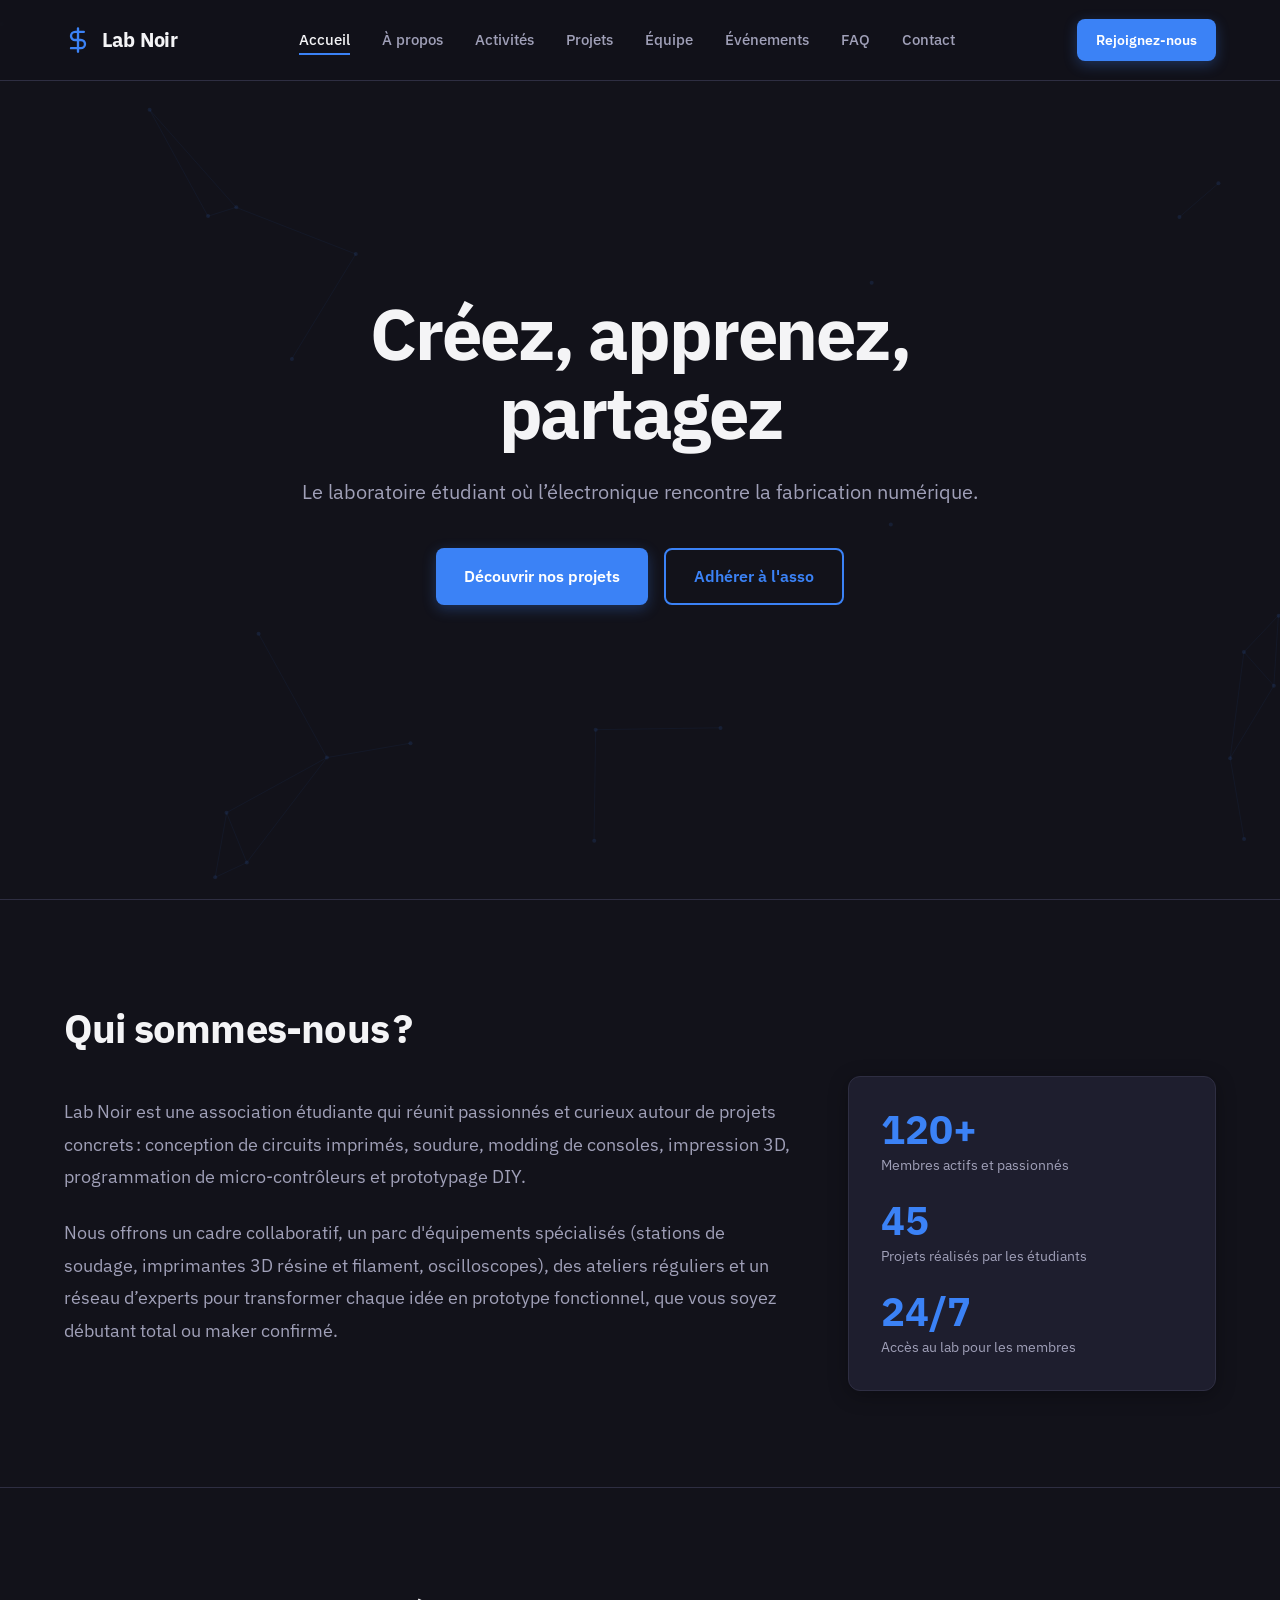
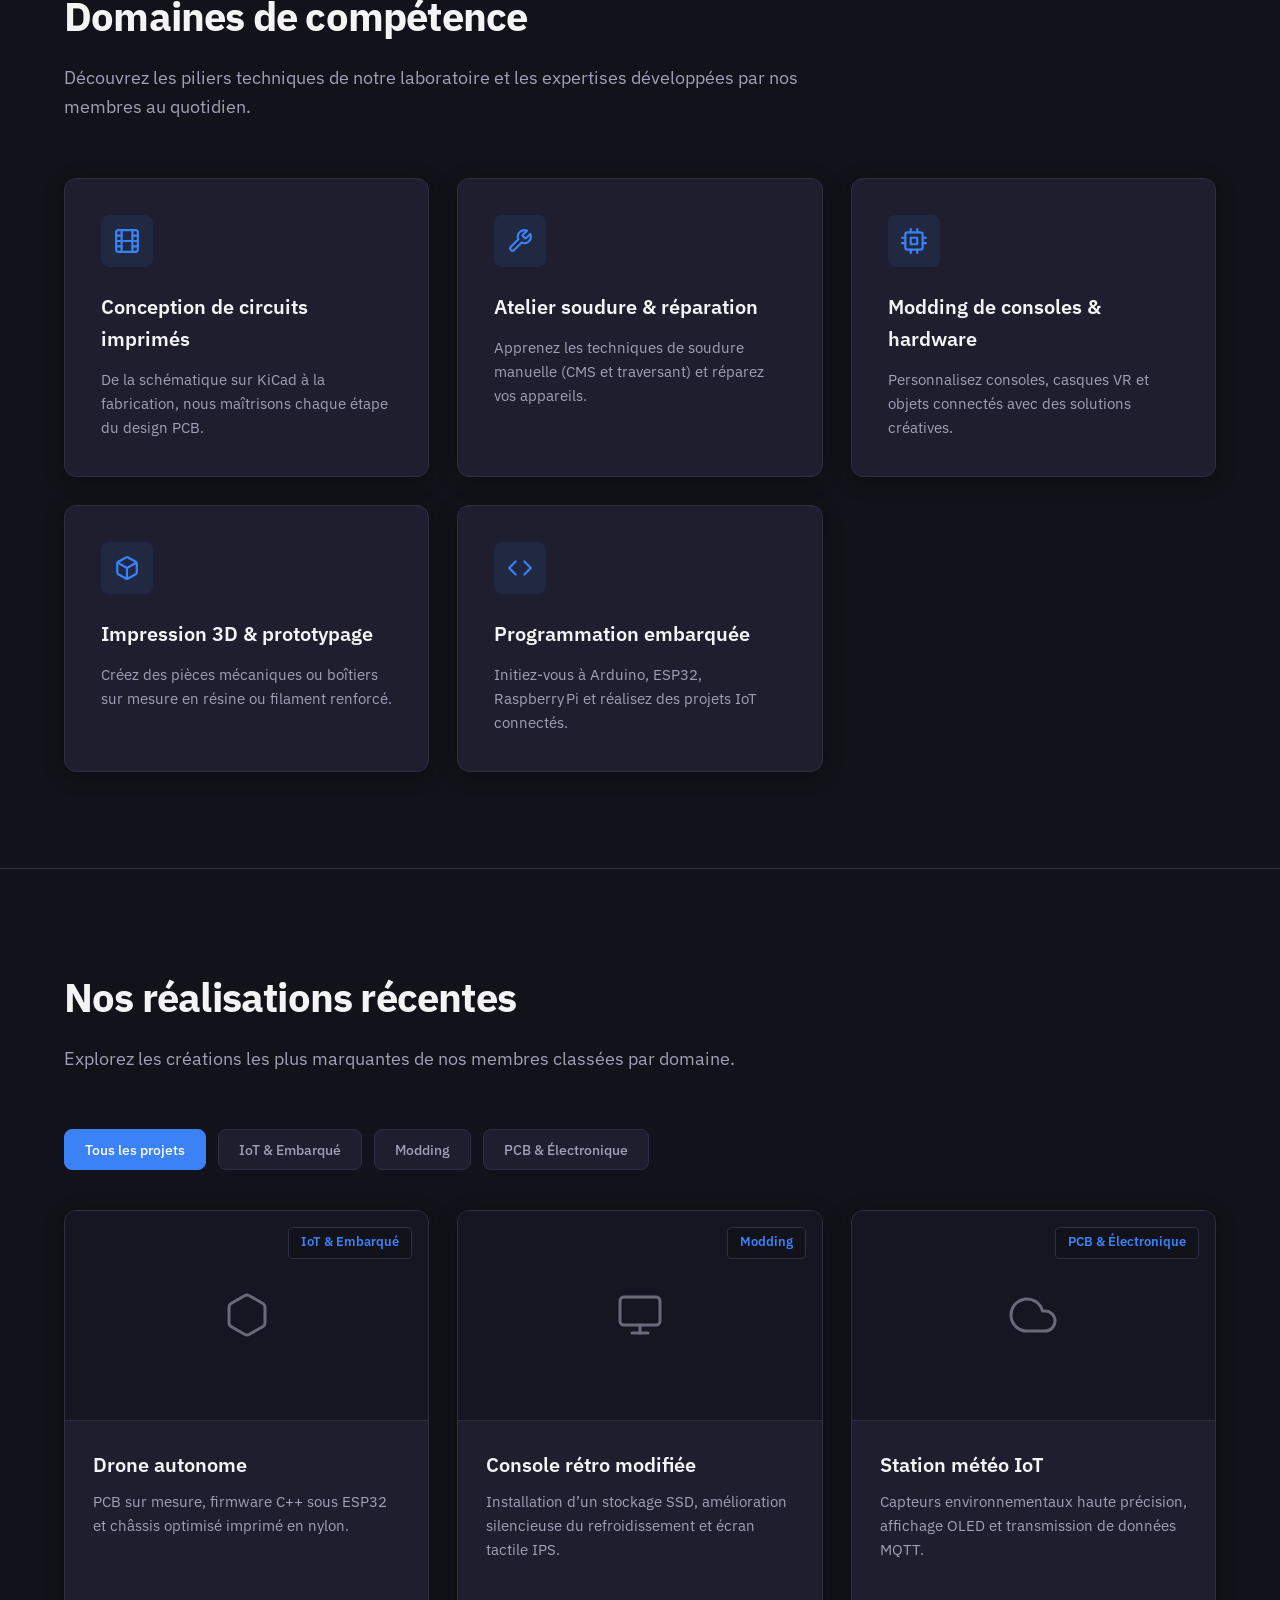
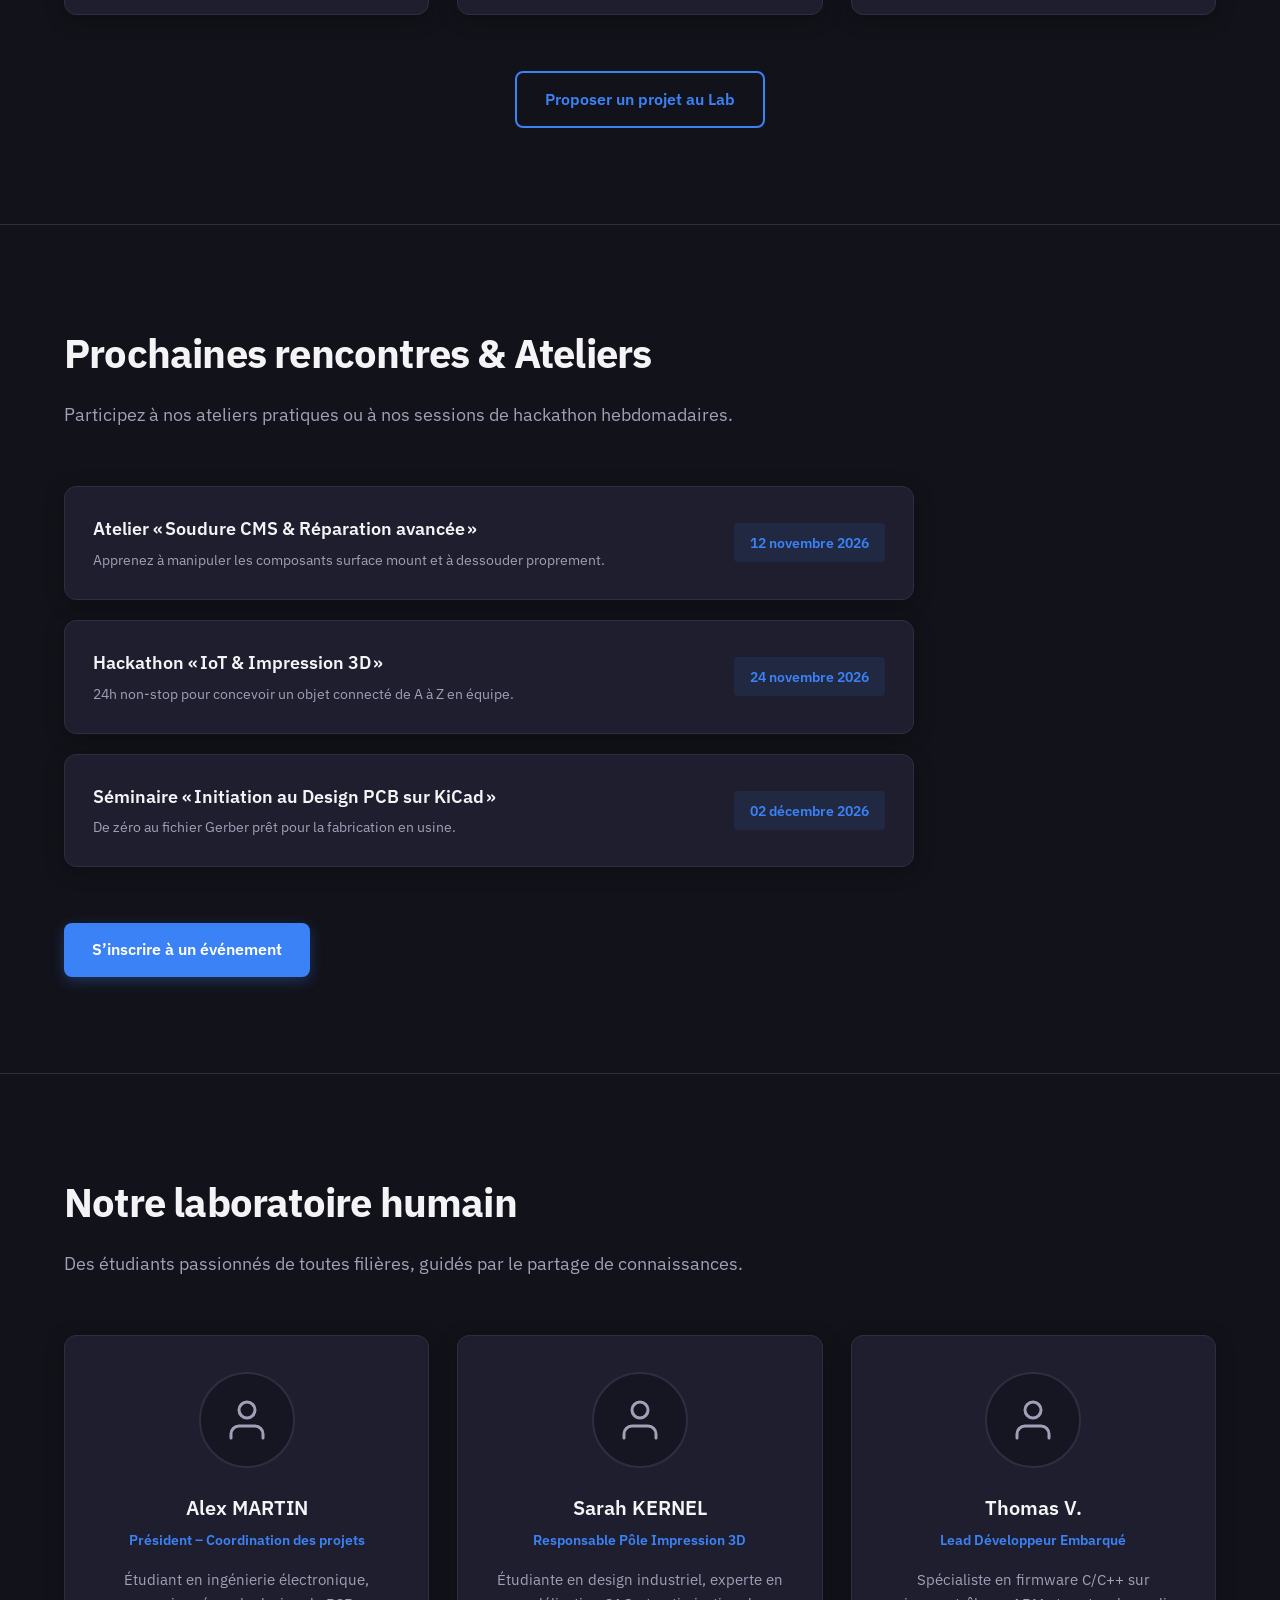
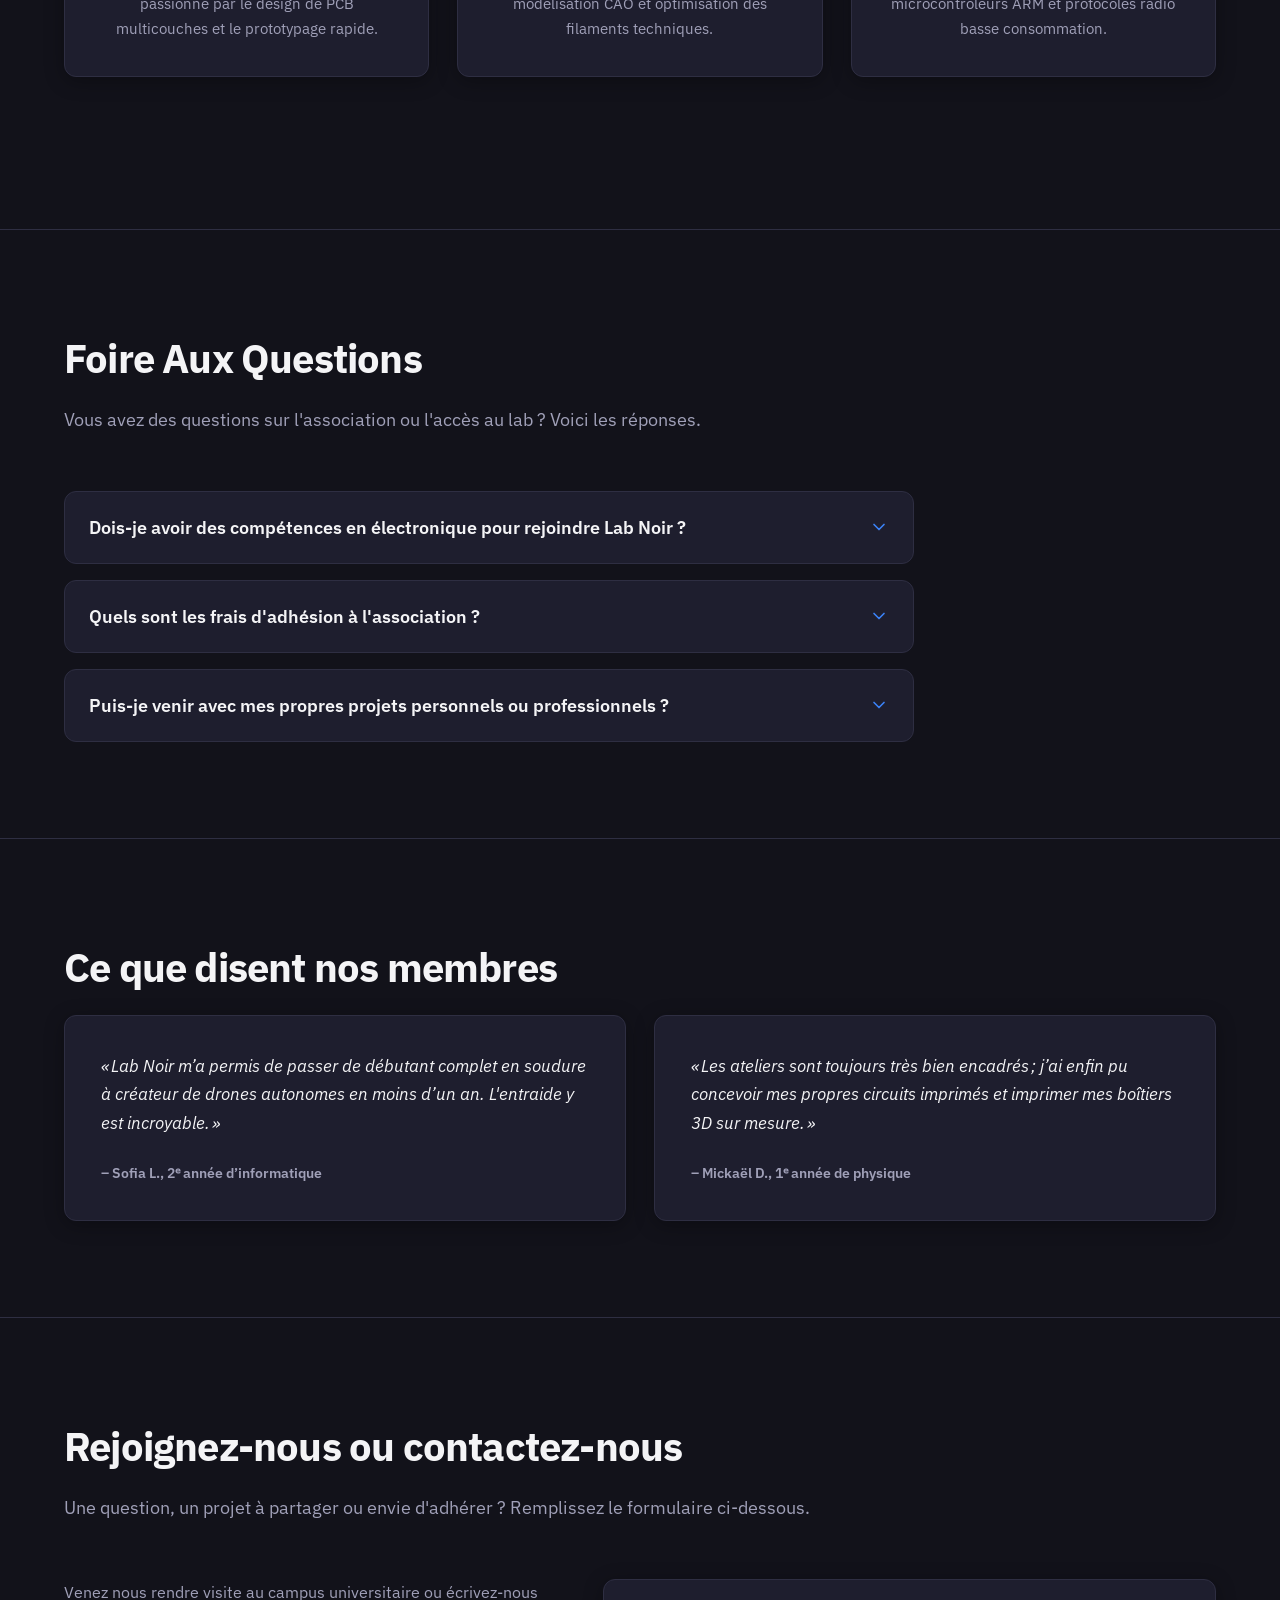
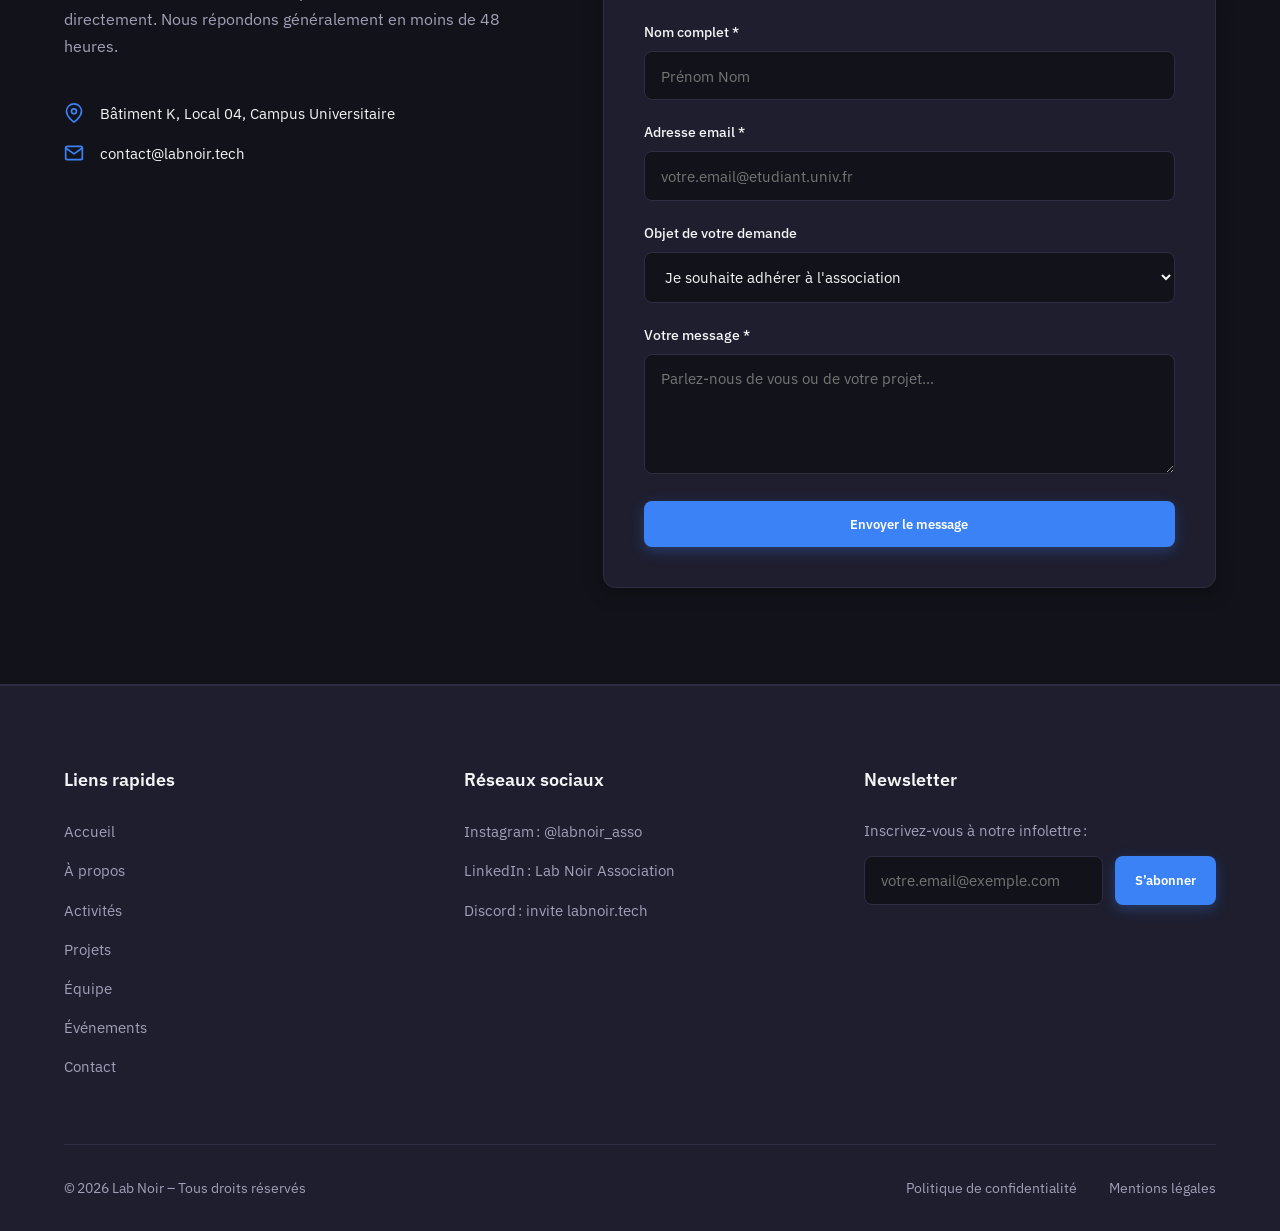
==== index.html @ 53ed52c8 "Add files via upload" ====
<!DOCTYPE html>
<html lang="fr">
<head>
    <meta charset="UTF-8">
    <meta name="viewport" content="width=device-width, initial-scale=1.0">
    <title>Lab Noir – Association Étudiante d’Électronique & Fabrication Numérique</title>
    <meta name="description" content="Lab Noir, laboratoire étudiant d’électronique, modding, impression 3D et programmation. Rejoignez nos ateliers, créez des projets concrets et développez vos compétences.">
    <link rel="preconnect" href="https://fonts.googleapis.com">
    <link rel="preconnect" href="https://fonts.gstatic.com" crossorigin>
    <link href="https://fonts.googleapis.com/css2?family=IBM+Plex+Sans:wght@400;500;600;700&display=swap" rel="stylesheet">
    <link rel="stylesheet" href="style.css">
</head>
<body>

    <!-- Header -->
    <header>
        <div class="container header-container">
            <a href="#" class="logo" aria-label="Logo Lab Noir – laboratoire étudiant en électronique">
                <svg viewBox="0 0 24 24" fill="none" stroke-width="2" stroke-linecap="round" stroke-linejoin="round" aria-hidden="true"><path d="M12 2v20M17 5H9.5a3.5 3.5 0 0 0 0 7h5a3.5 3.5 0 0 1 0 7H6"/></svg>
                Lab Noir
            </a>
            <nav aria-label="Menu principal">
                <ul class="nav-menu" id="navMenu">
                    <li><a href="#" class="nav-link active">Accueil</a></li>
                    <li><a href="#apropos" class="nav-link">À propos</a></li>
                    <li><a href="#activites" class="nav-link">Activités</a></li>
                    <li><a href="#projets" class="nav-link">Projets</a></li>
                    <li><a href="#equipe" class="nav-link">Équipe</a></li>
                    <li><a href="#evenements" class="nav-link">Événements</a></li>
                    <li><a href="#faq" class="nav-link">FAQ</a></li>
                    <li><a href="#contact" class="nav-link">Contact</a></li>
                </ul>
            </nav>
            <a href="#contact" class="btn" style="padding: 0.6rem 1.2rem; font-size: 0.9rem;">Rejoignez‑nous</a>
            <button class="menu-toggle" id="menuToggle" aria-label="Ouvrir le menu de navigation">
                <span></span>
                <span></span>
                <span></span>
            </button>
        </div>
    </header>

    <main>
        <!-- Hero Section -->
        <section class="hero">
            <canvas class="hero-canvas-bg" id="heroCanvas" aria-hidden="true"></canvas>
            <div class="hero-content">
                <h1>Créez, apprenez, partagez</h1>
                <p>Le laboratoire étudiant où l’électronique rencontre la fabrication numérique.</p>
                <div class="hero-actions">
                    <a href="#projets" class="btn">Découvrir nos projets</a>
                    <a href="#contact" class="btn btn-outline">Adhérer à l'asso</a>
                </div>
            </div>
        </section>

        <!-- À propos -->
        <section id="apropos">
            <div class="container">
                <h2 class="section-title">Qui sommes‑nous ?</h2>
                <div class="about-grid">
                    <div class="about-content">
                        <p>Lab Noir est une association étudiante qui réunit passionnés et curieux autour de projets concrets : conception de circuits imprimés, soudure, modding de consoles, impression 3D, programmation de micro‑contrôleurs et prototypage DIY.</p>
                        <p>Nous offrons un cadre collaboratif, un parc d'équipements spécialisés (stations de soudage, imprimantes 3D résine et filament, oscilloscopes), des ateliers réguliers et un réseau d’experts pour transformer chaque idée en prototype fonctionnel, que vous soyez débutant total ou maker confirmé.</p>
                    </div>
                    <div class="stats-box">
                        <div class="stat-item">
                            <h3>120+</h3>
                            <p>Membres actifs et passionnés</p>
                        </div>
                        <div class="stat-item">
                            <h3>45</h3>
                            <p>Projets réalisés par les étudiants</p>
                        </div>
                        <div class="stat-item">
                            <h3>24/7</h3>
                            <p>Accès au lab pour les membres</p>
                        </div>
                    </div>
                </div>
            </div>
        </section>

        <!-- Domaines de compétence -->
        <section id="activites">
            <div class="container">
                <h2 class="section-title">Domaines de compétence</h2>
                <p class="section-intro">Découvrez les piliers techniques de notre laboratoire et les expertises développées par nos membres au quotidien.</p>
                <div class="skills-grid">
                    <div class="skill-card">
                        <div class="skill-icon">
                            <svg viewBox="0 0 24 24" fill="none" stroke-width="2" stroke-linecap="round" stroke-linejoin="round" aria-hidden="true"><rect x="2" y="2" width="20" height="20" rx="2.18" ry="2.18"/><line x1="7" y1="2" x2="7" y2="22"/><line x1="17" y1="2" x2="17" y2="22"/><line x1="2" y1="12" x2="22" y2="12"/><line x1="2" y1="7" x2="7" y2="7"/><line x1="2" y1="17" x2="7" y2="17"/><line x1="17" y1="7" x2="22" y2="7"/><line x1="17" y1="17" x2="22" y2="17"/></svg>
                        </div>
                        <h3>Conception de circuits imprimés</h3>
                        <p>De la schématique sur KiCad à la fabrication, nous maîtrisons chaque étape du design PCB.</p>
                    </div>
                    <div class="skill-card">
                        <div class="skill-icon">
                            <svg viewBox="0 0 24 24" fill="none" stroke-width="2" stroke-linecap="round" stroke-linejoin="round" aria-hidden="true"><path d="M14.7 6.3a1 1 0 0 0 0 1.4l1.6 1.6a1 1 0 0 0 1.4 0l3.77-3.77a6 6 0 0 1-7.94 7.94l-6.91 6.91a2.12 2.12 0 0 1-3-3l6.91-6.91a6 6 0 0 1 7.94-7.94l-3.76 3.76z"/></svg>
                        </div>
                        <h3>Atelier soudure & réparation</h3>
                        <p>Apprenez les techniques de soudure manuelle (CMS et traversant) et réparez vos appareils.</p>
                    </div>
                    <div class="skill-card">
                        <div class="skill-icon">
                            <svg viewBox="0 0 24 24" fill="none" stroke-width="2" stroke-linecap="round" stroke-linejoin="round" aria-hidden="true"><rect x="4" y="4" width="16" height="16" rx="2" ry="2"/><rect x="9" y="9" width="6" height="6"/><line x1="9" y1="1" x2="9" y2="4"/><line x1="15" y1="1" x2="15" y2="4"/><line x1="9" y1="20" x2="9" y2="23"/><line x1="15" y1="20" x2="15" y2="23"/><line x1="20" y1="9" x2="23" y2="9"/><line x1="20" y1="14" x2="23" y2="14"/><line x1="1" y1="9" x2="4" y2="9"/><line x1="1" y1="14" x2="4" y2="14"/></svg>
                        </div>
                        <h3>Modding de consoles & hardware</h3>
                        <p>Personnalisez consoles, casques VR et objets connectés avec des solutions créatives.</p>
                    </div>
                    <div class="skill-card">
                        <div class="skill-icon">
                            <svg viewBox="0 0 24 24" fill="none" stroke-width="2" stroke-linecap="round" stroke-linejoin="round" aria-hidden="true"><path d="M21 16V8a2 2 0 0 0-1-1.73l-7-4a2 2 0 0 0-2 0l-7 4A2 2 0 0 0 3 8v8a2 2 0 0 0 1 1.73l7 4a2 2 0 0 0 2 0l7-4A2 2 0 0 0 21 16z"/><polyline points="3.27 6.96 12 12.01 20.73 6.96"/><line x1="12" y1="22.08" x2="12" y2="12"/></svg>
                        </div>
                        <h3>Impression 3D & prototypage</h3>
                        <p>Créez des pièces mécaniques ou boîtiers sur mesure en résine ou filament renforcé.</p>
                    </div>
                    <div class="skill-card">
                        <div class="skill-icon">
                            <svg viewBox="0 0 24 24" fill="none" stroke-width="2" stroke-linecap="round" stroke-linejoin="round" aria-hidden="true"><polyline points="16 18 22 12 16 6"/><polyline points="8 6 2 12 8 18"/></svg>
                        </div>
                        <h3>Programmation embarquée</h3>
                        <p>Initiez‑vous à Arduino, ESP32, Raspberry Pi et réalisez des projets IoT connectés.</p>
                    </div>
                </div>
            </div>
        </section>

        <!-- Projets phares & Filtres dynamiques -->
        <section id="projets">
            <div class="container">
                <h2 class="section-title">Nos réalisations récentes</h2>
                <p class="section-intro">Explorez les créations les plus marquantes de nos membres classées par domaine.</p>
                
                <!-- Boutons de filtrage interactifs -->
                <div class="filter-buttons" role="group" aria-label="Filtres des projets">
                    <button class="filter-btn active" data-filter="all">Tous les projets</button>
                    <button class="filter-btn" data-filter="iot">IoT & Embarqué</button>
                    <button class="filter-btn" data-filter="modding">Modding</button>
                    <button class="filter-btn" data-filter="pcb">PCB & Électronique</button>
                </div>

                <div class="projects-grid">
                    <div class="project-card" data-category="iot">
                        <div class="project-img-placeholder">
                            <span class="project-tag">IoT & Embarqué</span>
                            <svg viewBox="0 0 24 24" fill="none" stroke-width="1.5" stroke-linecap="round" stroke-linejoin="round" aria-hidden="true"><path d="M21 16V8a2 2 0 0 0-1-1.73l-7-4a2 2 0 0 0-2 0l-7 4A2 2 0 0 0 3 8v8a2 2 0 0 0 1 1.73l7 4a2 2 0 0 0 2 0l7-4A2 2 0 0 0 21 16z"/></svg>
                        </div>
                        <div class="project-body">
                            <h3>Drone autonome</h3>
                            <p>PCB sur mesure, firmware C++ sous ESP32 et châssis optimisé imprimé en nylon.</p>
                        </div>
                    </div>
                    <div class="project-card" data-category="modding">
                        <div class="project-img-placeholder">
                            <span class="project-tag">Modding</span>
                            <svg viewBox="0 0 24 24" fill="none" stroke-width="1.5" stroke-linecap="round" stroke-linejoin="round" aria-hidden="true"><rect x="2" y="3" width="20" height="14" rx="2" ry="2"/><line x1="8" y1="21" x2="16" y2="21"/><line x1="12" y1="17" x2="12" y2="21"/></svg>
                        </div>
                        <div class="project-body">
                            <h3>Console rétro modifiée</h3>
                            <p>Installation d’un stockage SSD, amélioration silencieuse du refroidissement et écran tactile IPS.</p>
                        </div>
                    </div>
                    <div class="project-card" data-category="pcb">
                        <div class="project-img-placeholder">
                            <span class="project-tag">PCB & Électronique</span>
                            <svg viewBox="0 0 24 24" fill="none" stroke-width="1.5" stroke-linecap="round" stroke-linejoin="round" aria-hidden="true"><path d="M18 10h-1.26A8 8 0 1 0 9 20h9a5 5 0 0 0 0-10z"/></svg>
                        </div>
                        <div class="project-body">
                            <h3>Station météo IoT</h3>
                            <p>Capteurs environnementaux haute précision, affichage OLED et transmission de données MQTT.</p>
                        </div>
                    </div>
                </div>
                <div class="projects-cta">
                    <a href="#contact" class="btn btn-outline">Proposer un projet au Lab</a>
                </div>
            </div>
        </section>

        <!-- Événements & ateliers -->
        <section id="evenements">
            <div class="container">
                <h2 class="section-title">Prochaines rencontres & Ateliers</h2>
                <p class="section-intro">Participez à nos ateliers pratiques ou à nos sessions de hackathon hebdomadaires.</p>
                <div class="events-list">
                    <div class="event-item">
                        <div class="event-info">
                            <h3>Atelier « Soudure CMS & Réparation avancée »</h3>
                            <p>Apprenez à manipuler les composants surface mount et à dessouder proprement.</p>
                        </div>
                        <div class="event-date">12 novembre 2026</div>
                    </div>
                    <div class="event-item">
                        <div class="event-info">
                            <h3>Hackathon « IoT & Impression 3D »</h3>
                            <p>24h non-stop pour concevoir un objet connecté de A à Z en équipe.</p>
                        </div>
                        <div class="event-date">24 novembre 2026</div>
                    </div>
                    <div class="event-item">
                        <div class="event-info">
                            <h3>Séminaire « Initiation au Design PCB sur KiCad »</h3>
                            <p>De zéro au fichier Gerber prêt pour la fabrication en usine.</p>
                        </div>
                        <div class="event-date">02 décembre 2026</div>
                    </div>
                </div>
                <div>
                    <a href="#contact" class="btn">S’inscrire à un événement</a>
                </div>
            </div>
        </section>

        <!-- Équipe -->
        <section id="equipe">
            <div class="container">
                <h2 class="section-title">Notre laboratoire humain</h2>
                <p class="section-intro">Des étudiants passionnés de toutes filières, guidés par le partage de connaissances.</p>
                <div class="team-grid">
                    <div class="team-card">
                        <div class="team-avatar">
                            <svg viewBox="0 0 24 24" fill="none" stroke-width="1.5" stroke-linecap="round" stroke-linejoin="round" aria-hidden="true"><path d="M20 21v-2a4 4 0 0 0-4-4H8a4 4 0 0 0-4 4v2"/><circle cx="12" cy="7" r="4"/></svg>
                        </div>
                        <h3>Alex MARTIN</h3>
                        <span class="team-role">Président – Coordination des projets</span>
                        <p>Étudiant en ingénierie électronique, passionné par le design de PCB multicouches et le prototypage rapide.</p>
                    </div>
                    <div class="team-card">
                        <div class="team-avatar">
                            <svg viewBox="0 0 24 24" fill="none" stroke-width="1.5" stroke-linecap="round" stroke-linejoin="round" aria-hidden="true"><path d="M20 21v-2a4 4 0 0 0-4-4H8a4 4 0 0 0-4 4v2"/><circle cx="12" cy="7" r="4"/></svg>
                        </div>
                        <h3>Sarah KERNEL</h3>
                        <span class="team-role">Responsable Pôle Impression 3D</span>
                        <p>Étudiante en design industriel, experte en modélisation CAO et optimisation des filaments techniques.</p>
                    </div>
                    <div class="team-card">
                        <div class="team-avatar">
                            <svg viewBox="0 0 24 24" fill="none" stroke-width="1.5" stroke-linecap="round" stroke-linejoin="round" aria-hidden="true"><path d="M20 21v-2a4 4 0 0 0-4-4H8a4 4 0 0 0-4 4v2"/><circle cx="12" cy="7" r="4"/></svg>
                        </div>
                        <h3>Thomas V.</h3>
                        <span class="team-role">Lead Développeur Embarqué</span>
                        <p>Spécialiste en firmware C/C++ sur microcontrôleurs ARM et protocoles radio basse consommation.</p>
                    </div>
                </div>
            </div>
        </section>

        <!-- FAQ Section -->
        <section id="faq">
            <div class="container">
                <h2 class="section-title">Foire Aux Questions</h2>
                <p class="section-intro">Vous avez des questions sur l'association ou l'accès au lab ? Voici les réponses.</p>
                <div class="faq-accordion">
                    <div class="faq-item">
                        <button class="faq-question" aria-expanded="false">
                            Dois-je avoir des compétences en électronique pour rejoindre Lab Noir ?
                            <svg viewBox="0 0 24 24" fill="none" stroke-width="2" stroke-linecap="round" stroke-linejoin="round"><polyline points="6 9 12 15 18 9"/></svg>
                        </button>
                        <div class="faq-answer">
                            Absolument pas ! Le lab accueille tous les niveaux, du débutant absolu qui n'a jamais tenu un fer à souder jusqu'au passionné expérimenté. Nos ateliers d'initiation sont conçus pour vous former pas à pas.
                        </div>
                    </div>
                    <div class="faq-item">
                        <button class="faq-question" aria-expanded="false">
                            Quels sont les frais d'adhésion à l'association ?
                            <svg viewBox="0 0 24 24" fill="none" stroke-width="2" stroke-linecap="round" stroke-linejoin="round"><polyline points="6 9 12 15 18 9"/></svg>
                        </button>
                        <div class="faq-answer">
                            L'adhésion annuelle est de 15€ pour les étudiants. Elle donne un accès illimité au local, aux machines (imprimantes 3D, stations de soudure, outillage) ainsi qu'aux consommables de base pour vos projets personnels.
                        </div>
                    </div>
                    <div class="faq-item">
                        <button class="faq-question" aria-expanded="false">
                            Puis-je venir avec mes propres projets personnels ou professionnels ?
                            <svg viewBox="0 0 24 24" fill="none" stroke-width="2" stroke-linecap="round" stroke-linejoin="round"><polyline points="6 9 12 15 18 9"/></svg>
                        </button>
                        <div class="faq-answer">
                            Oui, c'est même encouragé ! Que ce soit pour réparer un objet du quotidien, fabriquer un prototype ou préparer un projet d'études, le lab met à votre disposition l'espace et l'aide de la communauté.
                        </div>
                    </div>
                </div>
            </div>
        </section>

        <!-- Témoignages -->
        <section id="temoignages">
            <div class="container">
                <h2 class="section-title">Ce que disent nos membres</h2>
                <div class="testimonials-grid">
                    <div class="testimonial-card">
                        <p>« Lab Noir m’a permis de passer de débutant complet en soudure à créateur de drones autonomes en moins d’un an. L'entraide y est incroyable. »</p>
                        <span class="testimonial-author">– Sofia L., 2ᵉ année d’informatique</span>
                    </div>
                    <div class="testimonial-card">
                        <p>« Les ateliers sont toujours très bien encadrés ; j’ai enfin pu concevoir mes propres circuits imprimés et imprimer mes boîtiers 3D sur mesure. »</p>
                        <span class="testimonial-author">– Mickaël D., 1ᵉ année de physique</span>
                    </div>
                </div>
            </div>
        </section>

        <!-- Formulaire de contact et adhésion -->
        <section id="contact">
            <div class="container">
                <h2 class="section-title">Rejoignez-nous ou contactez-nous</h2>
                <p class="section-intro">Une question, un projet à partager ou envie d'adhérer ? Remplissez le formulaire ci-dessous.</p>
                <div class="contact-grid">
                    <div class="contact-info">
                        <p>Venez nous rendre visite au campus universitaire ou écrivez-nous directement. Nous répondons généralement en moins de 48 heures.</p>
                        <div class="contact-details">
                            <div class="contact-item">
                                <svg viewBox="0 0 24 24" fill="none" stroke-width="2" stroke-linecap="round" stroke-linejoin="round" aria-hidden="true"><path d="M21 10c0 7-9 13-9 13s-9-6-9-13a9 9 0 0 1 18 0z"/><circle cx="12" cy="10" r="3"/></svg>
                                Bâtiment K, Local 04, Campus Universitaire
                            </div>
                            <div class="contact-item">
                                <svg viewBox="0 0 24 24" fill="none" stroke-width="2" stroke-linecap="round" stroke-linejoin="round" aria-hidden="true"><path d="M4 4h16c1.1 0 2 .9 2 2v12c0 1.1-.9 2-2 2H4c-1.1 0-2-.9-2-2V6c0-1.1.9-2 2-2z"/><polyline points="22,6 12,13 2,6"/></svg>
                                contact@labnoir.tech
                            </div>
                        </div>
                    </div>
                    <div class="contact-form-box">
                        <div id="formSuccess" class="form-success-msg" role="alert">
                            Votre message a bien été envoyé ! Nous vous répondrons très rapidement.
                        </div>
                        <form id="mainContactForm" novalidate>
                            <div class="form-group">
                                <label for="contactName">Nom complet *</label>
                                <input type="text" id="contactName" class="input-field" placeholder="Prénom Nom" required aria-label="Votre nom complet">
                            </div>
                            <div class="form-group">
                                <label for="contactEmail">Adresse email *</label>
                                <input type="email" id="contactEmail" class="input-field" placeholder="votre.email@etudiant.univ.fr" required aria-label="Votre adresse email">
                            </div>
                            <div class="form-group">
                                <label for="contactSubject">Objet de votre demande</label>
                                <select id="contactSubject" class="input-field" aria-label="Objet de votre demande">
                                    <option value="adhesion">Je souhaite adhérer à l'association</option>
                                    <option value="projet">J'ai un projet à présenter / développer</option>
                                    <option value="atelier">Question sur les ateliers</option>
                                    <option value="autre">Autre demande</option>
                                </select>
                            </div>
                            <div class="form-group">
                                <label for="contactMessage">Votre message *</label>
                                <textarea id="contactMessage" class="input-field" placeholder="Parlez-nous de vous ou de votre projet..." required aria-label="Votre message"></textarea>
                            </div>
                            <button type="submit" class="btn" style="width: 100%;">Envoyer le message</button>
                        </form>
                    </div>
                </div>
            </div>
        </section>
    </main>

    <!-- Footer -->
    <footer>
        <div class="container">
            <div class="footer-grid">
                <div class="footer-col">
                    <h4>Liens rapides</h4>
                    <ul class="footer-links">
                        <li><a href="#">Accueil</a></li>
                        <li><a href="#apropos">À propos</a></li>
                        <li><a href="#activites">Activités</a></li>
                        <li><a href="#projets">Projets</a></li>
                        <li><a href="#equipe">Équipe</a></li>
                        <li><a href="#evenements">Événements</a></li>
                        <li><a href="#contact">Contact</a></li>
                    </ul>
                </div>
                <div class="footer-col">
                    <h4>Réseaux sociaux</h4>
                    <ul class="footer-links">
                        <li><a href="https://instagram.com/labnoir_asso" target="_blank" rel="noopener">Instagram : @labnoir_asso</a></li>
                        <li><a href="https://linkedin.com" target="_blank" rel="noopener">LinkedIn : Lab Noir Association</a></li>
                        <li><a href="https://discord.gg/labnoir.tech" target="_blank" rel="noopener">Discord : invite labnoir.tech</a></li>
                    </ul>
                </div>
                <div class="footer-col">
                    <h4>Newsletter</h4>
                    <form class="newsletter-form" id="newsletterForm" novalidate>
                        <label for="emailInput">Inscrivez‑vous à notre infolettre :</label>
                        <div class="input-group">
                            <input type="email" id="emailInput" class="input-field" placeholder="votre.email@exemple.com" required aria-label="Votre adresse email pour la newsletter">
                            <button type="submit" class="btn" style="padding: 0.75rem 1.25rem;">S’abonner</button>
                        </div>
                    </form>
                </div>
            </div>
            <div class="footer-bottom">
                <p>© 2026 Lab Noir – Tous droits réservés</p>
                <div class="footer-legal-links">
                    <a href="#contact">Politique de confidentialité</a>
                    <a href="#contact">Mentions légales</a>
                </div>
            </div>
        </div>
    </footer>

    <!-- Script JavaScript unifié -->
    <script>
        // Gestion du menu mobile
        const menuToggle = document.getElementById('menuToggle');
        const navMenu = document.getElementById('navMenu');

        menuToggle.addEventListener('click', () => {
            const isOpen = navMenu.classList.toggle('active');
            menuToggle.setAttribute('aria-expanded', isOpen);
        });

        document.querySelectorAll('.nav-link').forEach(link => {
            link.addEventListener('click', () => {
                navMenu.classList.remove('active');
                menuToggle.setAttribute('aria-expanded', 'false');
            });
        });

        // Filtrage dynamique des projets
        const filterBtns = document.querySelectorAll('.filter-btn');
        const projectCards = document.querySelectorAll('.project-card');

        filterBtns.forEach(btn => {
            btn.addEventListener('click', () => {
                filterBtns.forEach(b => b.classList.remove('active'));
                btn.classList.add('active');
                
                const filter = btn.getAttribute('data-filter');
                projectCards.forEach(card => {
                    if (filter === 'all' || card.getAttribute('data-category') === filter) {
                        card.style.display = 'flex';
                    } else {
                        card.style.display = 'none';
                    }
                });
            });
        });

        // Accordéon FAQ
        const faqQuestions = document.querySelectorAll('.faq-question');
        faqQuestions.forEach(question => {
            question.addEventListener('click', () => {
                const item = question.parentElement;
                const isActive = item.classList.contains('active');
                
                // Fermer les autres
                document.querySelectorAll('.faq-item').forEach(i => {
                    i.classList.remove('active');
                    i.querySelector('.faq-question').setAttribute('aria-expanded', 'false');
                });

                if (!isActive) {
                    item.classList.add('active');
                    question.setAttribute('aria-expanded', 'true');
                }
            });
        });

        // Validation newsletter
        const newsletterForm = document.getElementById('newsletterForm');
        const emailInput = document.getElementById('emailInput');

        newsletterForm.addEventListener('submit', (e) => {
            e.preventDefault();
            const emailValue = emailInput.value.trim();
            const emailRegex = /^[^\s@]+@[^\s@]+\.[^\s@]+$/;

            if (!emailRegex.test(emailValue)) {
                emailInput.classList.add('error');
                emailInput.setAttribute('aria-invalid', 'true');
            } else {
                emailInput.classList.remove('error');
                emailInput.removeAttribute('aria-invalid');
                alert('Merci pour votre inscription à la newsletter de Lab Noir !');
                emailInput.value = '';
            }
        });

        emailInput.addEventListener('input', () => {
            if (emailInput.classList.contains('error')) {
                emailInput.classList.remove('error');
                emailInput.removeAttribute('aria-invalid');
            }
        });

        // Validation formulaire de contact principal
        const contactForm = document.getElementById('mainContactForm');
        const formSuccess = document.getElementById('formSuccess');

        contactForm.addEventListener('submit', (e) => {
            e.preventDefault();
            const name = document.getElementById('contactName').value.trim();
            const email = document.getElementById('contactEmail').value.trim();
            const message = document.getElementById('contactMessage').value.trim();
            const emailRegex = /^[^\s@]+@[^\s@]+\.[^\s@]+$/;

            let isValid = true;

            if (!name) {
                document.getElementById('contactName').classList.add('error');
                isValid = false;
            } else {
                document.getElementById('contactName').classList.remove('error');
            }

            if (!emailRegex.test(email)) {
                document.getElementById('contactEmail').classList.add('error');
                isValid = false;
            } else {
                document.getElementById('contactEmail').classList.remove('error');
            }

            if (!message) {
                document.getElementById('contactMessage').classList.add('error');
                isValid = false;
            } else {
                document.getElementById('contactMessage').classList.remove('error');
            }

            if (isValid) {
                contactForm.reset();
                formSuccess.style.display = 'block';
                setTimeout(() => {
                    formSuccess.style.display = 'none';
                }, 6000);
            }
        });

        // Animation légère du fond Hero (Circuit LED abstrait)
        const canvas = document.getElementById('heroCanvas');
        const ctx = canvas.getContext('2d');

        function resizeCanvas() {
            canvas.width = canvas.offsetWidth;
            canvas.height = canvas.offsetHeight;
        }

        window.addEventListener('resize', resizeCanvas);
        resizeCanvas();

        let nodes = [];
        for (let i = 0; i < 25; i++) {
            nodes.push({
                x: Math.random() * canvas.width,
                y: Math.random() * canvas.height,
                vx: (Math.random() - 0.5) * 0.5,
                vy: (Math.random() - 0.5) * 0.5
            });
        }

        function animateHero() {
            ctx.clearRect(0, 0, canvas.width, canvas.height);
            ctx.strokeStyle = 'rgba(59, 130, 246, 0.15)';
            ctx.fillStyle = 'rgba(59, 130, 246, 0.3)';
            ctx.lineWidth = 1;

            nodes.forEach((node, index) => {
                node.x += node.vx;
                node.y += node.vy;

                if (node.x < 0 || node.x > canvas.width) node.vx *= -1;
                if (node.y < 0 || node.y > canvas.height) node.vy *= -1;

                ctx.beginPath();
                ctx.arc(node.x, node.y, 2, 0, Math.PI * 2);
                ctx.fill();

                for (let j = index + 1; j < nodes.length; j++) {
                    const dx = nodes[j].x - node.x;
                    const dy = nodes[j].y - node.y;
                    const dist = Math.sqrt(dx * dx + dy * dy);

                    if (dist < 150) {
                        ctx.beginPath();
                        ctx.moveTo(node.x, node.y);
                        ctx.lineTo(nodes[j].x, nodes[j].y);
                        ctx.stroke();
                    }
                }
            });

            requestAnimationFrame(animateHero);
        }

        // Respect prefers-reduced-motion pour l'animation canvas
        if (!window.matchMedia('(prefers-reduced-motion: reduce)').matches) {
            animateHero();
        }
    </script>
</body>
</html>
---- style.css ----
:root {
            /* Palette Lab Noir optimisée - WCAG AA Conforme */
            --bg: #12121A;
            --surface: #1E1E2E;
            --surface-hover: #262638;
            --text: #F4F4F6;
            --text-secondary: #A0A0B8;
            --accent: #3B82F6;
            --accent-hover: #60A5FA;
            --accent-active: #2563EB;
            --success: #10B981;
            --error: #EF4444;
            --border: #2E2E42;
            --border-focus: #3B82F6;
            
            /* Système de design */
            --radius-sm: 4px;
            --radius: 8px;
            --radius-lg: 12px;
            --shadow-subtle: 0 4px 20px rgba(0, 0, 0, 0.3);
            --shadow-accent: 0 4px 14px rgba(59, 130, 246, 0.3);
            --shadow-accent-hover: 0 6px 20px rgba(59, 130, 246, 0.4);
            --transition: all 0.25s cubic-bezier(0.16, 1, 0.3, 1);
        }

        *, *::before, *::after {
            box-sizing: border-box;
            margin: 0;
            padding: 0;
        }

        ::selection {
            background-color: var(--accent);
            color: var(--bg);
        }

        html {
            scroll-behavior: smooth;
            scroll-padding-top: 6rem;
        }

        body {
            background-color: var(--bg);
            color: var(--text);
            font-family: 'IBM Plex Sans', sans-serif;
            font-size: 1rem;
            line-height: 1.6;
            overflow-x: hidden;
            -webkit-font-smoothing: antialiased;
            -moz-osx-font-smoothing: grayscale;
        }

        /* Scrollbar personnalisée */
        ::-webkit-scrollbar {
            width: 8px;
        }
        ::-webkit-scrollbar-track {
            background: var(--bg);
        }
        ::-webkit-scrollbar-thumb {
            background: var(--surface);
            border-radius: var(--radius);
            border: 2px solid var(--bg);
        }
        ::-webkit-scrollbar-thumb:hover {
            background: var(--accent);
        }

        /* Focus visible accessibilité rigoureux */
        :focus-visible {
            outline: 2px solid var(--accent);
            outline-offset: 4px;
        }

        a {
            color: inherit;
            text-decoration: none;
            transition: var(--transition);
        }

        ul {
            list-style: none;
        }

        button {
            font-family: inherit;
            cursor: pointer;
            border: none;
            background: none;
        }

        /* Utilitaires de mise en page robustes */
        .container {
            width: 100%;
            max-width: 1200px;
            margin: 0 auto;
            padding: 0 1.5rem;
        }

        section {
            padding: 6rem 0;
            border-bottom: 1px solid var(--border);
        }

        .section-title {
            font-size: clamp(2rem, 4vw, 2.5rem);
            font-weight: 700;
            color: var(--text);
            margin-top: 0;
            margin-bottom: 1rem;
            letter-spacing: -0.02em;
            text-wrap: balance;
        }

        .section-intro {
            font-size: 1.125rem;
            color: var(--text-secondary);
            max-width: 70ch;
            margin-bottom: 3.5rem;
            text-wrap: pretty;
        }

        /* Boutons de commande haut de gamme */
        .btn {
            display: inline-flex;
            align-items: center;
            justify-content: center;
            background-color: var(--accent);
            color: #ffffff;
            font-weight: 600;
            padding: 0.875rem 1.75rem;
            border-radius: var(--radius);
            box-shadow: var(--shadow-accent);
            transition: var(--transition);
            white-space: nowrap;
        }

        .btn:hover {
            background-color: var(--accent-hover);
            transform: translateY(-2px);
            box-shadow: var(--shadow-accent-hover);
        }

        .btn:active {
            background-color: var(--accent-active);
            transform: translateY(0);
        }

        .btn-outline {
            background-color: transparent;
            color: var(--accent);
            border: 2px solid var(--accent);
            box-shadow: none;
        }

        .btn-outline:hover {
            background-color: var(--accent);
            color: #ffffff;
            box-shadow: var(--shadow-accent);
        }

        /* Header / Navigation fixe */
        header {
            position: fixed;
            top: 0;
            left: 0;
            width: 100%;
            background-color: rgba(18, 18, 26, 0.9);
            backdrop-filter: blur(12px);
            -webkit-backdrop-filter: blur(12px);
            z-index: 1000;
            border-bottom: 1px solid var(--border);
            transition: var(--transition);
        }

        .header-container {
            display: flex;
            align-items: center;
            justify-content: space-between;
            height: 5rem;
        }

        .logo {
            font-weight: 700;
            font-size: 1.25rem;
            color: var(--text);
            display: flex;
            align-items: center;
            gap: 0.6rem;
            letter-spacing: -0.01em;
        }

        .logo svg {
            width: 28px;
            height: 28px;
            stroke: var(--accent);
            transition: var(--transition);
        }

        .logo:hover svg {
            transform: scale(1.05);
        }

        .nav-menu {
            display: flex;
            gap: 2rem;
            align-items: center;
        }

        .nav-link {
            color: var(--text-secondary);
            font-weight: 500;
            font-size: 0.95rem;
            position: relative;
            padding: 0.25rem 0;
        }

        .nav-link::after {
            content: '';
            position: absolute;
            bottom: -2px;
            left: 0;
            width: 0;
            height: 2px;
            background-color: var(--accent);
            transition: var(--transition);
        }

        .nav-link:hover, .nav-link.active {
            color: var(--text);
        }

        .nav-link:hover::after, .nav-link.active::after {
            width: 100%;
        }

        .menu-toggle {
            display: none;
            flex-direction: column;
            justify-content: space-between;
            width: 28px;
            height: 20px;
            background: none;
            border: none;
            cursor: pointer;
            padding: 0;
            z-index: 1001;
        }

        .menu-toggle span {
            display: block;
            width: 100%;
            height: 2px;
            background-color: var(--text);
            border-radius: 2px;
            transition: var(--transition);
        }

        /* Hero section - Premier écran strict & immersif */
        .hero {
            position: relative;
            height: 100vh;
            min-height: 600px;
            display: flex;
            align-items: center;
            justify-content: center;
            text-align: center;
            background-color: var(--bg);
            overflow: hidden;
            border-bottom: 1px solid var(--border);
        }

        .hero-canvas-bg {
            position: absolute;
            top: 0;
            left: 0;
            width: 100%;
            height: 100%;
            z-index: 1;
            opacity: 0.4;
            pointer-events: none;
        }

        .hero-content {
            position: relative;
            z-index: 2;
            max-width: 850px;
            padding: 0 1.5rem;
        }

        .hero h1 {
            font-size: clamp(2.75rem, 7vw, 4.5rem);
            font-weight: 700;
            color: var(--text);
            line-height: 1.1;
            margin-bottom: 1.5rem;
            letter-spacing: -0.03em;
            text-wrap: balance;
        }

        .hero p {
            font-size: clamp(1.1rem, 2vw, 1.25rem);
            color: var(--text-secondary);
            max-width: 65ch;
            margin: 0 auto 2.5rem auto;
            text-wrap: pretty;
        }

        .hero-actions {
            display: flex;
            gap: 1rem;
            justify-content: center;
            flex-wrap: wrap;
        }

        /* À propos */
        .about-grid {
            display: grid;
            grid-template-columns: 2fr 1fr;
            gap: 3rem;
            align-items: center;
        }

        @media (max-width: 968px) {
            .about-grid {
                grid-template-columns: 1fr;
                gap: 2rem;
            }
        }

        .about-content p {
            font-size: 1.125rem;
            color: var(--text-secondary);
            line-height: 1.8;
            margin-bottom: 1.5rem;
            text-wrap: pretty;
        }

        .stats-box {
            background-color: var(--surface);
            border: 1px solid var(--border);
            border-radius: var(--radius-lg);
            padding: 2rem;
            display: flex;
            flex-direction: column;
            gap: 1.5rem;
            box-shadow: var(--shadow-subtle);
        }

        .stat-item h3 {
            font-size: 2.5rem;
            font-weight: 700;
            color: var(--accent);
            line-height: 1;
            margin-bottom: 0.25rem;
        }

        .stat-item p {
            font-size: 0.9rem;
            color: var(--text-secondary);
        }

        /* Domaines de compétence - Grilles fluides */
        .skills-grid {
            display: grid;
            grid-template-columns: repeat(auto-fit, minmax(280px, 1fr));
            gap: 1.75rem;
        }

        .skill-card {
            background-color: var(--surface);
            border: 1px solid var(--border);
            border-radius: var(--radius-lg);
            padding: 2.25rem;
            transition: var(--transition);
            box-shadow: var(--shadow-subtle);
        }

        .skill-card:hover {
            border-color: var(--accent);
            transform: translateY(-4px);
            background-color: var(--surface-hover);
        }

        .skill-icon {
            width: 52px;
            height: 52px;
            background-color: rgba(59, 130, 246, 0.1);
            border-radius: var(--radius);
            display: flex;
            align-items: center;
            justify-content: center;
            margin-bottom: 1.5rem;
            transition: var(--transition);
        }

        .skill-card:hover .skill-icon {
            background-color: rgba(59, 130, 246, 0.2);
        }

        .skill-icon svg {
            width: 26px;
            height: 26px;
            stroke: var(--accent);
        }

        .skill-card h3 {
            font-size: 1.25rem;
            font-weight: 600;
            margin-bottom: 0.75rem;
            color: var(--text);
        }

        .skill-card p {
            font-size: 0.95rem;
            color: var(--text-secondary);
            line-height: 1.6;
        }

        /* Projets phares & Filtres */
        .filter-buttons {
            display: flex;
            gap: 0.75rem;
            margin-bottom: 2.5rem;
            flex-wrap: wrap;
        }

        .filter-btn {
            background-color: var(--surface);
            color: var(--text-secondary);
            border: 1px solid var(--border);
            padding: 0.6rem 1.25rem;
            border-radius: var(--radius);
            font-weight: 500;
            font-size: 0.9rem;
            transition: var(--transition);
        }

        .filter-btn:hover, .filter-btn.active {
            background-color: var(--accent);
            color: #ffffff;
            border-color: var(--accent);
        }

        .projects-grid {
            display: grid;
            grid-template-columns: repeat(auto-fit, minmax(320px, 1fr));
            gap: 1.75rem;
            margin-bottom: 3.5rem;
        }

        .project-card {
            background-color: var(--surface);
            border: 1px solid var(--border);
            border-radius: var(--radius-lg);
            overflow: hidden;
            transition: var(--transition);
            box-shadow: var(--shadow-subtle);
            display: flex;
            flex-direction: column;
        }

        .project-card:hover {
            border-color: var(--accent);
            transform: translateY(-4px);
        }

        .project-img-placeholder {
            width: 100%;
            height: 210px;
            background-color: #161622;
            display: flex;
            align-items: center;
            justify-content: center;
            border-bottom: 1px solid var(--border);
            position: relative;
            overflow: hidden;
        }

        .project-tag {
            position: absolute;
            top: 1rem;
            right: 1rem;
            background-color: rgba(18, 18, 26, 0.85);
            backdrop-filter: blur(8px);
            color: var(--accent);
            padding: 0.3rem 0.75rem;
            border-radius: var(--radius-sm);
            font-size: 0.8rem;
            font-weight: 600;
            border: 1px solid var(--border);
        }

        .project-img-placeholder svg {
            width: 48px;
            height: 48px;
            stroke: var(--text-secondary);
            opacity: 0.6;
            transition: var(--transition);
        }

        .project-card:hover .project-img-placeholder svg {
            stroke: var(--accent);
            opacity: 1;
            transform: scale(1.05);
        }

        .project-body {
            padding: 1.75rem;
            display: flex;
            flex-direction: column;
            flex: 1;
        }

        .project-body h3 {
            font-size: 1.25rem;
            font-weight: 600;
            margin-bottom: 0.5rem;
            color: var(--text);
        }

        .project-body p {
            font-size: 0.95rem;
            color: var(--text-secondary);
            margin-bottom: 1.5rem;
            line-height: 1.6;
            flex: 1;
        }

        .projects-cta {
            text-align: center;
        }

        /* Événements & ateliers */
        .events-list {
            display: flex;
            flex-direction: column;
            gap: 1.25rem;
            margin-bottom: 3.5rem;
            max-width: 850px;
        }

        .event-item {
            background-color: var(--surface);
            border: 1px solid var(--border);
            border-radius: var(--radius-lg);
            padding: 1.75rem;
            display: flex;
            align-items: center;
            justify-content: space-between;
            gap: 1.5rem;
            transition: var(--transition);
            box-shadow: var(--shadow-subtle);
        }

        .event-item:hover {
            border-color: var(--accent);
            background-color: var(--surface-hover);
            transform: translateX(4px);
        }

        .event-info h3 {
            font-size: 1.125rem;
            font-weight: 600;
            margin-bottom: 0.25rem;
            color: var(--text);
        }

        .event-info p {
            font-size: 0.9rem;
            color: var(--text-secondary);
        }

        .event-date {
            font-size: 0.9rem;
            color: var(--accent);
            font-weight: 600;
            white-space: nowrap;
            background-color: rgba(59, 130, 246, 0.1);
            padding: 0.5rem 1rem;
            border-radius: var(--radius-sm);
        }

        /* Équipe */
        .team-grid {
            display: grid;
            grid-template-columns: repeat(auto-fit, minmax(280px, 1fr));
            gap: 1.75rem;
            margin-bottom: 3.5rem;
        }

        .team-card {
            background-color: var(--surface);
            border: 1px solid var(--border);
            border-radius: var(--radius-lg);
            padding: 2.25rem 2rem;
            text-align: center;
            box-shadow: var(--shadow-subtle);
            transition: var(--transition);
        }

        .team-card:hover {
            border-color: var(--accent);
            transform: translateY(-4px);
        }

        .team-avatar {
            width: 96px;
            height: 96px;
            border-radius: 50%;
            background-color: #161622;
            margin: 0 auto 1.5rem auto;
            display: flex;
            align-items: center;
            justify-content: center;
            border: 2px solid var(--border);
            transition: var(--transition);
        }

        .team-card:hover .team-avatar {
            border-color: var(--accent);
        }

        .team-avatar svg {
            width: 48px;
            height: 48px;
            stroke: var(--text-secondary);
        }

        .team-card h3 {
            font-size: 1.25rem;
            font-weight: 600;
            margin-bottom: 0.25rem;
            color: var(--text);
        }

        .team-role {
            font-size: 0.9rem;
            color: var(--accent);
            font-weight: 600;
            margin-bottom: 1rem;
            display: block;
        }

        .team-card p {
            font-size: 0.95rem;
            color: var(--text-secondary);
            line-height: 1.6;
        }

        /* FAQ Section (Ajout stratégique essentiel pour une association) */
        .faq-accordion {
            max-width: 850px;
            display: flex;
            flex-direction: column;
            gap: 1rem;
        }

        .faq-item {
            background-color: var(--surface);
            border: 1px solid var(--border);
            border-radius: var(--radius-lg);
            overflow: hidden;
            transition: var(--transition);
        }

        .faq-question {
            width: 100%;
            padding: 1.5rem;
            text-align: left;
            background: none;
            border: none;
            color: var(--text);
            font-size: 1.125rem;
            font-weight: 600;
            display: flex;
            justify-content: space-between;
            align-items: center;
            cursor: pointer;
        }

        .faq-question svg {
            width: 20px;
            height: 20px;
            stroke: var(--accent);
            transition: var(--transition);
            flex-shrink: 0;
        }

        .faq-item.active .faq-question svg {
            transform: rotate(180deg);
        }

        .faq-answer {
            max-height: 0;
            overflow: hidden;
            transition: max-height 0.3s ease-out, padding 0.3s ease-out;
            padding: 0 1.5rem;
            color: var(--text-secondary);
            font-size: 0.95rem;
            line-height: 1.7;
        }

        .faq-item.active .faq-answer {
            max-height: 200px;
            padding: 0 1.5rem 1.5rem 1.5rem;
        }

        /* Témoignages */
        .testimonials-grid {
            display: grid;
            grid-template-columns: repeat(auto-fit, minmax(300px, 1fr));
            gap: 1.75rem;
        }

        .testimonial-card {
            background-color: var(--surface);
            border: 1px solid var(--border);
            border-radius: var(--radius-lg);
            padding: 2.25rem;
            display: flex;
            flex-direction: column;
            justify-content: space-between;
            box-shadow: var(--shadow-subtle);
            transition: var(--transition);
        }

        .testimonial-card:hover {
            border-color: var(--accent);
        }

        .testimonial-card p {
            font-size: 1.05rem;
            color: var(--text);
            font-style: italic;
            margin-bottom: 1.5rem;
            line-height: 1.7;
            text-wrap: pretty;
        }

        .testimonial-author {
            font-size: 0.9rem;
            color: var(--text-secondary);
            font-weight: 600;
        }

        /* Formulaire de Contact / Rejoindre */
        .contact-grid {
            display: grid;
            grid-template-columns: 1fr 1.25fr;
            gap: 3rem;
            align-items: start;
        }

        @media (max-width: 968px) {
            .contact-grid {
                grid-template-columns: 1fr;
                gap: 2rem;
            }
        }

        .contact-info {
            display: flex;
            flex-direction: column;
            gap: 1.5rem;
        }

        .contact-info p {
            color: var(--text-secondary);
            line-height: 1.7;
        }

        .contact-details {
            display: flex;
            flex-direction: column;
            gap: 1rem;
            margin-top: 1rem;
        }

        .contact-item {
            display: flex;
            align-items: center;
            gap: 1rem;
            color: var(--text);
            font-size: 0.95rem;
        }

        .contact-item svg {
            width: 20px;
            height: 20px;
            stroke: var(--accent);
            flex-shrink: 0;
        }

        .contact-form-box {
            background-color: var(--surface);
            border: 1px solid var(--border);
            border-radius: var(--radius-lg);
            padding: 2.5rem;
            box-shadow: var(--shadow-subtle);
        }

        .form-group {
            margin-bottom: 1.25rem;
        }

        .form-group label {
            display: block;
            font-size: 0.9rem;
            font-weight: 500;
            color: var(--text);
            margin-bottom: 0.5rem;
        }

        .input-field, textarea.input-field, select.input-field {
            width: 100%;
            background-color: var(--bg);
            border: 1px solid var(--border);
            border-radius: var(--radius);
            padding: 0.85rem 1rem;
            color: var(--text);
            font-family: inherit;
            font-size: 0.95rem;
            transition: var(--transition);
        }

        textarea.input-field {
            resize: vertical;
            min-height: 120px;
        }

        .input-field:hover {
            border-color: var(--text-secondary);
        }

        .input-field:focus {
            border-color: var(--accent);
            outline: none;
            box-shadow: 0 0 0 3px rgba(59, 130, 246, 0.15);
        }

        .input-field.error {
            border-color: var(--error);
        }

        .form-success-msg {
            display: none;
            background-color: rgba(16, 185, 129, 0.1);
            border: 1px solid var(--success);
            color: var(--success);
            padding: 1rem;
            border-radius: var(--radius);
            margin-bottom: 1.5rem;
            font-weight: 500;
            text-align: center;
        }

        /* Footer professionnel */
        footer {
            background-color: var(--surface);
            border-top: 1px solid var(--border);
            padding: 5rem 0 2rem 0;
        }

        .footer-grid {
            display: grid;
            grid-template-columns: repeat(auto-fit, minmax(260px, 1fr));
            gap: 3rem;
            margin-bottom: 4rem;
        }

        .footer-col h4 {
            font-size: 1.125rem;
            font-weight: 600;
            margin-bottom: 1.5rem;
            color: var(--text);
        }

        .footer-links {
            display: flex;
            flex-direction: column;
            gap: 0.85rem;
        }

        .footer-links a {
            color: var(--text-secondary);
            font-size: 0.95rem;
        }

        .footer-links a:hover {
            color: var(--accent);
            padding-left: 4px;
        }

        .newsletter-form {
            display: flex;
            flex-direction: column;
            gap: 0.85rem;
        }

        .newsletter-form label {
            font-size: 0.95rem;
            color: var(--text-secondary);
            line-height: 1.5;
        }

        .input-group {
            display: flex;
            gap: 0.75rem;
        }

        .footer-bottom {
            padding-top: 2rem;
            border-top: 1px solid var(--border);
            display: flex;
            flex-wrap: wrap;
            justify-content: space-between;
            align-items: center;
            gap: 1.25rem;
            font-size: 0.875rem;
            color: var(--text-secondary);
        }

        .footer-legal-links {
            display: flex;
            gap: 2rem;
        }

        .footer-legal-links a:hover {
            color: var(--accent);
        }

        /* Media Queries & Responsive Design Mobile-First */
        @media (max-width: 968px) {
            .nav-menu {
                display: none;
                position: fixed;
                top: 5rem;
                left: 0;
                width: 100%;
                height: calc(100vh - 5rem);
                background-color: var(--bg);
                flex-direction: column;
                justify-content: center;
                padding: 2rem;
                border-bottom: 1px solid var(--border);
                gap: 2rem;
                text-align: center;
                backdrop-filter: blur(16px);
                -webkit-backdrop-filter: blur(16px);
            }

            .nav-menu.active {
                display: flex;
            }

            .nav-link {
                font-size: 1.25rem;
            }

            .menu-toggle {
                display: flex;
            }

            .event-item {
                flex-direction: column;
                align-items: flex-start;
                gap: 1rem;
            }

            .event-date {
                align-self: flex-start;
            }
        }

        @media (max-width: 640px) {
            section {
                padding: 4rem 0;
            }

            .header-container > .btn {
                display: none;
            }

            .input-group {
                flex-direction: column;
            }

            .footer-bottom {
                flex-direction: column;
                align-items: flex-start;
                gap: 1rem;
            }
        }

        /* Accessibilité : Respect strict des préférences de mouvement réduit */
        @media (prefers-reduced-motion: reduce) {
            *, ::before, ::after {
                animation-duration: 0.01ms !important;
                animation-iteration-count: 1 !important;
                transition-duration: 0.01ms !important;
                scroll-behavior: auto !important;
            }
        }
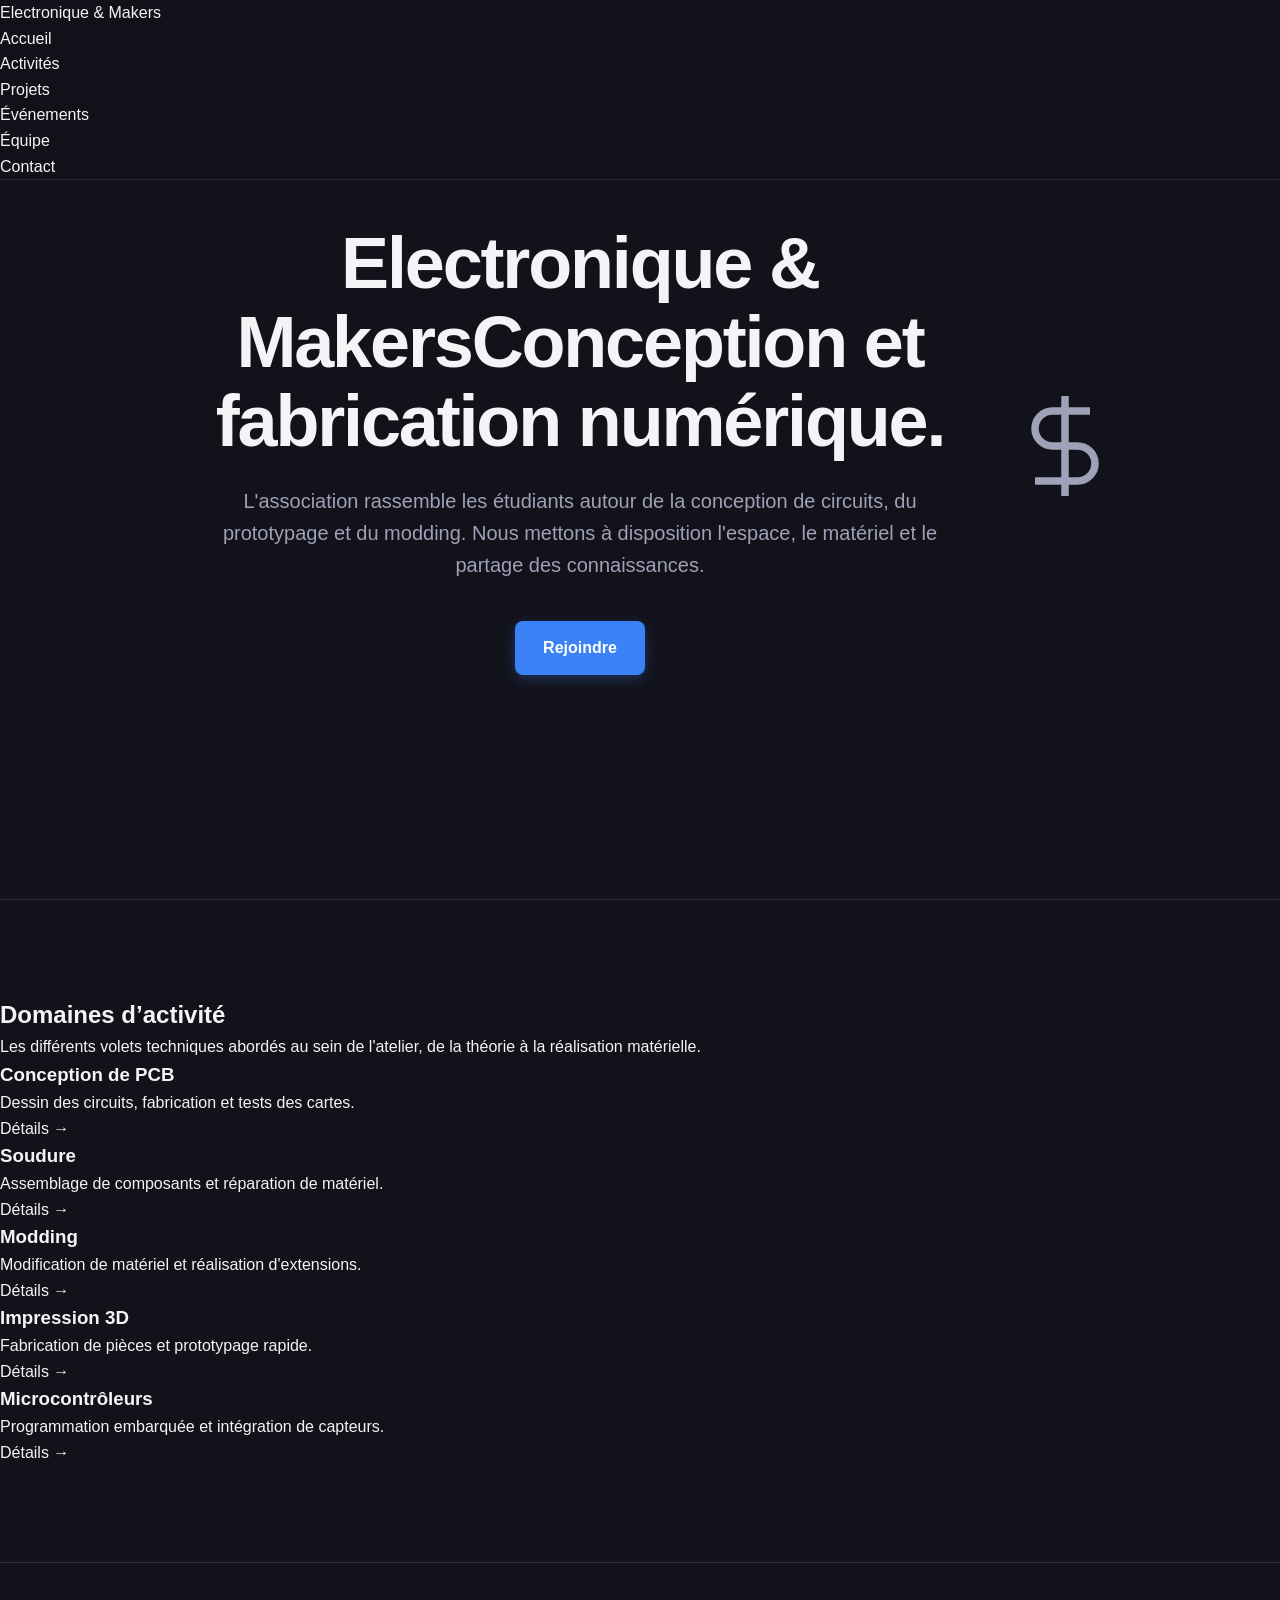
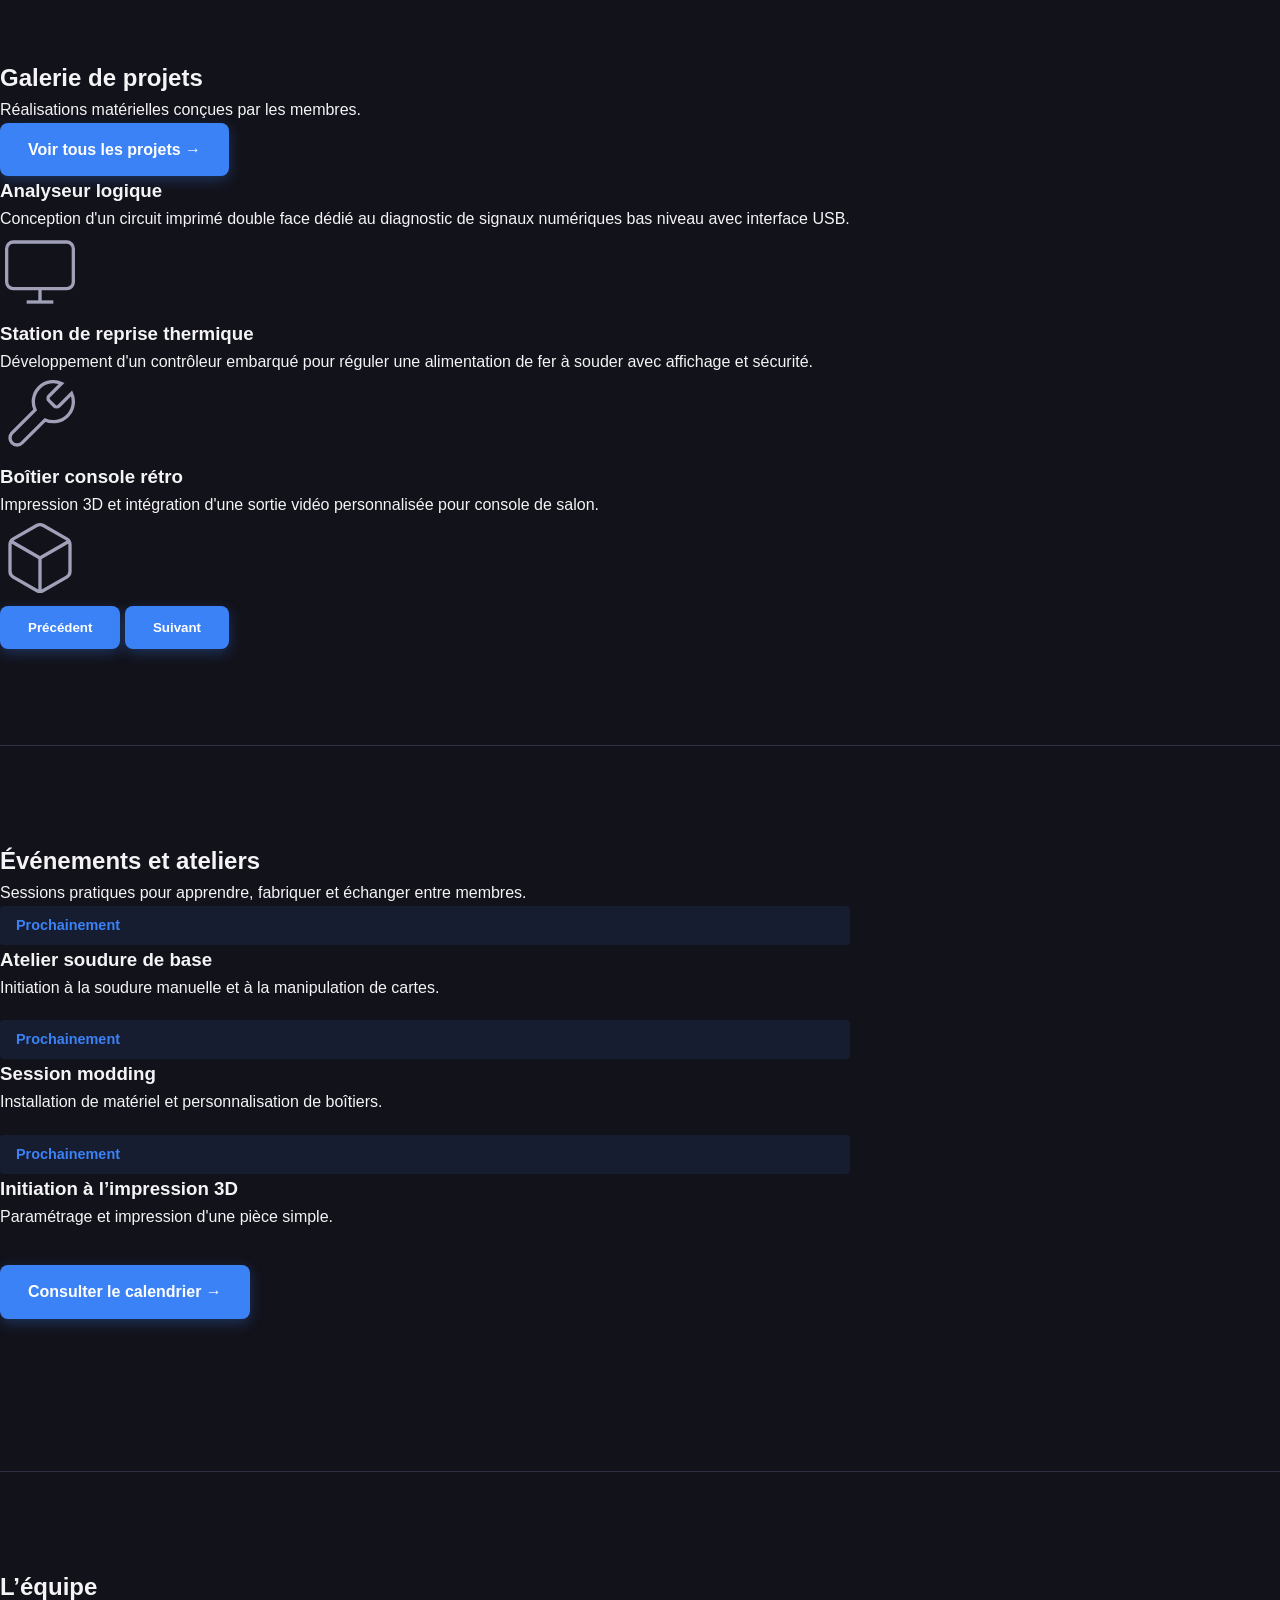
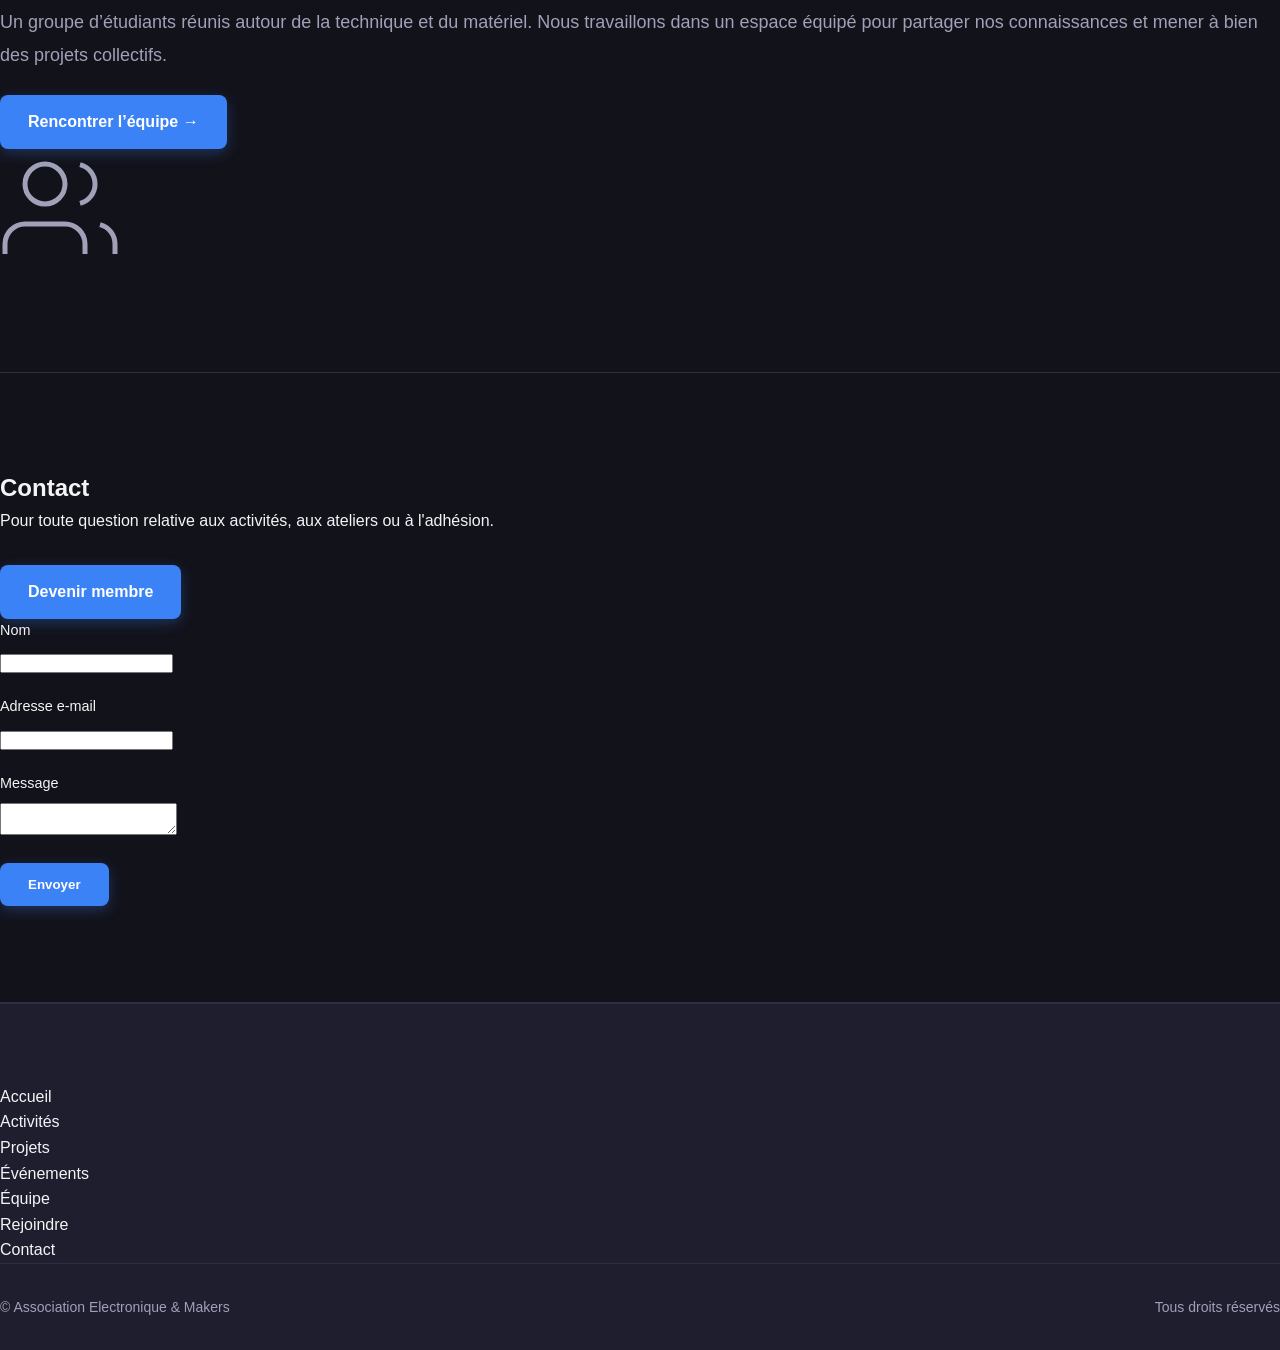
==== commit fa6f4373: "Update print statement from 'Hello' to 'Goodbye'" ====
--- a/index.html
+++ b/index.html
@@ -1,591 +1,248 @@
 <!DOCTYPE html>
 <html lang="fr">
 <head>
-    <meta charset="UTF-8">
-    <meta name="viewport" content="width=device-width, initial-scale=1.0">
-    <title>Lab Noir – Association Étudiante d’Électronique & Fabrication Numérique</title>
-    <meta name="description" content="Lab Noir, laboratoire étudiant d’électronique, modding, impression 3D et programmation. Rejoignez nos ateliers, créez des projets concrets et développez vos compétences.">
-    <link rel="preconnect" href="https://fonts.googleapis.com">
-    <link rel="preconnect" href="https://fonts.gstatic.com" crossorigin>
-    <link href="https://fonts.googleapis.com/css2?family=IBM+Plex+Sans:wght@400;500;600;700&display=swap" rel="stylesheet">
-    <link rel="stylesheet" href="style.css">
+<meta charset="UTF-8">
+<meta name="viewport" content="width=device-width, initial-scale=1.0">
+<title>Electronique &amp; Makers – association étudiante</title>
+<meta name="description" content="Association étudiante dédiée à la fabrication numérique, l'électronique, la soudure et le modding. Présentation, projets, ateliers et adhésion.">
+<link rel="stylesheet" href="style.css">
 </head>
 <body>
 
-    <!-- Header -->
-    <header>
-        <div class="container header-container">
-            <a href="#" class="logo" aria-label="Logo Lab Noir – laboratoire étudiant en électronique">
-                <svg viewBox="0 0 24 24" fill="none" stroke-width="2" stroke-linecap="round" stroke-linejoin="round" aria-hidden="true"><path d="M12 2v20M17 5H9.5a3.5 3.5 0 0 0 0 7h5a3.5 3.5 0 0 1 0 7H6"/></svg>
-                Lab Noir
-            </a>
-            <nav aria-label="Menu principal">
-                <ul class="nav-menu" id="navMenu">
-                    <li><a href="#" class="nav-link active">Accueil</a></li>
-                    <li><a href="#apropos" class="nav-link">À propos</a></li>
-                    <li><a href="#activites" class="nav-link">Activités</a></li>
-                    <li><a href="#projets" class="nav-link">Projets</a></li>
-                    <li><a href="#equipe" class="nav-link">Équipe</a></li>
-                    <li><a href="#evenements" class="nav-link">Événements</a></li>
-                    <li><a href="#faq" class="nav-link">FAQ</a></li>
-                    <li><a href="#contact" class="nav-link">Contact</a></li>
-                </ul>
-            </nav>
-            <a href="#contact" class="btn" style="padding: 0.6rem 1.2rem; font-size: 0.9rem;">Rejoignez‑nous</a>
-            <button class="menu-toggle" id="menuToggle" aria-label="Ouvrir le menu de navigation">
-                <span></span>
-                <span></span>
-                <span></span>
-            </button>
-        </div>
-    </header>
-
-    <main>
-        <!-- Hero Section -->
-        <section class="hero">
-            <canvas class="hero-canvas-bg" id="heroCanvas" aria-hidden="true"></canvas>
-            <div class="hero-content">
-                <h1>Créez, apprenez, partagez</h1>
-                <p>Le laboratoire étudiant où l’électronique rencontre la fabrication numérique.</p>
-                <div class="hero-actions">
-                    <a href="#projets" class="btn">Découvrir nos projets</a>
-                    <a href="#contact" class="btn btn-outline">Adhérer à l'asso</a>
-                </div>
-            </div>
-        </section>
-
-        <!-- À propos -->
-        <section id="apropos">
-            <div class="container">
-                <h2 class="section-title">Qui sommes‑nous ?</h2>
-                <div class="about-grid">
-                    <div class="about-content">
-                        <p>Lab Noir est une association étudiante qui réunit passionnés et curieux autour de projets concrets : conception de circuits imprimés, soudure, modding de consoles, impression 3D, programmation de micro‑contrôleurs et prototypage DIY.</p>
-                        <p>Nous offrons un cadre collaboratif, un parc d'équipements spécialisés (stations de soudage, imprimantes 3D résine et filament, oscilloscopes), des ateliers réguliers et un réseau d’experts pour transformer chaque idée en prototype fonctionnel, que vous soyez débutant total ou maker confirmé.</p>
-                    </div>
-                    <div class="stats-box">
-                        <div class="stat-item">
-                            <h3>120+</h3>
-                            <p>Membres actifs et passionnés</p>
-                        </div>
-                        <div class="stat-item">
-                            <h3>45</h3>
-                            <p>Projets réalisés par les étudiants</p>
-                        </div>
-                        <div class="stat-item">
-                            <h3>24/7</h3>
-                            <p>Accès au lab pour les membres</p>
-                        </div>
-                    </div>
-                </div>
-            </div>
-        </section>
-
-        <!-- Domaines de compétence -->
-        <section id="activites">
-            <div class="container">
-                <h2 class="section-title">Domaines de compétence</h2>
-                <p class="section-intro">Découvrez les piliers techniques de notre laboratoire et les expertises développées par nos membres au quotidien.</p>
-                <div class="skills-grid">
-                    <div class="skill-card">
-                        <div class="skill-icon">
-                            <svg viewBox="0 0 24 24" fill="none" stroke-width="2" stroke-linecap="round" stroke-linejoin="round" aria-hidden="true"><rect x="2" y="2" width="20" height="20" rx="2.18" ry="2.18"/><line x1="7" y1="2" x2="7" y2="22"/><line x1="17" y1="2" x2="17" y2="22"/><line x1="2" y1="12" x2="22" y2="12"/><line x1="2" y1="7" x2="7" y2="7"/><line x1="2" y1="17" x2="7" y2="17"/><line x1="17" y1="7" x2="22" y2="7"/><line x1="17" y1="17" x2="22" y2="17"/></svg>
-                        </div>
-                        <h3>Conception de circuits imprimés</h3>
-                        <p>De la schématique sur KiCad à la fabrication, nous maîtrisons chaque étape du design PCB.</p>
-                    </div>
-                    <div class="skill-card">
-                        <div class="skill-icon">
-                            <svg viewBox="0 0 24 24" fill="none" stroke-width="2" stroke-linecap="round" stroke-linejoin="round" aria-hidden="true"><path d="M14.7 6.3a1 1 0 0 0 0 1.4l1.6 1.6a1 1 0 0 0 1.4 0l3.77-3.77a6 6 0 0 1-7.94 7.94l-6.91 6.91a2.12 2.12 0 0 1-3-3l6.91-6.91a6 6 0 0 1 7.94-7.94l-3.76 3.76z"/></svg>
-                        </div>
-                        <h3>Atelier soudure & réparation</h3>
-                        <p>Apprenez les techniques de soudure manuelle (CMS et traversant) et réparez vos appareils.</p>
-                    </div>
-                    <div class="skill-card">
-                        <div class="skill-icon">
-                            <svg viewBox="0 0 24 24" fill="none" stroke-width="2" stroke-linecap="round" stroke-linejoin="round" aria-hidden="true"><rect x="4" y="4" width="16" height="16" rx="2" ry="2"/><rect x="9" y="9" width="6" height="6"/><line x1="9" y1="1" x2="9" y2="4"/><line x1="15" y1="1" x2="15" y2="4"/><line x1="9" y1="20" x2="9" y2="23"/><line x1="15" y1="20" x2="15" y2="23"/><line x1="20" y1="9" x2="23" y2="9"/><line x1="20" y1="14" x2="23" y2="14"/><line x1="1" y1="9" x2="4" y2="9"/><line x1="1" y1="14" x2="4" y2="14"/></svg>
-                        </div>
-                        <h3>Modding de consoles & hardware</h3>
-                        <p>Personnalisez consoles, casques VR et objets connectés avec des solutions créatives.</p>
-                    </div>
-                    <div class="skill-card">
-                        <div class="skill-icon">
-                            <svg viewBox="0 0 24 24" fill="none" stroke-width="2" stroke-linecap="round" stroke-linejoin="round" aria-hidden="true"><path d="M21 16V8a2 2 0 0 0-1-1.73l-7-4a2 2 0 0 0-2 0l-7 4A2 2 0 0 0 3 8v8a2 2 0 0 0 1 1.73l7 4a2 2 0 0 0 2 0l7-4A2 2 0 0 0 21 16z"/><polyline points="3.27 6.96 12 12.01 20.73 6.96"/><line x1="12" y1="22.08" x2="12" y2="12"/></svg>
-                        </div>
-                        <h3>Impression 3D & prototypage</h3>
-                        <p>Créez des pièces mécaniques ou boîtiers sur mesure en résine ou filament renforcé.</p>
-                    </div>
-                    <div class="skill-card">
-                        <div class="skill-icon">
-                            <svg viewBox="0 0 24 24" fill="none" stroke-width="2" stroke-linecap="round" stroke-linejoin="round" aria-hidden="true"><polyline points="16 18 22 12 16 6"/><polyline points="8 6 2 12 8 18"/></svg>
-                        </div>
-                        <h3>Programmation embarquée</h3>
-                        <p>Initiez‑vous à Arduino, ESP32, Raspberry Pi et réalisez des projets IoT connectés.</p>
-                    </div>
-                </div>
-            </div>
-        </section>
-
-        <!-- Projets phares & Filtres dynamiques -->
-        <section id="projets">
-            <div class="container">
-                <h2 class="section-title">Nos réalisations récentes</h2>
-                <p class="section-intro">Explorez les créations les plus marquantes de nos membres classées par domaine.</p>
-                
-                <!-- Boutons de filtrage interactifs -->
-                <div class="filter-buttons" role="group" aria-label="Filtres des projets">
-                    <button class="filter-btn active" data-filter="all">Tous les projets</button>
-                    <button class="filter-btn" data-filter="iot">IoT & Embarqué</button>
-                    <button class="filter-btn" data-filter="modding">Modding</button>
-                    <button class="filter-btn" data-filter="pcb">PCB & Électronique</button>
-                </div>
-
-                <div class="projects-grid">
-                    <div class="project-card" data-category="iot">
-                        <div class="project-img-placeholder">
-                            <span class="project-tag">IoT & Embarqué</span>
-                            <svg viewBox="0 0 24 24" fill="none" stroke-width="1.5" stroke-linecap="round" stroke-linejoin="round" aria-hidden="true"><path d="M21 16V8a2 2 0 0 0-1-1.73l-7-4a2 2 0 0 0-2 0l-7 4A2 2 0 0 0 3 8v8a2 2 0 0 0 1 1.73l7 4a2 2 0 0 0 2 0l7-4A2 2 0 0 0 21 16z"/></svg>
-                        </div>
-                        <div class="project-body">
-                            <h3>Drone autonome</h3>
-                            <p>PCB sur mesure, firmware C++ sous ESP32 et châssis optimisé imprimé en nylon.</p>
-                        </div>
-                    </div>
-                    <div class="project-card" data-category="modding">
-                        <div class="project-img-placeholder">
-                            <span class="project-tag">Modding</span>
-                            <svg viewBox="0 0 24 24" fill="none" stroke-width="1.5" stroke-linecap="round" stroke-linejoin="round" aria-hidden="true"><rect x="2" y="3" width="20" height="14" rx="2" ry="2"/><line x1="8" y1="21" x2="16" y2="21"/><line x1="12" y1="17" x2="12" y2="21"/></svg>
-                        </div>
-                        <div class="project-body">
-                            <h3>Console rétro modifiée</h3>
-                            <p>Installation d’un stockage SSD, amélioration silencieuse du refroidissement et écran tactile IPS.</p>
-                        </div>
-                    </div>
-                    <div class="project-card" data-category="pcb">
-                        <div class="project-img-placeholder">
-                            <span class="project-tag">PCB & Électronique</span>
-                            <svg viewBox="0 0 24 24" fill="none" stroke-width="1.5" stroke-linecap="round" stroke-linejoin="round" aria-hidden="true"><path d="M18 10h-1.26A8 8 0 1 0 9 20h9a5 5 0 0 0 0-10z"/></svg>
-                        </div>
-                        <div class="project-body">
-                            <h3>Station météo IoT</h3>
-                            <p>Capteurs environnementaux haute précision, affichage OLED et transmission de données MQTT.</p>
-                        </div>
-                    </div>
-                </div>
-                <div class="projects-cta">
-                    <a href="#contact" class="btn btn-outline">Proposer un projet au Lab</a>
-                </div>
-            </div>
-        </section>
-
-        <!-- Événements & ateliers -->
-        <section id="evenements">
-            <div class="container">
-                <h2 class="section-title">Prochaines rencontres & Ateliers</h2>
-                <p class="section-intro">Participez à nos ateliers pratiques ou à nos sessions de hackathon hebdomadaires.</p>
-                <div class="events-list">
-                    <div class="event-item">
-                        <div class="event-info">
-                            <h3>Atelier « Soudure CMS & Réparation avancée »</h3>
-                            <p>Apprenez à manipuler les composants surface mount et à dessouder proprement.</p>
-                        </div>
-                        <div class="event-date">12 novembre 2026</div>
-                    </div>
-                    <div class="event-item">
-                        <div class="event-info">
-                            <h3>Hackathon « IoT & Impression 3D »</h3>
-                            <p>24h non-stop pour concevoir un objet connecté de A à Z en équipe.</p>
-                        </div>
-                        <div class="event-date">24 novembre 2026</div>
-                    </div>
-                    <div class="event-item">
-                        <div class="event-info">
-                            <h3>Séminaire « Initiation au Design PCB sur KiCad »</h3>
-                            <p>De zéro au fichier Gerber prêt pour la fabrication en usine.</p>
-                        </div>
-                        <div class="event-date">02 décembre 2026</div>
-                    </div>
-                </div>
-                <div>
-                    <a href="#contact" class="btn">S’inscrire à un événement</a>
-                </div>
-            </div>
-        </section>
-
-        <!-- Équipe -->
-        <section id="equipe">
-            <div class="container">
-                <h2 class="section-title">Notre laboratoire humain</h2>
-                <p class="section-intro">Des étudiants passionnés de toutes filières, guidés par le partage de connaissances.</p>
-                <div class="team-grid">
-                    <div class="team-card">
-                        <div class="team-avatar">
-                            <svg viewBox="0 0 24 24" fill="none" stroke-width="1.5" stroke-linecap="round" stroke-linejoin="round" aria-hidden="true"><path d="M20 21v-2a4 4 0 0 0-4-4H8a4 4 0 0 0-4 4v2"/><circle cx="12" cy="7" r="4"/></svg>
-                        </div>
-                        <h3>Alex MARTIN</h3>
-                        <span class="team-role">Président – Coordination des projets</span>
-                        <p>Étudiant en ingénierie électronique, passionné par le design de PCB multicouches et le prototypage rapide.</p>
-                    </div>
-                    <div class="team-card">
-                        <div class="team-avatar">
-                            <svg viewBox="0 0 24 24" fill="none" stroke-width="1.5" stroke-linecap="round" stroke-linejoin="round" aria-hidden="true"><path d="M20 21v-2a4 4 0 0 0-4-4H8a4 4 0 0 0-4 4v2"/><circle cx="12" cy="7" r="4"/></svg>
-                        </div>
-                        <h3>Sarah KERNEL</h3>
-                        <span class="team-role">Responsable Pôle Impression 3D</span>
-                        <p>Étudiante en design industriel, experte en modélisation CAO et optimisation des filaments techniques.</p>
-                    </div>
-                    <div class="team-card">
-                        <div class="team-avatar">
-                            <svg viewBox="0 0 24 24" fill="none" stroke-width="1.5" stroke-linecap="round" stroke-linejoin="round" aria-hidden="true"><path d="M20 21v-2a4 4 0 0 0-4-4H8a4 4 0 0 0-4 4v2"/><circle cx="12" cy="7" r="4"/></svg>
-                        </div>
-                        <h3>Thomas V.</h3>
-                        <span class="team-role">Lead Développeur Embarqué</span>
-                        <p>Spécialiste en firmware C/C++ sur microcontrôleurs ARM et protocoles radio basse consommation.</p>
-                    </div>
-                </div>
-            </div>
-        </section>
-
-        <!-- FAQ Section -->
-        <section id="faq">
-            <div class="container">
-                <h2 class="section-title">Foire Aux Questions</h2>
-                <p class="section-intro">Vous avez des questions sur l'association ou l'accès au lab ? Voici les réponses.</p>
-                <div class="faq-accordion">
-                    <div class="faq-item">
-                        <button class="faq-question" aria-expanded="false">
-                            Dois-je avoir des compétences en électronique pour rejoindre Lab Noir ?
-                            <svg viewBox="0 0 24 24" fill="none" stroke-width="2" stroke-linecap="round" stroke-linejoin="round"><polyline points="6 9 12 15 18 9"/></svg>
-                        </button>
-                        <div class="faq-answer">
-                            Absolument pas ! Le lab accueille tous les niveaux, du débutant absolu qui n'a jamais tenu un fer à souder jusqu'au passionné expérimenté. Nos ateliers d'initiation sont conçus pour vous former pas à pas.
-                        </div>
-                    </div>
-                    <div class="faq-item">
-                        <button class="faq-question" aria-expanded="false">
-                            Quels sont les frais d'adhésion à l'association ?
-                            <svg viewBox="0 0 24 24" fill="none" stroke-width="2" stroke-linecap="round" stroke-linejoin="round"><polyline points="6 9 12 15 18 9"/></svg>
-                        </button>
-                        <div class="faq-answer">
-                            L'adhésion annuelle est de 15€ pour les étudiants. Elle donne un accès illimité au local, aux machines (imprimantes 3D, stations de soudure, outillage) ainsi qu'aux consommables de base pour vos projets personnels.
-                        </div>
-                    </div>
-                    <div class="faq-item">
-                        <button class="faq-question" aria-expanded="false">
-                            Puis-je venir avec mes propres projets personnels ou professionnels ?
-                            <svg viewBox="0 0 24 24" fill="none" stroke-width="2" stroke-linecap="round" stroke-linejoin="round"><polyline points="6 9 12 15 18 9"/></svg>
-                        </button>
-                        <div class="faq-answer">
-                            Oui, c'est même encouragé ! Que ce soit pour réparer un objet du quotidien, fabriquer un prototype ou préparer un projet d'études, le lab met à votre disposition l'espace et l'aide de la communauté.
-                        </div>
-                    </div>
-                </div>
-            </div>
-        </section>
-
-        <!-- Témoignages -->
-        <section id="temoignages">
-            <div class="container">
-                <h2 class="section-title">Ce que disent nos membres</h2>
-                <div class="testimonials-grid">
-                    <div class="testimonial-card">
-                        <p>« Lab Noir m’a permis de passer de débutant complet en soudure à créateur de drones autonomes en moins d’un an. L'entraide y est incroyable. »</p>
-                        <span class="testimonial-author">– Sofia L., 2ᵉ année d’informatique</span>
-                    </div>
-                    <div class="testimonial-card">
-                        <p>« Les ateliers sont toujours très bien encadrés ; j’ai enfin pu concevoir mes propres circuits imprimés et imprimer mes boîtiers 3D sur mesure. »</p>
-                        <span class="testimonial-author">– Mickaël D., 1ᵉ année de physique</span>
-                    </div>
-                </div>
-            </div>
-        </section>
-
-        <!-- Formulaire de contact et adhésion -->
-        <section id="contact">
-            <div class="container">
-                <h2 class="section-title">Rejoignez-nous ou contactez-nous</h2>
-                <p class="section-intro">Une question, un projet à partager ou envie d'adhérer ? Remplissez le formulaire ci-dessous.</p>
-                <div class="contact-grid">
-                    <div class="contact-info">
-                        <p>Venez nous rendre visite au campus universitaire ou écrivez-nous directement. Nous répondons généralement en moins de 48 heures.</p>
-                        <div class="contact-details">
-                            <div class="contact-item">
-                                <svg viewBox="0 0 24 24" fill="none" stroke-width="2" stroke-linecap="round" stroke-linejoin="round" aria-hidden="true"><path d="M21 10c0 7-9 13-9 13s-9-6-9-13a9 9 0 0 1 18 0z"/><circle cx="12" cy="10" r="3"/></svg>
-                                Bâtiment K, Local 04, Campus Universitaire
-                            </div>
-                            <div class="contact-item">
-                                <svg viewBox="0 0 24 24" fill="none" stroke-width="2" stroke-linecap="round" stroke-linejoin="round" aria-hidden="true"><path d="M4 4h16c1.1 0 2 .9 2 2v12c0 1.1-.9 2-2 2H4c-1.1 0-2-.9-2-2V6c0-1.1.9-2 2-2z"/><polyline points="22,6 12,13 2,6"/></svg>
-                                contact@labnoir.tech
-                            </div>
-                        </div>
-                    </div>
-                    <div class="contact-form-box">
-                        <div id="formSuccess" class="form-success-msg" role="alert">
-                            Votre message a bien été envoyé ! Nous vous répondrons très rapidement.
-                        </div>
-                        <form id="mainContactForm" novalidate>
-                            <div class="form-group">
-                                <label for="contactName">Nom complet *</label>
-                                <input type="text" id="contactName" class="input-field" placeholder="Prénom Nom" required aria-label="Votre nom complet">
-                            </div>
-                            <div class="form-group">
-                                <label for="contactEmail">Adresse email *</label>
-                                <input type="email" id="contactEmail" class="input-field" placeholder="votre.email@etudiant.univ.fr" required aria-label="Votre adresse email">
-                            </div>
-                            <div class="form-group">
-                                <label for="contactSubject">Objet de votre demande</label>
-                                <select id="contactSubject" class="input-field" aria-label="Objet de votre demande">
-                                    <option value="adhesion">Je souhaite adhérer à l'association</option>
-                                    <option value="projet">J'ai un projet à présenter / développer</option>
-                                    <option value="atelier">Question sur les ateliers</option>
-                                    <option value="autre">Autre demande</option>
-                                </select>
-                            </div>
-                            <div class="form-group">
-                                <label for="contactMessage">Votre message *</label>
-                                <textarea id="contactMessage" class="input-field" placeholder="Parlez-nous de vous ou de votre projet..." required aria-label="Votre message"></textarea>
-                            </div>
-                            <button type="submit" class="btn" style="width: 100%;">Envoyer le message</button>
-                        </form>
-                    </div>
-                </div>
-            </div>
-        </section>
-    </main>
-
-    <!-- Footer -->
-    <footer>
-        <div class="container">
-            <div class="footer-grid">
-                <div class="footer-col">
-                    <h4>Liens rapides</h4>
-                    <ul class="footer-links">
-                        <li><a href="#">Accueil</a></li>
-                        <li><a href="#apropos">À propos</a></li>
-                        <li><a href="#activites">Activités</a></li>
-                        <li><a href="#projets">Projets</a></li>
-                        <li><a href="#equipe">Équipe</a></li>
-                        <li><a href="#evenements">Événements</a></li>
-                        <li><a href="#contact">Contact</a></li>
-                    </ul>
-                </div>
-                <div class="footer-col">
-                    <h4>Réseaux sociaux</h4>
-                    <ul class="footer-links">
-                        <li><a href="https://instagram.com/labnoir_asso" target="_blank" rel="noopener">Instagram : @labnoir_asso</a></li>
-                        <li><a href="https://linkedin.com" target="_blank" rel="noopener">LinkedIn : Lab Noir Association</a></li>
-                        <li><a href="https://discord.gg/labnoir.tech" target="_blank" rel="noopener">Discord : invite labnoir.tech</a></li>
-                    </ul>
-                </div>
-                <div class="footer-col">
-                    <h4>Newsletter</h4>
-                    <form class="newsletter-form" id="newsletterForm" novalidate>
-                        <label for="emailInput">Inscrivez‑vous à notre infolettre :</label>
-                        <div class="input-group">
-                            <input type="email" id="emailInput" class="input-field" placeholder="votre.email@exemple.com" required aria-label="Votre adresse email pour la newsletter">
-                            <button type="submit" class="btn" style="padding: 0.75rem 1.25rem;">S’abonner</button>
-                        </div>
-                    </form>
-                </div>
-            </div>
-            <div class="footer-bottom">
-                <p>© 2026 Lab Noir – Tous droits réservés</p>
-                <div class="footer-legal-links">
-                    <a href="#contact">Politique de confidentialité</a>
-                    <a href="#contact">Mentions légales</a>
-                </div>
-            </div>
-        </div>
-    </footer>
-
-    <!-- Script JavaScript unifié -->
-    <script>
-        // Gestion du menu mobile
-        const menuToggle = document.getElementById('menuToggle');
-        const navMenu = document.getElementById('navMenu');
-
-        menuToggle.addEventListener('click', () => {
-            const isOpen = navMenu.classList.toggle('active');
-            menuToggle.setAttribute('aria-expanded', isOpen);
-        });
-
-        document.querySelectorAll('.nav-link').forEach(link => {
-            link.addEventListener('click', () => {
-                navMenu.classList.remove('active');
-                menuToggle.setAttribute('aria-expanded', 'false');
-            });
-        });
-
-        // Filtrage dynamique des projets
-        const filterBtns = document.querySelectorAll('.filter-btn');
-        const projectCards = document.querySelectorAll('.project-card');
-
-        filterBtns.forEach(btn => {
-            btn.addEventListener('click', () => {
-                filterBtns.forEach(b => b.classList.remove('active'));
-                btn.classList.add('active');
-                
-                const filter = btn.getAttribute('data-filter');
-                projectCards.forEach(card => {
-                    if (filter === 'all' || card.getAttribute('data-category') === filter) {
-                        card.style.display = 'flex';
-                    } else {
-                        card.style.display = 'none';
-                    }
-                });
-            });
-        });
-
-        // Accordéon FAQ
-        const faqQuestions = document.querySelectorAll('.faq-question');
-        faqQuestions.forEach(question => {
-            question.addEventListener('click', () => {
-                const item = question.parentElement;
-                const isActive = item.classList.contains('active');
-                
-                // Fermer les autres
-                document.querySelectorAll('.faq-item').forEach(i => {
-                    i.classList.remove('active');
-                    i.querySelector('.faq-question').setAttribute('aria-expanded', 'false');
-                });
-
-                if (!isActive) {
-                    item.classList.add('active');
-                    question.setAttribute('aria-expanded', 'true');
-                }
-            });
-        });
-
-        // Validation newsletter
-        const newsletterForm = document.getElementById('newsletterForm');
-        const emailInput = document.getElementById('emailInput');
-
-        newsletterForm.addEventListener('submit', (e) => {
-            e.preventDefault();
-            const emailValue = emailInput.value.trim();
-            const emailRegex = /^[^\s@]+@[^\s@]+\.[^\s@]+$/;
-
-            if (!emailRegex.test(emailValue)) {
-                emailInput.classList.add('error');
-                emailInput.setAttribute('aria-invalid', 'true');
-            } else {
-                emailInput.classList.remove('error');
-                emailInput.removeAttribute('aria-invalid');
-                alert('Merci pour votre inscription à la newsletter de Lab Noir !');
-                emailInput.value = '';
-            }
-        });
-
-        emailInput.addEventListener('input', () => {
-            if (emailInput.classList.contains('error')) {
-                emailInput.classList.remove('error');
-                emailInput.removeAttribute('aria-invalid');
-            }
-        });
-
-        // Validation formulaire de contact principal
-        const contactForm = document.getElementById('mainContactForm');
-        const formSuccess = document.getElementById('formSuccess');
-
-        contactForm.addEventListener('submit', (e) => {
-            e.preventDefault();
-            const name = document.getElementById('contactName').value.trim();
-            const email = document.getElementById('contactEmail').value.trim();
-            const message = document.getElementById('contactMessage').value.trim();
-            const emailRegex = /^[^\s@]+@[^\s@]+\.[^\s@]+$/;
-
-            let isValid = true;
-
-            if (!name) {
-                document.getElementById('contactName').classList.add('error');
-                isValid = false;
-            } else {
-                document.getElementById('contactName').classList.remove('error');
-            }
-
-            if (!emailRegex.test(email)) {
-                document.getElementById('contactEmail').classList.add('error');
-                isValid = false;
-            } else {
-                document.getElementById('contactEmail').classList.remove('error');
-            }
-
-            if (!message) {
-                document.getElementById('contactMessage').classList.add('error');
-                isValid = false;
-            } else {
-                document.getElementById('contactMessage').classList.remove('error');
-            }
-
-            if (isValid) {
-                contactForm.reset();
-                formSuccess.style.display = 'block';
-                setTimeout(() => {
-                    formSuccess.style.display = 'none';
-                }, 6000);
-            }
-        });
-
-        // Animation légère du fond Hero (Circuit LED abstrait)
-        const canvas = document.getElementById('heroCanvas');
-        const ctx = canvas.getContext('2d');
-
-        function resizeCanvas() {
-            canvas.width = canvas.offsetWidth;
-            canvas.height = canvas.offsetHeight;
-        }
-
-        window.addEventListener('resize', resizeCanvas);
-        resizeCanvas();
-
-        let nodes = [];
-        for (let i = 0; i < 25; i++) {
-            nodes.push({
-                x: Math.random() * canvas.width,
-                y: Math.random() * canvas.height,
-                vx: (Math.random() - 0.5) * 0.5,
-                vy: (Math.random() - 0.5) * 0.5
-            });
-        }
-
-        function animateHero() {
-            ctx.clearRect(0, 0, canvas.width, canvas.height);
-            ctx.strokeStyle = 'rgba(59, 130, 246, 0.15)';
-            ctx.fillStyle = 'rgba(59, 130, 246, 0.3)';
-            ctx.lineWidth = 1;
-
-            nodes.forEach((node, index) => {
-                node.x += node.vx;
-                node.y += node.vy;
-
-                if (node.x < 0 || node.x > canvas.width) node.vx *= -1;
-                if (node.y < 0 || node.y > canvas.height) node.vy *= -1;
-
-                ctx.beginPath();
-                ctx.arc(node.x, node.y, 2, 0, Math.PI * 2);
-                ctx.fill();
-
-                for (let j = index + 1; j < nodes.length; j++) {
-                    const dx = nodes[j].x - node.x;
-                    const dy = nodes[j].y - node.y;
-                    const dist = Math.sqrt(dx * dx + dy * dy);
-
-                    if (dist < 150) {
-                        ctx.beginPath();
-                        ctx.moveTo(node.x, node.y);
-                        ctx.lineTo(nodes[j].x, nodes[j].y);
-                        ctx.stroke();
-                    }
-                }
-            });
-
-            requestAnimationFrame(animateHero);
-        }
-
-        // Respect prefers-reduced-motion pour l'animation canvas
-        if (!window.matchMedia('(prefers-reduced-motion: reduce)').matches) {
-            animateHero();
-        }
-    </script>
+<header>
+  <div class="nav-brand">Electronique &amp; Makers</div>
+  <nav>
+    <ul class="nav-links">
+      <li><a href="#accueil" aria-current="page">Accueil</a></li>
+      <li><a href="#activites">Activités</a></li>
+      <li><a href="#projets">Projets</a></li>
+      <li><a href="#evenements">Événements</a></li>
+      <li><a href="#equipe">Équipe</a></li>
+      <li><a href="#contact">Contact</a></li>
+    </ul>
+  </nav>
+</header>
+
+<main>
+  <section id="accueil" class="hero">
+    <div class="hero-content">
+      <h1><span>Electronique &amp; Makers</span>Conception et fabrication numérique.</h1>
+      <p>L'association rassemble les étudiants autour de la conception de circuits, du prototypage et du modding. Nous mettons à disposition l'espace, le matériel et le partage des connaissances.</p>
+      <a href="join.html" class="btn btn-primary">Rejoindre</a>
+    </div>
+    <div class="hero-visual" aria-hidden="true">
+      <svg width="120" height="120" viewBox="0 0 24 24" fill="none" stroke="var(--text-secondary)" stroke-width="1.5">
+        <path d="M12 2v20M17 5H9.5a3.5 3.5 0 0 0 0 7h5a3.5 3.5 0 0 1 0 7H6" />
+      </svg>
+    </div>
+  </section>
+
+  <section id="activites" class="expertise">
+    <div class="expertise-header">
+      <h2>Domaines d’activité</h2>
+      <p>Les différents volets techniques abordés au sein de l'atelier, de la théorie à la réalisation matérielle.</p>
+    </div>
+    <div class="expertise-list">
+      <div class="expertise-item">
+        <h3>Conception de PCB</h3>
+        <p>Dessin des circuits, fabrication et tests des cartes.</p>
+        <a href="activities.html">Détails →</a>
+      </div>
+      <div class="expertise-item">
+        <h3>Soudure</h3>
+        <p>Assemblage de composants et réparation de matériel.</p>
+        <a href="activities.html">Détails →</a>
+      </div>
+      <div class="expertise-item">
+        <h3>Modding</h3>
+        <p>Modification de matériel et réalisation d'extensions.</p>
+        <a href="activities.html">Détails →</a>
+      </div>
+      <div class="expertise-item">
+        <h3>Impression 3D</h3>
+        <p>Fabrication de pièces et prototypage rapide.</p>
+        <a href="activities.html">Détails →</a>
+      </div>
+      <div class="expertise-item">
+        <h3>Microcontrôleurs</h3>
+        <p>Programmation embarquée et intégration de capteurs.</p>
+        <a href="activities.html">Détails →</a>
+      </div>
+    </div>
+  </section>
+
+  <section id="projets" class="projects">
+    <div class="projects-intro">
+      <div>
+        <h2>Galerie de projets</h2>
+        <p>Réalisations matérielles conçues par les membres.</p>
+      </div>
+      <a href="projects.html" class="btn btn-secondary">Voir tous les projets →</a>
+    </div>
+    <div class="projects-carousel-container">
+      <div class="projects-track" id="projectsTrack">
+        <div class="project-slide">
+          <div class="project-info">
+            <h3>Analyseur logique</h3>
+            <p>Conception d'un circuit imprimé double face dédié au diagnostic de signaux numériques bas niveau avec interface USB.</p>
+          </div>
+          <div class="project-blueprint" aria-hidden="true">
+            <svg width="80" height="80" viewBox="0 0 24 24" fill="none" stroke="var(--text-secondary)" stroke-width="1">
+              <rect x="2" y="3" width="20" height="14" rx="2" />
+              <line x1="8" y1="21" x2="16" y2="21" />
+              <line x1="12" y1="17" x2="12" y2="21" />
+            </svg>
+          </div>
+        </div>
+        <div class="project-slide">
+          <div class="project-info">
+            <h3>Station de reprise thermique</h3>
+            <p>Développement d'un contrôleur embarqué pour réguler une alimentation de fer à souder avec affichage et sécurité.</p>
+          </div>
+          <div class="project-blueprint" aria-hidden="true">
+            <svg width="80" height="80" viewBox="0 0 24 24" fill="none" stroke="var(--text-secondary)" stroke-width="1">
+              <path d="M14.7 6.3a1 1 0 0 0 0 1.4l1.6 1.6a1 1 0 0 0 1.4 0l3.77-3.77a6 6 0 0 1-7.94 7.94l-6.91 6.91a2.12 2.12 0 0 1-3-3l6.91-6.91a6 6 0 0 1 7.94-7.94l-3.76 3.76z" />
+            </svg>
+          </div>
+        </div>
+        <div class="project-slide">
+          <div class="project-info">
+            <h3>Boîtier console rétro</h3>
+            <p>Impression 3D et intégration d'une sortie vidéo personnalisée pour console de salon.</p>
+          </div>
+          <div class="project-blueprint" aria-hidden="true">
+            <svg width="80" height="80" viewBox="0 0 24 24" fill="none" stroke="var(--text-secondary)" stroke-width="1">
+              <path d="M21 16V8a2 2 0 0 0-1-1.73l-7-4a2 2 0 0 0-2 0l-7 4A2 2 0 0 0 3 8v8a2 2 0 0 0 1 1.73l7 4a2 2 0 0 0 2 0l7-4A2 2 0 0 0 21 16z" />
+              <polyline points="3.27 6.96 12 12.01 20.73 6.96" />
+              <line x1="12" y1="22.08" x2="12" y2="12" />
+            </svg>
+          </div>
+        </div>
+      </div>
+    </div>
+    <div class="projects-nav">
+      <button class="btn btn-secondary" id="prevProject" aria-label="Projet précédent">Précédent</button>
+      <button class="btn btn-secondary" id="nextProject" aria-label="Projet suivant">Suivant</button>
+    </div>
+  </section>
+
+  <section id="evenements" class="events">
+    <div class="events-header">
+      <h2>Événements et ateliers</h2>
+      <p>Sessions pratiques pour apprendre, fabriquer et échanger entre membres.</p>
+    </div>
+    <div class="events-list">
+      <article class="event-card">
+        <div class="event-date">Prochainement</div>
+        <div class="event-details">
+          <h3>Atelier soudure de base</h3>
+          <p>Initiation à la soudure manuelle et à la manipulation de cartes.</p>
+        </div>
+      </article>
+      <article class="event-card">
+        <div class="event-date">Prochainement</div>
+        <div class="event-details">
+          <h3>Session modding</h3>
+          <p>Installation de matériel et personnalisation de boîtiers.</p>
+        </div>
+      </article>
+      <article class="event-card">
+        <div class="event-date">Prochainement</div>
+        <div class="event-details">
+          <h3>Initiation à l’impression 3D</h3>
+          <p>Paramétrage et impression d'une pièce simple.</p>
+        </div>
+      </article>
+      <div style="margin-top: 1rem;">
+        <a href="events.html" class="btn btn-secondary">Consulter le calendrier →</a>
+      </div>
+    </div>
+  </section>
+
+  <section id="equipe" class="about">
+    <div class="about-content">
+      <h2>L’équipe</h2>
+      <p>Un groupe d’étudiants réunis autour de la technique et du matériel. Nous travaillons dans un espace équipé pour partager nos connaissances et mener à bien des projets collectifs.</p>
+      <a href="team.html" class="btn btn-secondary">Rencontrer l’équipe →</a>
+    </div>
+    <div class="about-schema" aria-hidden="true">
+      <svg width="120" height="120" viewBox="0 0 24 24" fill="none" stroke="var(--text-secondary)" stroke-width="1">
+        <path d="M17 21v-2a4 4 0 0 0-4-4H5a4 4 0 0 0-4 4v2"></path>
+        <circle cx="9" cy="7" r="4"></circle>
+        <path d="M23 21v-2a4 4 0 0 0-3-3.87"></path>
+        <path d="M16 3.13a4 4 0 0 1 0 7.75"></path>
+      </svg>
+    </div>
+  </section>
+
+  <section id="contact" class="contact-section">
+    <div class="contact-intro">
+      <h2>Contact</h2>
+      <p>Pour toute question relative aux activités, aux ateliers ou à l'adhésion.</p>
+      <div style="margin-top: 2rem;">
+        <a href="join.html" class="btn btn-secondary">Devenir membre</a>
+      </div>
+    </div>
+    <form class="contact-form" action="#" method="POST">
+      <div class="form-group">
+        <label for="name">Nom</label>
+        <input type="text" id="name" name="name" class="form-control" required>
+      </div>
+      <div class="form-group">
+        <label for="email">Adresse e-mail</label>
+        <input type="email" id="email" name="email" class="form-control" required>
+      </div>
+      <div class="form-group">
+        <label for="message">Message</label>
+        <textarea id="message" name="message" class="form-control" required></textarea>
+      </div>
+      <button type="submit" class="btn btn-primary">Envoyer</button>
+    </form>
+  </section>
+</main>
+
+<footer>
+  <ul class="footer-nav">
+    <li><a href="#accueil">Accueil</a></li>
+    <li><a href="activities.html">Activités</a></li>
+    <li><a href="projects.html">Projets</a></li>
+    <li><a href="events.html">Événements</a></li>
+    <li><a href="team.html">Équipe</a></li>
+    <li><a href="join.html">Rejoindre</a></li>
+    <li><a href="contact.html">Contact</a></li>
+  </ul>
+  <div class="footer-bottom">
+    <p>© Association Electronique &amp; Makers</p>
+    <p>Tous droits réservés</p>
+  </div>
+</footer>
+
+<script>
+document.addEventListener('DOMContentLoaded', () => {
+  const track = document.getElementById('projectsTrack');
+  const slides = track ? Array.from(track.children) : [];
+  const nextBtn = document.getElementById('nextProject');
+  const prevBtn = document.getElementById('prevProject');
+  let currentIndex = 0;
+
+  function updateCarousel() {
+    if (!track) return;
+    track.style.transform = `translateX(-${currentIndex * 100}%)`;
+  }
+
+  if (nextBtn && prevBtn && slides.length > 0) {
+    nextBtn.addEventListener('click', () => {
+      currentIndex = (currentIndex + 1) % slides.length;
+      updateCarousel();
+    });
+
+    prevBtn.addEventListener('click', () => {
+      currentIndex = (currentIndex - 1 + slides.length) % slides.length;
+      updateCarousel();
+    });
+  }
+});
+</script>
+
 </body>
-</html>+</html>
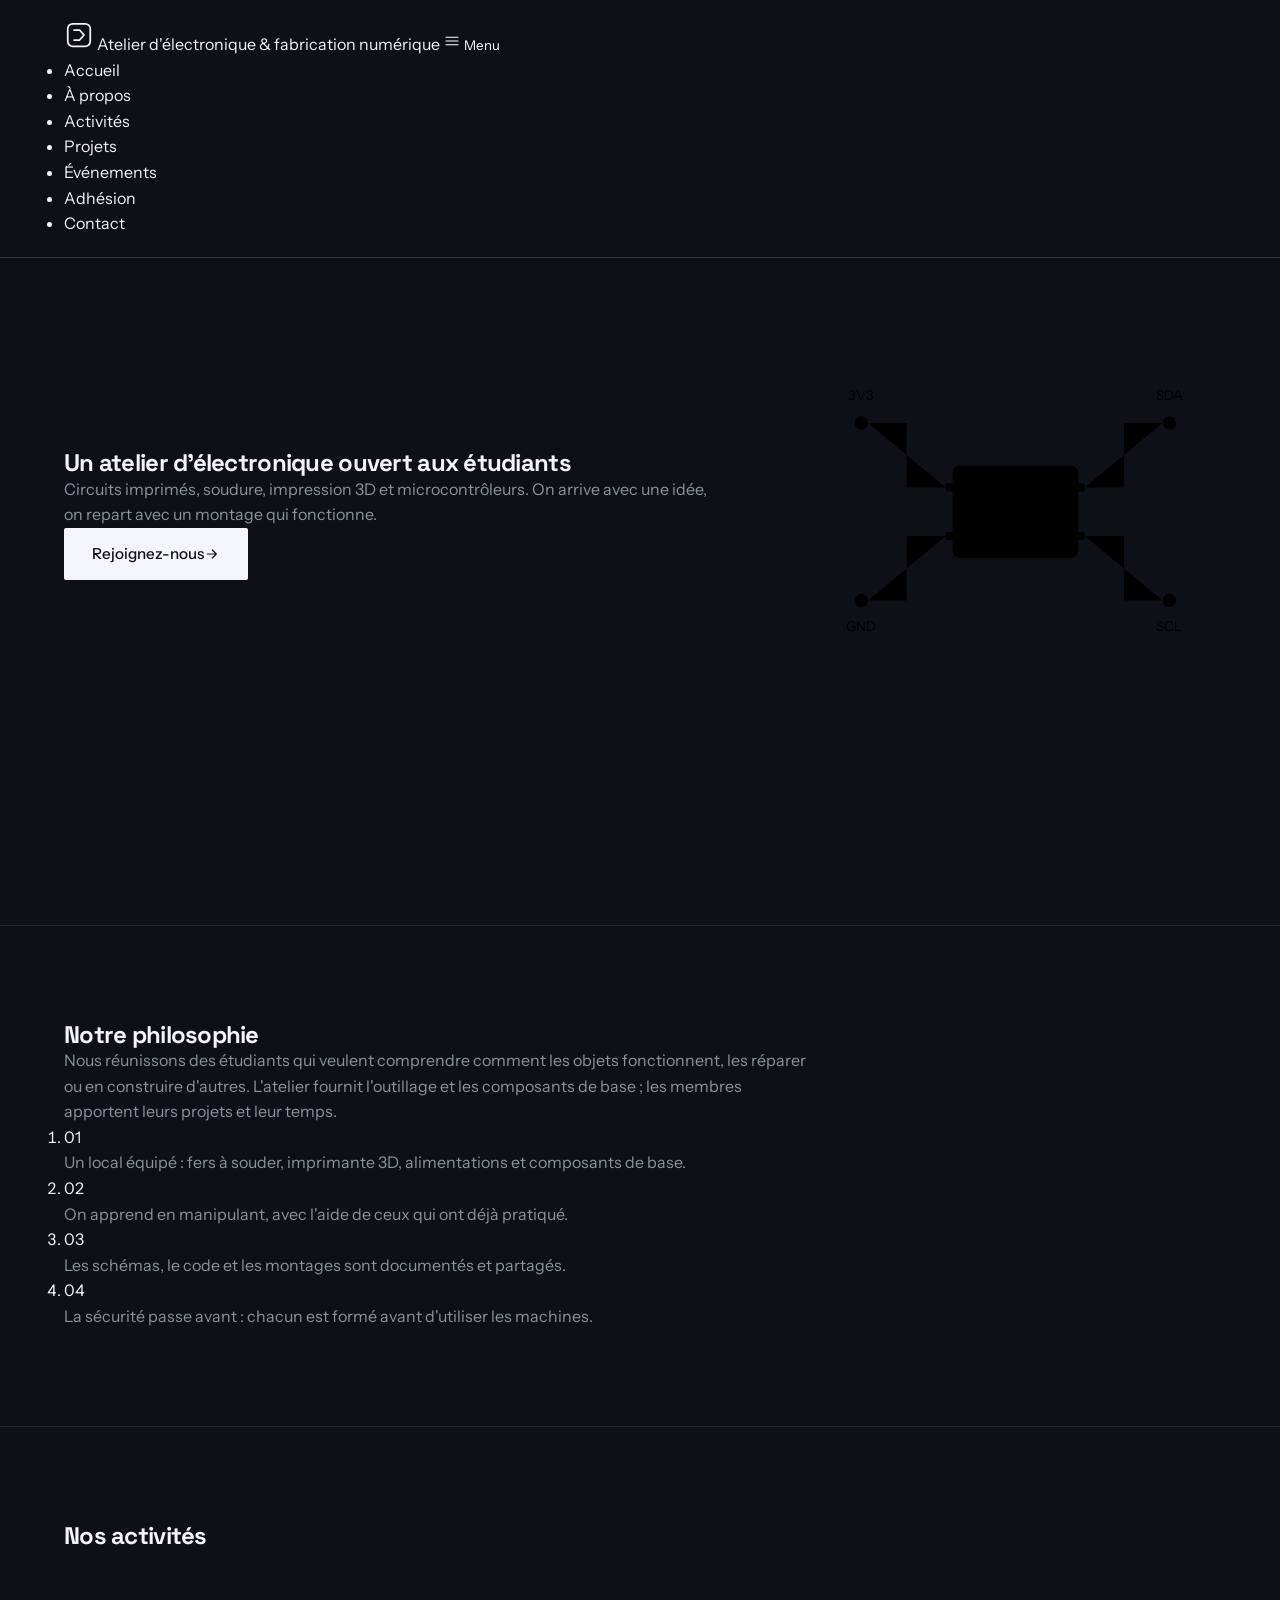
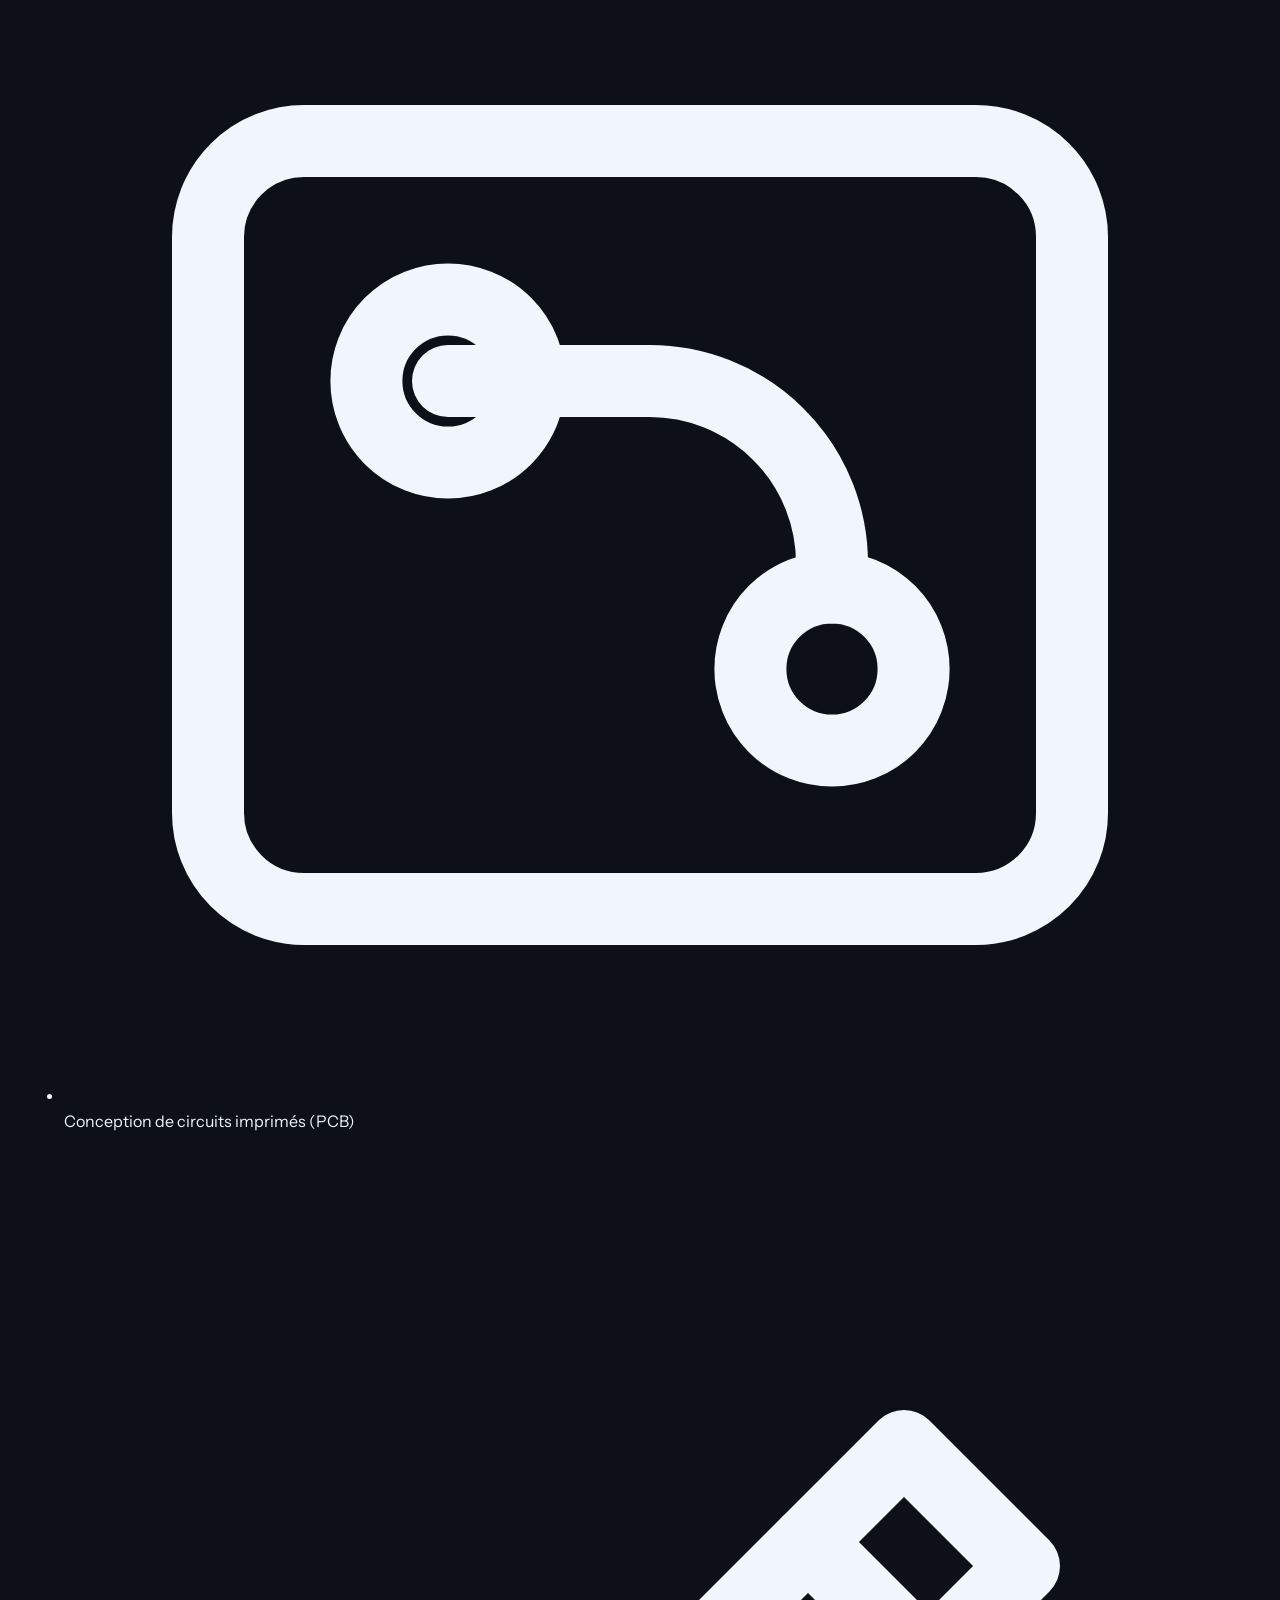
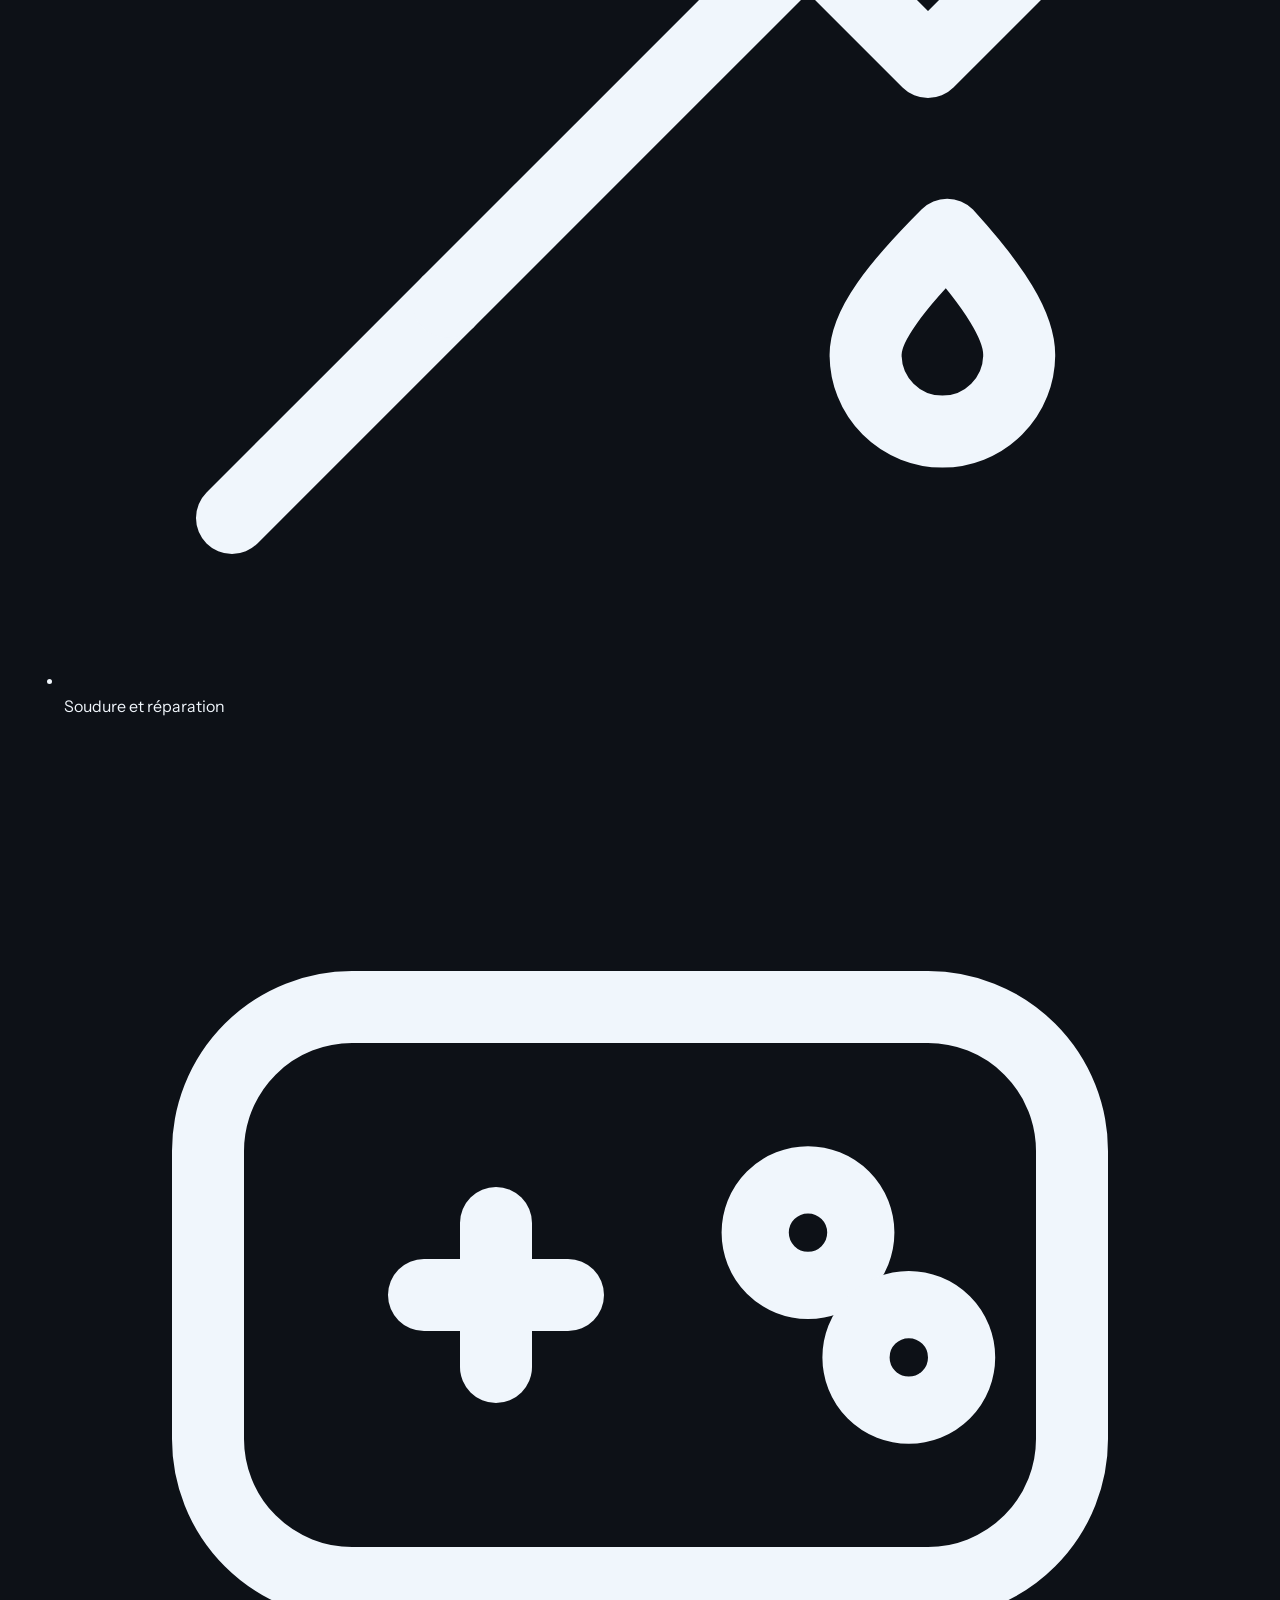
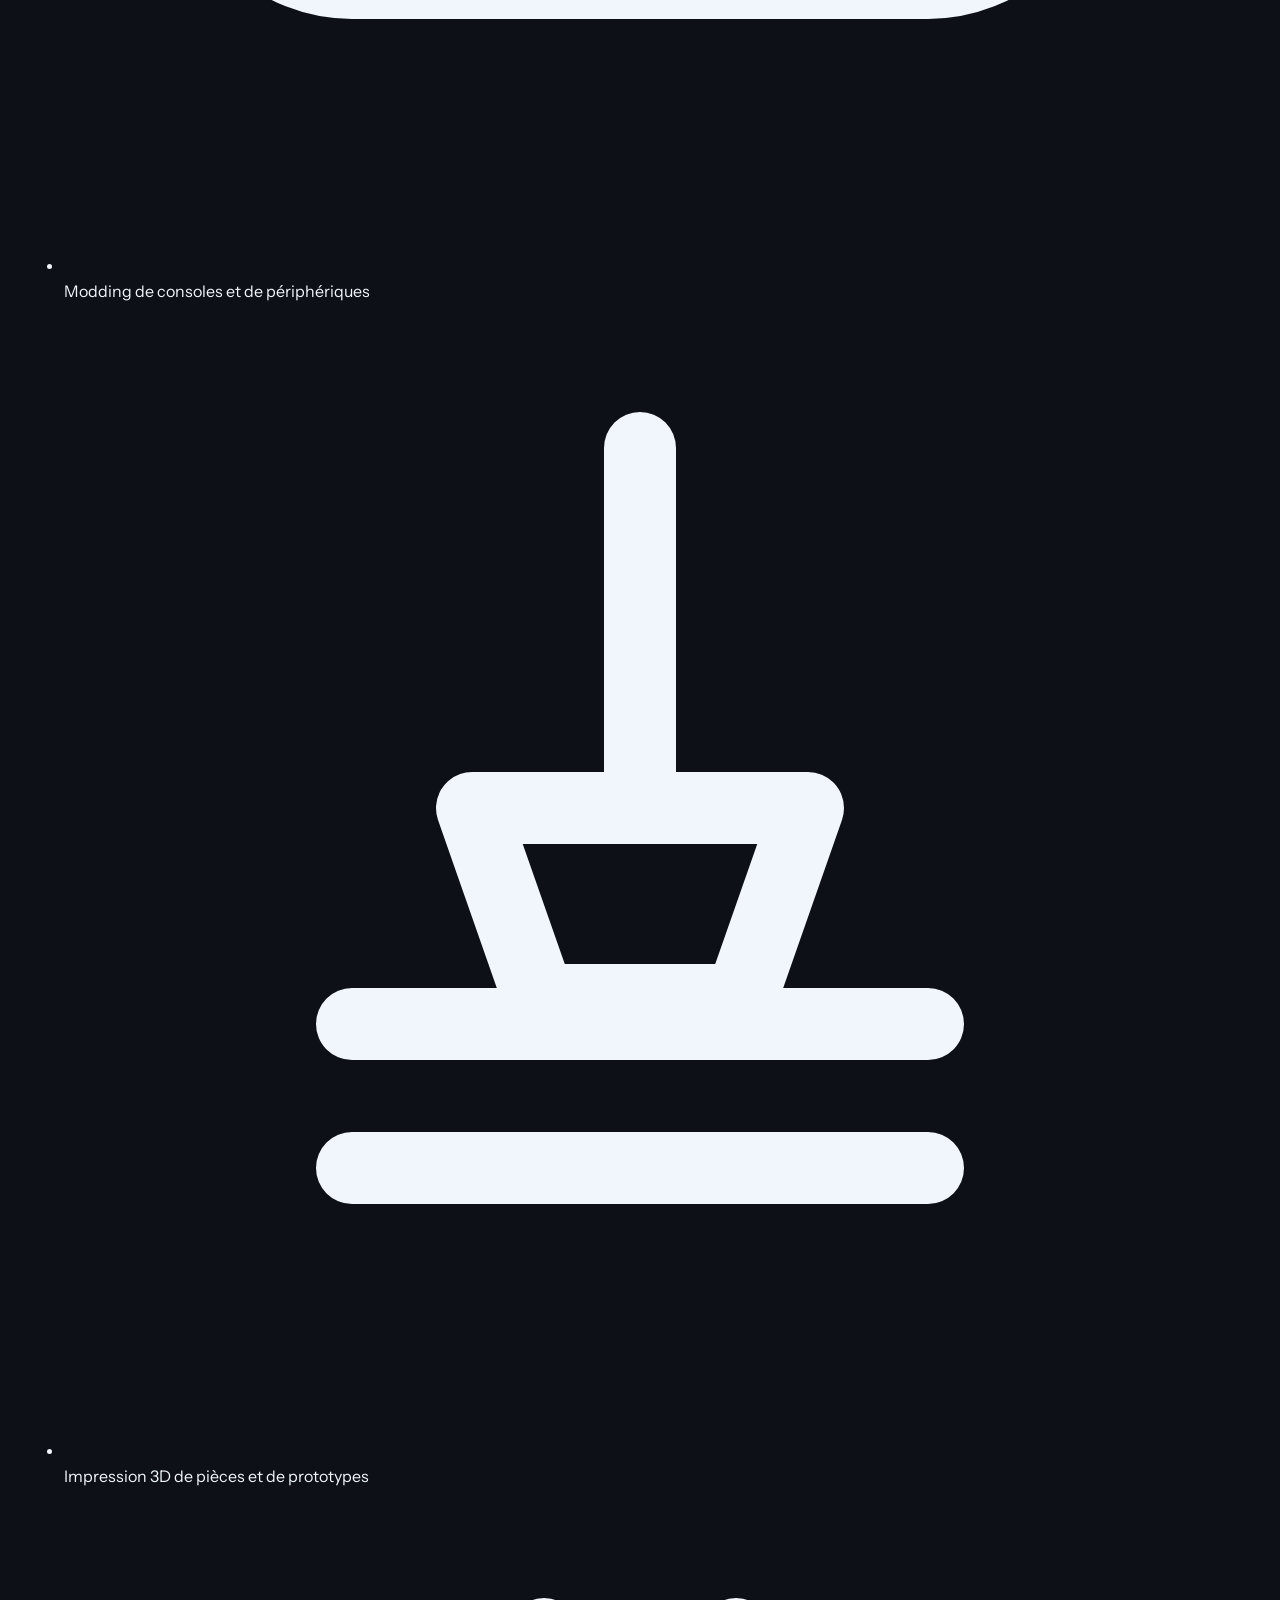
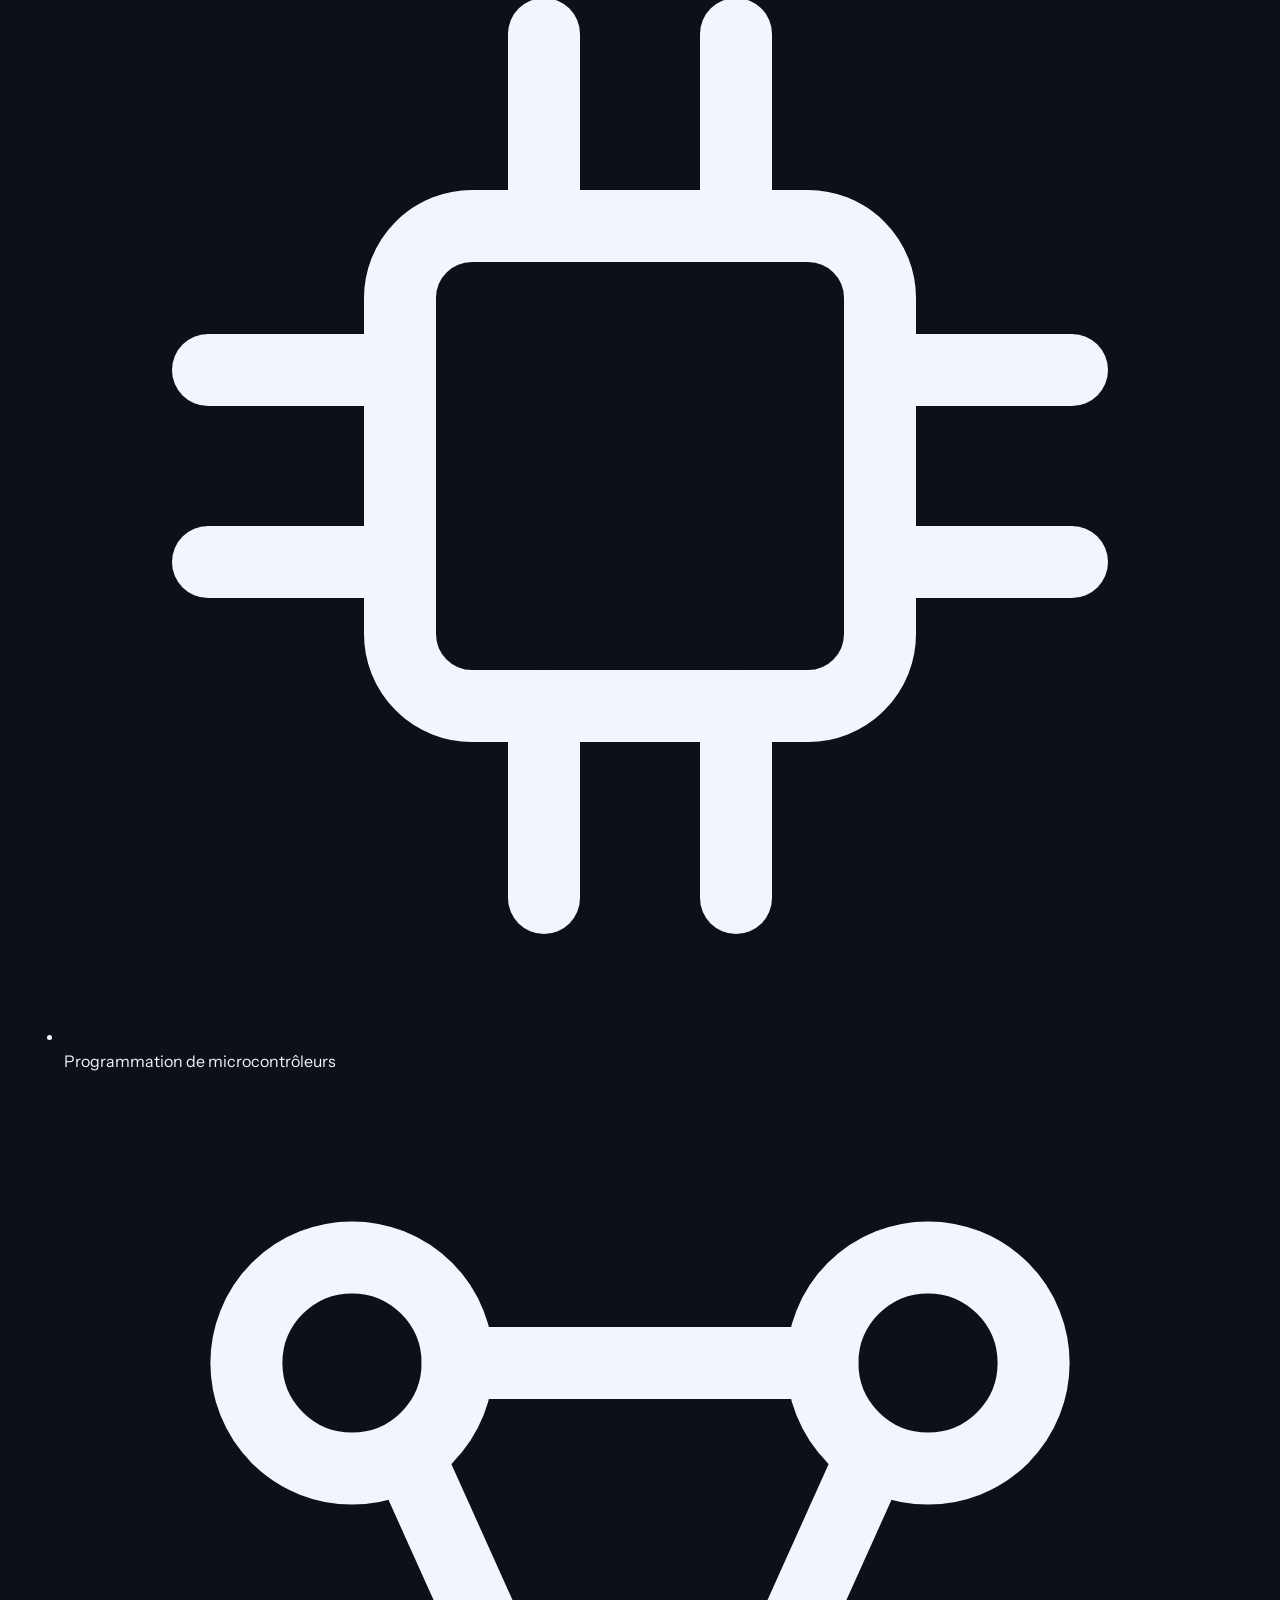
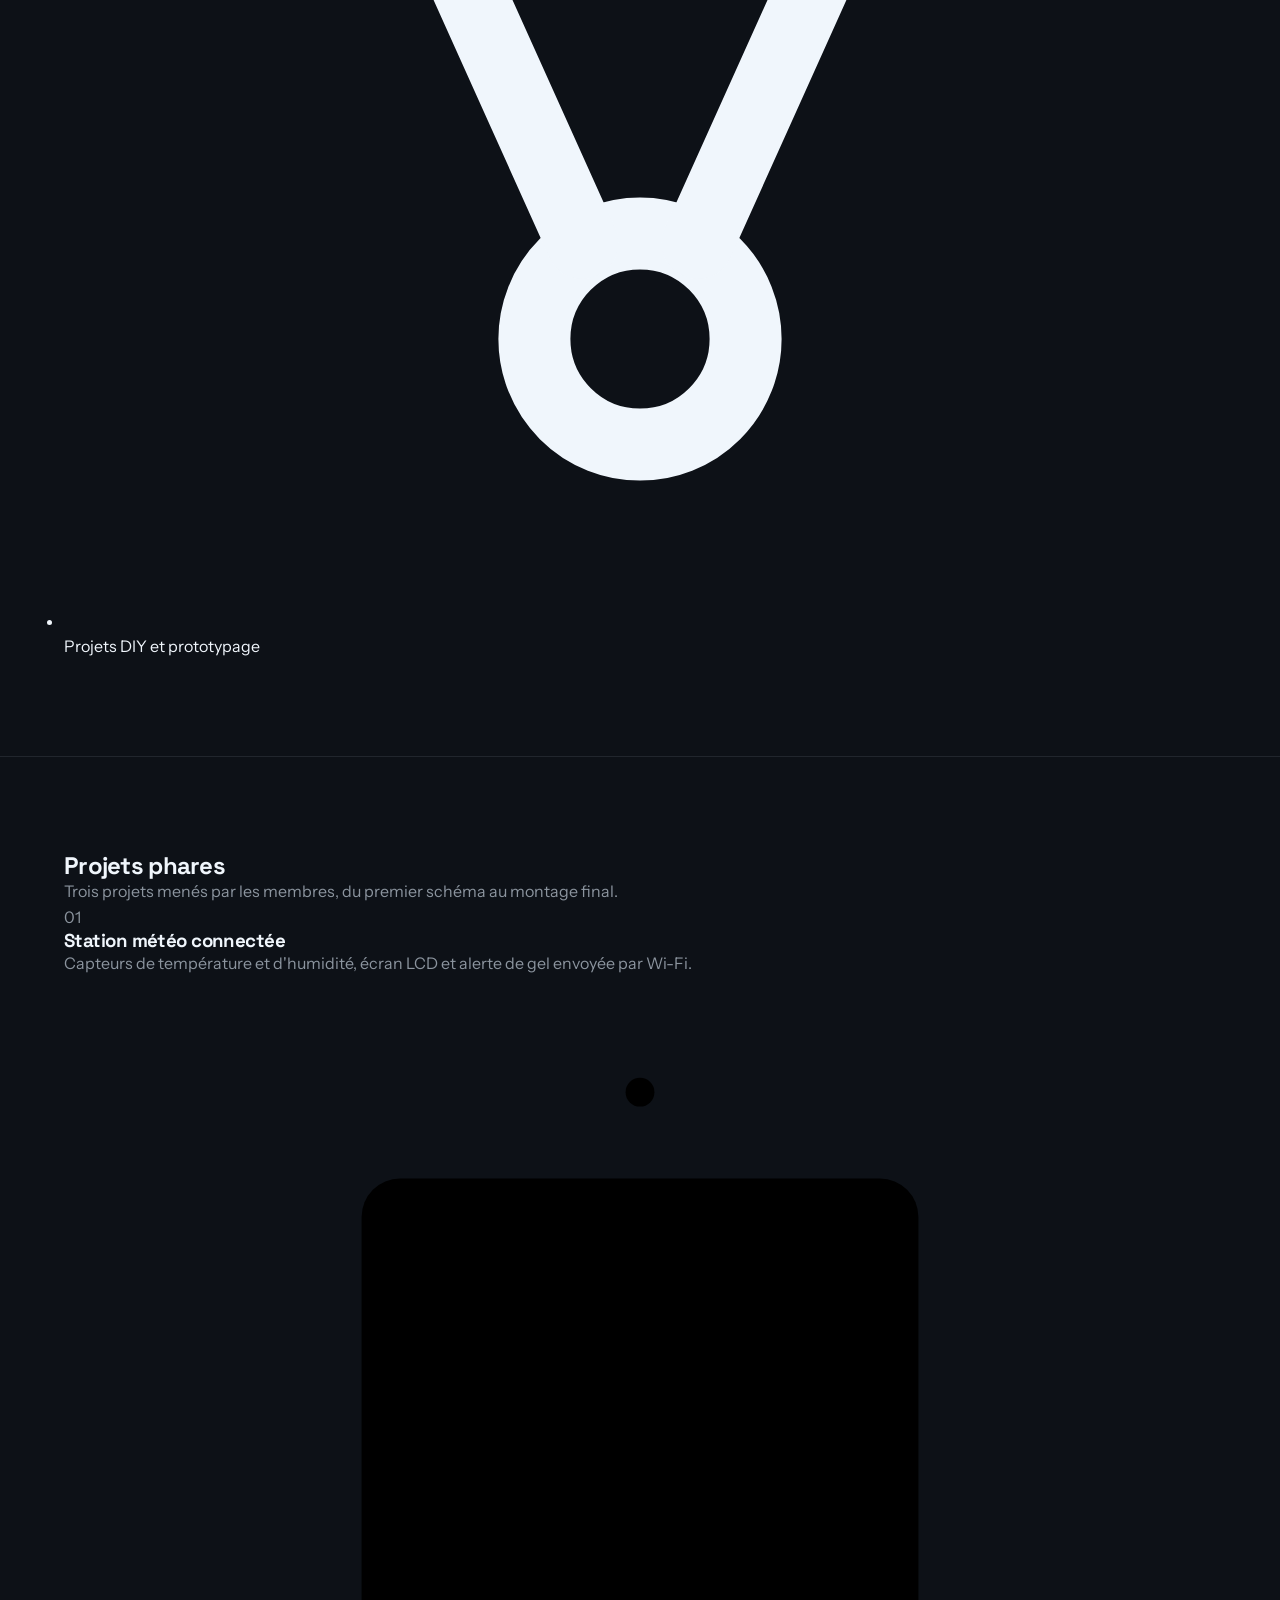
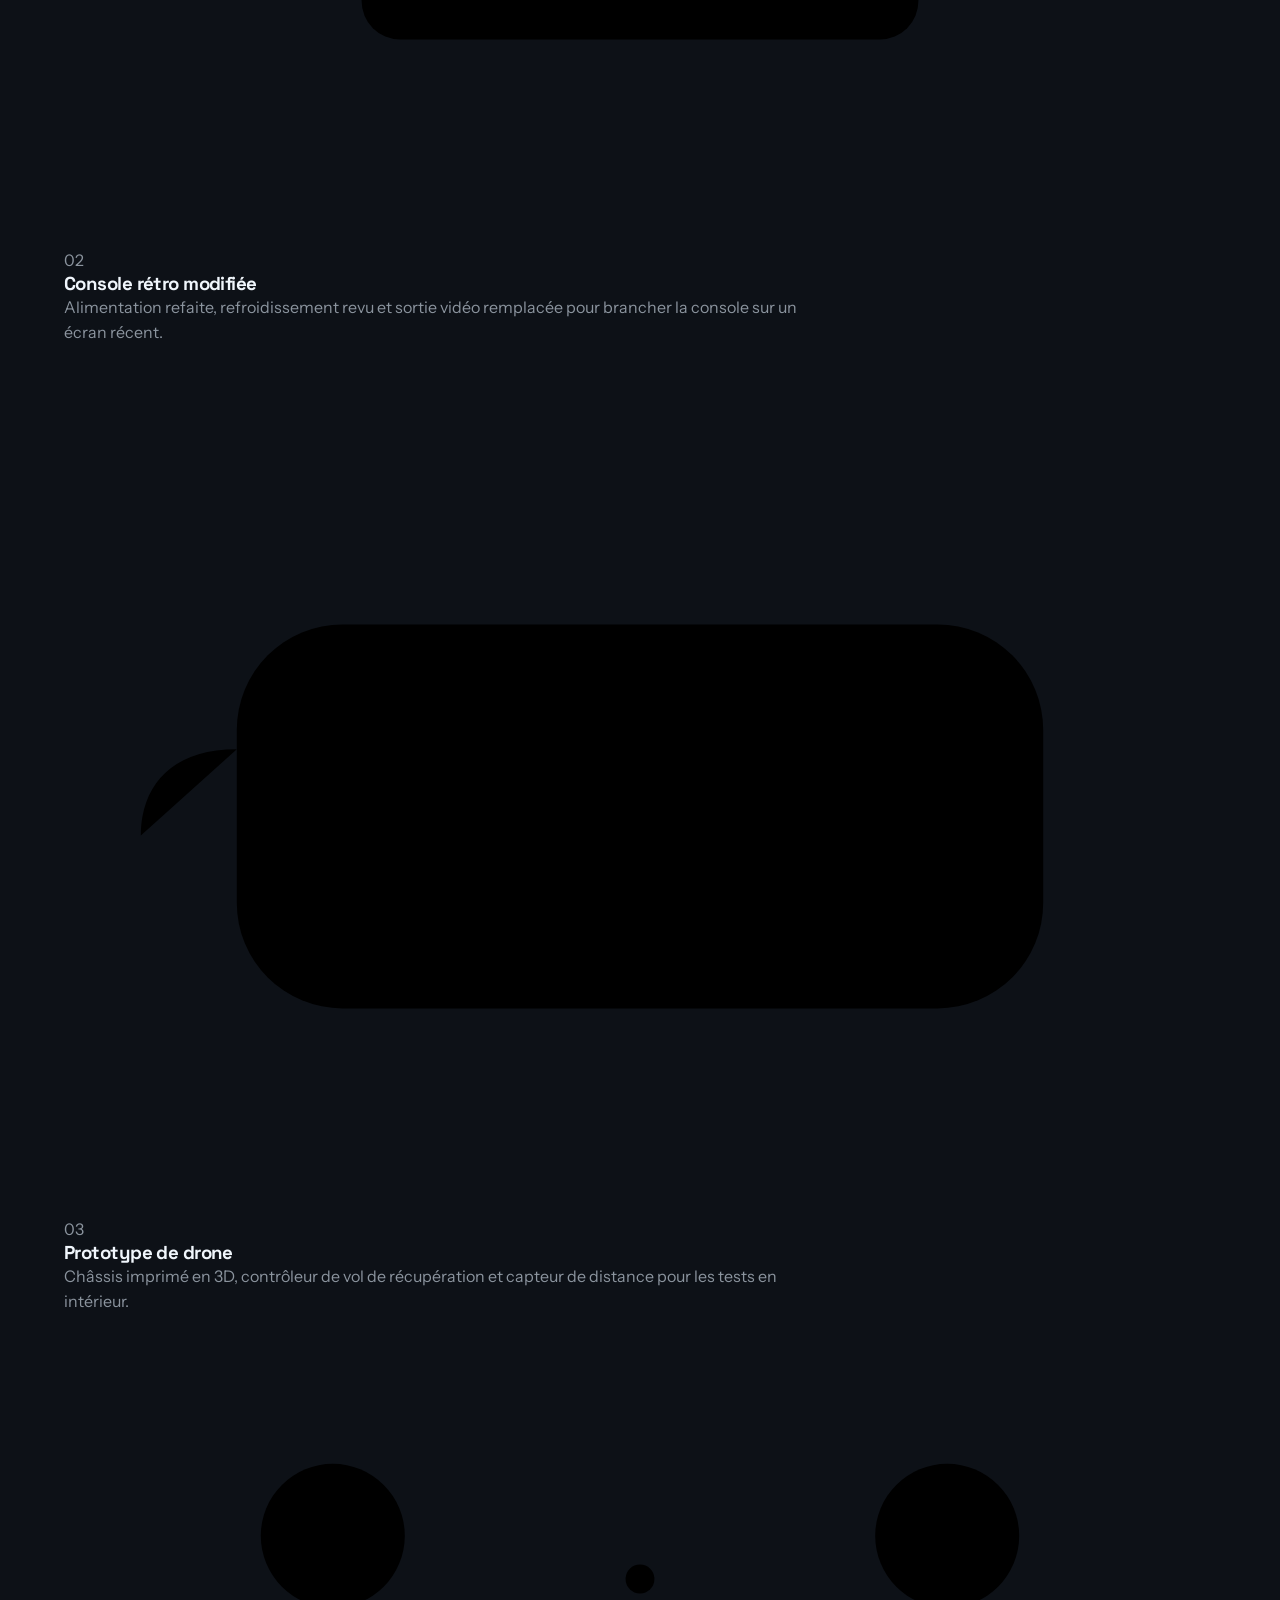
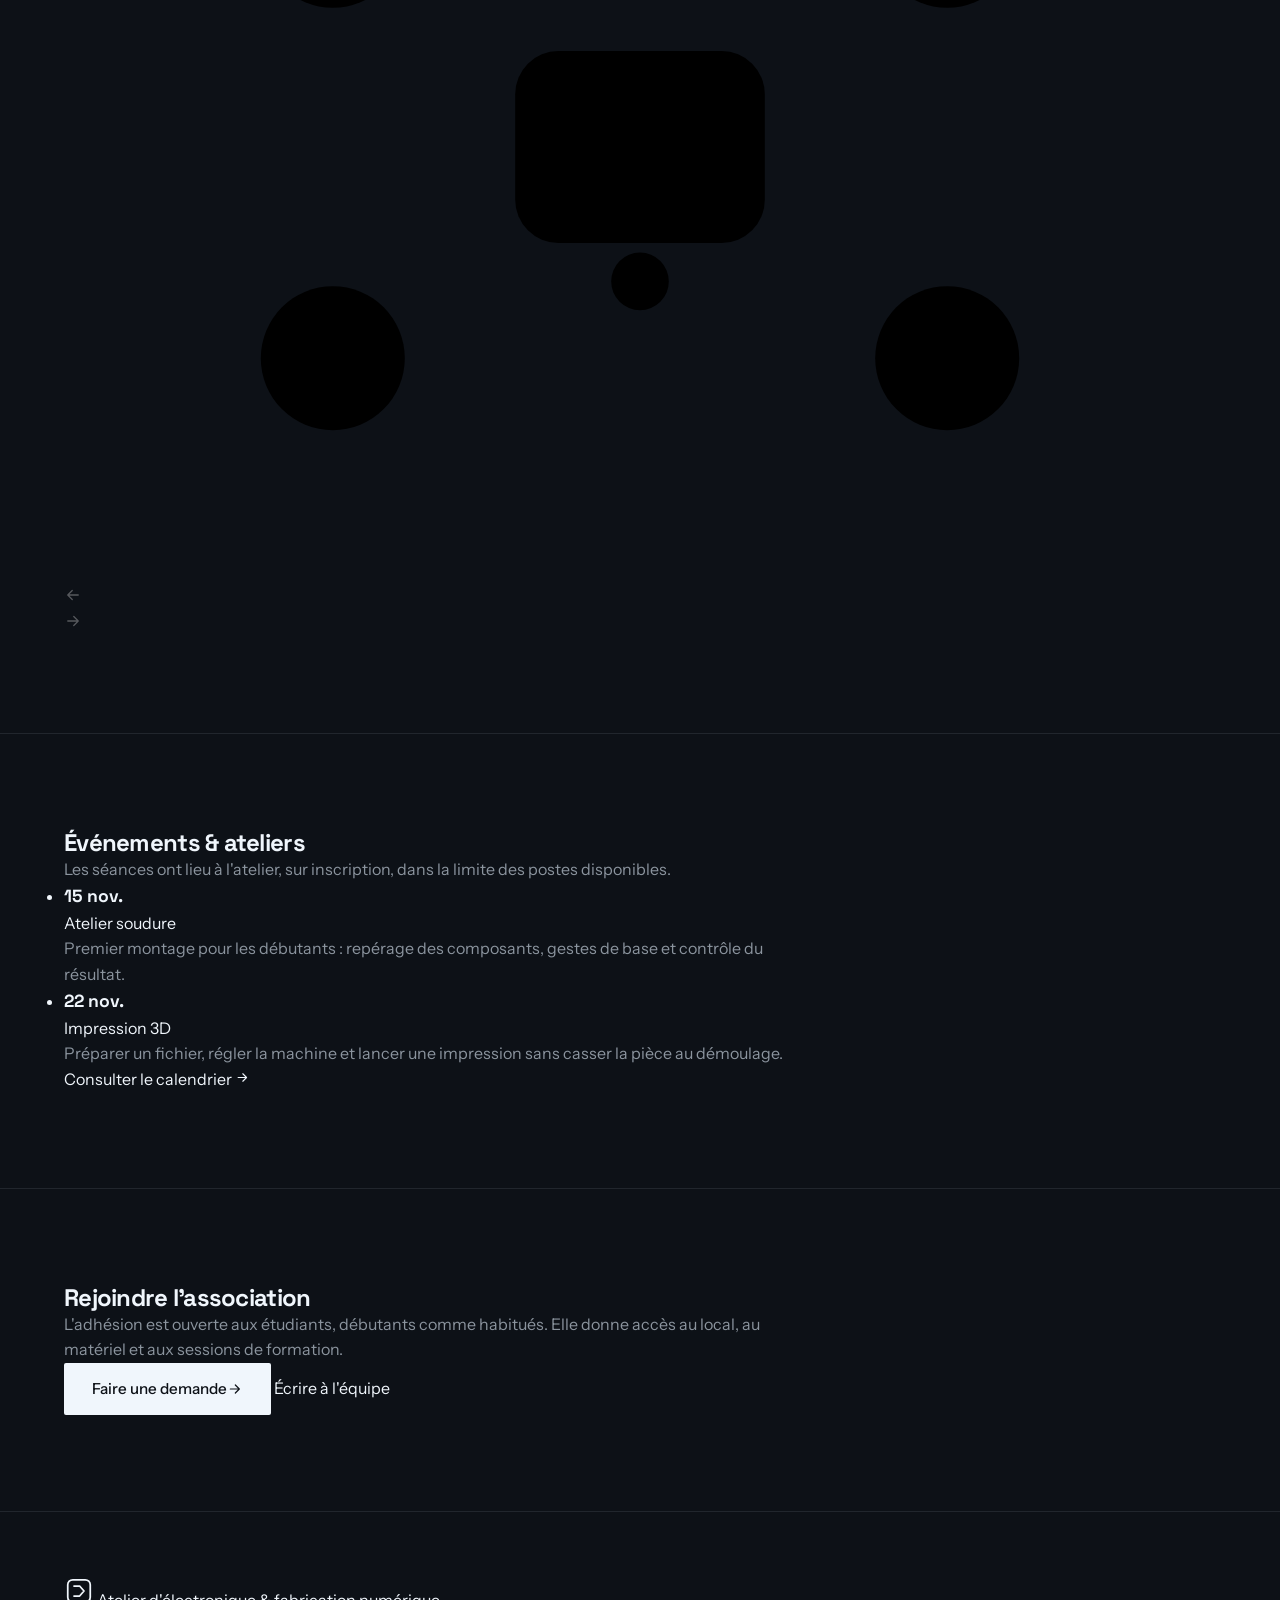
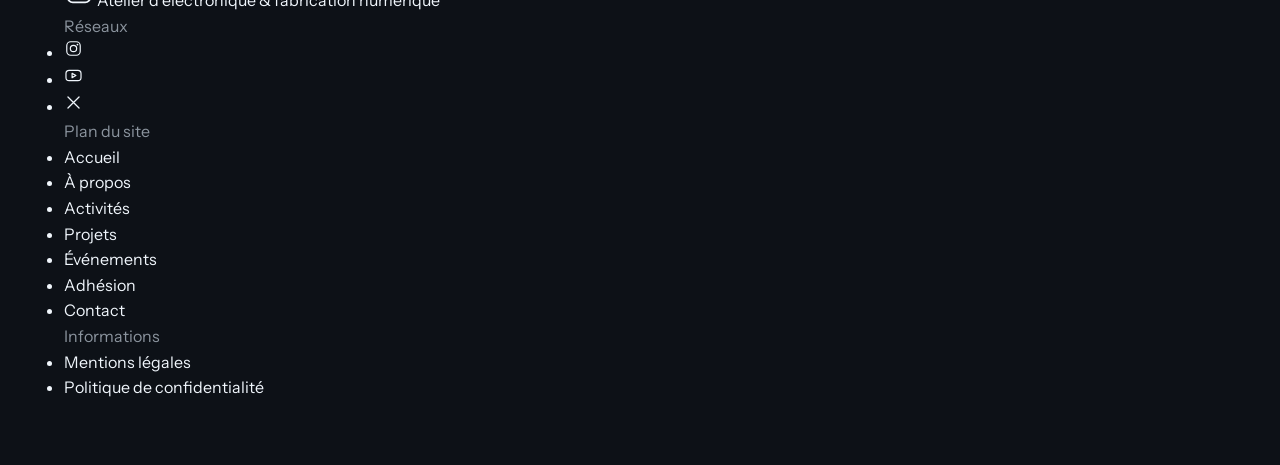
==== commit c47c9458: "Update index.html" ====
--- a/index.html
+++ b/index.html
@@ -1,248 +1,484 @@
 <!DOCTYPE html>
 <html lang="fr">
 <head>
-<meta charset="UTF-8">
-<meta name="viewport" content="width=device-width, initial-scale=1.0">
-<title>Electronique &amp; Makers – association étudiante</title>
-<meta name="description" content="Association étudiante dédiée à la fabrication numérique, l'électronique, la soudure et le modding. Présentation, projets, ateliers et adhésion.">
+<meta charset="utf-8">
+<meta name="viewport" content="width=device-width, initial-scale=1">
+<title>Atelier d'électronique étudiante : projets, ateliers, adhésion</title>
+<meta name="description" content="Association étudiante d'électronique et de fabrication numérique : circuits imprimés, soudure, modding, impression 3D et microcontrôleurs. Projets des membres, ateliers et adhésion.">
+<meta name="theme-color" content="#0A0C0F">
+<meta name="color-scheme" content="dark">
 <link rel="stylesheet" href="style.css">
 </head>
 <body>
 
-<header>
-  <div class="nav-brand">Electronique &amp; Makers</div>
-  <nav>
-    <ul class="nav-links">
-      <li><a href="#accueil" aria-current="page">Accueil</a></li>
-      <li><a href="#activites">Activités</a></li>
-      <li><a href="#projets">Projets</a></li>
-      <li><a href="#evenements">Événements</a></li>
-      <li><a href="#equipe">Équipe</a></li>
-      <li><a href="#contact">Contact</a></li>
+<a class="skip-link" href="#main">Aller au contenu</a>
+
+<header class="site-header">
+  <div class="header-inner">
+    <a class="brand" href="index.html">
+      <svg class="brand-mark" width="30" height="30" viewBox="0 0 24 24" aria-hidden="true" focusable="false">
+        <rect x="3" y="3" width="18" height="18" rx="4" fill="none" stroke="currentColor" stroke-width="1.4"/>
+        <path d="M8 8h4.5L16 12l-3.5 4H8" fill="none" stroke="currentColor" stroke-width="1.4" stroke-linecap="round" stroke-linejoin="round"/>
+      </svg>
+      <span class="brand-text">
+        <span class="brand-strong">Atelier d'électronique</span>
+        <span class="brand-soft">&amp; fabrication numérique</span>
+      </span>
+    </a>
+
+    <button class="nav-toggle" type="button" aria-expanded="false" aria-controls="primary-nav">
+      <svg width="18" height="18" viewBox="0 0 24 24" aria-hidden="true" focusable="false">
+        <path d="M4 7h16M4 12h16M4 17h16" fill="none" stroke="currentColor" stroke-width="1.6" stroke-linecap="round"/>
+      </svg>
+      <span>Menu</span>
+    </button>
+
+    <nav class="primary-nav" id="primary-nav" aria-label="Navigation principale">
+      <ul>
+        <li><a href="index.html" aria-current="page">Accueil</a></li>
+        <li><a href="about.html">À propos</a></li>
+        <li><a href="activities.html">Activités</a></li>
+        <li><a href="projects.html">Projets</a></li>
+        <li><a href="events.html">Événements</a></li>
+        <li><a href="join.html">Adhésion</a></li>
+        <li><a href="contact.html">Contact</a></li>
+      </ul>
+    </nav>
+  </div>
+</header>
+
+<main id="main">
+
+  <!-- ============ HERO ============ -->
+  <section class="hero" aria-labelledby="hero-title">
+    <div class="hero-copy">
+      <h1 class="hero-title" id="hero-title">Un atelier d'électronique ouvert aux étudiants</h1>
+      <p class="hero-sub">Circuits imprimés, soudure, impression 3D et microcontrôleurs. On arrive avec une idée, on repart avec un montage qui fonctionne.</p>
+      <div class="hero-actions">
+        <a class="btn btn-primary" href="join.html">
+          Rejoignez-nous
+          <svg class="icon" width="16" height="16" viewBox="0 0 24 24" aria-hidden="true" focusable="false">
+            <path d="M5 12h13M12.5 6l6 6-6 6" fill="none" stroke="currentColor" stroke-width="1.8" stroke-linecap="round" stroke-linejoin="round"/>
+          </svg>
+        </a>
+      </div>
+    </div>
+
+    <div class="hero-figure">
+      <svg class="schematic" viewBox="0 0 520 420" role="img" aria-labelledby="schema-title">
+        <title id="schema-title">Schéma d'un microcontrôleur relié à quatre broches d'alimentation et de données</title>
+
+        <rect class="s-body" x="205" y="155" width="150" height="110" rx="8"/>
+        <rect class="s-inner" x="228" y="178" width="104" height="64" rx="4"/>
+        <circle class="s-dot" cx="244" cy="194" r="2.5"/>
+        <circle class="s-dot" cx="316" cy="226" r="2.5"/>
+
+        <rect class="s-pad" x="197" y="176" width="10" height="10" rx="2"/>
+        <rect class="s-pad" x="197" y="234" width="10" height="10" rx="2"/>
+        <rect class="s-pad" x="353" y="176" width="10" height="10" rx="2"/>
+        <rect class="s-pad" x="353" y="234" width="10" height="10" rx="2"/>
+
+        <path class="s-trace s-trace--accent d1" pathLength="1" d="M197 181 H150 V104 H104"/>
+        <path class="s-trace d2" pathLength="1" d="M197 239 H150 V316 H104"/>
+        <path class="s-trace d3" pathLength="1" d="M363 181 H410 V104 H456"/>
+        <path class="s-trace d4" pathLength="1" d="M363 239 H410 V316 H456"/>
+
+        <circle class="s-term" cx="96" cy="104" r="8"/>
+        <circle class="s-term" cx="96" cy="316" r="8"/>
+        <circle class="s-term" cx="464" cy="104" r="8"/>
+        <circle class="s-term" cx="464" cy="316" r="8"/>
+
+        <text class="s-lbl" x="96" y="76" text-anchor="middle">3V3</text>
+        <text class="s-lbl" x="96" y="352" text-anchor="middle">GND</text>
+        <text class="s-lbl" x="464" y="76" text-anchor="middle">SDA</text>
+        <text class="s-lbl" x="464" y="352" text-anchor="middle">SCL</text>
+      </svg>
+    </div>
+  </section>
+
+  <!-- ============ PHILOSOPHIE ============ -->
+  <section class="section" aria-labelledby="philo-title">
+    <div class="philo-grid">
+      <div class="philo-intro">
+        <h2 class="section-title" id="philo-title">Notre philosophie</h2>
+        <p class="philo-text">Nous réunissons des étudiants qui veulent comprendre comment les objets fonctionnent, les réparer ou en construire d'autres. L'atelier fournit l'outillage et les composants de base ; les membres apportent leurs projets et leur temps.</p>
+      </div>
+
+      <ol class="philo-list">
+        <li>
+          <span class="philo-idx" aria-hidden="true">01</span>
+          <p>Un local équipé : fers à souder, imprimante 3D, alimentations et composants de base.</p>
+        </li>
+        <li>
+          <span class="philo-idx" aria-hidden="true">02</span>
+          <p>On apprend en manipulant, avec l'aide de ceux qui ont déjà pratiqué.</p>
+        </li>
+        <li>
+          <span class="philo-idx" aria-hidden="true">03</span>
+          <p>Les schémas, le code et les montages sont documentés et partagés.</p>
+        </li>
+        <li>
+          <span class="philo-idx" aria-hidden="true">04</span>
+          <p>La sécurité passe avant : chacun est formé avant d'utiliser les machines.</p>
+        </li>
+      </ol>
+    </div>
+  </section>
+
+  <!-- ============ ACTIVITÉS ============ -->
+  <section class="section activities" aria-labelledby="activities-title">
+    <div class="activities-inner">
+      <h2 class="section-title" id="activities-title">Nos activités</h2>
+
+      <ul class="activity-list">
+        <li>
+          <svg class="activity-icon" viewBox="0 0 24 24" aria-hidden="true" focusable="false">
+            <rect x="3" y="4" width="18" height="16" rx="2" fill="none" stroke="currentColor" stroke-width="1.5"/>
+            <circle cx="8" cy="9" r="1.7" fill="none" stroke="currentColor" stroke-width="1.5"/>
+            <circle cx="16" cy="15" r="1.7" fill="none" stroke="currentColor" stroke-width="1.5"/>
+            <path d="M8 9h4.2A3.8 3.8 0 0 1 16 12.8v.5" fill="none" stroke="currentColor" stroke-width="1.5" stroke-linecap="round"/>
+          </svg>
+          <span class="activity-name">Conception de circuits imprimés (PCB)</span>
+        </li>
+        <li>
+          <svg class="activity-icon" viewBox="0 0 24 24" aria-hidden="true" focusable="false">
+            <path d="M3.5 20.5 8 16" fill="none" stroke="currentColor" stroke-width="1.5" stroke-linecap="round"/>
+            <path d="m8 16 7.5-7.5" fill="none" stroke="currentColor" stroke-width="1.5" stroke-linecap="round"/>
+            <path d="m15.5 8.5 2-2 2.5 2.5-2 2z" fill="none" stroke="currentColor" stroke-width="1.5" stroke-linejoin="round"/>
+            <path d="M18.4 14.6c1 1.1 1.5 1.9 1.5 2.5a1.6 1.6 0 0 1-3.2 0c0-.6.6-1.4 1.7-2.5z" fill="none" stroke="currentColor" stroke-width="1.5" stroke-linejoin="round"/>
+          </svg>
+          <span class="activity-name">Soudure et réparation</span>
+        </li>
+        <li>
+          <svg class="activity-icon" viewBox="0 0 24 24" aria-hidden="true" focusable="false">
+            <rect x="3" y="6" width="18" height="12" rx="3" fill="none" stroke="currentColor" stroke-width="1.5"/>
+            <path d="M7.5 12h3M9 10.5v3" fill="none" stroke="currentColor" stroke-width="1.5" stroke-linecap="round"/>
+            <circle cx="15.5" cy="10.7" r="1.1" fill="none" stroke="currentColor" stroke-width="1.4"/>
+            <circle cx="17.6" cy="13.3" r="1.1" fill="none" stroke="currentColor" stroke-width="1.4"/>
+          </svg>
+          <span class="activity-name">Modding de consoles et de périphériques</span>
+        </li>
+        <li>
+          <svg class="activity-icon" viewBox="0 0 24 24" aria-hidden="true" focusable="false">
+            <path d="M12 3v7.5" fill="none" stroke="currentColor" stroke-width="1.5" stroke-linecap="round"/>
+            <path d="M8.5 10.5h7l-1.4 4h-4.2z" fill="none" stroke="currentColor" stroke-width="1.5" stroke-linejoin="round"/>
+            <path d="M6 18h12M6 15h12" fill="none" stroke="currentColor" stroke-width="1.5" stroke-linecap="round"/>
+          </svg>
+          <span class="activity-name">Impression 3D de pièces et de prototypes</span>
+        </li>
+        <li>
+          <svg class="activity-icon" viewBox="0 0 24 24" aria-hidden="true" focusable="false">
+            <rect x="7" y="7" width="10" height="10" rx="1.5" fill="none" stroke="currentColor" stroke-width="1.5"/>
+            <path d="M10 3v4M14 3v4M10 17v4M14 17v4M3 10h4M3 14h4M17 10h4M17 14h4" fill="none" stroke="currentColor" stroke-width="1.5" stroke-linecap="round"/>
+          </svg>
+          <span class="activity-name">Programmation de microcontrôleurs</span>
+        </li>
+        <li>
+          <svg class="activity-icon" viewBox="0 0 24 24" aria-hidden="true" focusable="false">
+            <circle cx="6" cy="6" r="2.2" fill="none" stroke="currentColor" stroke-width="1.5"/>
+            <circle cx="18" cy="6" r="2.2" fill="none" stroke="currentColor" stroke-width="1.5"/>
+            <circle cx="12" cy="18" r="2.2" fill="none" stroke="currentColor" stroke-width="1.5"/>
+            <path d="M8.2 6h7.6M7.2 8l3.6 8M16.8 8l-3.6 8" fill="none" stroke="currentColor" stroke-width="1.5" stroke-linecap="round"/>
+          </svg>
+          <span class="activity-name">Projets DIY et prototypage</span>
+        </li>
+      </ul>
+    </div>
+  </section>
+
+  <!-- ============ PROJETS PHARES ============ -->
+  <section class="section" aria-labelledby="projects-title">
+    <div class="projects-head">
+      <h2 class="section-title" id="projects-title">Projets phares</h2>
+      <p>Trois projets menés par les membres, du premier schéma au montage final.</p>
+    </div>
+
+    <div class="slider">
+      <div class="slider-track" id="slider-track" tabindex="0" role="group" aria-roledescription="carrousel" aria-label="Projets phares">
+
+        <article class="slide" aria-roledescription="diapositive" aria-label="1 sur 3">
+          <div class="slide-copy">
+            <p class="slide-index" aria-hidden="true">01</p>
+            <h3 class="slide-title">Station météo connectée</h3>
+            <p class="slide-desc">Capteurs de température et d'humidité, écran LCD et alerte de gel envoyée par Wi-Fi.</p>
+          </div>
+          <div class="slide-figure">
+            <svg viewBox="0 0 240 180" aria-hidden="true" focusable="false">
+              <rect class="pf-line" x="62" y="42" width="116" height="96" rx="8"/>
+              <rect class="pf-soft" x="78" y="58" width="84" height="44" rx="3"/>
+              <path class="pf-soft" d="M86 72h34M86 84h20"/>
+              <path class="pf-accent" d="M132 88v-8M140 88v-14M148 88v-20"/>
+              <path class="pf-line" d="M120 42V28"/>
+              <circle class="pf-accent" cx="120" cy="24" r="3"/>
+              <path class="pf-line" d="M86 138v12M154 138v12M72 150h96"/>
+            </svg>
+          </div>
+        </article>
+
+        <article class="slide" aria-roledescription="diapositive" aria-label="2 sur 3">
+          <div class="slide-copy">
+            <p class="slide-index" aria-hidden="true">02</p>
+            <h3 class="slide-title">Console rétro modifiée</h3>
+            <p class="slide-desc">Alimentation refaite, refroidissement revu et sortie vidéo remplacée pour brancher la console sur un écran récent.</p>
+          </div>
+          <div class="slide-figure">
+            <svg viewBox="0 0 240 180" aria-hidden="true" focusable="false">
+              <rect class="pf-line" x="36" y="58" width="168" height="80" rx="22"/>
+              <path class="pf-line" d="M72 86v22M61 97h22"/>
+              <circle class="pf-accent" cx="148" cy="90" r="6"/>
+              <circle class="pf-soft" cx="166" cy="104" r="6"/>
+              <path class="pf-soft" d="M142 122h30"/>
+              <path class="pf-line" d="M36 84c-14 0-20 8-20 18"/>
+            </svg>
+          </div>
+        </article>
+
+        <article class="slide" aria-roledescription="diapositive" aria-label="3 sur 3">
+          <div class="slide-copy">
+            <p class="slide-index" aria-hidden="true">03</p>
+            <h3 class="slide-title">Prototype de drone</h3>
+            <p class="slide-desc">Châssis imprimé en 3D, contrôleur de vol de récupération et capteur de distance pour les tests en intérieur.</p>
+          </div>
+          <div class="slide-figure">
+            <svg viewBox="0 0 240 180" aria-hidden="true" focusable="false">
+              <path class="pf-line" d="M96 78 62 52M144 78l34-26M96 102l-34 26M144 102l34 26"/>
+              <circle class="pf-line" cx="56" cy="46" r="15"/>
+              <circle class="pf-line" cx="184" cy="46" r="15"/>
+              <circle class="pf-line" cx="56" cy="134" r="15"/>
+              <circle class="pf-line" cx="184" cy="134" r="15"/>
+              <rect class="pf-line" x="94" y="70" width="52" height="40" rx="9"/>
+              <path class="pf-accent" d="M120 70V58"/>
+              <circle class="pf-accent" cx="120" cy="55" r="3"/>
+              <circle class="pf-soft" cx="120" cy="118" r="6"/>
+            </svg>
+          </div>
+        </article>
+
+      </div>
+
+      <div class="slider-controls">
+        <button class="icon-btn slider-prev" type="button" aria-label="Projet précédent" aria-controls="slider-track" disabled>
+          <svg width="18" height="18" viewBox="0 0 24 24" aria-hidden="true" focusable="false">
+            <path d="M19 12H6M11 6l-6 6 6 6" fill="none" stroke="currentColor" stroke-width="1.7" stroke-linecap="round" stroke-linejoin="round"/>
+          </svg>
+        </button>
+
+        <div class="slider-progress" aria-hidden="true">
+          <span class="slider-progress-bar"></span>
+        </div>
+
+        <button class="icon-btn slider-next" type="button" aria-label="Projet suivant" aria-controls="slider-track">
+          <svg width="18" height="18" viewBox="0 0 24 24" aria-hidden="true" focusable="false">
+            <path d="M5 12h13M13 6l6 6-6 6" fill="none" stroke="currentColor" stroke-width="1.7" stroke-linecap="round" stroke-linejoin="round"/>
+          </svg>
+        </button>
+      </div>
+    </div>
+  </section>
+
+  <!-- ============ ÉVÉNEMENTS ============ -->
+  <section class="section" aria-labelledby="events-title">
+    <h2 class="section-title" id="events-title">Événements &amp; ateliers</h2>
+    <p class="events-intro">Les séances ont lieu à l'atelier, sur inscription, dans la limite des postes disponibles.</p>
+
+    <ul class="event-list">
+      <li>
+        <span class="event-date">15 nov.</span>
+        <div>
+          <a class="event-name" href="events.html">Atelier soudure</a>
+          <p class="event-desc">Premier montage pour les débutants : repérage des composants, gestes de base et contrôle du résultat.</p>
+        </div>
+      </li>
+      <li>
+        <span class="event-date">22 nov.</span>
+        <div>
+          <a class="event-name" href="events.html">Impression 3D</a>
+          <p class="event-desc">Préparer un fichier, régler la machine et lancer une impression sans casser la pièce au démoulage.</p>
+        </div>
+      </li>
     </ul>
-  </nav>
-</header>
-
-<main>
-  <section id="accueil" class="hero">
-    <div class="hero-content">
-      <h1><span>Electronique &amp; Makers</span>Conception et fabrication numérique.</h1>
-      <p>L'association rassemble les étudiants autour de la conception de circuits, du prototypage et du modding. Nous mettons à disposition l'espace, le matériel et le partage des connaissances.</p>
-      <a href="join.html" class="btn btn-primary">Rejoindre</a>
-    </div>
-    <div class="hero-visual" aria-hidden="true">
-      <svg width="120" height="120" viewBox="0 0 24 24" fill="none" stroke="var(--text-secondary)" stroke-width="1.5">
-        <path d="M12 2v20M17 5H9.5a3.5 3.5 0 0 0 0 7h5a3.5 3.5 0 0 1 0 7H6" />
-      </svg>
-    </div>
-  </section>
-
-  <section id="activites" class="expertise">
-    <div class="expertise-header">
-      <h2>Domaines d’activité</h2>
-      <p>Les différents volets techniques abordés au sein de l'atelier, de la théorie à la réalisation matérielle.</p>
-    </div>
-    <div class="expertise-list">
-      <div class="expertise-item">
-        <h3>Conception de PCB</h3>
-        <p>Dessin des circuits, fabrication et tests des cartes.</p>
-        <a href="activities.html">Détails →</a>
-      </div>
-      <div class="expertise-item">
-        <h3>Soudure</h3>
-        <p>Assemblage de composants et réparation de matériel.</p>
-        <a href="activities.html">Détails →</a>
-      </div>
-      <div class="expertise-item">
-        <h3>Modding</h3>
-        <p>Modification de matériel et réalisation d'extensions.</p>
-        <a href="activities.html">Détails →</a>
-      </div>
-      <div class="expertise-item">
-        <h3>Impression 3D</h3>
-        <p>Fabrication de pièces et prototypage rapide.</p>
-        <a href="activities.html">Détails →</a>
-      </div>
-      <div class="expertise-item">
-        <h3>Microcontrôleurs</h3>
-        <p>Programmation embarquée et intégration de capteurs.</p>
-        <a href="activities.html">Détails →</a>
-      </div>
-    </div>
-  </section>
-
-  <section id="projets" class="projects">
-    <div class="projects-intro">
+
+    <div class="events-foot">
+      <a class="link-line" href="events.html">
+        Consulter le calendrier
+        <svg width="15" height="15" viewBox="0 0 24 24" aria-hidden="true" focusable="false">
+          <path d="M5 12h13M12.5 6l6 6-6 6" fill="none" stroke="currentColor" stroke-width="1.8" stroke-linecap="round" stroke-linejoin="round"/>
+        </svg>
+      </a>
+    </div>
+  </section>
+
+  <!-- ============ REJOINDRE ============ -->
+  <section class="join" aria-labelledby="join-title">
+    <div class="join-inner">
       <div>
-        <h2>Galerie de projets</h2>
-        <p>Réalisations matérielles conçues par les membres.</p>
-      </div>
-      <a href="projects.html" class="btn btn-secondary">Voir tous les projets →</a>
-    </div>
-    <div class="projects-carousel-container">
-      <div class="projects-track" id="projectsTrack">
-        <div class="project-slide">
-          <div class="project-info">
-            <h3>Analyseur logique</h3>
-            <p>Conception d'un circuit imprimé double face dédié au diagnostic de signaux numériques bas niveau avec interface USB.</p>
-          </div>
-          <div class="project-blueprint" aria-hidden="true">
-            <svg width="80" height="80" viewBox="0 0 24 24" fill="none" stroke="var(--text-secondary)" stroke-width="1">
-              <rect x="2" y="3" width="20" height="14" rx="2" />
-              <line x1="8" y1="21" x2="16" y2="21" />
-              <line x1="12" y1="17" x2="12" y2="21" />
-            </svg>
-          </div>
-        </div>
-        <div class="project-slide">
-          <div class="project-info">
-            <h3>Station de reprise thermique</h3>
-            <p>Développement d'un contrôleur embarqué pour réguler une alimentation de fer à souder avec affichage et sécurité.</p>
-          </div>
-          <div class="project-blueprint" aria-hidden="true">
-            <svg width="80" height="80" viewBox="0 0 24 24" fill="none" stroke="var(--text-secondary)" stroke-width="1">
-              <path d="M14.7 6.3a1 1 0 0 0 0 1.4l1.6 1.6a1 1 0 0 0 1.4 0l3.77-3.77a6 6 0 0 1-7.94 7.94l-6.91 6.91a2.12 2.12 0 0 1-3-3l6.91-6.91a6 6 0 0 1 7.94-7.94l-3.76 3.76z" />
-            </svg>
-          </div>
-        </div>
-        <div class="project-slide">
-          <div class="project-info">
-            <h3>Boîtier console rétro</h3>
-            <p>Impression 3D et intégration d'une sortie vidéo personnalisée pour console de salon.</p>
-          </div>
-          <div class="project-blueprint" aria-hidden="true">
-            <svg width="80" height="80" viewBox="0 0 24 24" fill="none" stroke="var(--text-secondary)" stroke-width="1">
-              <path d="M21 16V8a2 2 0 0 0-1-1.73l-7-4a2 2 0 0 0-2 0l-7 4A2 2 0 0 0 3 8v8a2 2 0 0 0 1 1.73l7 4a2 2 0 0 0 2 0l7-4A2 2 0 0 0 21 16z" />
-              <polyline points="3.27 6.96 12 12.01 20.73 6.96" />
-              <line x1="12" y1="22.08" x2="12" y2="12" />
-            </svg>
-          </div>
-        </div>
-      </div>
-    </div>
-    <div class="projects-nav">
-      <button class="btn btn-secondary" id="prevProject" aria-label="Projet précédent">Précédent</button>
-      <button class="btn btn-secondary" id="nextProject" aria-label="Projet suivant">Suivant</button>
-    </div>
-  </section>
-
-  <section id="evenements" class="events">
-    <div class="events-header">
-      <h2>Événements et ateliers</h2>
-      <p>Sessions pratiques pour apprendre, fabriquer et échanger entre membres.</p>
-    </div>
-    <div class="events-list">
-      <article class="event-card">
-        <div class="event-date">Prochainement</div>
-        <div class="event-details">
-          <h3>Atelier soudure de base</h3>
-          <p>Initiation à la soudure manuelle et à la manipulation de cartes.</p>
-        </div>
-      </article>
-      <article class="event-card">
-        <div class="event-date">Prochainement</div>
-        <div class="event-details">
-          <h3>Session modding</h3>
-          <p>Installation de matériel et personnalisation de boîtiers.</p>
-        </div>
-      </article>
-      <article class="event-card">
-        <div class="event-date">Prochainement</div>
-        <div class="event-details">
-          <h3>Initiation à l’impression 3D</h3>
-          <p>Paramétrage et impression d'une pièce simple.</p>
-        </div>
-      </article>
-      <div style="margin-top: 1rem;">
-        <a href="events.html" class="btn btn-secondary">Consulter le calendrier →</a>
-      </div>
-    </div>
-  </section>
-
-  <section id="equipe" class="about">
-    <div class="about-content">
-      <h2>L’équipe</h2>
-      <p>Un groupe d’étudiants réunis autour de la technique et du matériel. Nous travaillons dans un espace équipé pour partager nos connaissances et mener à bien des projets collectifs.</p>
-      <a href="team.html" class="btn btn-secondary">Rencontrer l’équipe →</a>
-    </div>
-    <div class="about-schema" aria-hidden="true">
-      <svg width="120" height="120" viewBox="0 0 24 24" fill="none" stroke="var(--text-secondary)" stroke-width="1">
-        <path d="M17 21v-2a4 4 0 0 0-4-4H5a4 4 0 0 0-4 4v2"></path>
-        <circle cx="9" cy="7" r="4"></circle>
-        <path d="M23 21v-2a4 4 0 0 0-3-3.87"></path>
-        <path d="M16 3.13a4 4 0 0 1 0 7.75"></path>
-      </svg>
-    </div>
-  </section>
-
-  <section id="contact" class="contact-section">
-    <div class="contact-intro">
-      <h2>Contact</h2>
-      <p>Pour toute question relative aux activités, aux ateliers ou à l'adhésion.</p>
-      <div style="margin-top: 2rem;">
-        <a href="join.html" class="btn btn-secondary">Devenir membre</a>
-      </div>
-    </div>
-    <form class="contact-form" action="#" method="POST">
-      <div class="form-group">
-        <label for="name">Nom</label>
-        <input type="text" id="name" name="name" class="form-control" required>
-      </div>
-      <div class="form-group">
-        <label for="email">Adresse e-mail</label>
-        <input type="email" id="email" name="email" class="form-control" required>
-      </div>
-      <div class="form-group">
-        <label for="message">Message</label>
-        <textarea id="message" name="message" class="form-control" required></textarea>
-      </div>
-      <button type="submit" class="btn btn-primary">Envoyer</button>
-    </form>
-  </section>
+        <h2 class="join-title" id="join-title">Rejoindre l'association</h2>
+        <p class="join-text">L'adhésion est ouverte aux étudiants, débutants comme habitués. Elle donne accès au local, au matériel et aux sessions de formation.</p>
+      </div>
+
+      <div class="join-actions">
+        <a class="btn btn-primary" href="join.html">
+          Faire une demande
+          <svg class="icon" width="16" height="16" viewBox="0 0 24 24" aria-hidden="true" focusable="false">
+            <path d="M5 12h13M12.5 6l6 6-6 6" fill="none" stroke="currentColor" stroke-width="1.8" stroke-linecap="round" stroke-linejoin="round"/>
+          </svg>
+        </a>
+        <a class="link-line" href="contact.html">Écrire à l'équipe</a>
+      </div>
+    </div>
+  </section>
+
 </main>
 
-<footer>
-  <ul class="footer-nav">
-    <li><a href="#accueil">Accueil</a></li>
-    <li><a href="activities.html">Activités</a></li>
-    <li><a href="projects.html">Projets</a></li>
-    <li><a href="events.html">Événements</a></li>
-    <li><a href="team.html">Équipe</a></li>
-    <li><a href="join.html">Rejoindre</a></li>
-    <li><a href="contact.html">Contact</a></li>
-  </ul>
-  <div class="footer-bottom">
-    <p>© Association Electronique &amp; Makers</p>
-    <p>Tous droits réservés</p>
+<footer class="site-footer">
+  <div class="footer-inner">
+
+    <div>
+      <div class="footer-brand">
+        <svg class="brand-mark" width="30" height="30" viewBox="0 0 24 24" aria-hidden="true" focusable="false">
+          <rect x="3" y="3" width="18" height="18" rx="4" fill="none" stroke="currentColor" stroke-width="1.4"/>
+          <path d="M8 8h4.5L16 12l-3.5 4H8" fill="none" stroke="currentColor" stroke-width="1.4" stroke-linecap="round" stroke-linejoin="round"/>
+        </svg>
+        <span class="brand-text">
+          <span class="brand-strong">Atelier d'électronique</span>
+          <span class="brand-soft">&amp; fabrication numérique</span>
+        </span>
+      </div>
+
+      <p class="footer-title">Réseaux</p>
+      <ul class="social">
+        <li>
+          <a href="https://www.instagram.com/" rel="noopener noreferrer" aria-label="Instagram">
+            <svg width="19" height="19" viewBox="0 0 24 24" aria-hidden="true" focusable="false">
+              <rect x="3.5" y="3.5" width="17" height="17" rx="5" fill="none" stroke="currentColor" stroke-width="1.5"/>
+              <circle cx="12" cy="12" r="4" fill="none" stroke="currentColor" stroke-width="1.5"/>
+              <circle cx="17" cy="7" r="1.1" fill="currentColor"/>
+            </svg>
+          </a>
+        </li>
+        <li>
+          <a href="https://www.youtube.com/" rel="noopener noreferrer" aria-label="YouTube">
+            <svg width="19" height="19" viewBox="0 0 24 24" aria-hidden="true" focusable="false">
+              <rect x="2.5" y="5.5" width="19" height="13" rx="4" fill="none" stroke="currentColor" stroke-width="1.5"/>
+              <path d="M10.2 9.3 15 12l-4.8 2.7z" fill="none" stroke="currentColor" stroke-width="1.5" stroke-linejoin="round"/>
+            </svg>
+          </a>
+        </li>
+        <li>
+          <a href="https://x.com/" rel="noopener noreferrer" aria-label="X">
+            <svg width="19" height="19" viewBox="0 0 24 24" aria-hidden="true" focusable="false">
+              <path d="M5 5l14 14M19 5L5 19" fill="none" stroke="currentColor" stroke-width="1.6" stroke-linecap="round"/>
+            </svg>
+          </a>
+        </li>
+      </ul>
+    </div>
+
+    <nav aria-label="Plan du site">
+      <p class="footer-title">Plan du site</p>
+      <ul class="footer-links">
+        <li><a href="index.html">Accueil</a></li>
+        <li><a href="about.html">À propos</a></li>
+        <li><a href="activities.html">Activités</a></li>
+        <li><a href="projects.html">Projets</a></li>
+        <li><a href="events.html">Événements</a></li>
+        <li><a href="join.html">Adhésion</a></li>
+        <li><a href="contact.html">Contact</a></li>
+      </ul>
+    </nav>
+
+    <div>
+      <p class="footer-title">Informations</p>
+      <ul class="footer-links">
+        <li><a href="mentions-legales.html">Mentions légales</a></li>
+        <li><a href="confidentialite.html">Politique de confidentialité</a></li>
+      </ul>
+    </div>
+
   </div>
 </footer>
 
 <script>
-document.addEventListener('DOMContentLoaded', () => {
-  const track = document.getElementById('projectsTrack');
-  const slides = track ? Array.from(track.children) : [];
-  const nextBtn = document.getElementById('nextProject');
-  const prevBtn = document.getElementById('prevProject');
-  let currentIndex = 0;
-
-  function updateCarousel() {
-    if (!track) return;
-    track.style.transform = `translateX(-${currentIndex * 100}%)`;
+(function () {
+  'use strict';
+
+  /* --- Navigation mobile --- */
+  var toggle = document.querySelector('.nav-toggle');
+  var nav = document.getElementById('primary-nav');
+  var body = document.body;
+
+  function closeNav() {
+    if (!toggle) return;
+    toggle.setAttribute('aria-expanded', 'false');
+    body.classList.remove('nav-open');
   }
 
-  if (nextBtn && prevBtn && slides.length > 0) {
-    nextBtn.addEventListener('click', () => {
-      currentIndex = (currentIndex + 1) % slides.length;
-      updateCarousel();
+  if (toggle && nav) {
+    toggle.addEventListener('click', function () {
+      var isOpen = toggle.getAttribute('aria-expanded') === 'true';
+      toggle.setAttribute('aria-expanded', String(!isOpen));
+      body.classList.toggle('nav-open', !isOpen);
     });
 
-    prevBtn.addEventListener('click', () => {
-      currentIndex = (currentIndex - 1 + slides.length) % slides.length;
-      updateCarousel();
+    nav.addEventListener('click', function (event) {
+      if (event.target.closest('a')) closeNav();
+    });
+
+    document.addEventListener('keydown', function (event) {
+      if (event.key === 'Escape' && body.classList.contains('nav-open')) {
+        closeNav();
+        toggle.focus();
+      }
+    });
+
+    window.addEventListener('resize', function () {
+      if (window.innerWidth >= 960) closeNav();
     });
   }
-});
+
+  /* --- Carrousel des projets --- */
+  var track = document.getElementById('slider-track');
+  var prevBtn = document.querySelector('.slider-prev');
+  var nextBtn = document.querySelector('.slider-next');
+  var bar = document.querySelector('.slider-progress-bar');
+  var reduceMotion = window.matchMedia('(prefers-reduced-motion: reduce)');
+
+  if (track && prevBtn && nextBtn) {
+
+    function update() {
+      var max = track.scrollWidth - track.clientWidth;
+      var ratio = max > 0 ? track.scrollLeft / max : 0;
+
+      if (bar) {
+        bar.style.transform = 'scaleX(' + (0.34 + ratio * 0.66).toFixed(4) + ')';
+      }
+      prevBtn.disabled = track.scrollLeft <= 4;
+      nextBtn.disabled = max <= 4 || track.scrollLeft >= max - 4;
+    }
+
+    function go(direction) {
+      var step = track.clientWidth;
+      track.scrollBy({
+        left: direction * step,
+        behavior: reduceMotion.matches ? 'auto' : 'smooth'
+      });
+    }
+
+    prevBtn.addEventListener('click', function () { go(-1); });
+    nextBtn.addEventListener('click', function () { go(1); });
+
+    track.addEventListener('scroll', update, { passive: true });
+    window.addEventListener('resize', update);
+
+    track.addEventListener('keydown', function (event) {
+      if (event.key === 'ArrowRight') { event.preventDefault(); go(1); }
+      if (event.key === 'ArrowLeft') { event.preventDefault(); go(-1); }
+    });
+
+    update();
+  }
+})();
 </script>
 
 </body>
-</html>
+</html>
--- a/style.css
+++ b/style.css
@@ -1,1004 +1,543 @@
+@import url('https://fonts.googleapis.com/css2?family=Space+Grotesk:wght@400;500;700&family=Instrument+Sans:wght@400;500;600&display=swap');
+
 :root {
-            /* Palette Lab Noir optimisée - WCAG AA Conforme */
-            --bg: #12121A;
-            --surface: #1E1E2E;
-            --surface-hover: #262638;
-            --text: #F4F4F6;
-            --text-secondary: #A0A0B8;
-            --accent: #3B82F6;
-            --accent-hover: #60A5FA;
-            --accent-active: #2563EB;
-            --success: #10B981;
-            --error: #EF4444;
-            --border: #2E2E42;
-            --border-focus: #3B82F6;
-            
-            /* Système de design */
-            --radius-sm: 4px;
-            --radius: 8px;
-            --radius-lg: 12px;
-            --shadow-subtle: 0 4px 20px rgba(0, 0, 0, 0.3);
-            --shadow-accent: 0 4px 14px rgba(59, 130, 246, 0.3);
-            --shadow-accent-hover: 0 6px 20px rgba(59, 130, 246, 0.4);
-            --transition: all 0.25s cubic-bezier(0.16, 1, 0.3, 1);
-        }
-
-        *, *::before, *::after {
-            box-sizing: border-box;
-            margin: 0;
-            padding: 0;
-        }
-
-        ::selection {
-            background-color: var(--accent);
-            color: var(--bg);
-        }
-
-        html {
-            scroll-behavior: smooth;
-            scroll-padding-top: 6rem;
-        }
-
-        body {
-            background-color: var(--bg);
-            color: var(--text);
-            font-family: 'IBM Plex Sans', sans-serif;
-            font-size: 1rem;
-            line-height: 1.6;
-            overflow-x: hidden;
-            -webkit-font-smoothing: antialiased;
-            -moz-osx-font-smoothing: grayscale;
-        }
-
-        /* Scrollbar personnalisée */
-        ::-webkit-scrollbar {
-            width: 8px;
-        }
-        ::-webkit-scrollbar-track {
-            background: var(--bg);
-        }
-        ::-webkit-scrollbar-thumb {
-            background: var(--surface);
-            border-radius: var(--radius);
-            border: 2px solid var(--bg);
-        }
-        ::-webkit-scrollbar-thumb:hover {
-            background: var(--accent);
-        }
-
-        /* Focus visible accessibilité rigoureux */
-        :focus-visible {
-            outline: 2px solid var(--accent);
-            outline-offset: 4px;
-        }
-
-        a {
-            color: inherit;
-            text-decoration: none;
-            transition: var(--transition);
-        }
-
-        ul {
-            list-style: none;
-        }
-
-        button {
-            font-family: inherit;
-            cursor: pointer;
-            border: none;
-            background: none;
-        }
-
-        /* Utilitaires de mise en page robustes */
-        .container {
-            width: 100%;
-            max-width: 1200px;
-            margin: 0 auto;
-            padding: 0 1.5rem;
-        }
-
-        section {
-            padding: 6rem 0;
-            border-bottom: 1px solid var(--border);
-        }
-
-        .section-title {
-            font-size: clamp(2rem, 4vw, 2.5rem);
-            font-weight: 700;
-            color: var(--text);
-            margin-top: 0;
-            margin-bottom: 1rem;
-            letter-spacing: -0.02em;
-            text-wrap: balance;
-        }
-
-        .section-intro {
-            font-size: 1.125rem;
-            color: var(--text-secondary);
-            max-width: 70ch;
-            margin-bottom: 3.5rem;
-            text-wrap: pretty;
-        }
-
-        /* Boutons de commande haut de gamme */
-        .btn {
-            display: inline-flex;
-            align-items: center;
-            justify-content: center;
-            background-color: var(--accent);
-            color: #ffffff;
-            font-weight: 600;
-            padding: 0.875rem 1.75rem;
-            border-radius: var(--radius);
-            box-shadow: var(--shadow-accent);
-            transition: var(--transition);
-            white-space: nowrap;
-        }
-
-        .btn:hover {
-            background-color: var(--accent-hover);
-            transform: translateY(-2px);
-            box-shadow: var(--shadow-accent-hover);
-        }
-
-        .btn:active {
-            background-color: var(--accent-active);
-            transform: translateY(0);
-        }
-
-        .btn-outline {
-            background-color: transparent;
-            color: var(--accent);
-            border: 2px solid var(--accent);
-            box-shadow: none;
-        }
-
-        .btn-outline:hover {
-            background-color: var(--accent);
-            color: #ffffff;
-            box-shadow: var(--shadow-accent);
-        }
-
-        /* Header / Navigation fixe */
-        header {
-            position: fixed;
-            top: 0;
-            left: 0;
-            width: 100%;
-            background-color: rgba(18, 18, 26, 0.9);
-            backdrop-filter: blur(12px);
-            -webkit-backdrop-filter: blur(12px);
-            z-index: 1000;
-            border-bottom: 1px solid var(--border);
-            transition: var(--transition);
-        }
-
-        .header-container {
-            display: flex;
-            align-items: center;
-            justify-content: space-between;
-            height: 5rem;
-        }
-
-        .logo {
-            font-weight: 700;
-            font-size: 1.25rem;
-            color: var(--text);
-            display: flex;
-            align-items: center;
-            gap: 0.6rem;
-            letter-spacing: -0.01em;
-        }
-
-        .logo svg {
-            width: 28px;
-            height: 28px;
-            stroke: var(--accent);
-            transition: var(--transition);
-        }
-
-        .logo:hover svg {
-            transform: scale(1.05);
-        }
-
-        .nav-menu {
-            display: flex;
-            gap: 2rem;
-            align-items: center;
-        }
-
-        .nav-link {
-            color: var(--text-secondary);
-            font-weight: 500;
-            font-size: 0.95rem;
-            position: relative;
-            padding: 0.25rem 0;
-        }
-
-        .nav-link::after {
-            content: '';
-            position: absolute;
-            bottom: -2px;
-            left: 0;
-            width: 0;
-            height: 2px;
-            background-color: var(--accent);
-            transition: var(--transition);
-        }
-
-        .nav-link:hover, .nav-link.active {
-            color: var(--text);
-        }
-
-        .nav-link:hover::after, .nav-link.active::after {
-            width: 100%;
-        }
-
-        .menu-toggle {
-            display: none;
-            flex-direction: column;
-            justify-content: space-between;
-            width: 28px;
-            height: 20px;
-            background: none;
-            border: none;
-            cursor: pointer;
-            padding: 0;
-            z-index: 1001;
-        }
-
-        .menu-toggle span {
-            display: block;
-            width: 100%;
-            height: 2px;
-            background-color: var(--text);
-            border-radius: 2px;
-            transition: var(--transition);
-        }
-
-        /* Hero section - Premier écran strict & immersif */
-        .hero {
-            position: relative;
-            height: 100vh;
-            min-height: 600px;
-            display: flex;
-            align-items: center;
-            justify-content: center;
-            text-align: center;
-            background-color: var(--bg);
-            overflow: hidden;
-            border-bottom: 1px solid var(--border);
-        }
-
-        .hero-canvas-bg {
-            position: absolute;
-            top: 0;
-            left: 0;
-            width: 100%;
-            height: 100%;
-            z-index: 1;
-            opacity: 0.4;
-            pointer-events: none;
-        }
-
-        .hero-content {
-            position: relative;
-            z-index: 2;
-            max-width: 850px;
-            padding: 0 1.5rem;
-        }
-
-        .hero h1 {
-            font-size: clamp(2.75rem, 7vw, 4.5rem);
-            font-weight: 700;
-            color: var(--text);
-            line-height: 1.1;
-            margin-bottom: 1.5rem;
-            letter-spacing: -0.03em;
-            text-wrap: balance;
-        }
-
-        .hero p {
-            font-size: clamp(1.1rem, 2vw, 1.25rem);
-            color: var(--text-secondary);
-            max-width: 65ch;
-            margin: 0 auto 2.5rem auto;
-            text-wrap: pretty;
-        }
-
-        .hero-actions {
-            display: flex;
-            gap: 1rem;
-            justify-content: center;
-            flex-wrap: wrap;
-        }
-
-        /* À propos */
-        .about-grid {
-            display: grid;
-            grid-template-columns: 2fr 1fr;
-            gap: 3rem;
-            align-items: center;
-        }
-
-        @media (max-width: 968px) {
-            .about-grid {
-                grid-template-columns: 1fr;
-                gap: 2rem;
-            }
-        }
-
-        .about-content p {
-            font-size: 1.125rem;
-            color: var(--text-secondary);
-            line-height: 1.8;
-            margin-bottom: 1.5rem;
-            text-wrap: pretty;
-        }
-
-        .stats-box {
-            background-color: var(--surface);
-            border: 1px solid var(--border);
-            border-radius: var(--radius-lg);
-            padding: 2rem;
-            display: flex;
-            flex-direction: column;
-            gap: 1.5rem;
-            box-shadow: var(--shadow-subtle);
-        }
-
-        .stat-item h3 {
-            font-size: 2.5rem;
-            font-weight: 700;
-            color: var(--accent);
-            line-height: 1;
-            margin-bottom: 0.25rem;
-        }
-
-        .stat-item p {
-            font-size: 0.9rem;
-            color: var(--text-secondary);
-        }
-
-        /* Domaines de compétence - Grilles fluides */
-        .skills-grid {
-            display: grid;
-            grid-template-columns: repeat(auto-fit, minmax(280px, 1fr));
-            gap: 1.75rem;
-        }
-
-        .skill-card {
-            background-color: var(--surface);
-            border: 1px solid var(--border);
-            border-radius: var(--radius-lg);
-            padding: 2.25rem;
-            transition: var(--transition);
-            box-shadow: var(--shadow-subtle);
-        }
-
-        .skill-card:hover {
-            border-color: var(--accent);
-            transform: translateY(-4px);
-            background-color: var(--surface-hover);
-        }
-
-        .skill-icon {
-            width: 52px;
-            height: 52px;
-            background-color: rgba(59, 130, 246, 0.1);
-            border-radius: var(--radius);
-            display: flex;
-            align-items: center;
-            justify-content: center;
-            margin-bottom: 1.5rem;
-            transition: var(--transition);
-        }
-
-        .skill-card:hover .skill-icon {
-            background-color: rgba(59, 130, 246, 0.2);
-        }
-
-        .skill-icon svg {
-            width: 26px;
-            height: 26px;
-            stroke: var(--accent);
-        }
-
-        .skill-card h3 {
-            font-size: 1.25rem;
-            font-weight: 600;
-            margin-bottom: 0.75rem;
-            color: var(--text);
-        }
-
-        .skill-card p {
-            font-size: 0.95rem;
-            color: var(--text-secondary);
-            line-height: 1.6;
-        }
-
-        /* Projets phares & Filtres */
-        .filter-buttons {
-            display: flex;
-            gap: 0.75rem;
-            margin-bottom: 2.5rem;
-            flex-wrap: wrap;
-        }
-
-        .filter-btn {
-            background-color: var(--surface);
-            color: var(--text-secondary);
-            border: 1px solid var(--border);
-            padding: 0.6rem 1.25rem;
-            border-radius: var(--radius);
-            font-weight: 500;
-            font-size: 0.9rem;
-            transition: var(--transition);
-        }
-
-        .filter-btn:hover, .filter-btn.active {
-            background-color: var(--accent);
-            color: #ffffff;
-            border-color: var(--accent);
-        }
-
-        .projects-grid {
-            display: grid;
-            grid-template-columns: repeat(auto-fit, minmax(320px, 1fr));
-            gap: 1.75rem;
-            margin-bottom: 3.5rem;
-        }
-
-        .project-card {
-            background-color: var(--surface);
-            border: 1px solid var(--border);
-            border-radius: var(--radius-lg);
-            overflow: hidden;
-            transition: var(--transition);
-            box-shadow: var(--shadow-subtle);
-            display: flex;
-            flex-direction: column;
-        }
-
-        .project-card:hover {
-            border-color: var(--accent);
-            transform: translateY(-4px);
-        }
-
-        .project-img-placeholder {
-            width: 100%;
-            height: 210px;
-            background-color: #161622;
-            display: flex;
-            align-items: center;
-            justify-content: center;
-            border-bottom: 1px solid var(--border);
-            position: relative;
-            overflow: hidden;
-        }
-
-        .project-tag {
-            position: absolute;
-            top: 1rem;
-            right: 1rem;
-            background-color: rgba(18, 18, 26, 0.85);
-            backdrop-filter: blur(8px);
-            color: var(--accent);
-            padding: 0.3rem 0.75rem;
-            border-radius: var(--radius-sm);
-            font-size: 0.8rem;
-            font-weight: 600;
-            border: 1px solid var(--border);
-        }
-
-        .project-img-placeholder svg {
-            width: 48px;
-            height: 48px;
-            stroke: var(--text-secondary);
-            opacity: 0.6;
-            transition: var(--transition);
-        }
-
-        .project-card:hover .project-img-placeholder svg {
-            stroke: var(--accent);
-            opacity: 1;
-            transform: scale(1.05);
-        }
-
-        .project-body {
-            padding: 1.75rem;
-            display: flex;
-            flex-direction: column;
-            flex: 1;
-        }
-
-        .project-body h3 {
-            font-size: 1.25rem;
-            font-weight: 600;
-            margin-bottom: 0.5rem;
-            color: var(--text);
-        }
-
-        .project-body p {
-            font-size: 0.95rem;
-            color: var(--text-secondary);
-            margin-bottom: 1.5rem;
-            line-height: 1.6;
-            flex: 1;
-        }
-
-        .projects-cta {
-            text-align: center;
-        }
-
-        /* Événements & ateliers */
-        .events-list {
-            display: flex;
-            flex-direction: column;
-            gap: 1.25rem;
-            margin-bottom: 3.5rem;
-            max-width: 850px;
-        }
-
-        .event-item {
-            background-color: var(--surface);
-            border: 1px solid var(--border);
-            border-radius: var(--radius-lg);
-            padding: 1.75rem;
-            display: flex;
-            align-items: center;
-            justify-content: space-between;
-            gap: 1.5rem;
-            transition: var(--transition);
-            box-shadow: var(--shadow-subtle);
-        }
-
-        .event-item:hover {
-            border-color: var(--accent);
-            background-color: var(--surface-hover);
-            transform: translateX(4px);
-        }
-
-        .event-info h3 {
-            font-size: 1.125rem;
-            font-weight: 600;
-            margin-bottom: 0.25rem;
-            color: var(--text);
-        }
-
-        .event-info p {
-            font-size: 0.9rem;
-            color: var(--text-secondary);
-        }
-
-        .event-date {
-            font-size: 0.9rem;
-            color: var(--accent);
-            font-weight: 600;
-            white-space: nowrap;
-            background-color: rgba(59, 130, 246, 0.1);
-            padding: 0.5rem 1rem;
-            border-radius: var(--radius-sm);
-        }
-
-        /* Équipe */
-        .team-grid {
-            display: grid;
-            grid-template-columns: repeat(auto-fit, minmax(280px, 1fr));
-            gap: 1.75rem;
-            margin-bottom: 3.5rem;
-        }
-
-        .team-card {
-            background-color: var(--surface);
-            border: 1px solid var(--border);
-            border-radius: var(--radius-lg);
-            padding: 2.25rem 2rem;
-            text-align: center;
-            box-shadow: var(--shadow-subtle);
-            transition: var(--transition);
-        }
-
-        .team-card:hover {
-            border-color: var(--accent);
-            transform: translateY(-4px);
-        }
-
-        .team-avatar {
-            width: 96px;
-            height: 96px;
-            border-radius: 50%;
-            background-color: #161622;
-            margin: 0 auto 1.5rem auto;
-            display: flex;
-            align-items: center;
-            justify-content: center;
-            border: 2px solid var(--border);
-            transition: var(--transition);
-        }
-
-        .team-card:hover .team-avatar {
-            border-color: var(--accent);
-        }
-
-        .team-avatar svg {
-            width: 48px;
-            height: 48px;
-            stroke: var(--text-secondary);
-        }
-
-        .team-card h3 {
-            font-size: 1.25rem;
-            font-weight: 600;
-            margin-bottom: 0.25rem;
-            color: var(--text);
-        }
-
-        .team-role {
-            font-size: 0.9rem;
-            color: var(--accent);
-            font-weight: 600;
-            margin-bottom: 1rem;
-            display: block;
-        }
-
-        .team-card p {
-            font-size: 0.95rem;
-            color: var(--text-secondary);
-            line-height: 1.6;
-        }
-
-        /* FAQ Section (Ajout stratégique essentiel pour une association) */
-        .faq-accordion {
-            max-width: 850px;
-            display: flex;
-            flex-direction: column;
-            gap: 1rem;
-        }
-
-        .faq-item {
-            background-color: var(--surface);
-            border: 1px solid var(--border);
-            border-radius: var(--radius-lg);
-            overflow: hidden;
-            transition: var(--transition);
-        }
-
-        .faq-question {
-            width: 100%;
-            padding: 1.5rem;
-            text-align: left;
-            background: none;
-            border: none;
-            color: var(--text);
-            font-size: 1.125rem;
-            font-weight: 600;
-            display: flex;
-            justify-content: space-between;
-            align-items: center;
-            cursor: pointer;
-        }
-
-        .faq-question svg {
-            width: 20px;
-            height: 20px;
-            stroke: var(--accent);
-            transition: var(--transition);
-            flex-shrink: 0;
-        }
-
-        .faq-item.active .faq-question svg {
-            transform: rotate(180deg);
-        }
-
-        .faq-answer {
-            max-height: 0;
-            overflow: hidden;
-            transition: max-height 0.3s ease-out, padding 0.3s ease-out;
-            padding: 0 1.5rem;
-            color: var(--text-secondary);
-            font-size: 0.95rem;
-            line-height: 1.7;
-        }
-
-        .faq-item.active .faq-answer {
-            max-height: 200px;
-            padding: 0 1.5rem 1.5rem 1.5rem;
-        }
-
-        /* Témoignages */
-        .testimonials-grid {
-            display: grid;
-            grid-template-columns: repeat(auto-fit, minmax(300px, 1fr));
-            gap: 1.75rem;
-        }
-
-        .testimonial-card {
-            background-color: var(--surface);
-            border: 1px solid var(--border);
-            border-radius: var(--radius-lg);
-            padding: 2.25rem;
-            display: flex;
-            flex-direction: column;
-            justify-content: space-between;
-            box-shadow: var(--shadow-subtle);
-            transition: var(--transition);
-        }
-
-        .testimonial-card:hover {
-            border-color: var(--accent);
-        }
-
-        .testimonial-card p {
-            font-size: 1.05rem;
-            color: var(--text);
-            font-style: italic;
-            margin-bottom: 1.5rem;
-            line-height: 1.7;
-            text-wrap: pretty;
-        }
-
-        .testimonial-author {
-            font-size: 0.9rem;
-            color: var(--text-secondary);
-            font-weight: 600;
-        }
-
-        /* Formulaire de Contact / Rejoindre */
-        .contact-grid {
-            display: grid;
-            grid-template-columns: 1fr 1.25fr;
-            gap: 3rem;
-            align-items: start;
-        }
-
-        @media (max-width: 968px) {
-            .contact-grid {
-                grid-template-columns: 1fr;
-                gap: 2rem;
-            }
-        }
-
-        .contact-info {
-            display: flex;
-            flex-direction: column;
-            gap: 1.5rem;
-        }
-
-        .contact-info p {
-            color: var(--text-secondary);
-            line-height: 1.7;
-        }
-
-        .contact-details {
-            display: flex;
-            flex-direction: column;
-            gap: 1rem;
-            margin-top: 1rem;
-        }
-
-        .contact-item {
-            display: flex;
-            align-items: center;
-            gap: 1rem;
-            color: var(--text);
-            font-size: 0.95rem;
-        }
-
-        .contact-item svg {
-            width: 20px;
-            height: 20px;
-            stroke: var(--accent);
-            flex-shrink: 0;
-        }
-
-        .contact-form-box {
-            background-color: var(--surface);
-            border: 1px solid var(--border);
-            border-radius: var(--radius-lg);
-            padding: 2.5rem;
-            box-shadow: var(--shadow-subtle);
-        }
-
-        .form-group {
-            margin-bottom: 1.25rem;
-        }
-
-        .form-group label {
-            display: block;
-            font-size: 0.9rem;
-            font-weight: 500;
-            color: var(--text);
-            margin-bottom: 0.5rem;
-        }
-
-        .input-field, textarea.input-field, select.input-field {
-            width: 100%;
-            background-color: var(--bg);
-            border: 1px solid var(--border);
-            border-radius: var(--radius);
-            padding: 0.85rem 1rem;
-            color: var(--text);
-            font-family: inherit;
-            font-size: 0.95rem;
-            transition: var(--transition);
-        }
-
-        textarea.input-field {
-            resize: vertical;
-            min-height: 120px;
-        }
-
-        .input-field:hover {
-            border-color: var(--text-secondary);
-        }
-
-        .input-field:focus {
-            border-color: var(--accent);
-            outline: none;
-            box-shadow: 0 0 0 3px rgba(59, 130, 246, 0.15);
-        }
-
-        .input-field.error {
-            border-color: var(--error);
-        }
-
-        .form-success-msg {
-            display: none;
-            background-color: rgba(16, 185, 129, 0.1);
-            border: 1px solid var(--success);
-            color: var(--success);
-            padding: 1rem;
-            border-radius: var(--radius);
-            margin-bottom: 1.5rem;
-            font-weight: 500;
-            text-align: center;
-        }
-
-        /* Footer professionnel */
-        footer {
-            background-color: var(--surface);
-            border-top: 1px solid var(--border);
-            padding: 5rem 0 2rem 0;
-        }
-
-        .footer-grid {
-            display: grid;
-            grid-template-columns: repeat(auto-fit, minmax(260px, 1fr));
-            gap: 3rem;
-            margin-bottom: 4rem;
-        }
-
-        .footer-col h4 {
-            font-size: 1.125rem;
-            font-weight: 600;
-            margin-bottom: 1.5rem;
-            color: var(--text);
-        }
-
-        .footer-links {
-            display: flex;
-            flex-direction: column;
-            gap: 0.85rem;
-        }
-
-        .footer-links a {
-            color: var(--text-secondary);
-            font-size: 0.95rem;
-        }
-
-        .footer-links a:hover {
-            color: var(--accent);
-            padding-left: 4px;
-        }
-
-        .newsletter-form {
-            display: flex;
-            flex-direction: column;
-            gap: 0.85rem;
-        }
-
-        .newsletter-form label {
-            font-size: 0.95rem;
-            color: var(--text-secondary);
-            line-height: 1.5;
-        }
-
-        .input-group {
-            display: flex;
-            gap: 0.75rem;
-        }
-
-        .footer-bottom {
-            padding-top: 2rem;
-            border-top: 1px solid var(--border);
-            display: flex;
-            flex-wrap: wrap;
-            justify-content: space-between;
-            align-items: center;
-            gap: 1.25rem;
-            font-size: 0.875rem;
-            color: var(--text-secondary);
-        }
-
-        .footer-legal-links {
-            display: flex;
-            gap: 2rem;
-        }
-
-        .footer-legal-links a:hover {
-            color: var(--accent);
-        }
-
-        /* Media Queries & Responsive Design Mobile-First */
-        @media (max-width: 968px) {
-            .nav-menu {
-                display: none;
-                position: fixed;
-                top: 5rem;
-                left: 0;
-                width: 100%;
-                height: calc(100vh - 5rem);
-                background-color: var(--bg);
-                flex-direction: column;
-                justify-content: center;
-                padding: 2rem;
-                border-bottom: 1px solid var(--border);
-                gap: 2rem;
-                text-align: center;
-                backdrop-filter: blur(16px);
-                -webkit-backdrop-filter: blur(16px);
-            }
-
-            .nav-menu.active {
-                display: flex;
-            }
-
-            .nav-link {
-                font-size: 1.25rem;
-            }
-
-            .menu-toggle {
-                display: flex;
-            }
-
-            .event-item {
-                flex-direction: column;
-                align-items: flex-start;
-                gap: 1rem;
-            }
-
-            .event-date {
-                align-self: flex-start;
-            }
-        }
-
-        @media (max-width: 640px) {
-            section {
-                padding: 4rem 0;
-            }
-
-            .header-container > .btn {
-                display: none;
-            }
-
-            .input-group {
-                flex-direction: column;
-            }
-
-            .footer-bottom {
-                flex-direction: column;
-                align-items: flex-start;
-                gap: 1rem;
-            }
-        }
-
-        /* Accessibilité : Respect strict des préférences de mouvement réduit */
-        @media (prefers-reduced-motion: reduce) {
-            *, ::before, ::after {
-                animation-duration: 0.01ms !important;
-                animation-iteration-count: 1 !important;
-                transition-duration: 0.01ms !important;
-                scroll-behavior: auto !important;
-            }
-        }+  --bg-color: #0d1117;
+  --surface-color: #161b22;
+  --surface-alt: #21262d;
+  --text-primary: #f0f6fc;
+  --text-secondary: #8b949e;
+  --accent: #30363d;
+  --accent-hover: #484f58;
+  --border-color: #30363d;
+  --border-subtle: #21262d;
+  --error-color: #f85149;
+  
+  --font-heading: 'Space Grotesk', sans-serif;
+  --font-body: 'Instrument Sans', sans-serif;
+  
+  --space-sm: 1rem;
+  --space-md: 2rem;
+  --space-lg: 4rem;
+  --space-xl: 6rem;
+  
+  --radius: 2px;
+  --transition-speed: 0.2s;
+}
+
+*, *::before, *::after {
+  box-sizing: border-box;
+  margin: 0;
+  padding: 0;
+}
+
+::selection {
+  background-color: var(--text-primary);
+  color: var(--bg-color);
+}
+
+::-webkit-scrollbar {
+  width: 8px;
+}
+::-webkit-scrollbar-track {
+  background: var(--bg-color);
+}
+::-webkit-scrollbar-thumb {
+  background: var(--border-color);
+  border-radius: var(--radius);
+}
+::-webkit-scrollbar-thumb:hover {
+  background: var(--text-secondary);
+}
+
+html {
+  font-size: 16px;
+  scroll-behavior: smooth;
+}
+
+body {
+  background-color: var(--bg-color);
+  color: var(--text-primary);
+  font-family: var(--font-body);
+  line-height: 1.6;
+  overflow-x: hidden;
+}
+
+a {
+  color: inherit;
+  text-decoration: none;
+}
+
+button {
+  font-family: inherit;
+  cursor: pointer;
+  border: none;
+  background: none;
+}
+
+input, textarea {
+  font-family: inherit;
+  font-size: inherit;
+  color: inherit;
+  background: none;
+  border: none;
+}
+
+:focus-visible {
+  outline: 2px solid var(--text-primary);
+  outline-offset: 4px;
+}
+
+.sr-only {
+  position: absolute;
+  width: 1px;
+  height: 1px;
+  padding: 0;
+  margin: -1px;
+  overflow: hidden;
+  clip: rect(0, 0, 0, 0);
+  white-space: nowrap;
+  border: 0;
+}
+
+header {
+  position: fixed;
+  top: 0;
+  left: 0;
+  width: 100%;
+  background-color: var(--bg-color);
+  border-bottom: 1px solid var(--border-color);
+  z-index: 1000;
+  display: flex;
+  justify-content: space-between;
+  align-items: center;
+  padding: 1.25rem 5%;
+}
+
+.nav-brand {
+  font-family: var(--font-heading);
+  font-weight: 700;
+  font-size: 1.1rem;
+  letter-spacing: -0.02em;
+}
+
+.nav-links {
+  display: flex;
+  gap: var(--space-md);
+  list-style: none;
+  font-size: 0.95rem;
+}
+
+.nav-links a {
+  color: var(--text-secondary);
+  transition: color var(--transition-speed) ease;
+}
+
+.nav-links a:hover,
+.nav-links a[aria-current="page"] {
+  color: var(--text-primary);
+}
+
+main {
+  margin-top: 5rem;
+}
+
+section {
+  padding: var(--space-xl) 5%;
+  max-width: 1400px;
+  margin: 0 auto;
+  border-bottom: 1px solid var(--border-subtle);
+}
+
+h1, h2, h3 {
+  font-family: var(--font-heading);
+  font-weight: 700;
+  color: var(--text-primary);
+  line-height: 1.1;
+  letter-spacing: -0.03em;
+}
+
+p {
+  color: var(--text-secondary);
+  max-width: 68ch;
+}
+
+.btn {
+  display: inline-flex;
+  align-items: center;
+  justify-content: center;
+  padding: 0.875rem 1.75rem;
+  font-weight: 500;
+  font-size: 0.95rem;
+  border-radius: var(--radius);
+  transition: background-color var(--transition-speed) ease, border-color var(--transition-speed) ease, color var(--transition-speed) ease;
+  text-align: center;
+}
+
+.btn-primary {
+  background-color: var(--text-primary);
+  color: var(--bg-color);
+}
+
+.btn-primary:hover {
+  background-color: var(--text-secondary);
+}
+
+.btn-secondary {
+  border: 1px solid var(--border-color);
+  color: var(--text-primary);
+}
+
+.btn-secondary:hover {
+  border-color: var(--text-secondary);
+  background-color: var(--surface-alt);
+}
+
+.hero {
+  display: grid;
+  grid-template-columns: minmax(0, 1.2fr) minmax(0, 0.8fr);
+  gap: var(--space-lg);
+  align-items: center;
+  min-height: calc(100vh - 5rem);
+  padding-top: var(--space-md);
+  padding-bottom: var(--space-md);
+}
+
+.hero-content h1 {
+  font-size: clamp(2.5rem, 5vw, 4.5rem);
+  margin-bottom: 1.5rem;
+}
+
+.hero-content h1 span {
+  display: block;
+  font-size: 0.5em;
+  font-weight: 400;
+  color: var(--text-secondary);
+  margin-bottom: 0.5rem;
+  font-family: var(--font-body);
+  letter-spacing: 0;
+}
+
+.hero-content p {
+  font-size: 1.15rem;
+  margin-bottom: 2.5rem;
+}
+
+.hero-visual {
+  position: relative;
+  height: 400px;
+  border: 1px solid var(--border-color);
+  background-color: var(--surface-color);
+  display: flex;
+  align-items: center;
+  justify-content: center;
+  overflow: hidden;
+}
+
+.expertise {
+  display: grid;
+  grid-template-columns: minmax(0, 1fr) minmax(0, 2fr);
+  gap: var(--space-lg);
+}
+
+.expertise-header h2 {
+  font-size: clamp(2rem, 3vw, 3rem);
+  margin-bottom: 1.5rem;
+}
+
+.expertise-list {
+  display: flex;
+  flex-direction: column;
+}
+
+.expertise-item {
+  padding: 1.5rem 0;
+  border-bottom: 1px solid var(--border-subtle);
+  display: grid;
+  grid-template-columns: 1fr 2fr auto;
+  gap: var(--space-md);
+  align-items: center;
+}
+
+.expertise-item:first-child {
+  border-top: 1px solid var(--border-subtle);
+}
+
+.expertise-item h3 {
+  font-size: 1.1rem;
+}
+
+.expertise-item p {
+  font-size: 0.95rem;
+}
+
+.expertise-item a {
+  color: var(--text-primary);
+  font-size: 0.9rem;
+  white-space: nowrap;
+}
+
+.expertise-item a:hover {
+  text-decoration: underline;
+}
+
+.projects {
+  display: flex;
+  flex-direction: column;
+  gap: 3rem;
+}
+
+.projects-intro {
+  display: flex;
+  justify-content: space-between;
+  align-items: flex-end;
+  gap: var(--space-md);
+}
+
+.projects-intro h2 {
+  font-size: clamp(2rem, 3vw, 3rem);
+}
+
+.projects-carousel-container {
+  position: relative;
+  overflow: hidden;
+  border: 1px solid var(--border-color);
+  background-color: var(--surface-color);
+}
+
+.projects-track {
+  display: flex;
+  transition: transform 0.4s ease;
+  will-change: transform;
+}
+
+.project-slide {
+  min-width: 100%;
+  padding: var(--space-lg);
+  display: grid;
+  grid-template-columns: minmax(0, 1fr) minmax(0, 1fr);
+  gap: var(--space-lg);
+  align-items: center;
+}
+
+.project-info h3 {
+  font-size: 2rem;
+  margin-bottom: 1rem;
+}
+
+.project-blueprint {
+  height: 250px;
+  border: 1px solid var(--border-color);
+  background-color: var(--bg-color);
+  display: flex;
+  align-items: center;
+  justify-content: center;
+}
+
+.projects-nav {
+  display: flex;
+  gap: var(--space-sm);
+  margin-top: 1.5rem;
+}
+
+.events {
+  display: grid;
+  grid-template-columns: minmax(0, 1fr) minmax(0, 2fr);
+  gap: var(--space-lg);
+}
+
+.events-header h2 {
+  font-size: clamp(2rem, 3vw, 3rem);
+  margin-bottom: 1.5rem;
+}
+
+.events-list {
+  display: flex;
+  flex-direction: column;
+  gap: var(--space-sm);
+}
+
+.event-card {
+  background-color: var(--surface-color);
+  border: 1px solid var(--border-color);
+  padding: var(--space-md);
+  display: grid;
+  grid-template-columns: 150px minmax(0, 1fr);
+  gap: var(--space-md);
+  align-items: center;
+}
+
+.event-date {
+  font-family: var(--font-heading);
+  font-weight: 700;
+  font-size: 1.1rem;
+  color: var(--text-primary);
+}
+
+.event-details h3 {
+  font-size: 1.25rem;
+  margin-bottom: 0.5rem;
+}
+
+.about {
+  display: grid;
+  grid-template-columns: minmax(0, 1fr) minmax(0, 1fr);
+  gap: var(--space-xl);
+  align-items: center;
+}
+
+.about-content h2 {
+  font-size: clamp(2rem, 3vw, 3rem);
+  margin-bottom: 1.5rem;
+}
+
+.about-content p {
+  margin-bottom: 2.5rem;
+}
+
+.about-schema {
+  border: 1px solid var(--border-color);
+  background-color: var(--surface-color);
+  height: 350px;
+  display: flex;
+  align-items: center;
+  justify-content: center;
+}
+
+.contact-section {
+  display: grid;
+  grid-template-columns: minmax(0, 1fr) minmax(0, 1fr);
+  gap: var(--space-xl);
+}
+
+.contact-intro h2 {
+  font-size: clamp(2rem, 3vw, 3rem);
+  margin-bottom: 1.5rem;
+}
+
+.contact-intro p {
+  margin-bottom: 2.5rem;
+}
+
+.contact-form {
+  display: flex;
+  flex-direction: column;
+  gap: 1.5rem;
+}
+
+.form-group {
+  display: flex;
+  flex-direction: column;
+  gap: 0.5rem;
+}
+
+.form-group label {
+  font-size: 0.9rem;
+  font-weight: 500;
+}
+
+.form-control {
+  background-color: var(--surface-color);
+  border: 1px solid var(--border-color);
+  padding: 0.875rem 1rem;
+  border-radius: var(--radius);
+  transition: border-color var(--transition-speed) ease;
+}
+
+.form-control:focus {
+  border-color: var(--text-primary);
+  outline: none;
+}
+
+textarea.form-control {
+  resize: vertical;
+  min-height: 120px;
+}
+
+footer {
+  padding: var(--space-lg) 5%;
+  max-width: 1400px;
+  margin: 0 auto;
+  display: flex;
+  flex-direction: column;
+  gap: var(--space-md);
+}
+
+.footer-nav {
+  display: flex;
+  flex-wrap: wrap;
+  gap: var(--space-md);
+  list-style: none;
+  font-size: 0.95rem;
+}
+
+.footer-nav a {
+  color: var(--text-secondary);
+  transition: color var(--transition-speed) ease;
+}
+
+.footer-nav a:hover {
+  color: var(--text-primary);
+}
+
+.footer-bottom {
+  display: flex;
+  justify-content: space-between;
+  align-items: center;
+  border-top: 1px solid var(--border-subtle);
+  padding-top: var(--space-md);
+  font-size: 0.9rem;
+  color: var(--text-secondary);
+}
+
+@media (max-width: 1024px) {
+  .hero,
+  .expertise,
+  .events,
+  .about,
+  .contact-section {
+    grid-template-columns: minmax(0, 1fr);
+    gap: var(--space-md);
+  }
+  
+  .expertise-item {
+    grid-template-columns: 1fr;
+    gap: 0.5rem;
+  }
+  
+  .projects-intro {
+    flex-direction: column;
+    align-items: flex-start;
+  }
+  
+  .project-slide {
+    grid-template-columns: minmax(0, 1fr);
+    gap: var(--space-md);
+    padding: var(--space-md);
+  }
+}
+
+@media (max-width: 768px) {
+  .nav-links {
+    display: none;
+  }
+  
+  .event-card {
+    grid-template-columns: minmax(0, 1fr);
+    gap: var(--space-sm);
+  }
+  
+  .footer-bottom {
+    flex-direction: column;
+    gap: var(--space-sm);
+    align-items: flex-start;
+  }
+}
+
+@media (prefers-reduced-motion: reduce) {
+  html {
+    scroll-behavior: auto;
+  }
+  .projects-track {
+    transition: none;
+  }
+}
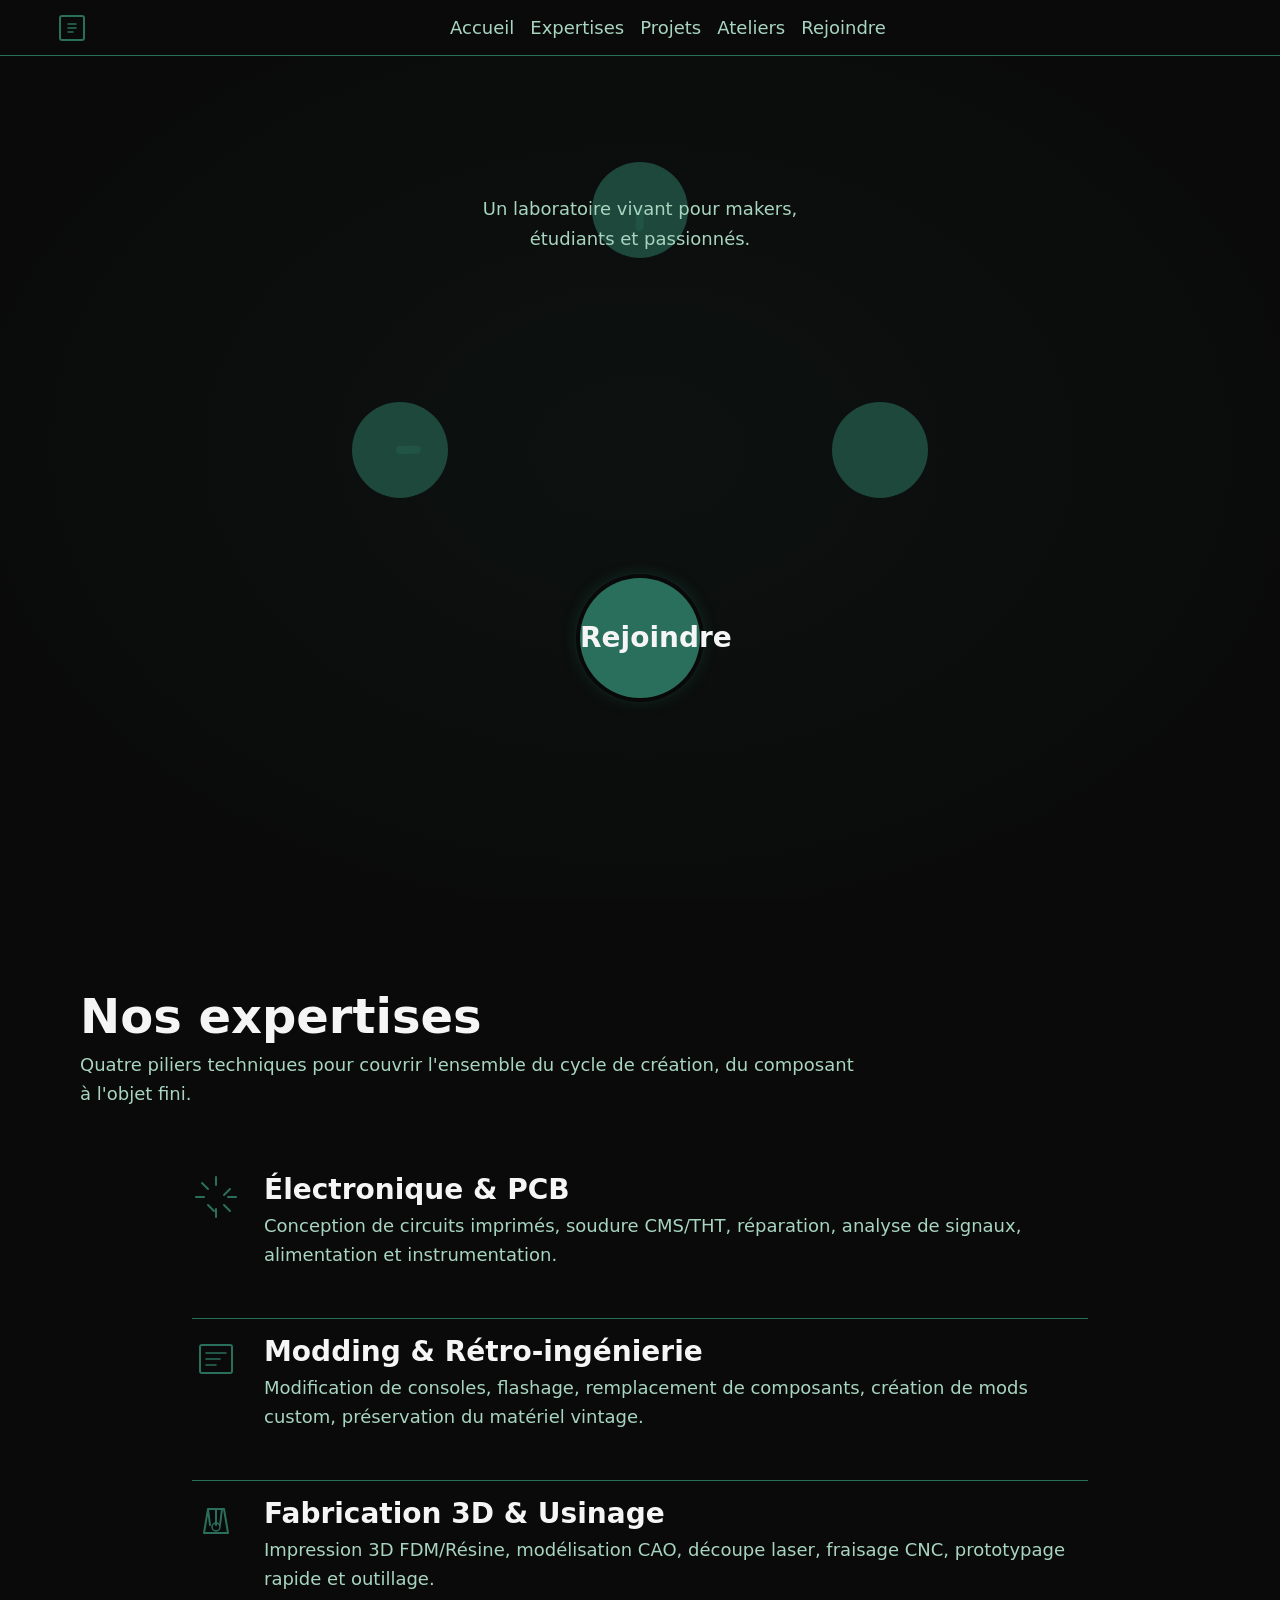
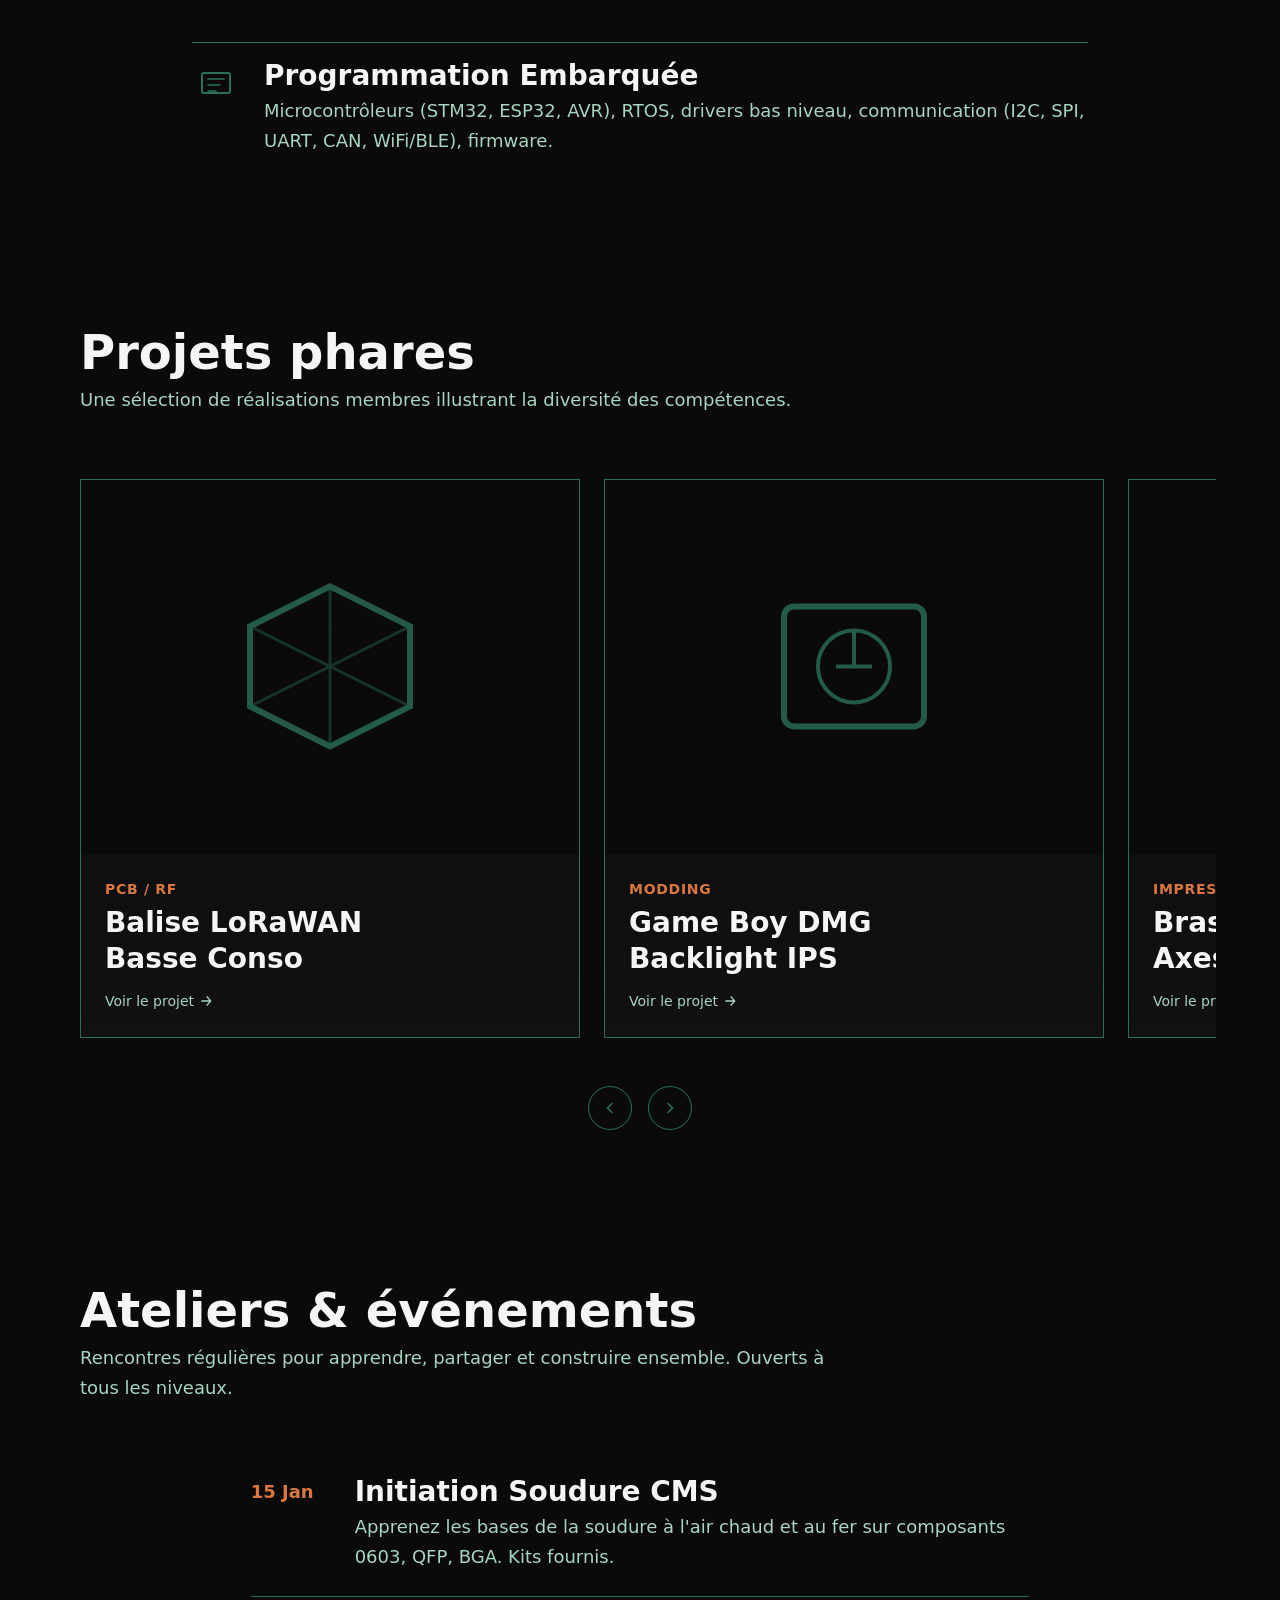
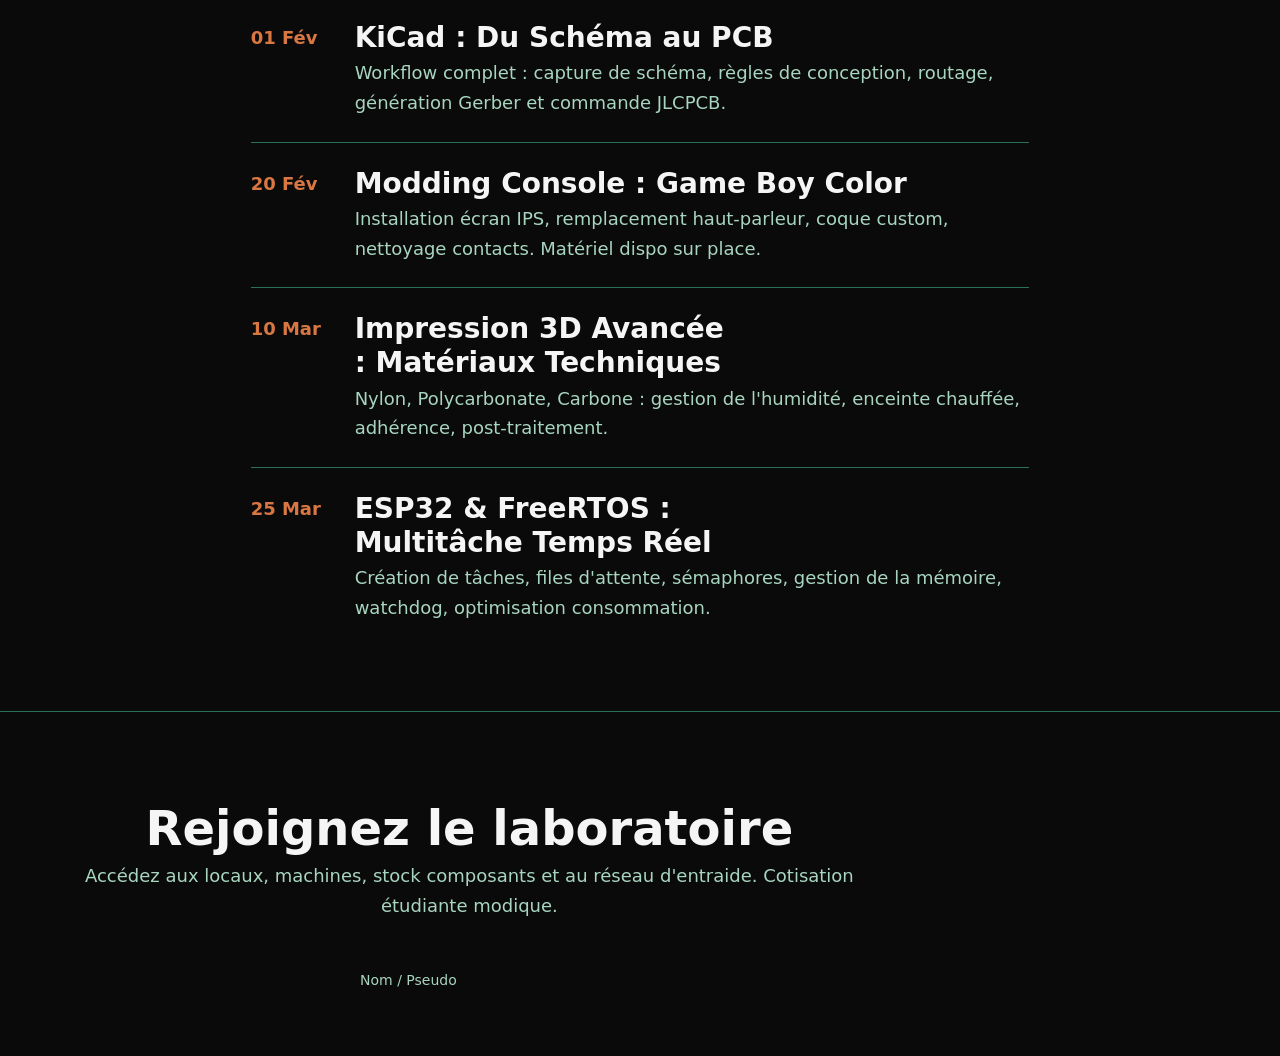
==== commit be8a98ed: "Add files via upload" ====
--- a/index.html
+++ b/index.html
@@ -1,484 +1,227 @@
 <!DOCTYPE html>
 <html lang="fr">
 <head>
-<meta charset="utf-8">
-<meta name="viewport" content="width=device-width, initial-scale=1">
-<title>Atelier d'électronique étudiante : projets, ateliers, adhésion</title>
-<meta name="description" content="Association étudiante d'électronique et de fabrication numérique : circuits imprimés, soudure, modding, impression 3D et microcontrôleurs. Projets des membres, ateliers et adhésion.">
-<meta name="theme-color" content="#0A0C0F">
-<meta name="color-scheme" content="dark">
+<meta charset="UTF-8">
+<meta name="viewport" content="width=device-width, initial-scale=1.0">
+<meta name="description" content="Association étudiante spécialisée électronique, modding, informatique et fabrication numérique. Projets PCB, soudure, impression 3D, programmation, modding de consoles.">
+<title>Association Electronique & Fabrication Numérique</title>
 <link rel="stylesheet" href="style.css">
 </head>
 <body>
 
-<a class="skip-link" href="#main">Aller au contenu</a>
-
-<header class="site-header">
-  <div class="header-inner">
-    <a class="brand" href="index.html">
-      <svg class="brand-mark" width="30" height="30" viewBox="0 0 24 24" aria-hidden="true" focusable="false">
-        <rect x="3" y="3" width="18" height="18" rx="4" fill="none" stroke="currentColor" stroke-width="1.4"/>
-        <path d="M8 8h4.5L16 12l-3.5 4H8" fill="none" stroke="currentColor" stroke-width="1.4" stroke-linecap="round" stroke-linejoin="round"/>
-      </svg>
-      <span class="brand-text">
-        <span class="brand-strong">Atelier d'électronique</span>
-        <span class="brand-soft">&amp; fabrication numérique</span>
-      </span>
-    </a>
-
-    <button class="nav-toggle" type="button" aria-expanded="false" aria-controls="primary-nav">
-      <svg width="18" height="18" viewBox="0 0 24 24" aria-hidden="true" focusable="false">
-        <path d="M4 7h16M4 12h16M4 17h16" fill="none" stroke="currentColor" stroke-width="1.6" stroke-linecap="round"/>
-      </svg>
-      <span>Menu</span>
+<a href="#main" class="skip-link">Aller au contenu principal</a>
+
+<header class="site-header" role="banner">
+  <nav class="nav" aria-label="Navigation principale">
+    <svg class="nav-logo" aria-hidden="true" viewBox="0 0 32 32" fill="none"><rect x="4" y="4" width="24" height="24" rx="2" stroke="currentColor" stroke-width="2"/><path d="M12 12h8M12 16h8M12 20h5" stroke="currentColor" stroke-width="1.5" stroke-linecap="round"/></svg>
+    <ul class="nav-list" role="list">
+      <li><a href="#accueil" class="nav-link">Accueil</a></li>
+      <li><a href="#expertises" class="nav-link">Expertises</a></li>
+      <li><a href="#projets" class="nav-link">Projets</a></li>
+      <li><a href="#ateliers" class="nav-link">Ateliers</a></li>
+      <li><a href="#rejoindre" class="nav-link">Rejoindre</a></li>
+    </ul>
+  </nav>
+</header>
+
+<main id="main" role="main">
+
+  <!-- SECTION 1 : PREMIER ÉCRAN - CIRCUIT INTERACTIF -->
+  <section id="accueil" class="section hero-circuit" aria-labelledby="hero-title" data-circuit>
+    <div class="container" style="position:relative;z-index:10;text-align:center;max-width:400px;">
+       <h1 id="hero-title" class="visually-hidden">Association Electronique & Fabrication Numérique</h1>
+       <p class="section-lead" style="margin-bottom:var(--space-2xl);">Un laboratoire vivant pour makers, étudiants et passionnés.</p>
+    </div>
+
+    <!-- SVG Circuit Board Background -->
+    <svg class="hero-circuit__svg" viewBox="0 0 400 400" aria-hidden="true" preserveAspectRatio="xMidYMid meet">
+      <defs>
+        <path id="trace1" d="M200 200 L200 80 A120 120 0 0 1 80 200" stroke-dasharray="300" stroke-dashoffset="300"/>
+        <path id="trace2" d="M200 200 L320 200 A120 120 0 0 1 200 320" stroke-dasharray="300" stroke-dashoffset="300"/>
+        <path id="trace3" d="M200 200 L80 200 A120 120 0 0 0 200 80" stroke-dasharray="300" stroke-dashoffset="300"/>
+      </defs>
+      <!-- Traces -->
+      <use class="hero-circuit__trace" href="#trace1" style="--trace-length: 300;"/>
+      <use class="hero-circuit__trace" href="#trace2" style="--trace-length: 300;"/>
+      <use class="hero-circuit__trace" href="#trace3" style="--trace-length: 300;"/>
+      <!-- Nœuds -->
+      <g class="hero-circuit__node-group" style="transform:translate(200px, 80px);">
+        <circle class="hero-circuit__node" r="24" />
+        <text class="hero-circuit__node-label" y="-36">Nos expertises</text>
+      </g>
+      <g class="hero-circuit__node-group" style="transform:translate(320px, 200px);">
+        <circle class="hero-circuit__node" r="24" />
+        <text class="hero-circuit__node-label" x="36">Projets</text>
+      </g>
+      <g class="hero-circuit__node-group" style="transform:translate(80px, 200px);">
+        <circle class="hero-circuit__node" r="24" />
+        <text class="hero-circuit__node-label" x="-36" text-anchor="end">Ateliers</text>
+      </g>
+    </svg>
+
+    <!-- Puce Centrale / CTA -->
+    <button class="hero-circuit__cta" id="cta-rejoindre" aria-label="Rejoindre l'association" type="button">
+      <span class="hero-circuit__cta-initial">Rejoindre</span>
+      <span class="hero-circuit__cta-text">Rejoindre l'association</span>
     </button>
-
-    <nav class="primary-nav" id="primary-nav" aria-label="Navigation principale">
-      <ul>
-        <li><a href="index.html" aria-current="page">Accueil</a></li>
-        <li><a href="about.html">À propos</a></li>
-        <li><a href="activities.html">Activités</a></li>
-        <li><a href="projects.html">Projets</a></li>
-        <li><a href="events.html">Événements</a></li>
-        <li><a href="join.html">Adhésion</a></li>
-        <li><a href="contact.html">Contact</a></li>
+  </section>
+
+  <!-- SECTION 2 : NOS EXPERTISES -->
+  <section id="expertises" class="section" aria-labelledby="expertises-title">
+    <div class="container">
+      <header class="section-header">
+        <h2 id="expertises-title" class="section-title">Nos expertises</h2>
+        <p class="section-lead">Quatre piliers techniques pour couvrir l'ensemble du cycle de création, du composant à l'objet fini.</p>
+      </header>
+      <ul class="expertises-list" role="list">
+        <li class="expertise-item">
+          <svg class="expertise-icon" aria-hidden="true" viewBox="0 0 48 48" fill="none"><path d="M24 4 L24 12 M24 36 L24 44 M4 24 L12 24 M36 24 L44 24 M10 10 L16 16 M32 32 L38 38 M38 16 L32 22 M16 32 L22 38" stroke="currentColor" stroke-width="2" stroke-linecap="round"/></svg>
+          <div class="expertise-content">
+            <h3 class="expertise-title">Électronique & PCB</h3>
+            <p class="expertise-desc">Conception de circuits imprimés, soudure CMS/THT, réparation, analyse de signaux, alimentation et instrumentation.</p>
+          </div>
+        </li>
+        <li class="expertise-item">
+          <svg class="expertise-icon" aria-hidden="true" viewBox="0 0 48 48" fill="none"><rect x="8" y="10" width="32" height="28" rx="2" stroke="currentColor" stroke-width="2"/><path d="M14 18h20 M14 24h14 M14 30h10" stroke="currentColor" stroke-width="1.5" stroke-linecap="round"/></svg>
+          <div class="expertise-content">
+            <h3 class="expertise-title">Modding & Rétro-ingénierie</h3>
+            <p class="expertise-desc">Modification de consoles, flashage, remplacement de composants, création de mods custom, préservation du matériel vintage.</p>
+          </div>
+        </li>
+        <li class="expertise-item">
+          <svg class="expertise-icon" aria-hidden="true" viewBox="0 0 48 48" fill="none"><path d="M12 36 L16 12 L32 12 L36 36 Z M16 12 L18 28 M24 12 L24 28 M30 12 L28 28" stroke="currentColor" stroke-width="2" stroke-linecap="round" stroke-linejoin="round"/><circle cx="24" cy="30" r="4" stroke="currentColor" stroke-width="1.5"/></svg>
+          <div class="expertise-content">
+            <h3 class="expertise-title">Fabrication 3D & Usinage</h3>
+            <p class="expertise-desc">Impression 3D FDM/Résine, modélisation CAO, découpe laser, fraisage CNC, prototypage rapide et outillage.</p>
+          </div>
+        </li>
+        <li class="expertise-item">
+          <svg class="expertise-icon" aria-hidden="true" viewBox="0 0 48 48" fill="none"><rect x="10" y="14" width="28" height="20" rx="2" stroke="currentColor" stroke-width="2"/><path d="M16 20h16 M16 26h12 M16 32h8" stroke="currentColor" stroke-width="1.5" stroke-linecap="round"/></svg>
+          <div class="expertise-content">
+            <h3 class="expertise-title">Programmation Embarquée</h3>
+            <p class="expertise-desc">Microcontrôleurs (STM32, ESP32, AVR), RTOS, drivers bas niveau, communication (I2C, SPI, UART, CAN, WiFi/BLE), firmware.</p>
+          </div>
+        </li>
       </ul>
-    </nav>
-  </div>
-</header>
-
-<main id="main">
-
-  <!-- ============ HERO ============ -->
-  <section class="hero" aria-labelledby="hero-title">
-    <div class="hero-copy">
-      <h1 class="hero-title" id="hero-title">Un atelier d'électronique ouvert aux étudiants</h1>
-      <p class="hero-sub">Circuits imprimés, soudure, impression 3D et microcontrôleurs. On arrive avec une idée, on repart avec un montage qui fonctionne.</p>
-      <div class="hero-actions">
-        <a class="btn btn-primary" href="join.html">
-          Rejoignez-nous
-          <svg class="icon" width="16" height="16" viewBox="0 0 24 24" aria-hidden="true" focusable="false">
-            <path d="M5 12h13M12.5 6l6 6-6 6" fill="none" stroke="currentColor" stroke-width="1.8" stroke-linecap="round" stroke-linejoin="round"/>
-          </svg>
-        </a>
+    </div>
+  </section>
+
+  <!-- SECTION 3 : PROJETS PHARES -->
+  <section id="projets" class="section" aria-labelledby="projets-title">
+    <div class="container">
+      <header class="section-header">
+        <h2 id="projets-title" class="section-title">Projets phares</h2>
+        <p class="section-lead">Une sélection de réalisations membres illustrant la diversité des compétences.</p>
+      </header>
+      <div class="projects-carousel" role="region" aria-label="Carousel des projets" data-carousel>
+        <!-- Slide 1 -->
+        <article class="project-slide">
+          <div class="project-slide__visual" aria-hidden="true">
+            <svg viewBox="0 0 100 100" fill="none"><path d="M50 10 L90 30 L90 70 L50 90 L10 70 L10 30 Z" stroke="currentColor" stroke-width="3"/><path d="M50 10 L50 90 M10 30 L90 70 M90 30 L10 70" stroke="currentColor" stroke-width="1.5" opacity="0.5"/></svg>
+          </div>
+          <div class="project-slide__content">
+            <span class="project-slide__category">PCB / RF</span>
+            <h3 class="project-slide__title">Balise LoRaWAN Basse Conso</h3>
+            <a href="#" class="project-slide__link link">Voir le projet<svg viewBox="0 0 24 24" fill="none" stroke="currentColor" stroke-width="2"><path d="M5 12h14M13 5l6 7-6 7"/></svg></a>
+          </div>
+        </article>
+        <!-- Slide 2 -->
+        <article class="project-slide">
+          <div class="project-slide__visual" aria-hidden="true">
+            <svg viewBox="0 0 100 100" fill="none"><rect x="15" y="20" width="70" height="60" rx="5" stroke="currentColor" stroke-width="3"/><circle cx="50" cy="50" r="18" stroke="currentColor" stroke-width="2"/><path d="M50 32v18M41 50h18" stroke="currentColor" stroke-width="2"/></svg>
+          </div>
+          <div class="project-slide__content">
+            <span class="project-slide__category">Modding</span>
+            <h3 class="project-slide__title">Game Boy DMG Backlight IPS</h3>
+            <a href="#" class="project-slide__link link">Voir le projet<svg viewBox="0 0 24 24" fill="none" stroke="currentColor" stroke-width="2"><path d="M5 12h14M13 5l6 7-6 7"/></svg></a>
+          </div>
+        </article>
+        <!-- Slide 3 -->
+        <article class="project-slide">
+          <div class="project-slide__visual" aria-hidden="true">
+            <svg viewBox="0 0 100 100" fill="none"><path d="M30 70 L50 20 L70 70 Z" stroke="currentColor" stroke-width="3"/><path d="M50 20 L50 70 M30 70 L70 70" stroke="currentColor" stroke-width="1.5" opacity="0.5"/><circle cx="50" cy="45" r="8" stroke="currentColor" stroke-width="2"/></svg>
+          </div>
+          <div class="project-slide__content">
+            <span class="project-slide__category">Impression 3D</span>
+            <h3 class="project-slide__title">Bras Robotique 6 Axes Open Source</h3>
+            <a href="#" class="project-slide__link link">Voir le projet<svg viewBox="0 0 24 24" fill="none" stroke="currentColor" stroke-width="2"><path d="M5 12h14M13 5l6 7-6 7"/></svg></a>
+          </div>
+        </article>
+        <!-- Slide 4 -->
+        <article class="project-slide">
+          <div class="project-slide__visual" aria-hidden="true">
+            <svg viewBox="0 0 100 100" fill="none"><rect x="20" y="20" width="60" height="60" rx="4" stroke="currentColor" stroke-width="3"/><path d="M35 40 L65 60 M65 40 L35 60" stroke="currentColor" stroke-width="2"/></svg>
+          </div>
+          <div class="project-slide__content">
+            <span class="project-slide__category">Embarqué</span>
+            <h3 class="project-slide__title">Analyseur Logique 8 Canaux USB</h3>
+            <a href="#" class="project-slide__link link">Voir le projet<svg viewBox="0 0 24 24" fill="none" stroke="currentColor" stroke-width="2"><path d="M5 12h14M13 5l6 7-6 7"/></svg></a>
+          </div>
+        </article>
       </div>
-    </div>
-
-    <div class="hero-figure">
-      <svg class="schematic" viewBox="0 0 520 420" role="img" aria-labelledby="schema-title">
-        <title id="schema-title">Schéma d'un microcontrôleur relié à quatre broches d'alimentation et de données</title>
-
-        <rect class="s-body" x="205" y="155" width="150" height="110" rx="8"/>
-        <rect class="s-inner" x="228" y="178" width="104" height="64" rx="4"/>
-        <circle class="s-dot" cx="244" cy="194" r="2.5"/>
-        <circle class="s-dot" cx="316" cy="226" r="2.5"/>
-
-        <rect class="s-pad" x="197" y="176" width="10" height="10" rx="2"/>
-        <rect class="s-pad" x="197" y="234" width="10" height="10" rx="2"/>
-        <rect class="s-pad" x="353" y="176" width="10" height="10" rx="2"/>
-        <rect class="s-pad" x="353" y="234" width="10" height="10" rx="2"/>
-
-        <path class="s-trace s-trace--accent d1" pathLength="1" d="M197 181 H150 V104 H104"/>
-        <path class="s-trace d2" pathLength="1" d="M197 239 H150 V316 H104"/>
-        <path class="s-trace d3" pathLength="1" d="M363 181 H410 V104 H456"/>
-        <path class="s-trace d4" pathLength="1" d="M363 239 H410 V316 H456"/>
-
-        <circle class="s-term" cx="96" cy="104" r="8"/>
-        <circle class="s-term" cx="96" cy="316" r="8"/>
-        <circle class="s-term" cx="464" cy="104" r="8"/>
-        <circle class="s-term" cx="464" cy="316" r="8"/>
-
-        <text class="s-lbl" x="96" y="76" text-anchor="middle">3V3</text>
-        <text class="s-lbl" x="96" y="352" text-anchor="middle">GND</text>
-        <text class="s-lbl" x="464" y="76" text-anchor="middle">SDA</text>
-        <text class="s-lbl" x="464" y="352" text-anchor="middle">SCL</text>
-      </svg>
-    </div>
-  </section>
-
-  <!-- ============ PHILOSOPHIE ============ -->
-  <section class="section" aria-labelledby="philo-title">
-    <div class="philo-grid">
-      <div class="philo-intro">
-        <h2 class="section-title" id="philo-title">Notre philosophie</h2>
-        <p class="philo-text">Nous réunissons des étudiants qui veulent comprendre comment les objets fonctionnent, les réparer ou en construire d'autres. L'atelier fournit l'outillage et les composants de base ; les membres apportent leurs projets et leur temps.</p>
+      <div class="carousel-nav" aria-label="Navigation carousel">
+        <button class="carousel-btn" aria-label="Projet précédent" data-carousel-prev><svg viewBox="0 0 24 24" fill="none" stroke="currentColor" stroke-width="2"><path d="M15 18l-6-6 6-6"/></svg></button>
+        <button class="carousel-btn" aria-label="Projet suivant" data-carousel-next><svg viewBox="0 0 24 24" fill="none" stroke="currentColor" stroke-width="2"><path d="M9 6l6 6-6 6"/></svg></button>
       </div>
-
-      <ol class="philo-list">
-        <li>
-          <span class="philo-idx" aria-hidden="true">01</span>
-          <p>Un local équipé : fers à souder, imprimante 3D, alimentations et composants de base.</p>
-        </li>
-        <li>
-          <span class="philo-idx" aria-hidden="true">02</span>
-          <p>On apprend en manipulant, avec l'aide de ceux qui ont déjà pratiqué.</p>
-        </li>
-        <li>
-          <span class="philo-idx" aria-hidden="true">03</span>
-          <p>Les schémas, le code et les montages sont documentés et partagés.</p>
-        </li>
-        <li>
-          <span class="philo-idx" aria-hidden="true">04</span>
-          <p>La sécurité passe avant : chacun est formé avant d'utiliser les machines.</p>
-        </li>
-      </ol>
-    </div>
-  </section>
-
-  <!-- ============ ACTIVITÉS ============ -->
-  <section class="section activities" aria-labelledby="activities-title">
-    <div class="activities-inner">
-      <h2 class="section-title" id="activities-title">Nos activités</h2>
-
-      <ul class="activity-list">
-        <li>
-          <svg class="activity-icon" viewBox="0 0 24 24" aria-hidden="true" focusable="false">
-            <rect x="3" y="4" width="18" height="16" rx="2" fill="none" stroke="currentColor" stroke-width="1.5"/>
-            <circle cx="8" cy="9" r="1.7" fill="none" stroke="currentColor" stroke-width="1.5"/>
-            <circle cx="16" cy="15" r="1.7" fill="none" stroke="currentColor" stroke-width="1.5"/>
-            <path d="M8 9h4.2A3.8 3.8 0 0 1 16 12.8v.5" fill="none" stroke="currentColor" stroke-width="1.5" stroke-linecap="round"/>
-          </svg>
-          <span class="activity-name">Conception de circuits imprimés (PCB)</span>
-        </li>
-        <li>
-          <svg class="activity-icon" viewBox="0 0 24 24" aria-hidden="true" focusable="false">
-            <path d="M3.5 20.5 8 16" fill="none" stroke="currentColor" stroke-width="1.5" stroke-linecap="round"/>
-            <path d="m8 16 7.5-7.5" fill="none" stroke="currentColor" stroke-width="1.5" stroke-linecap="round"/>
-            <path d="m15.5 8.5 2-2 2.5 2.5-2 2z" fill="none" stroke="currentColor" stroke-width="1.5" stroke-linejoin="round"/>
-            <path d="M18.4 14.6c1 1.1 1.5 1.9 1.5 2.5a1.6 1.6 0 0 1-3.2 0c0-.6.6-1.4 1.7-2.5z" fill="none" stroke="currentColor" stroke-width="1.5" stroke-linejoin="round"/>
-          </svg>
-          <span class="activity-name">Soudure et réparation</span>
-        </li>
-        <li>
-          <svg class="activity-icon" viewBox="0 0 24 24" aria-hidden="true" focusable="false">
-            <rect x="3" y="6" width="18" height="12" rx="3" fill="none" stroke="currentColor" stroke-width="1.5"/>
-            <path d="M7.5 12h3M9 10.5v3" fill="none" stroke="currentColor" stroke-width="1.5" stroke-linecap="round"/>
-            <circle cx="15.5" cy="10.7" r="1.1" fill="none" stroke="currentColor" stroke-width="1.4"/>
-            <circle cx="17.6" cy="13.3" r="1.1" fill="none" stroke="currentColor" stroke-width="1.4"/>
-          </svg>
-          <span class="activity-name">Modding de consoles et de périphériques</span>
-        </li>
-        <li>
-          <svg class="activity-icon" viewBox="0 0 24 24" aria-hidden="true" focusable="false">
-            <path d="M12 3v7.5" fill="none" stroke="currentColor" stroke-width="1.5" stroke-linecap="round"/>
-            <path d="M8.5 10.5h7l-1.4 4h-4.2z" fill="none" stroke="currentColor" stroke-width="1.5" stroke-linejoin="round"/>
-            <path d="M6 18h12M6 15h12" fill="none" stroke="currentColor" stroke-width="1.5" stroke-linecap="round"/>
-          </svg>
-          <span class="activity-name">Impression 3D de pièces et de prototypes</span>
-        </li>
-        <li>
-          <svg class="activity-icon" viewBox="0 0 24 24" aria-hidden="true" focusable="false">
-            <rect x="7" y="7" width="10" height="10" rx="1.5" fill="none" stroke="currentColor" stroke-width="1.5"/>
-            <path d="M10 3v4M14 3v4M10 17v4M14 17v4M3 10h4M3 14h4M17 10h4M17 14h4" fill="none" stroke="currentColor" stroke-width="1.5" stroke-linecap="round"/>
-          </svg>
-          <span class="activity-name">Programmation de microcontrôleurs</span>
-        </li>
-        <li>
-          <svg class="activity-icon" viewBox="0 0 24 24" aria-hidden="true" focusable="false">
-            <circle cx="6" cy="6" r="2.2" fill="none" stroke="currentColor" stroke-width="1.5"/>
-            <circle cx="18" cy="6" r="2.2" fill="none" stroke="currentColor" stroke-width="1.5"/>
-            <circle cx="12" cy="18" r="2.2" fill="none" stroke="currentColor" stroke-width="1.5"/>
-            <path d="M8.2 6h7.6M7.2 8l3.6 8M16.8 8l-3.6 8" fill="none" stroke="currentColor" stroke-width="1.5" stroke-linecap="round"/>
-          </svg>
-          <span class="activity-name">Projets DIY et prototypage</span>
+    </div>
+  </section>
+
+  <!-- SECTION 4 : ATELIERS & ÉVÉNEMENTS -->
+  <section id="ateliers" class="section" aria-labelledby="ateliers-title">
+    <div class="container">
+      <header class="section-header">
+        <h2 id="ateliers-title" class="section-title">Ateliers & événements</h2>
+        <p class="section-lead">Rencontres régulières pour apprendre, partager et construire ensemble. Ouverts à tous les niveaux.</p>
+      </header>
+      <ul class="events-list" role="list">
+        <li class="event-item">
+          <time class="event-date" datetime="2025-01-15">15 Jan</time>
+          <div class="event-details">
+            <h3 class="event-title">Initiation Soudure CMS</h3>
+            <p class="event-desc">Apprenez les bases de la soudure à l'air chaud et au fer sur composants 0603, QFP, BGA. Kits fournis.</p>
+          </div>
+        </li>
+        <li class="event-item">
+          <time class="event-date" datetime="2025-02-01">01 Fév</time>
+          <div class="event-details">
+            <h3 class="event-title">KiCad : Du Schéma au PCB</h3>
+            <p class="event-desc">Workflow complet : capture de schéma, règles de conception, routage, génération Gerber et commande JLCPCB.</p>
+          </div>
+        </li>
+        <li class="event-item">
+          <time class="event-date" datetime="2025-02-20">20 Fév</time>
+          <div class="event-details">
+            <h3 class="event-title">Modding Console : Game Boy Color</h3>
+            <p class="event-desc">Installation écran IPS, remplacement haut-parleur, coque custom, nettoyage contacts. Matériel dispo sur place.</p>
+          </div>
+        </li>
+        <li class="event-item">
+          <time class="event-date" datetime="2025-03-10">10 Mar</time>
+          <div class="event-details">
+            <h3 class="event-title">Impression 3D Avancée : Matériaux Techniques</h3>
+            <p class="event-desc">Nylon, Polycarbonate, Carbone : gestion de l'humidité, enceinte chauffée, adhérence, post-traitement.</p>
+          </div>
+        </li>
+        <li class="event-item">
+          <time class="event-date" datetime="2025-03-25">25 Mar</time>
+          <div class="event-details">
+            <h3 class="event-title">ESP32 & FreeRTOS : Multitâche Temps Réel</h3>
+            <p class="event-desc">Création de tâches, files d'attente, sémaphores, gestion de la mémoire, watchdog, optimisation consommation.</p>
+          </div>
         </li>
       </ul>
     </div>
   </section>
 
-  <!-- ============ PROJETS PHARES ============ -->
-  <section class="section" aria-labelledby="projects-title">
-    <div class="projects-head">
-      <h2 class="section-title" id="projects-title">Projets phares</h2>
-      <p>Trois projets menés par les membres, du premier schéma au montage final.</p>
-    </div>
-
-    <div class="slider">
-      <div class="slider-track" id="slider-track" tabindex="0" role="group" aria-roledescription="carrousel" aria-label="Projets phares">
-
-        <article class="slide" aria-roledescription="diapositive" aria-label="1 sur 3">
-          <div class="slide-copy">
-            <p class="slide-index" aria-hidden="true">01</p>
-            <h3 class="slide-title">Station météo connectée</h3>
-            <p class="slide-desc">Capteurs de température et d'humidité, écran LCD et alerte de gel envoyée par Wi-Fi.</p>
-          </div>
-          <div class="slide-figure">
-            <svg viewBox="0 0 240 180" aria-hidden="true" focusable="false">
-              <rect class="pf-line" x="62" y="42" width="116" height="96" rx="8"/>
-              <rect class="pf-soft" x="78" y="58" width="84" height="44" rx="3"/>
-              <path class="pf-soft" d="M86 72h34M86 84h20"/>
-              <path class="pf-accent" d="M132 88v-8M140 88v-14M148 88v-20"/>
-              <path class="pf-line" d="M120 42V28"/>
-              <circle class="pf-accent" cx="120" cy="24" r="3"/>
-              <path class="pf-line" d="M86 138v12M154 138v12M72 150h96"/>
-            </svg>
-          </div>
-        </article>
-
-        <article class="slide" aria-roledescription="diapositive" aria-label="2 sur 3">
-          <div class="slide-copy">
-            <p class="slide-index" aria-hidden="true">02</p>
-            <h3 class="slide-title">Console rétro modifiée</h3>
-            <p class="slide-desc">Alimentation refaite, refroidissement revu et sortie vidéo remplacée pour brancher la console sur un écran récent.</p>
-          </div>
-          <div class="slide-figure">
-            <svg viewBox="0 0 240 180" aria-hidden="true" focusable="false">
-              <rect class="pf-line" x="36" y="58" width="168" height="80" rx="22"/>
-              <path class="pf-line" d="M72 86v22M61 97h22"/>
-              <circle class="pf-accent" cx="148" cy="90" r="6"/>
-              <circle class="pf-soft" cx="166" cy="104" r="6"/>
-              <path class="pf-soft" d="M142 122h30"/>
-              <path class="pf-line" d="M36 84c-14 0-20 8-20 18"/>
-            </svg>
-          </div>
-        </article>
-
-        <article class="slide" aria-roledescription="diapositive" aria-label="3 sur 3">
-          <div class="slide-copy">
-            <p class="slide-index" aria-hidden="true">03</p>
-            <h3 class="slide-title">Prototype de drone</h3>
-            <p class="slide-desc">Châssis imprimé en 3D, contrôleur de vol de récupération et capteur de distance pour les tests en intérieur.</p>
-          </div>
-          <div class="slide-figure">
-            <svg viewBox="0 0 240 180" aria-hidden="true" focusable="false">
-              <path class="pf-line" d="M96 78 62 52M144 78l34-26M96 102l-34 26M144 102l34 26"/>
-              <circle class="pf-line" cx="56" cy="46" r="15"/>
-              <circle class="pf-line" cx="184" cy="46" r="15"/>
-              <circle class="pf-line" cx="56" cy="134" r="15"/>
-              <circle class="pf-line" cx="184" cy="134" r="15"/>
-              <rect class="pf-line" x="94" y="70" width="52" height="40" rx="9"/>
-              <path class="pf-accent" d="M120 70V58"/>
-              <circle class="pf-accent" cx="120" cy="55" r="3"/>
-              <circle class="pf-soft" cx="120" cy="118" r="6"/>
-            </svg>
-          </div>
-        </article>
-
-      </div>
-
-      <div class="slider-controls">
-        <button class="icon-btn slider-prev" type="button" aria-label="Projet précédent" aria-controls="slider-track" disabled>
-          <svg width="18" height="18" viewBox="0 0 24 24" aria-hidden="true" focusable="false">
-            <path d="M19 12H6M11 6l-6 6 6 6" fill="none" stroke="currentColor" stroke-width="1.7" stroke-linecap="round" stroke-linejoin="round"/>
-          </svg>
-        </button>
-
-        <div class="slider-progress" aria-hidden="true">
-          <span class="slider-progress-bar"></span>
-        </div>
-
-        <button class="icon-btn slider-next" type="button" aria-label="Projet suivant" aria-controls="slider-track">
-          <svg width="18" height="18" viewBox="0 0 24 24" aria-hidden="true" focusable="false">
-            <path d="M5 12h13M13 6l6 6-6 6" fill="none" stroke="currentColor" stroke-width="1.7" stroke-linecap="round" stroke-linejoin="round"/>
-          </svg>
-        </button>
-      </div>
-    </div>
-  </section>
-
-  <!-- ============ ÉVÉNEMENTS ============ -->
-  <section class="section" aria-labelledby="events-title">
-    <h2 class="section-title" id="events-title">Événements &amp; ateliers</h2>
-    <p class="events-intro">Les séances ont lieu à l'atelier, sur inscription, dans la limite des postes disponibles.</p>
-
-    <ul class="event-list">
-      <li>
-        <span class="event-date">15 nov.</span>
-        <div>
-          <a class="event-name" href="events.html">Atelier soudure</a>
-          <p class="event-desc">Premier montage pour les débutants : repérage des composants, gestes de base et contrôle du résultat.</p>
-        </div>
-      </li>
-      <li>
-        <span class="event-date">22 nov.</span>
-        <div>
-          <a class="event-name" href="events.html">Impression 3D</a>
-          <p class="event-desc">Préparer un fichier, régler la machine et lancer une impression sans casser la pièce au démoulage.</p>
-        </div>
-      </li>
-    </ul>
-
-    <div class="events-foot">
-      <a class="link-line" href="events.html">
-        Consulter le calendrier
-        <svg width="15" height="15" viewBox="0 0 24 24" aria-hidden="true" focusable="false">
-          <path d="M5 12h13M12.5 6l6 6-6 6" fill="none" stroke="currentColor" stroke-width="1.8" stroke-linecap="round" stroke-linejoin="round"/>
-        </svg>
-      </a>
-    </div>
-  </section>
-
-  <!-- ============ REJOINDRE ============ -->
-  <section class="join" aria-labelledby="join-title">
-    <div class="join-inner">
-      <div>
-        <h2 class="join-title" id="join-title">Rejoindre l'association</h2>
-        <p class="join-text">L'adhésion est ouverte aux étudiants, débutants comme habitués. Elle donne accès au local, au matériel et aux sessions de formation.</p>
-      </div>
-
-      <div class="join-actions">
-        <a class="btn btn-primary" href="join.html">
-          Faire une demande
-          <svg class="icon" width="16" height="16" viewBox="0 0 24 24" aria-hidden="true" focusable="false">
-            <path d="M5 12h13M12.5 6l6 6-6 6" fill="none" stroke="currentColor" stroke-width="1.8" stroke-linecap="round" stroke-linejoin="round"/>
-          </svg>
-        </a>
-        <a class="link-line" href="contact.html">Écrire à l'équipe</a>
-      </div>
-    </div>
-  </section>
-
-</main>
-
-<footer class="site-footer">
-  <div class="footer-inner">
-
-    <div>
-      <div class="footer-brand">
-        <svg class="brand-mark" width="30" height="30" viewBox="0 0 24 24" aria-hidden="true" focusable="false">
-          <rect x="3" y="3" width="18" height="18" rx="4" fill="none" stroke="currentColor" stroke-width="1.4"/>
-          <path d="M8 8h4.5L16 12l-3.5 4H8" fill="none" stroke="currentColor" stroke-width="1.4" stroke-linecap="round" stroke-linejoin="round"/>
-        </svg>
-        <span class="brand-text">
-          <span class="brand-strong">Atelier d'électronique</span>
-          <span class="brand-soft">&amp; fabrication numérique</span>
-        </span>
-      </div>
-
-      <p class="footer-title">Réseaux</p>
-      <ul class="social">
-        <li>
-          <a href="https://www.instagram.com/" rel="noopener noreferrer" aria-label="Instagram">
-            <svg width="19" height="19" viewBox="0 0 24 24" aria-hidden="true" focusable="false">
-              <rect x="3.5" y="3.5" width="17" height="17" rx="5" fill="none" stroke="currentColor" stroke-width="1.5"/>
-              <circle cx="12" cy="12" r="4" fill="none" stroke="currentColor" stroke-width="1.5"/>
-              <circle cx="17" cy="7" r="1.1" fill="currentColor"/>
-            </svg>
-          </a>
-        </li>
-        <li>
-          <a href="https://www.youtube.com/" rel="noopener noreferrer" aria-label="YouTube">
-            <svg width="19" height="19" viewBox="0 0 24 24" aria-hidden="true" focusable="false">
-              <rect x="2.5" y="5.5" width="19" height="13" rx="4" fill="none" stroke="currentColor" stroke-width="1.5"/>
-              <path d="M10.2 9.3 15 12l-4.8 2.7z" fill="none" stroke="currentColor" stroke-width="1.5" stroke-linejoin="round"/>
-            </svg>
-          </a>
-        </li>
-        <li>
-          <a href="https://x.com/" rel="noopener noreferrer" aria-label="X">
-            <svg width="19" height="19" viewBox="0 0 24 24" aria-hidden="true" focusable="false">
-              <path d="M5 5l14 14M19 5L5 19" fill="none" stroke="currentColor" stroke-width="1.6" stroke-linecap="round"/>
-            </svg>
-          </a>
-        </li>
-      </ul>
-    </div>
-
-    <nav aria-label="Plan du site">
-      <p class="footer-title">Plan du site</p>
-      <ul class="footer-links">
-        <li><a href="index.html">Accueil</a></li>
-        <li><a href="about.html">À propos</a></li>
-        <li><a href="activities.html">Activités</a></li>
-        <li><a href="projects.html">Projets</a></li>
-        <li><a href="events.html">Événements</a></li>
-        <li><a href="join.html">Adhésion</a></li>
-        <li><a href="contact.html">Contact</a></li>
-      </ul>
-    </nav>
-
-    <div>
-      <p class="footer-title">Informations</p>
-      <ul class="footer-links">
-        <li><a href="mentions-legales.html">Mentions légales</a></li>
-        <li><a href="confidentialite.html">Politique de confidentialité</a></li>
-      </ul>
-    </div>
-
-  </div>
-</footer>
-
-<script>
-(function () {
-  'use strict';
-
-  /* --- Navigation mobile --- */
-  var toggle = document.querySelector('.nav-toggle');
-  var nav = document.getElementById('primary-nav');
-  var body = document.body;
-
-  function closeNav() {
-    if (!toggle) return;
-    toggle.setAttribute('aria-expanded', 'false');
-    body.classList.remove('nav-open');
-  }
-
-  if (toggle && nav) {
-    toggle.addEventListener('click', function () {
-      var isOpen = toggle.getAttribute('aria-expanded') === 'true';
-      toggle.setAttribute('aria-expanded', String(!isOpen));
-      body.classList.toggle('nav-open', !isOpen);
-    });
-
-    nav.addEventListener('click', function (event) {
-      if (event.target.closest('a')) closeNav();
-    });
-
-    document.addEventListener('keydown', function (event) {
-      if (event.key === 'Escape' && body.classList.contains('nav-open')) {
-        closeNav();
-        toggle.focus();
-      }
-    });
-
-    window.addEventListener('resize', function () {
-      if (window.innerWidth >= 960) closeNav();
-    });
-  }
-
-  /* --- Carrousel des projets --- */
-  var track = document.getElementById('slider-track');
-  var prevBtn = document.querySelector('.slider-prev');
-  var nextBtn = document.querySelector('.slider-next');
-  var bar = document.querySelector('.slider-progress-bar');
-  var reduceMotion = window.matchMedia('(prefers-reduced-motion: reduce)');
-
-  if (track && prevBtn && nextBtn) {
-
-    function update() {
-      var max = track.scrollWidth - track.clientWidth;
-      var ratio = max > 0 ? track.scrollLeft / max : 0;
-
-      if (bar) {
-        bar.style.transform = 'scaleX(' + (0.34 + ratio * 0.66).toFixed(4) + ')';
-      }
-      prevBtn.disabled = track.scrollLeft <= 4;
-      nextBtn.disabled = max <= 4 || track.scrollLeft >= max - 4;
-    }
-
-    function go(direction) {
-      var step = track.clientWidth;
-      track.scrollBy({
-        left: direction * step,
-        behavior: reduceMotion.matches ? 'auto' : 'smooth'
-      });
-    }
-
-    prevBtn.addEventListener('click', function () { go(-1); });
-    nextBtn.addEventListener('click', function () { go(1); });
-
-    track.addEventListener('scroll', update, { passive: true });
-    window.addEventListener('resize', update);
-
-    track.addEventListener('keydown', function (event) {
-      if (event.key === 'ArrowRight') { event.preventDefault(); go(1); }
-      if (event.key === 'ArrowLeft') { event.preventDefault(); go(-1); }
-    });
-
-    update();
-  }
-})();
-</script>
-
-</body>
-</html>+  <!-- SECTION 5 : APPEL FINAL / REJOINDRE -->
+  <section id="rejoindre" class="section cta-final" aria-labelledby="cta-title">
+    <div class="container">
+      <header class="section-header">
+        <h2 id="cta-title" class="section-title">Rejoignez le laboratoire</h2>
+        <p class="section-lead">Accédez aux locaux, machines, stock composants et au réseau d'entraide. Cotisation étudiante modique.</p>
+      </header>
+      <form class="cta-final__form" action="#" method="POST" novalidate>
+        <div class="cta-final__fields">
+          <div class="form-group">
+            <label for="nom" class="form-label">Nom / Pseudo</label>
+            <input type="text" id="nom"
--- a/style.css
+++ b/style.css
@@ -1,543 +1,320 @@
-@import url('https://fonts.googleapis.com/css2?family=Space+Grotesk:wght@400;500;700&family=Instrument+Sans:wght@400;500;600&display=swap');
-
-:root {
-  --bg-color: #0d1117;
-  --surface-color: #161b22;
-  --surface-alt: #21262d;
-  --text-primary: #f0f6fc;
-  --text-secondary: #8b949e;
-  --accent: #30363d;
-  --accent-hover: #484f58;
-  --border-color: #30363d;
-  --border-subtle: #21262d;
-  --error-color: #f85149;
-  
-  --font-heading: 'Space Grotesk', sans-serif;
-  --font-body: 'Instrument Sans', sans-serif;
-  
-  --space-sm: 1rem;
-  --space-md: 2rem;
-  --space-lg: 4rem;
-  --space-xl: 6rem;
-  
-  --radius: 2px;
-  --transition-speed: 0.2s;
-}
-
-*, *::before, *::after {
-  box-sizing: border-box;
-  margin: 0;
-  padding: 0;
-}
-
-::selection {
-  background-color: var(--text-primary);
-  color: var(--bg-color);
-}
-
-::-webkit-scrollbar {
-  width: 8px;
-}
-::-webkit-scrollbar-track {
-  background: var(--bg-color);
-}
-::-webkit-scrollbar-thumb {
-  background: var(--border-color);
-  border-radius: var(--radius);
-}
-::-webkit-scrollbar-thumb:hover {
-  background: var(--text-secondary);
-}
-
-html {
-  font-size: 16px;
-  scroll-behavior: smooth;
-}
-
-body {
-  background-color: var(--bg-color);
-  color: var(--text-primary);
-  font-family: var(--font-body);
-  line-height: 1.6;
-  overflow-x: hidden;
-}
-
-a {
-  color: inherit;
-  text-decoration: none;
-}
-
-button {
-  font-family: inherit;
-  cursor: pointer;
-  border: none;
-  background: none;
-}
-
-input, textarea {
-  font-family: inherit;
-  font-size: inherit;
-  color: inherit;
-  background: none;
-  border: none;
-}
-
-:focus-visible {
-  outline: 2px solid var(--text-primary);
-  outline-offset: 4px;
-}
-
-.sr-only {
-  position: absolute;
-  width: 1px;
-  height: 1px;
-  padding: 0;
-  margin: -1px;
-  overflow: hidden;
-  clip: rect(0, 0, 0, 0);
-  white-space: nowrap;
-  border: 0;
-}
-
-header {
-  position: fixed;
-  top: 0;
-  left: 0;
-  width: 100%;
-  background-color: var(--bg-color);
-  border-bottom: 1px solid var(--border-color);
-  z-index: 1000;
-  display: flex;
-  justify-content: space-between;
-  align-items: center;
-  padding: 1.25rem 5%;
-}
-
-.nav-brand {
-  font-family: var(--font-heading);
-  font-weight: 700;
-  font-size: 1.1rem;
-  letter-spacing: -0.02em;
-}
-
-.nav-links {
-  display: flex;
-  gap: var(--space-md);
-  list-style: none;
-  font-size: 0.95rem;
-}
-
-.nav-links a {
-  color: var(--text-secondary);
-  transition: color var(--transition-speed) ease;
-}
-
-.nav-links a:hover,
-.nav-links a[aria-current="page"] {
-  color: var(--text-primary);
-}
-
-main {
-  margin-top: 5rem;
-}
-
-section {
-  padding: var(--space-xl) 5%;
-  max-width: 1400px;
-  margin: 0 auto;
-  border-bottom: 1px solid var(--border-subtle);
-}
-
-h1, h2, h3 {
-  font-family: var(--font-heading);
-  font-weight: 700;
-  color: var(--text-primary);
-  line-height: 1.1;
-  letter-spacing: -0.03em;
-}
-
-p {
-  color: var(--text-secondary);
-  max-width: 68ch;
-}
-
-.btn {
-  display: inline-flex;
-  align-items: center;
-  justify-content: center;
-  padding: 0.875rem 1.75rem;
-  font-weight: 500;
-  font-size: 0.95rem;
-  border-radius: var(--radius);
-  transition: background-color var(--transition-speed) ease, border-color var(--transition-speed) ease, color var(--transition-speed) ease;
-  text-align: center;
-}
-
-.btn-primary {
-  background-color: var(--text-primary);
-  color: var(--bg-color);
-}
-
-.btn-primary:hover {
-  background-color: var(--text-secondary);
-}
-
-.btn-secondary {
-  border: 1px solid var(--border-color);
-  color: var(--text-primary);
-}
-
-.btn-secondary:hover {
-  border-color: var(--text-secondary);
-  background-color: var(--surface-alt);
-}
-
-.hero {
-  display: grid;
-  grid-template-columns: minmax(0, 1.2fr) minmax(0, 0.8fr);
-  gap: var(--space-lg);
-  align-items: center;
-  min-height: calc(100vh - 5rem);
-  padding-top: var(--space-md);
-  padding-bottom: var(--space-md);
-}
-
-.hero-content h1 {
-  font-size: clamp(2.5rem, 5vw, 4.5rem);
-  margin-bottom: 1.5rem;
-}
-
-.hero-content h1 span {
-  display: block;
-  font-size: 0.5em;
-  font-weight: 400;
-  color: var(--text-secondary);
-  margin-bottom: 0.5rem;
-  font-family: var(--font-body);
-  letter-spacing: 0;
-}
-
-.hero-content p {
-  font-size: 1.15rem;
-  margin-bottom: 2.5rem;
-}
-
-.hero-visual {
-  position: relative;
-  height: 400px;
-  border: 1px solid var(--border-color);
-  background-color: var(--surface-color);
-  display: flex;
-  align-items: center;
-  justify-content: center;
-  overflow: hidden;
-}
-
-.expertise {
-  display: grid;
-  grid-template-columns: minmax(0, 1fr) minmax(0, 2fr);
-  gap: var(--space-lg);
-}
-
-.expertise-header h2 {
-  font-size: clamp(2rem, 3vw, 3rem);
-  margin-bottom: 1.5rem;
-}
-
-.expertise-list {
-  display: flex;
-  flex-direction: column;
-}
-
-.expertise-item {
-  padding: 1.5rem 0;
-  border-bottom: 1px solid var(--border-subtle);
-  display: grid;
-  grid-template-columns: 1fr 2fr auto;
-  gap: var(--space-md);
-  align-items: center;
-}
-
-.expertise-item:first-child {
-  border-top: 1px solid var(--border-subtle);
-}
-
-.expertise-item h3 {
-  font-size: 1.1rem;
-}
-
-.expertise-item p {
-  font-size: 0.95rem;
-}
-
-.expertise-item a {
-  color: var(--text-primary);
-  font-size: 0.9rem;
-  white-space: nowrap;
-}
-
-.expertise-item a:hover {
-  text-decoration: underline;
-}
-
-.projects {
-  display: flex;
-  flex-direction: column;
-  gap: 3rem;
-}
-
-.projects-intro {
-  display: flex;
-  justify-content: space-between;
-  align-items: flex-end;
-  gap: var(--space-md);
-}
-
-.projects-intro h2 {
-  font-size: clamp(2rem, 3vw, 3rem);
-}
-
-.projects-carousel-container {
-  position: relative;
-  overflow: hidden;
-  border: 1px solid var(--border-color);
-  background-color: var(--surface-color);
-}
-
-.projects-track {
-  display: flex;
-  transition: transform 0.4s ease;
-  will-change: transform;
-}
-
-.project-slide {
-  min-width: 100%;
-  padding: var(--space-lg);
-  display: grid;
-  grid-template-columns: minmax(0, 1fr) minmax(0, 1fr);
-  gap: var(--space-lg);
-  align-items: center;
-}
-
-.project-info h3 {
-  font-size: 2rem;
-  margin-bottom: 1rem;
-}
-
-.project-blueprint {
-  height: 250px;
-  border: 1px solid var(--border-color);
-  background-color: var(--bg-color);
-  display: flex;
-  align-items: center;
-  justify-content: center;
-}
-
-.projects-nav {
-  display: flex;
-  gap: var(--space-sm);
-  margin-top: 1.5rem;
-}
-
-.events {
-  display: grid;
-  grid-template-columns: minmax(0, 1fr) minmax(0, 2fr);
-  gap: var(--space-lg);
-}
-
-.events-header h2 {
-  font-size: clamp(2rem, 3vw, 3rem);
-  margin-bottom: 1.5rem;
-}
-
-.events-list {
-  display: flex;
-  flex-direction: column;
-  gap: var(--space-sm);
-}
-
-.event-card {
-  background-color: var(--surface-color);
-  border: 1px solid var(--border-color);
-  padding: var(--space-md);
-  display: grid;
-  grid-template-columns: 150px minmax(0, 1fr);
-  gap: var(--space-md);
-  align-items: center;
-}
-
-.event-date {
-  font-family: var(--font-heading);
-  font-weight: 700;
-  font-size: 1.1rem;
-  color: var(--text-primary);
-}
-
-.event-details h3 {
-  font-size: 1.25rem;
-  margin-bottom: 0.5rem;
-}
-
-.about {
-  display: grid;
-  grid-template-columns: minmax(0, 1fr) minmax(0, 1fr);
-  gap: var(--space-xl);
-  align-items: center;
-}
-
-.about-content h2 {
-  font-size: clamp(2rem, 3vw, 3rem);
-  margin-bottom: 1.5rem;
-}
-
-.about-content p {
-  margin-bottom: 2.5rem;
-}
-
-.about-schema {
-  border: 1px solid var(--border-color);
-  background-color: var(--surface-color);
-  height: 350px;
-  display: flex;
-  align-items: center;
-  justify-content: center;
-}
-
-.contact-section {
-  display: grid;
-  grid-template-columns: minmax(0, 1fr) minmax(0, 1fr);
-  gap: var(--space-xl);
-}
-
-.contact-intro h2 {
-  font-size: clamp(2rem, 3vw, 3rem);
-  margin-bottom: 1.5rem;
-}
-
-.contact-intro p {
-  margin-bottom: 2.5rem;
-}
-
-.contact-form {
-  display: flex;
-  flex-direction: column;
-  gap: 1.5rem;
-}
-
-.form-group {
-  display: flex;
-  flex-direction: column;
-  gap: 0.5rem;
-}
-
-.form-group label {
-  font-size: 0.9rem;
-  font-weight: 500;
-}
-
-.form-control {
-  background-color: var(--surface-color);
-  border: 1px solid var(--border-color);
-  padding: 0.875rem 1rem;
-  border-radius: var(--radius);
-  transition: border-color var(--transition-speed) ease;
-}
-
-.form-control:focus {
-  border-color: var(--text-primary);
-  outline: none;
-}
-
-textarea.form-control {
-  resize: vertical;
-  min-height: 120px;
-}
-
-footer {
-  padding: var(--space-lg) 5%;
-  max-width: 1400px;
-  margin: 0 auto;
-  display: flex;
-  flex-direction: column;
-  gap: var(--space-md);
-}
-
-.footer-nav {
-  display: flex;
-  flex-wrap: wrap;
-  gap: var(--space-md);
-  list-style: none;
-  font-size: 0.95rem;
-}
-
-.footer-nav a {
-  color: var(--text-secondary);
-  transition: color var(--transition-speed) ease;
-}
-
-.footer-nav a:hover {
-  color: var(--text-primary);
-}
-
-.footer-bottom {
-  display: flex;
-  justify-content: space-between;
-  align-items: center;
-  border-top: 1px solid var(--border-subtle);
-  padding-top: var(--space-md);
-  font-size: 0.9rem;
-  color: var(--text-secondary);
-}
-
-@media (max-width: 1024px) {
-  .hero,
-  .expertise,
-  .events,
-  .about,
-  .contact-section {
-    grid-template-columns: minmax(0, 1fr);
-    gap: var(--space-md);
-  }
-  
-  .expertise-item {
-    grid-template-columns: 1fr;
-    gap: 0.5rem;
-  }
-  
-  .projects-intro {
-    flex-direction: column;
-    align-items: flex-start;
-  }
-  
-  .project-slide {
-    grid-template-columns: minmax(0, 1fr);
-    gap: var(--space-md);
-    padding: var(--space-md);
-  }
-}
-
-@media (max-width: 768px) {
-  .nav-links {
-    display: none;
-  }
-  
-  .event-card {
-    grid-template-columns: minmax(0, 1fr);
-    gap: var(--space-sm);
-  }
-  
-  .footer-bottom {
-    flex-direction: column;
-    gap: var(--space-sm);
-    align-items: flex-start;
-  }
-}
-
-@media (prefers-reduced-motion: reduce) {
-  html {
-    scroll-behavior: auto;
-  }
-  .projects-track {
-    transition: none;
-  }
-}
+/* ============================================================
+   1. DESIGN TOKENS (CAHIER DES CHARGES PARTIE B)
+   ============================================================ */
+:root{
+  /* Couleurs */
+  --color-fond:#0A0A0A;
+  --color-surface:#2A6F5B;        /* Vert-cuivre */
+  --color-texte:#F5F5F5;          /* Blanc cassé */
+  --color-texte-secondaire:#A8D5C0; /* Vert-cuivre pâle */
+  --color-accent:#D97742;         /* Cuivre brillant */
+  --color-erreur:#C43E3E;         /* Rouge brique */
+
+  /* Typographie */
+  --font-family:"Space Grotesk",system-ui,-apple-system,BlinkMacSystemFont,"Segoe UI",Roboto,Helvetica,Arial,sans-serif;
+  --font-weight-regular:400;
+  --font-weight-bold:600;
+  --line-height-base:1.65;
+  --line-height-heading:1.2;
+  --max-width-text:68ch;
+
+  /* Espacement (Base 8px) */
+  --space-unit:8px;
+  --space-xs:calc(var(--space-unit)*0.5);   /* 4px */
+  --space-s:calc(var(--space-unit)*1);      /* 8px */
+  --space-m:calc(var(--space-unit)*2);      /* 16px */
+  --space-l:calc(var(--space-unit)*3);      /* 24px */
+  --space-xl:calc(var(--space-unit)*4);     /* 32px */
+  --space-2xl:calc(var(--space-unit)*6);    /* 48px */
+  --space-3xl:calc(var(--space-unit)*8);    /* 64px */
+
+  /* Fluid Typography Clamps */
+  --fs-step--1:clamp(0.75rem, 0.7rem + 0.25vw, 0.875rem);
+  --fs-step-0:clamp(1rem, 0.95rem + 0.25vw, 1.125rem);       /* Body */
+  --fs-step-1:clamp(1.25rem, 1.1rem + 1vw, 1.75rem);         /* H3 */
+  --fs-step-2:clamp(1.75rem, 1.5rem + 2vw, 3rem);            /* H2 */
+  --fs-step-3:clamp(2.5rem, 2rem + 3vw, 5.5rem);             /* H1 Max 5.5rem */
+
+  /* Mise en page */
+  --header-height:56px;
+  --container-width:90%;
+  --container-max:1200px;
+  --radius:0;               /* Aucun arrondi global */
+  --radius-btn:0;           /* Boutons coins droits */
+
+  /* Profondeur (Unique élévation) */
+  --shadow-elevation:0 2px 8px rgba(0,0,0,0.25);
+
+  /* Mouvement */
+  --easing-standard:cubic-bezier(0.22,1,0.36,1);
+  --duration-fast:150ms;
+  --duration-normal:250ms;
+  --duration-slow:400ms;
+  --duration-signature:800ms; /* Interaction signature */
+
+  /* Z-index */
+  --z-header:1000;
+
+  /* Breakpoints */
+  --bp-mobile:480px;
+  --bp-tablet:768px;
+  --bp-desktop:1024px;
+}
+
+/* ============================================================
+   2. RESET & BASE
+   ============================================================ */
+*, *::before, *::after{box-sizing:border-box;margin:0;padding:0;}
+html{scroll-behavior:smooth;-webkit-text-size-adjust:100%;}
+@media (prefers-reduced-motion:reduce){
+  html{scroll-behavior:auto;}
+  *, *::before, *::after{animation-duration:0.01ms !important;animation-iteration-count:1 !important;transition-duration:0.01ms !important;scroll-behavior:auto !important;}
+}
+
+body{
+  font-family:var(--font-family);
+  font-size:var(--fs-step-0);
+  line-height:var(--line-height-base);
+  font-weight:var(--font-weight-regular);
+  background-color:var(--color-fond);
+  color:var(--color-texte);
+  min-height:100vh;
+  overflow-x:hidden;
+  -webkit-font-smoothing:antialiased;
+  -moz-osx-font-smoothing:grayscale;
+}
+
+img, svg, video, canvas{max-width:100%;height:auto;display:block;}
+svg:not([fill]){fill:currentColor;}
+a{color:inherit;text-decoration:none;}
+
+/* Sélection */
+::selection{background-color:var(--color-accent);color:var(--color-fond);}
+::-moz-selection{background-color:var(--color-accent);color:var(--color-fond);}
+
+/* Scrollbar */
+::-webkit-scrollbar{width:8px;height:8px;}
+::-webkit-scrollbar-track{background:var(--color-fond);}
+::-webkit-scrollbar-thumb{background:var(--color-surface);border-radius:0;}
+::-webkit-scrollbar-thumb:hover{background:var(--color-accent);}
+
+/* Focus Visible Global */
+:focus{outline:none;}
+:focus-visible{outline:2px solid var(--color-accent);outline-offset:2px;}
+
+/* Typographie Hiérarchie */
+h1,h2,h3,h4{font-weight:var(--font-weight-bold);line-height:var(--line-height-heading);text-wrap:balance;margin:var(--space-l) 0 var(--space-s);}
+h1{font-size:var(--fs-step-3);letter-spacing:-0.02em;}
+h2{font-size:var(--fs-step-2);}
+h3{font-size:var(--fs-step-1);}
+p{margin:0 0 var(--space-s);max-width:var(--max-width-text);text-wrap:pretty;}
+ul,ol{list-style:none;}
+address{font-style:normal;}
+
+/* ============================================================
+   3. COMPOSANTS UI (CAHIER PARTIE C)
+   ============================================================ */
+
+/* --- Bouton --- */
+.btn{
+  display:inline-flex;align-items:center;justify-content:center;gap:var(--space-s);
+  min-width:120px;height:48px;padding:0 var(--space-l);
+  font-family:inherit;font-size:var(--fs-step-0);font-weight:var(--font-weight-bold);
+  background-color:var(--color-surface);color:var(--color-texte);
+  border:none;border-radius:var(--radius-btn);cursor:pointer;
+  transition:background-color var(--duration-normal) var(--easing-standard), transform var(--duration-fast) var(--easing-standard), opacity var(--duration-fast);
+}
+.btn:hover{background-color:var(--color-accent);}
+.btn:active{transform:scale(0.98);}
+.btn:focus-visible{outline:2px solid var(--color-accent);outline-offset:2px;}
+.btn:disabled{opacity:0.4;cursor:not-allowed;pointer-events:none;}
+.btn--accent{background-color:var(--color-accent);color:var(--color-fond);}
+.btn--accent:hover{background-color:var(--color-surface);color:var(--color-texte);}
+
+/* --- Lien texte --- */
+.link{color:var(--color-texte-secondaire);text-underline-offset:2px;text-decoration:underline 2px solid transparent;transition:color var(--duration-fast), text-decoration-color var(--duration-fast);}
+.link:hover,.link:focus-visible{color:var(--color-accent);text-decoration-color:var(--color-accent);}
+
+/* --- Champ Formulaire --- */
+.form-group{display:grid;gap:var(--space-xs);width:100%;}
+.form-label{font-size:var(--fs-step--1);color:var(--color-texte-secondaire);}
+.form-input,.form-textarea,.form-select{
+  width:100%;font-family:inherit;font-size:var(--fs-step-0);line-height:1.5;
+  background-color:var(--color-fond);color:var(--color-texte);
+  border:1px solid var(--color-surface);border-radius:var(--radius);
+  padding:var(--space-s) var(--space-m);
+  transition:border-color var(--duration-fast), box-shadow var(--duration-fast);
+}
+.form-input::placeholder,.form-textarea::placeholder{color:var(--color-texte-secondaire);opacity:1;}
+.form-input:focus,.form-textarea:focus,.form-select:focus{
+  border-color:var(--color-accent);
+  box-shadow:0 0 0 2px color-mix(in srgb, var(--color-accent) 30%, transparent);
+  outline:none;
+}
+.form-input[aria-invalid="true"],.form-textarea[aria-invalid="true"]{border-color:var(--color-erreur);}
+.form-error{font-size:var(--fs-step--1);color:var(--color-erreur);min-height:1.2em;}
+
+/* ============================================================
+   4. LAYOUT & STRUCTURE (CAHIER PARTIE D)
+   ============================================================ */
+.container{width:var(--container-width);max-width:var(--container-max);margin-inline:auto;padding-inline:var(--space-m);}
+.section{padding-block:var(--space-3xl);position:relative;}
+.section-header{margin-bottom:var(--space-2xl);max-width:var(--max-width-text);}
+.section-title{margin-bottom:var(--space-xs);}
+.section-lead{color:var(--color-texte-secondaire);font-size:var(--fs-step-0);}
+
+/* --- Header / Navigation --- */
+.site-header{
+  position:fixed;top:0;left:0;right:0;height:var(--header-height);
+  background-color:var(--color-fond);border-bottom:1px solid var(--color-surface);
+  z-index:var(--z-header);display:flex;align-items:center;
+}
+.nav{display:flex;align-items:center;justify-content:space-between;width:100%;max-width:var(--container-max);margin-inline:auto;padding-inline:var(--space-m);gap:var(--space-l);}
+.nav-logo{flex-shrink:0;width:32px;height:32px;color:var(--color-surface);transition:color var(--duration-fast);}
+.nav-logo:hover,.nav-logo:focus-visible{color:var(--color-accent);}
+.nav-list{display:flex;gap:var(--space-m);flex-wrap:wrap;justify-content:center;flex:1;}
+.nav-link{font-size:var(--fs-step-0);color:var(--color-texte-secondaire);padding:var(--space-xs) 0;white-space:nowrap;transition:color var(--duration-fast);}
+.nav-link:hover,.nav-link:focus-visible{color:var(--color-accent);}
+
+/* ============================================================
+   5. SECTION 1 : CIRCUIT D'INTRODUCTION (PREMIER ÉCRAN)
+   ============================================================ */
+.hero-circuit{
+  min-height:100vh;display:grid;place-items:center;
+  padding-top:var(--header-height);position:relative;overflow:hidden;
+  background:radial-gradient(ellipse 80% 80% at 50% 50%, color-mix(in srgb, var(--color-surface) 8%, transparent) 0%, transparent 70%), var(--color-fond);
+}
+.hero-circuit__svg{position:absolute;inset:0;width:100%;height:100%;max-width:800px;margin:auto;pointer-events:none;z-index:1;}
+.hero-circuit__trace{stroke:var(--color-surface);stroke-width:4;fill:none;opacity:0.3;stroke-linecap:round;stroke-linejoin:round;transition:opacity var(--duration-signature) var(--easing-standard), stroke-color var(--duration-signature) var(--easing-standard);}
+.hero-circuit__node{fill:var(--color-surface);opacity:0.6;transition:opacity var(--duration-normal), transform var(--duration-normal), fill var(--duration-normal);transform-origin:center;}
+.hero-circuit__node-label{font-size:var(--fs-step--1);fill:var(--color-texte-secondaire);text-anchor:middle;pointer-events:none;opacity:0;transform:translateY(4px);transition:opacity var(--duration-normal), transform var(--duration-normal);}
+
+.hero-circuit__cta{
+  position:relative;z-index:10;
+  width:120px;height:120px;border-radius:50%;
+  background-color:var(--color-surface);color:var(--color-texte);
+  border:none;cursor:pointer;display:grid;place-items:center;
+  font-family:inherit;font-size:var(--fs-step-1);font-weight:var(--font-weight-bold);text-align:center;line-height:1.2;
+  box-shadow:var(--shadow-elevation), 0 0 0 4px var(--color-fond), 0 0 20px -5px var(--color-surface);
+  transition:transform var(--duration-signature) var(--easing-standard), background-color var(--duration-signature) var(--easing-standard), box-shadow var(--duration-signature) var(--easing-standard), width var(--duration-signature) var(--easing-standard), height var(--duration-signature) var(--easing-standard), border-radius var(--duration-signature) var(--easing-standard), padding var(--duration-signature) var(--easing-standard);
+  padding:0; /* Reset padding for circle */
+}
+.hero-circuit__cta:hover{background-color:var(--color-accent);transform:scale(1.05);}
+.hero-circuit__cta:focus-visible{outline:2px solid var(--color-accent);outline-offset:4px;}
+.hero-circuit__cta-text{display:none;white-space:nowrap;opacity:0;transition:opacity var(--duration-normal) var(--easing-standard);}
+
+/* État Animé (déclenché par JS .is-animating sur .hero-circuit) */
+.hero-circuit.is-animating .hero-circuit__trace{animation:trace-draw var(--duration-signature) var(--easing-standard) forwards;}
+.hero-circuit.is-animating .hero-circuit__trace:nth-of-type(1){animation-delay:0ms;}
+.hero-circuit.is-animating .hero-circuit__trace:nth-of-type(2){animation-delay:200ms;}
+.hero-circuit.is-animating .hero-circuit__trace:nth-of-type(3){animation-delay:400ms;}
+
+.hero-circuit.is-animating .hero-circuit__node{animation:node-pulse var(--duration-signature) var(--easing-standard) forwards;}
+.hero-circuit.is-animating .hero-circuit__node:nth-of-type(1){animation-delay:100ms;}
+.hero-circuit.is-animating .hero-circuit__node:nth-of-type(2){animation-delay:300ms;}
+.hero-circuit.is-animating .hero-circuit__node:nth-of-type(3){animation-delay:500ms;}
+
+.hero-circuit.is-animating .hero-circuit__node-label{animation:label-reveal var(--duration-normal) var(--easing-standard) forwards;}
+.hero-circuit.is-animating .hero-circuit__node-label:nth-of-type(1){animation-delay:600ms;}
+.hero-circuit.is-animating .hero-circuit__node-label:nth-of-type(2){animation-delay:700ms;}
+.hero-circuit.is-animating .hero-circuit__node-label:nth-of-type(3){animation-delay:800ms;}
+
+.hero-circuit.is-animating .hero-circuit__cta{
+  animation:chip-transform var(--duration-signature) var(--easing-standard) 600ms forwards;
+  background-color:var(--color-accent); /* Final state */
+}
+.hero-circuit.is-animating .hero-circuit__cta-text{animation:cta-text-reveal var(--duration-normal) var(--easing-standard) 1.4s forwards;display:block;}
+
+@keyframes trace-draw{from{stroke-dashoffset:var(--trace-length, 1000);opacity:0.3;stroke:var(--color-surface);}to{stroke-dashoffset:0;opacity:1;stroke:var(--color-accent);}}
+@keyframes node-pulse{0%{opacity:0.6;transform:scale(1);fill:var(--color-surface);}50%{opacity:1;transform:scale(1.3);fill:var(--color-accent);}100%{opacity:1;transform:scale(1);fill:var(--color-accent);}}
+@keyframes label-reveal{to{opacity:1;transform:translateY(0);}}
+@keyframes chip-transform{
+  0%{width:120px;height:120px;border-radius:50%;padding:0;background:var(--color-surface);box-shadow:var(--shadow-elevation), 0 0 0 4px var(--color-fond), 0 0 20px -5px var(--color-surface);}
+  50%{width:120px;height:120px;border-radius:50%;background:var(--color-accent);box-shadow:var(--shadow-elevation), 0 0 0 4px var(--color-fond), 0 0 30px -5px var(--color-accent);}
+  100%{width:280px;height:56px;border-radius:0;padding:0 var(--space-xl);background:var(--color-accent);box-shadow:var(--shadow-elevation);}
+}
+@keyframes cta-text-reveal{to{opacity:1;}}
+
+/* Responsive Hero */
+@media (max-width:480px){
+  .hero-circuit__cta{font-size:var(--fs-step-0);}
+  .hero-circuit.is-animating .hero-circuit__cta{width:90vw;max-width:320px;}
+  .hero-circuit__node-label{font-size:0.7rem;}
+}
+
+/* ============================================================
+   6. SECTION 2 : NOS EXPERTISES (Liste verticale)
+   ============================================================ */
+.expertises-list{display:flex;flex-direction:column;gap:var(--space-xl);max-width:70vw;margin-inline:auto;}
+@media (max-width:768px){.expertises-list{max-width:var(--container-width);}}
+.expertise-item{display:grid;grid-template-columns:auto 1fr;gap:var(--space-l);align-items:start;padding-block:var(--space-m);border-top:1px solid var(--color-surface);}
+.expertise-item:first-child{border-top:none;}
+.expertise-icon{width:48px;height:48px;flex-shrink:0;color:var(--color-surface);transition:color var(--duration-normal), transform var(--duration-normal);}
+.expertise-item:hover .expertise-icon,.expertise-item:focus-within .expertise-icon{color:var(--color-accent);transform:translateX(4px);}
+.expertise-content{display:flex;flex-direction:column;gap:var(--space-xs);}
+.expertise-title{font-size:var(--fs-step-1);margin:0;}
+.expertise-desc{color:var(--color-texte-secondaire);margin:0;max-width:none;}
+
+/* ============================================================
+   7. SECTION 3 : PROJETS PHARES (Carrousel)
+   ============================================================ */
+.projects-carousel{display:flex;gap:var(--space-l);overflow-x:auto;scroll-snap-type:x mandatory;scroll-padding:0 var(--space-m);padding-block:var(--space-m);margin-inline:calc(-1 * var(--space-m));padding-inline:var(--space-m);}
+.projects-carousel::-webkit-scrollbar{display:none;}
+.projects-carousel{-ms-overflow-style:none;scrollbar-width:none;}
+.project-slide{flex:0 0 clamp(280px, 85vw, 500px);scroll-snap-align:center;display:grid;grid-template-rows:auto 1fr auto;background:linear-gradient(180deg, var(--color-fond) 0%, #111 100%);border:1px solid var(--color-surface);position:relative;isolation:isolate;}
+.project-slide__visual{aspect-ratio:4/3;display:grid;place-items:center;background:var(--color-fond);position:relative;overflow:hidden;}
+.project-slide__visual svg{width:80%;height:80%;max-width:200px;color:var(--color-surface);opacity:0.8;transition:opacity var(--duration-normal), transform var(--duration-normal);}
+.project-slide:hover .project-slide__visual svg,.project-slide:focus-within .project-slide__visual svg{opacity:1;transform:scale(1.05);color:var(--color-accent);}
+.project-slide__content{padding:var(--space-l);display:flex;flex-direction:column;gap:var(--space-xs);}
+.project-slide__category{font-size:var(--fs-step--1);color:var(--color-accent);font-weight:var(--font-weight-bold);text-transform:uppercase;letter-spacing:0.05em;}
+.project-slide__title{font-size:var(--fs-step-1);margin:0;line-height:1.3;}
+.project-slide__link{display:inline-flex;align-items:center;gap:var(--space-xs);margin-top:var(--space-s);font-size:var(--fs-step--1);color:var(--color-texte-secondaire);width:fit-content;}
+.project-slide__link:hover,.project-slide__link:focus-visible{color:var(--color-accent);}
+.project-slide__link svg{width:16px;height:16px;transition:transform var(--duration-fast);}
+.project-slide__link:hover svg,.project-slide__link:focus-visible svg{transform:translateX(4px);}
+
+/* Flèches navigation (CSS only fallback, JS enhanced) */
+.carousel-nav{display:flex;justify-content:center;gap:var(--space-m);margin-top:var(--space-xl);}
+.carousel-btn{width:44px;height:44px;border-radius:50%;background:var(--color-fond);border:1px solid var(--color-surface);color:var(--color-surface);display:grid;place-items:center;cursor:pointer;transition:all var(--duration-fast);}
+.carousel-btn:hover,.carousel-btn:focus-visible{border-color:var(--color-accent);color:var(--color-accent);background:var(--color-surface);}
+.carousel-btn svg{width:20px;height:20px;}
+.carousel-btn:disabled{opacity:0.3;cursor:not-allowed;}
+
+/* ============================================================
+   8. SECTION 4 : ATELIERS & ÉVÉNEMENTS (Liste chronologique)
+   ============================================================ */
+.events-list{display:flex;flex-direction:column;gap:0;max-width:var(--max-width-text);margin-inline:auto;}
+.event-item{display:grid;grid-template-columns:auto 1fr;gap:var(--space-l);padding:var(--space-l) 0;border-top:1px solid var(--color-surface);align-items:start;transition:color var(--duration-fast);}
+.event-item:first-child{border-top:none;}
+.event-item:hover,.event-item:focus-within{color:var(--color-accent);}
+.event-date{font-size:var(--fs-step-0);font-weight:var(--font-weight-bold);color:var(--color-accent);white-space:nowrap;min-width:80px;padding-top:2px;}
+.event-details{display:flex;flex-direction:column;gap:var(--space-xs);}
+.event-title{font-size:var(--fs-step-1);margin:0;transition:color var(--duration-fast);}
+.event-item:hover .event-title,.event-item:focus-within .event-title{color:var(--color-accent);}
+.event-desc{color:var(--color-texte-secondaire);margin:0;max-width:none;font-size:var(--fs-step-0);}
+
+/* ============================================================
+   9. SECTION 5 : APPEL FINAL / CONTACT
+   ============================================================ */
+.cta-final{background-color:var(--color-fond);border-top:1px solid var(--color-surface);text-align:center;}
+.cta-final__form{max-width:560px;margin-inline:auto;text-align:left;display:grid;gap:var(--space-l);}
+.cta-final__fields{display:grid;gap:var(--space-m);}
+@media (min-width:600px){.cta-final__fields{grid-template-columns:1fr 1fr;}}
+.cta-final__fields > .form-group:last-child{grid-column:1/-1;}
+.cta-final__submit{justify-self:center;min-width:200px;}
+.cta-final__socials{display:flex;justify-content:center;gap:var(--space-l);margin-top:var(--space-2xl);padding-top:var(--space-xl);border-top:1px solid var(--color-surface);}
+.social-link{display:grid;place-items:center;width:44px;height:44px;border:1px solid var(--color-surface);color:var(--color-texte-secondaire);transition:all var(--duration-fast);}
+.social-link:hover,.social-link:focus-visible{border-color:var(--color-accent);color:var(--color-accent);background:var(--color-surface);}
+.social-link svg{width:20px;height:20px;}
+
+/* ============================================================
+   10. FOOTER
+   ============================================================ */
+.site-footer{padding:var(--space-xl) var(--space-m);text-align:center;border-top:1px solid var(--color-surface);font-size:var(--fs-step--1);color:var(--color-texte-secondaire);}
+
+/* ============================================================
+   11. UTILITAIRES & ACCESSIBILITÉ
+   ============================================================ */
+.visually-hidden{position:absolute;width:1px;height:1px;padding:0;margin:-1px;overflow:hidden;clip:rect(0,0,0,0);white-space:nowrap;border:0;}
+.skip-link{position:absolute;top:-100%;left:50%;transform:translateX(-50%);background:var(--color-accent);color:var(--color-fond);padding:var(--space-s) var(--space-l);z-index:9999;font-weight:var(--font-weight-bold);border-radius:var(--radius);}
+.skip-link:focus{top:var(--space-m);outline:2px solid var(--color-texte);outline-offset:2px;}
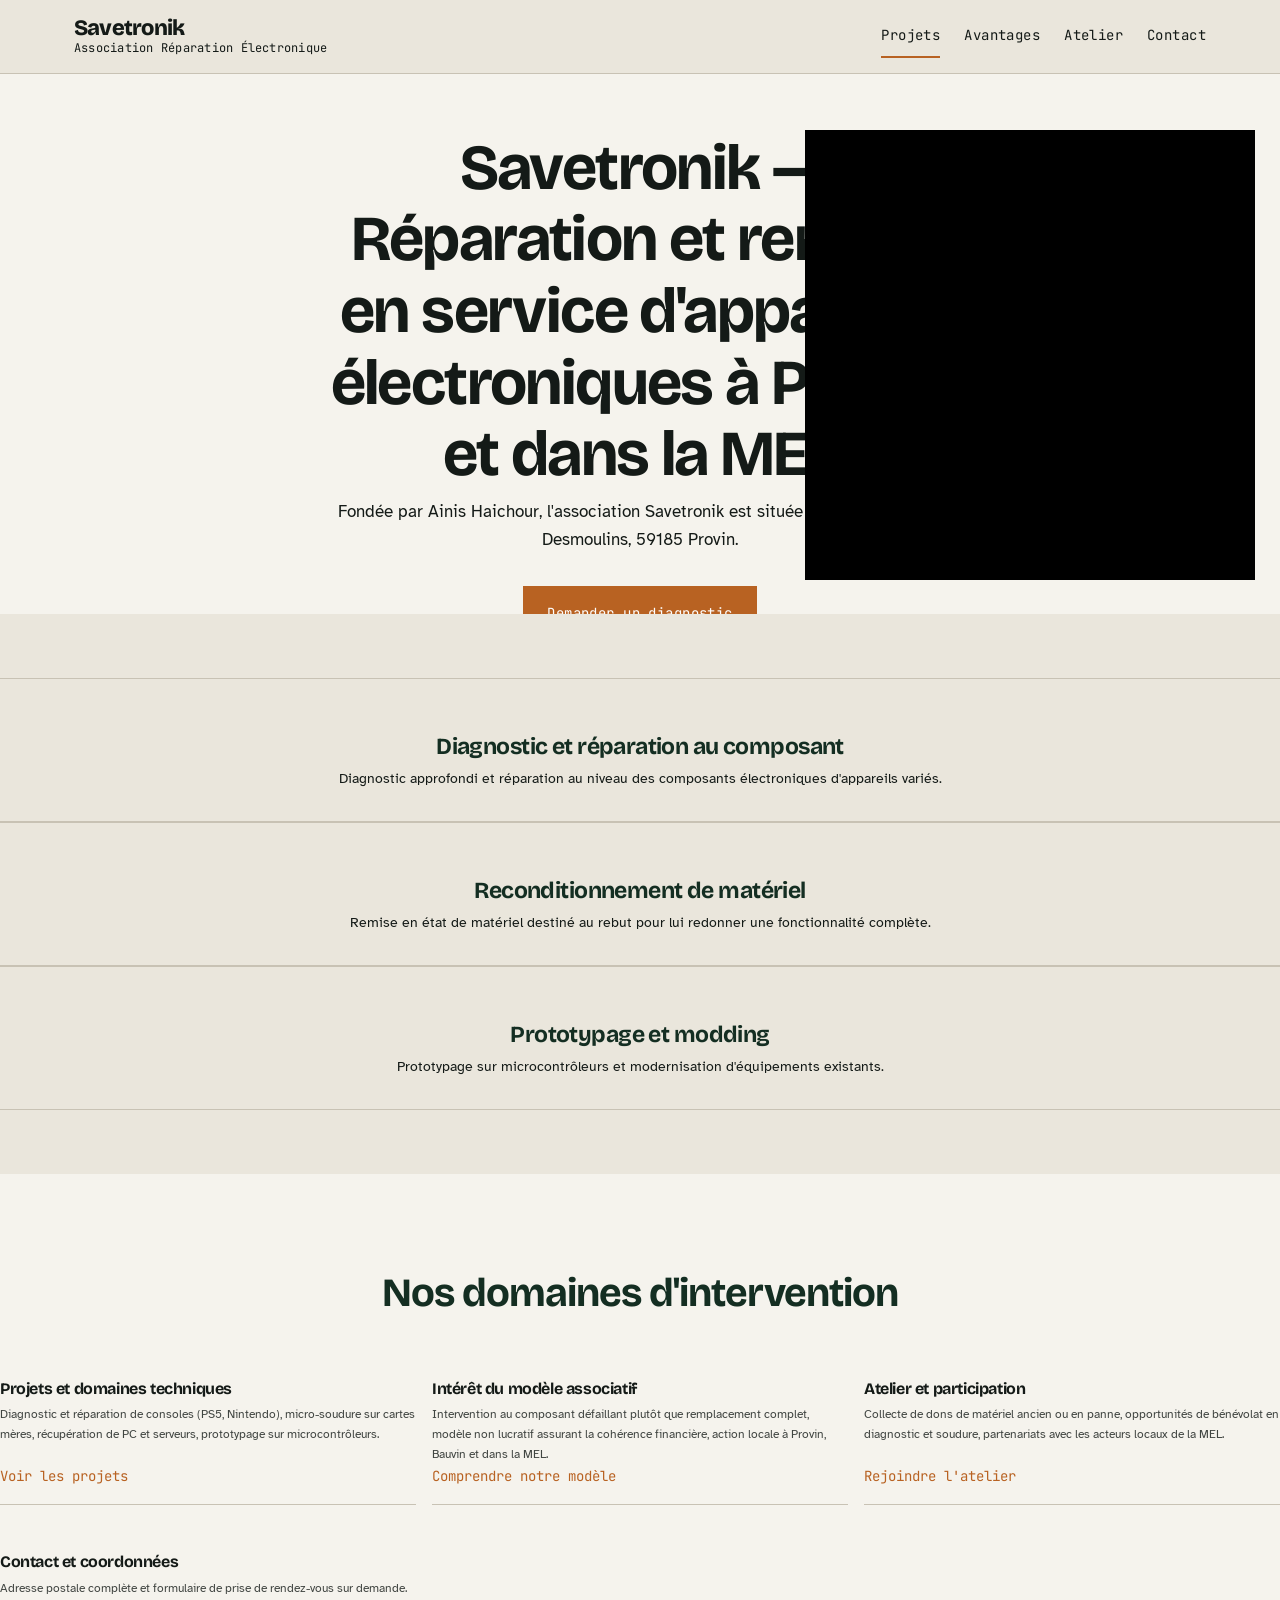
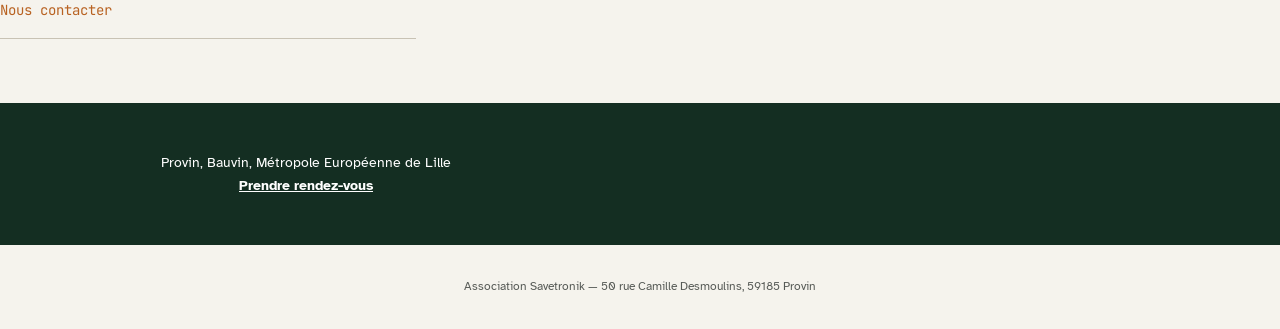
==== commit 710df580: "Add files via upload" ====
--- a/index.html
+++ b/index.html
@@ -1,227 +1,104 @@
 <!DOCTYPE html>
 <html lang="fr">
 <head>
-<meta charset="UTF-8">
-<meta name="viewport" content="width=device-width, initial-scale=1.0">
-<meta name="description" content="Association étudiante spécialisée électronique, modding, informatique et fabrication numérique. Projets PCB, soudure, impression 3D, programmation, modding de consoles.">
-<title>Association Electronique & Fabrication Numérique</title>
+<meta charset="utf-8">
+<meta name="viewport" content="width=device-width, initial-scale=1">
+<title>Savetronik — Réparation et réemploi électronique à Provin, Bauvin et dans la MEL</title>
+<meta name="description" content="Association Savetronik : diagnostic et réparation au composant, reconditionnement et modding de matériel électronique à Provin, Bauvin et dans la Métropole Européenne de Lille.">
+<link rel="preconnect" href="https://fonts.googleapis.com">
+<link rel="preconnect" href="https://fonts.gstatic.com" crossorigin>
+<link rel="stylesheet" href="https://fonts.googleapis.com/css2?family=Atkinson+Hyperlegible:ital,wght@0,400;0,700;1,400&family=Bricolage+Grotesque:opsz,wght@12..96,400;12..96,600;12..96,800&family=JetBrains+Mono:wght@400;500&display=swap">
 <link rel="stylesheet" href="style.css">
 </head>
 <body>
 
-<a href="#main" class="skip-link">Aller au contenu principal</a>
-
-<header class="site-header" role="banner">
-  <nav class="nav" aria-label="Navigation principale">
-    <svg class="nav-logo" aria-hidden="true" viewBox="0 0 32 32" fill="none"><rect x="4" y="4" width="24" height="24" rx="2" stroke="currentColor" stroke-width="2"/><path d="M12 12h8M12 16h8M12 20h5" stroke="currentColor" stroke-width="1.5" stroke-linecap="round"/></svg>
-    <ul class="nav-list" role="list">
-      <li><a href="#accueil" class="nav-link">Accueil</a></li>
-      <li><a href="#expertises" class="nav-link">Expertises</a></li>
-      <li><a href="#projets" class="nav-link">Projets</a></li>
-      <li><a href="#ateliers" class="nav-link">Ateliers</a></li>
-      <li><a href="#rejoindre" class="nav-link">Rejoindre</a></li>
-    </ul>
-  </nav>
+<header class="site-header">
+  <div class="header-inner">
+    <a href="#" class="marque">
+      <span class="marque-nom">Savetronik</span>
+      <span class="marque-detail">Association Réparation Électronique</span>
+    </a>
+    <nav aria-label="Navigation principale">
+      <ul class="nav-list">
+        <li><a href="projets.html" aria-current="page">Projets</a></li>
+        <li><a href="avantages.html">Avantages</a></li>
+        <li><a href="atelier.html">Atelier</a></li>
+        <li><a href="contact.html">Contact</a></li>
+      </ul>
+    </nav>
+  </div>
 </header>
 
-<main id="main" role="main">
+<main>
 
-  <!-- SECTION 1 : PREMIER ÉCRAN - CIRCUIT INTERACTIF -->
-  <section id="accueil" class="section hero-circuit" aria-labelledby="hero-title" data-circuit>
-    <div class="container" style="position:relative;z-index:10;text-align:center;max-width:400px;">
-       <h1 id="hero-title" class="visually-hidden">Association Electronique & Fabrication Numérique</h1>
-       <p class="section-lead" style="margin-bottom:var(--space-2xl);">Un laboratoire vivant pour makers, étudiants et passionnés.</p>
+  <!-- Section Hero / Identité -->
+  <section class="hero">
+    <div class="hero-img">
+      <svg viewBox="0 0 200 200" aria-hidden="true">
+        <path d="M10 10 L190 10 L190 190 L10 190 Z M10 50 L190 50 M10 90 L190 90 M10 130 L190 130 M10 170 L190 170 M50 10 L50 190 M90 10 L90 190 M130 10 L130 190 M170 10 L170 190"/>
+      </svg>
     </div>
-
-    <!-- SVG Circuit Board Background -->
-    <svg class="hero-circuit__svg" viewBox="0 0 400 400" aria-hidden="true" preserveAspectRatio="xMidYMid meet">
-      <defs>
-        <path id="trace1" d="M200 200 L200 80 A120 120 0 0 1 80 200" stroke-dasharray="300" stroke-dashoffset="300"/>
-        <path id="trace2" d="M200 200 L320 200 A120 120 0 0 1 200 320" stroke-dasharray="300" stroke-dashoffset="300"/>
-        <path id="trace3" d="M200 200 L80 200 A120 120 0 0 0 200 80" stroke-dasharray="300" stroke-dashoffset="300"/>
-      </defs>
-      <!-- Traces -->
-      <use class="hero-circuit__trace" href="#trace1" style="--trace-length: 300;"/>
-      <use class="hero-circuit__trace" href="#trace2" style="--trace-length: 300;"/>
-      <use class="hero-circuit__trace" href="#trace3" style="--trace-length: 300;"/>
-      <!-- Nœuds -->
-      <g class="hero-circuit__node-group" style="transform:translate(200px, 80px);">
-        <circle class="hero-circuit__node" r="24" />
-        <text class="hero-circuit__node-label" y="-36">Nos expertises</text>
-      </g>
-      <g class="hero-circuit__node-group" style="transform:translate(320px, 200px);">
-        <circle class="hero-circuit__node" r="24" />
-        <text class="hero-circuit__node-label" x="36">Projets</text>
-      </g>
-      <g class="hero-circuit__node-group" style="transform:translate(80px, 200px);">
-        <circle class="hero-circuit__node" r="24" />
-        <text class="hero-circuit__node-label" x="-36" text-anchor="end">Ateliers</text>
-      </g>
-    </svg>
-
-    <!-- Puce Centrale / CTA -->
-    <button class="hero-circuit__cta" id="cta-rejoindre" aria-label="Rejoindre l'association" type="button">
-      <span class="hero-circuit__cta-initial">Rejoindre</span>
-      <span class="hero-circuit__cta-text">Rejoindre l'association</span>
-    </button>
-  </section>
-
-  <!-- SECTION 2 : NOS EXPERTISES -->
-  <section id="expertises" class="section" aria-labelledby="expertises-title">
-    <div class="container">
-      <header class="section-header">
-        <h2 id="expertises-title" class="section-title">Nos expertises</h2>
-        <p class="section-lead">Quatre piliers techniques pour couvrir l'ensemble du cycle de création, du composant à l'objet fini.</p>
-      </header>
-      <ul class="expertises-list" role="list">
-        <li class="expertise-item">
-          <svg class="expertise-icon" aria-hidden="true" viewBox="0 0 48 48" fill="none"><path d="M24 4 L24 12 M24 36 L24 44 M4 24 L12 24 M36 24 L44 24 M10 10 L16 16 M32 32 L38 38 M38 16 L32 22 M16 32 L22 38" stroke="currentColor" stroke-width="2" stroke-linecap="round"/></svg>
-          <div class="expertise-content">
-            <h3 class="expertise-title">Électronique & PCB</h3>
-            <p class="expertise-desc">Conception de circuits imprimés, soudure CMS/THT, réparation, analyse de signaux, alimentation et instrumentation.</p>
-          </div>
-        </li>
-        <li class="expertise-item">
-          <svg class="expertise-icon" aria-hidden="true" viewBox="0 0 48 48" fill="none"><rect x="8" y="10" width="32" height="28" rx="2" stroke="currentColor" stroke-width="2"/><path d="M14 18h20 M14 24h14 M14 30h10" stroke="currentColor" stroke-width="1.5" stroke-linecap="round"/></svg>
-          <div class="expertise-content">
-            <h3 class="expertise-title">Modding & Rétro-ingénierie</h3>
-            <p class="expertise-desc">Modification de consoles, flashage, remplacement de composants, création de mods custom, préservation du matériel vintage.</p>
-          </div>
-        </li>
-        <li class="expertise-item">
-          <svg class="expertise-icon" aria-hidden="true" viewBox="0 0 48 48" fill="none"><path d="M12 36 L16 12 L32 12 L36 36 Z M16 12 L18 28 M24 12 L24 28 M30 12 L28 28" stroke="currentColor" stroke-width="2" stroke-linecap="round" stroke-linejoin="round"/><circle cx="24" cy="30" r="4" stroke="currentColor" stroke-width="1.5"/></svg>
-          <div class="expertise-content">
-            <h3 class="expertise-title">Fabrication 3D & Usinage</h3>
-            <p class="expertise-desc">Impression 3D FDM/Résine, modélisation CAO, découpe laser, fraisage CNC, prototypage rapide et outillage.</p>
-          </div>
-        </li>
-        <li class="expertise-item">
-          <svg class="expertise-icon" aria-hidden="true" viewBox="0 0 48 48" fill="none"><rect x="10" y="14" width="28" height="20" rx="2" stroke="currentColor" stroke-width="2"/><path d="M16 20h16 M16 26h12 M16 32h8" stroke="currentColor" stroke-width="1.5" stroke-linecap="round"/></svg>
-          <div class="expertise-content">
-            <h3 class="expertise-title">Programmation Embarquée</h3>
-            <p class="expertise-desc">Microcontrôleurs (STM32, ESP32, AVR), RTOS, drivers bas niveau, communication (I2C, SPI, UART, CAN, WiFi/BLE), firmware.</p>
-          </div>
-        </li>
-      </ul>
+    <div class="hero-content">
+      <h1>Savetronik — Réparation et remise en service d'appareils électroniques à Provin et dans la MEL</h1>
+      <p>Fondée par Ainis Haichour, l'association Savetronik est située au 50 rue Camille Desmoulins, 59185 Provin.</p>
+      <a href="contact.html" class="btn">Demander un diagnostic</a>
     </div>
   </section>
 
-  <!-- SECTION 3 : PROJETS PHARES -->
-  <section id="projets" class="section" aria-labelledby="projets-title">
-    <div class="container">
-      <header class="section-header">
-        <h2 id="projets-title" class="section-title">Projets phares</h2>
-        <p class="section-lead">Une sélection de réalisations membres illustrant la diversité des compétences.</p>
-      </header>
-      <div class="projects-carousel" role="region" aria-label="Carousel des projets" data-carousel>
-        <!-- Slide 1 -->
-        <article class="project-slide">
-          <div class="project-slide__visual" aria-hidden="true">
-            <svg viewBox="0 0 100 100" fill="none"><path d="M50 10 L90 30 L90 70 L50 90 L10 70 L10 30 Z" stroke="currentColor" stroke-width="3"/><path d="M50 10 L50 90 M10 30 L90 70 M90 30 L10 70" stroke="currentColor" stroke-width="1.5" opacity="0.5"/></svg>
-          </div>
-          <div class="project-slide__content">
-            <span class="project-slide__category">PCB / RF</span>
-            <h3 class="project-slide__title">Balise LoRaWAN Basse Conso</h3>
-            <a href="#" class="project-slide__link link">Voir le projet<svg viewBox="0 0 24 24" fill="none" stroke="currentColor" stroke-width="2"><path d="M5 12h14M13 5l6 7-6 7"/></svg></a>
-          </div>
-        </article>
-        <!-- Slide 2 -->
-        <article class="project-slide">
-          <div class="project-slide__visual" aria-hidden="true">
-            <svg viewBox="0 0 100 100" fill="none"><rect x="15" y="20" width="70" height="60" rx="5" stroke="currentColor" stroke-width="3"/><circle cx="50" cy="50" r="18" stroke="currentColor" stroke-width="2"/><path d="M50 32v18M41 50h18" stroke="currentColor" stroke-width="2"/></svg>
-          </div>
-          <div class="project-slide__content">
-            <span class="project-slide__category">Modding</span>
-            <h3 class="project-slide__title">Game Boy DMG Backlight IPS</h3>
-            <a href="#" class="project-slide__link link">Voir le projet<svg viewBox="0 0 24 24" fill="none" stroke="currentColor" stroke-width="2"><path d="M5 12h14M13 5l6 7-6 7"/></svg></a>
-          </div>
-        </article>
-        <!-- Slide 3 -->
-        <article class="project-slide">
-          <div class="project-slide__visual" aria-hidden="true">
-            <svg viewBox="0 0 100 100" fill="none"><path d="M30 70 L50 20 L70 70 Z" stroke="currentColor" stroke-width="3"/><path d="M50 20 L50 70 M30 70 L70 70" stroke="currentColor" stroke-width="1.5" opacity="0.5"/><circle cx="50" cy="45" r="8" stroke="currentColor" stroke-width="2"/></svg>
-          </div>
-          <div class="project-slide__content">
-            <span class="project-slide__category">Impression 3D</span>
-            <h3 class="project-slide__title">Bras Robotique 6 Axes Open Source</h3>
-            <a href="#" class="project-slide__link link">Voir le projet<svg viewBox="0 0 24 24" fill="none" stroke="currentColor" stroke-width="2"><path d="M5 12h14M13 5l6 7-6 7"/></svg></a>
-          </div>
-        </article>
-        <!-- Slide 4 -->
-        <article class="project-slide">
-          <div class="project-slide__visual" aria-hidden="true">
-            <svg viewBox="0 0 100 100" fill="none"><rect x="20" y="20" width="60" height="60" rx="4" stroke="currentColor" stroke-width="3"/><path d="M35 40 L65 60 M65 40 L35 60" stroke="currentColor" stroke-width="2"/></svg>
-          </div>
-          <div class="project-slide__content">
-            <span class="project-slide__category">Embarqué</span>
-            <h3 class="project-slide__title">Analyseur Logique 8 Canaux USB</h3>
-            <a href="#" class="project-slide__link link">Voir le projet<svg viewBox="0 0 24 24" fill="none" stroke="currentColor" stroke-width="2"><path d="M5 12h14M13 5l6 7-6 7"/></svg></a>
-          </div>
-        </article>
-      </div>
-      <div class="carousel-nav" aria-label="Navigation carousel">
-        <button class="carousel-btn" aria-label="Projet précédent" data-carousel-prev><svg viewBox="0 0 24 24" fill="none" stroke="currentColor" stroke-width="2"><path d="M15 18l-6-6 6-6"/></svg></button>
-        <button class="carousel-btn" aria-label="Projet suivant" data-carousel-next><svg viewBox="0 0 24 24" fill="none" stroke="currentColor" stroke-width="2"><path d="M9 6l6 6-6 6"/></svg></button>
-      </div>
+  <!-- Section Les 3 Axes de Travail -->
+  <section class="les-axes">
+    <div class="axe">
+      <h3>Diagnostic et réparation au composant</h3>
+      <p>Diagnostic approfondi et réparation au niveau des composants électroniques d'appareils variés.</p>
+    </div>
+    <div class="axe">
+      <h3>Reconditionnement de matériel</h3>
+      <p>Remise en état de matériel destiné au rebut pour lui redonner une fonctionnalité complète.</p>
+    </div>
+    <div class="axe">
+      <h3>Prototypage et modding</h3>
+      <p>Prototypage sur microcontrôleurs et modernisation d'équipements existants.</p>
     </div>
   </section>
 
-  <!-- SECTION 4 : ATELIERS & ÉVÉNEMENTS -->
-  <section id="ateliers" class="section" aria-labelledby="ateliers-title">
-    <div class="container">
-      <header class="section-header">
-        <h2 id="ateliers-title" class="section-title">Ateliers & événements</h2>
-        <p class="section-lead">Rencontres régulières pour apprendre, partager et construire ensemble. Ouverts à tous les niveaux.</p>
-      </header>
-      <ul class="events-list" role="list">
-        <li class="event-item">
-          <time class="event-date" datetime="2025-01-15">15 Jan</time>
-          <div class="event-details">
-            <h3 class="event-title">Initiation Soudure CMS</h3>
-            <p class="event-desc">Apprenez les bases de la soudure à l'air chaud et au fer sur composants 0603, QFP, BGA. Kits fournis.</p>
-          </div>
-        </li>
-        <li class="event-item">
-          <time class="event-date" datetime="2025-02-01">01 Fév</time>
-          <div class="event-details">
-            <h3 class="event-title">KiCad : Du Schéma au PCB</h3>
-            <p class="event-desc">Workflow complet : capture de schéma, règles de conception, routage, génération Gerber et commande JLCPCB.</p>
-          </div>
-        </li>
-        <li class="event-item">
-          <time class="event-date" datetime="2025-02-20">20 Fév</time>
-          <div class="event-details">
-            <h3 class="event-title">Modding Console : Game Boy Color</h3>
-            <p class="event-desc">Installation écran IPS, remplacement haut-parleur, coque custom, nettoyage contacts. Matériel dispo sur place.</p>
-          </div>
-        </li>
-        <li class="event-item">
-          <time class="event-date" datetime="2025-03-10">10 Mar</time>
-          <div class="event-details">
-            <h3 class="event-title">Impression 3D Avancée : Matériaux Techniques</h3>
-            <p class="event-desc">Nylon, Polycarbonate, Carbone : gestion de l'humidité, enceinte chauffée, adhérence, post-traitement.</p>
-          </div>
-        </li>
-        <li class="event-item">
-          <time class="event-date" datetime="2025-03-25">25 Mar</time>
-          <div class="event-details">
-            <h3 class="event-title">ESP32 & FreeRTOS : Multitâche Temps Réel</h3>
-            <p class="event-desc">Création de tâches, files d'attente, sémaphores, gestion de la mémoire, watchdog, optimisation consommation.</p>
-          </div>
-        </li>
-      </ul>
-    </div>
+  <!-- Section Renvois vers les 4 pages -->
+  <section class="renvois">
+    <h2 class="titre-renvoi">Nos domaines d'intervention</h2>
+    <ul class="list-renvoi">
+      <li class="renvoi">
+        <h3>Projets et domaines techniques</h3>
+        <p>Diagnostic et réparation de consoles (PS5, Nintendo), micro-soudure sur cartes mères, récupération de PC et serveurs, prototypage sur microcontrôleurs.</p>
+        <a href="projets.html">Voir les projets</a>
+      </li>
+      <li class="renvoi">
+        <h3>Intérêt du modèle associatif</h3>
+        <p>Intervention au composant défaillant plutôt que remplacement complet, modèle non lucratif assurant la cohérence financière, action locale à Provin, Bauvin et dans la MEL.</p>
+        <a href="avantages.html">Comprendre notre modèle</a>
+      </li>
+      <li class="renvoi">
+        <h3>Atelier et participation</h3>
+        <p>Collecte de dons de matériel ancien ou en panne, opportunités de bénévolat en diagnostic et soudure, partenariats avec les acteurs locaux de la MEL.</p>
+        <a href="atelier.html">Rejoindre l'atelier</a>
+      </li>
+      <li class="renvoi">
+        <h3>Contact et coordonnées</h3>
+        <p>Adresse postale complète et formulaire de prise de rendez-vous sur demande.</p>
+        <a href="contact.html">Nous contacter</a>
+      </li>
+    </ul>
   </section>
 
-  <!-- SECTION 5 : APPEL FINAL / REJOINDRE -->
-  <section id="rejoindre" class="section cta-final" aria-labelledby="cta-title">
-    <div class="container">
-      <header class="section-header">
-        <h2 id="cta-title" class="section-title">Rejoignez le laboratoire</h2>
-        <p class="section-lead">Accédez aux locaux, machines, stock composants et au réseau d'entraide. Cotisation étudiante modique.</p>
-      </header>
-      <form class="cta-final__form" action="#" method="POST" novalidate>
-        <div class="cta-final__fields">
-          <div class="form-group">
-            <label for="nom" class="form-label">Nom / Pseudo</label>
-            <input type="text" id="nom"+  <!-- Bandeau d'ancrage territorial -->
+  <section class="territoire">
+    <p>Provin, Bauvin, Métropole Européenne de Lille<br>
+    <a href="contact.html">Prendre rendez-vous</a></p>
+  </section>
+
+</main>
+
+<footer>
+  Association Savetronik — 50 rue Camille Desmoulins, 59185 Provin
+</footer>
+
+</body>
+</html>
--- a/style.css
+++ b/style.css
@@ -1,320 +1,333 @@
-/* ============================================================
-   1. DESIGN TOKENS (CAHIER DES CHARGES PARTIE B)
-   ============================================================ */
 :root{
   /* Couleurs */
-  --color-fond:#0A0A0A;
-  --color-surface:#2A6F5B;        /* Vert-cuivre */
-  --color-texte:#F5F5F5;          /* Blanc cassé */
-  --color-texte-secondaire:#A8D5C0; /* Vert-cuivre pâle */
-  --color-accent:#D97742;         /* Cuivre brillant */
-  --color-erreur:#C43E3E;         /* Rouge brique */
+  --c-fond:#F5F3ED;
+  --c-surface:#EAE6DC;
+  --c-encre:#141A17;
+  --c-vert:#142E22;
+  --c-cuivre:#B86222;
+  --c-cuivre-texte:#A0521C;
+  --c-bordure:#C8C2B4;
+  --c-blanc:#FFFFFF;
 
   /* Typographie */
-  --font-family:"Space Grotesk",system-ui,-apple-system,BlinkMacSystemFont,"Segoe UI",Roboto,Helvetica,Arial,sans-serif;
-  --font-weight-regular:400;
-  --font-weight-bold:600;
-  --line-height-base:1.65;
-  --line-height-heading:1.2;
-  --max-width-text:68ch;
-
-  /* Espacement (Base 8px) */
-  --space-unit:8px;
-  --space-xs:calc(var(--space-unit)*0.5);   /* 4px */
-  --space-s:calc(var(--space-unit)*1);      /* 8px */
-  --space-m:calc(var(--space-unit)*2);      /* 16px */
-  --space-l:calc(var(--space-unit)*3);      /* 24px */
-  --space-xl:calc(var(--space-unit)*4);     /* 32px */
-  --space-2xl:calc(var(--space-unit)*6);    /* 48px */
-  --space-3xl:calc(var(--space-unit)*8);    /* 64px */
-
-  /* Fluid Typography Clamps */
-  --fs-step--1:clamp(0.75rem, 0.7rem + 0.25vw, 0.875rem);
-  --fs-step-0:clamp(1rem, 0.95rem + 0.25vw, 1.125rem);       /* Body */
-  --fs-step-1:clamp(1.25rem, 1.1rem + 1vw, 1.75rem);         /* H3 */
-  --fs-step-2:clamp(1.75rem, 1.5rem + 2vw, 3rem);            /* H2 */
-  --fs-step-3:clamp(2.5rem, 2rem + 3vw, 5.5rem);             /* H1 Max 5.5rem */
-
-  /* Mise en page */
-  --header-height:56px;
-  --container-width:90%;
-  --container-max:1200px;
-  --radius:0;               /* Aucun arrondi global */
-  --radius-btn:0;           /* Boutons coins droits */
-
-  /* Profondeur (Unique élévation) */
-  --shadow-elevation:0 2px 8px rgba(0,0,0,0.25);
-
-  /* Mouvement */
-  --easing-standard:cubic-bezier(0.22,1,0.36,1);
-  --duration-fast:150ms;
-  --duration-normal:250ms;
-  --duration-slow:400ms;
-  --duration-signature:800ms; /* Interaction signature */
-
-  /* Z-index */
-  --z-header:1000;
-
-  /* Breakpoints */
-  --bp-mobile:480px;
-  --bp-tablet:768px;
-  --bp-desktop:1024px;
-}
-
-/* ============================================================
-   2. RESET & BASE
-   ============================================================ */
-*, *::before, *::after{box-sizing:border-box;margin:0;padding:0;}
-html{scroll-behavior:smooth;-webkit-text-size-adjust:100%;}
-@media (prefers-reduced-motion:reduce){
-  html{scroll-behavior:auto;}
-  *, *::before, *::after{animation-duration:0.01ms !important;animation-iteration-count:1 !important;transition-duration:0.01ms !important;scroll-behavior:auto !important;}
+  --f-titre:"Bricolage Grotesque","Helvetica Neue",Arial,sans-serif;
+  --f-texte:"Atkinson Hyperlegible","Helvetica",Arial,sans-serif;
+  --f-mono:"JetBrains Mono","Courier New",monospace;
+
+  --t-4xl:clamp(2.5rem,5.6vw,4rem);
+  --t-3xl:clamp(1.75rem,3.2vw,2.5rem);
+  --t-2xl:clamp(1.25rem,1.8vw,1.625rem);
+  --t-xl:1.1875rem;
+  --t-l:1.0625rem;
+  --t-m:1rem;
+  --t-s:0.875rem;
+  --t-xs:0.75rem;
+
+  /* Espacement — échelle unique de 1rem */
+  --e-1:0.5rem;
+  --e-2:1rem;
+  --e-3:1.5rem;
+  --e-4:2rem;
+  --e-5:3rem;
+  --e-6:4rem;
+  --e-7:6rem;
+
+  /* Rayon et profondeur */
+  --r-s:2px;
+  --r-m:4px;
+  --ombre:0 4px 12px rgba(0,0,0,0.15);
+
+  /* Mesure de lecture */
+  --mesure:68ch;
+}
+
+*,*::before,*::after{box-sizing:border-box}
+
+html{
+  -webkit-text-size-adjust:100%;
+  scrollbar-color:var(--c-vert) var(--c-surface);
+  scrollbar-width:thin;
 }
 
 body{
-  font-family:var(--font-family);
-  font-size:var(--fs-step-0);
-  line-height:var(--line-height-base);
-  font-weight:var(--font-weight-regular);
-  background-color:var(--color-fond);
-  color:var(--color-texte);
-  min-height:100vh;
-  overflow-x:hidden;
+  margin:0;
+  background-color:var(--c-fond);
+  color:var(--c-encre);
+  font-family:var(--f-texte);
+  font-size:var(--t-l);
+  line-height:1.65;
   -webkit-font-smoothing:antialiased;
-  -moz-osx-font-smoothing:grayscale;
-}
-
-img, svg, video, canvas{max-width:100%;height:auto;display:block;}
-svg:not([fill]){fill:currentColor;}
-a{color:inherit;text-decoration:none;}
-
-/* Sélection */
-::selection{background-color:var(--color-accent);color:var(--color-fond);}
-::-moz-selection{background-color:var(--color-accent);color:var(--color-fond);}
-
-/* Scrollbar */
-::-webkit-scrollbar{width:8px;height:8px;}
-::-webkit-scrollbar-track{background:var(--color-fond);}
-::-webkit-scrollbar-thumb{background:var(--color-surface);border-radius:0;}
-::-webkit-scrollbar-thumb:hover{background:var(--color-accent);}
-
-/* Focus Visible Global */
-:focus{outline:none;}
-:focus-visible{outline:2px solid var(--color-accent);outline-offset:2px;}
-
-/* Typographie Hiérarchie */
-h1,h2,h3,h4{font-weight:var(--font-weight-bold);line-height:var(--line-height-heading);text-wrap:balance;margin:var(--space-l) 0 var(--space-s);}
-h1{font-size:var(--fs-step-3);letter-spacing:-0.02em;}
-h2{font-size:var(--fs-step-2);}
-h3{font-size:var(--fs-step-1);}
-p{margin:0 0 var(--space-s);max-width:var(--max-width-text);text-wrap:pretty;}
-ul,ol{list-style:none;}
-address{font-style:normal;}
-
-/* ============================================================
-   3. COMPOSANTS UI (CAHIER PARTIE C)
-   ============================================================ */
-
-/* --- Bouton --- */
+}
+
+::selection{background-color:var(--c-cuivre);color:var(--c-blanc)}
+
+::-webkit-scrollbar{width:12px;height:12px}
+::-webkit-scrollbar-track{background:var(--c-surface)}
+::-webkit-scrollbar-thumb{background:var(--c-vert);border:2px solid var(--c-surface)}
+
+a{cursor:pointer}
+:focus-visible{outline:2px solid var(--c-cuivre);outline-offset:3px}
+
+h1,h2,h3{
+  font-family:var(--f-titre);
+  font-weight:700;
+  letter-spacing:-0.025em;
+  line-height:1.12;
+  color:var(--c-encre);
+}
+
+p{margin:0 0 var(--e-2);max-width:var(--mesure)}
+p:last-child{margin-bottom:0}
+
+.wrap{
+  width:100%;
+  max-width:1180px;
+  margin:0 auto;
+  padding:0 var(--e-3);
+}
+
+.lien-evitement{
+  position:absolute;
+  left:-9999px;
+  top:0;
+  z-index:100;
+  background:var(--c-vert);
+  color:var(--c-blanc);
+  font-family:var(--f-mono);
+  font-size:var(--t-s);
+  padding:var(--e-2) var(--e-3);
+  text-decoration:none;
+}
+.lien-evitement:focus{left:var(--e-2);top:var(--e-2)}
+
+/* ---------- En-tête ---------- */
+.site-header{
+  position:sticky;
+  top:0;
+  z-index:20;
+  background-color:var(--c-surface);
+  border-bottom:1px solid var(--c-bordure);
+}
+
+.header-inner{
+  max-width:1180px;
+  margin:0 auto;
+  padding:var(--e-1) var(--e-3);
+  display:flex;
+  flex-wrap:wrap;
+  align-items:center;
+  justify-content:space-between;
+  gap:var(--e-1) var(--e-3);
+}
+
+.marque{
+  display:flex;
+  flex-direction:column;
+  justify-content:center;
+  min-height:44px;
+  padding:var(--e-1) 0;
+  text-decoration:none;
+  color:var(--c-encre);
+}
+.marque-nom{
+  font-family:var(--f-titre);
+  font-weight:800;
+  font-size:1.375rem;
+  letter-spacing:-0.035em;
+  line-height:1.1;
+}
+.marque-detail{
+  font-family:var(--f-mono);
+  font-size:var(--t-xs);
+  letter-spacing:0.02em;
+  line-height:1.4;
+}
+
+.nav-list{
+  display:flex;
+  flex-wrap:wrap;
+  align-items:center;
+  gap:0 var(--e-3);
+  margin:0;
+  padding:0;
+  list-style:none;
+}
+.nav-list a{
+  display:inline-flex;
+  align-items:center;
+  min-height:44px;
+  font-family:var(--f-mono);
+  font-size:var(--t-s);
+  letter-spacing:0.03em;
+  color:var(--c-encre);
+  text-decoration:none;
+  border-bottom:2px solid transparent;
+  transition:border-color .3s ease-out,color .3s ease-out;
+}
+.nav-list a:hover{
+  color:var(--c-cuivre-texte);
+  border-bottom-color:var(--c-cuivre);
+}
+.nav-list a[aria-current="page"]{border-bottom-color:var(--c-cuivre)}
+
+/* ---------- Bouton ---------- */
 .btn{
-  display:inline-flex;align-items:center;justify-content:center;gap:var(--space-s);
-  min-width:120px;height:48px;padding:0 var(--space-l);
-  font-family:inherit;font-size:var(--fs-step-0);font-weight:var(--font-weight-bold);
-  background-color:var(--color-surface);color:var(--color-texte);
-  border:none;border-radius:var(--radius-btn);cursor:pointer;
-  transition:background-color var(--duration-normal) var(--easing-standard), transform var(--duration-fast) var(--easing-standard), opacity var(--duration-fast);
-}
-.btn:hover{background-color:var(--color-accent);}
-.btn:active{transform:scale(0.98);}
-.btn:focus-visible{outline:2px solid var(--color-accent);outline-offset:2px;}
-.btn:disabled{opacity:0.4;cursor:not-allowed;pointer-events:none;}
-.btn--accent{background-color:var(--color-accent);color:var(--color-fond);}
-.btn--accent:hover{background-color:var(--color-surface);color:var(--color-texte);}
-
-/* --- Lien texte --- */
-.link{color:var(--color-texte-secondaire);text-underline-offset:2px;text-decoration:underline 2px solid transparent;transition:color var(--duration-fast), text-decoration-color var(--duration-fast);}
-.link:hover,.link:focus-visible{color:var(--color-accent);text-decoration-color:var(--color-accent);}
-
-/* --- Champ Formulaire --- */
-.form-group{display:grid;gap:var(--space-xs);width:100%;}
-.form-label{font-size:var(--fs-step--1);color:var(--color-texte-secondaire);}
-.form-input,.form-textarea,.form-select{
-  width:100%;font-family:inherit;font-size:var(--fs-step-0);line-height:1.5;
-  background-color:var(--color-fond);color:var(--color-texte);
-  border:1px solid var(--color-surface);border-radius:var(--radius);
-  padding:var(--space-s) var(--space-m);
-  transition:border-color var(--duration-fast), box-shadow var(--duration-fast);
-}
-.form-input::placeholder,.form-textarea::placeholder{color:var(--color-texte-secondaire);opacity:1;}
-.form-input:focus,.form-textarea:focus,.form-select:focus{
-  border-color:var(--color-accent);
-  box-shadow:0 0 0 2px color-mix(in srgb, var(--color-accent) 30%, transparent);
-  outline:none;
-}
-.form-input[aria-invalid="true"],.form-textarea[aria-invalid="true"]{border-color:var(--color-erreur);}
-.form-error{font-size:var(--fs-step--1);color:var(--color-erreur);min-height:1.2em;}
-
-/* ============================================================
-   4. LAYOUT & STRUCTURE (CAHIER PARTIE D)
-   ============================================================ */
-.container{width:var(--container-width);max-width:var(--container-max);margin-inline:auto;padding-inline:var(--space-m);}
-.section{padding-block:var(--space-3xl);position:relative;}
-.section-header{margin-bottom:var(--space-2xl);max-width:var(--max-width-text);}
-.section-title{margin-bottom:var(--space-xs);}
-.section-lead{color:var(--color-texte-secondaire);font-size:var(--fs-step-0);}
-
-/* --- Header / Navigation --- */
-.site-header{
-  position:fixed;top:0;left:0;right:0;height:var(--header-height);
-  background-color:var(--color-fond);border-bottom:1px solid var(--color-surface);
-  z-index:var(--z-header);display:flex;align-items:center;
-}
-.nav{display:flex;align-items:center;justify-content:space-between;width:100%;max-width:var(--container-max);margin-inline:auto;padding-inline:var(--space-m);gap:var(--space-l);}
-.nav-logo{flex-shrink:0;width:32px;height:32px;color:var(--color-surface);transition:color var(--duration-fast);}
-.nav-logo:hover,.nav-logo:focus-visible{color:var(--color-accent);}
-.nav-list{display:flex;gap:var(--space-m);flex-wrap:wrap;justify-content:center;flex:1;}
-.nav-link{font-size:var(--fs-step-0);color:var(--color-texte-secondaire);padding:var(--space-xs) 0;white-space:nowrap;transition:color var(--duration-fast);}
-.nav-link:hover,.nav-link:focus-visible{color:var(--color-accent);}
-
-/* ============================================================
-   5. SECTION 1 : CIRCUIT D'INTRODUCTION (PREMIER ÉCRAN)
-   ============================================================ */
-.hero-circuit{
-  min-height:100vh;display:grid;place-items:center;
-  padding-top:var(--header-height);position:relative;overflow:hidden;
-  background:radial-gradient(ellipse 80% 80% at 50% 50%, color-mix(in srgb, var(--color-surface) 8%, transparent) 0%, transparent 70%), var(--color-fond);
-}
-.hero-circuit__svg{position:absolute;inset:0;width:100%;height:100%;max-width:800px;margin:auto;pointer-events:none;z-index:1;}
-.hero-circuit__trace{stroke:var(--color-surface);stroke-width:4;fill:none;opacity:0.3;stroke-linecap:round;stroke-linejoin:round;transition:opacity var(--duration-signature) var(--easing-standard), stroke-color var(--duration-signature) var(--easing-standard);}
-.hero-circuit__node{fill:var(--color-surface);opacity:0.6;transition:opacity var(--duration-normal), transform var(--duration-normal), fill var(--duration-normal);transform-origin:center;}
-.hero-circuit__node-label{font-size:var(--fs-step--1);fill:var(--color-texte-secondaire);text-anchor:middle;pointer-events:none;opacity:0;transform:translateY(4px);transition:opacity var(--duration-normal), transform var(--duration-normal);}
-
-.hero-circuit__cta{
-  position:relative;z-index:10;
-  width:120px;height:120px;border-radius:50%;
-  background-color:var(--color-surface);color:var(--color-texte);
-  border:none;cursor:pointer;display:grid;place-items:center;
-  font-family:inherit;font-size:var(--fs-step-1);font-weight:var(--font-weight-bold);text-align:center;line-height:1.2;
-  box-shadow:var(--shadow-elevation), 0 0 0 4px var(--color-fond), 0 0 20px -5px var(--color-surface);
-  transition:transform var(--duration-signature) var(--easing-standard), background-color var(--duration-signature) var(--easing-standard), box-shadow var(--duration-signature) var(--easing-standard), width var(--duration-signature) var(--easing-standard), height var(--duration-signature) var(--easing-standard), border-radius var(--duration-signature) var(--easing-standard), padding var(--duration-signature) var(--easing-standard);
-  padding:0; /* Reset padding for circle */
-}
-.hero-circuit__cta:hover{background-color:var(--color-accent);transform:scale(1.05);}
-.hero-circuit__cta:focus-visible{outline:2px solid var(--color-accent);outline-offset:4px;}
-.hero-circuit__cta-text{display:none;white-space:nowrap;opacity:0;transition:opacity var(--duration-normal) var(--easing-standard);}
-
-/* État Animé (déclenché par JS .is-animating sur .hero-circuit) */
-.hero-circuit.is-animating .hero-circuit__trace{animation:trace-draw var(--duration-signature) var(--easing-standard) forwards;}
-.hero-circuit.is-animating .hero-circuit__trace:nth-of-type(1){animation-delay:0ms;}
-.hero-circuit.is-animating .hero-circuit__trace:nth-of-type(2){animation-delay:200ms;}
-.hero-circuit.is-animating .hero-circuit__trace:nth-of-type(3){animation-delay:400ms;}
-
-.hero-circuit.is-animating .hero-circuit__node{animation:node-pulse var(--duration-signature) var(--easing-standard) forwards;}
-.hero-circuit.is-animating .hero-circuit__node:nth-of-type(1){animation-delay:100ms;}
-.hero-circuit.is-animating .hero-circuit__node:nth-of-type(2){animation-delay:300ms;}
-.hero-circuit.is-animating .hero-circuit__node:nth-of-type(3){animation-delay:500ms;}
-
-.hero-circuit.is-animating .hero-circuit__node-label{animation:label-reveal var(--duration-normal) var(--easing-standard) forwards;}
-.hero-circuit.is-animating .hero-circuit__node-label:nth-of-type(1){animation-delay:600ms;}
-.hero-circuit.is-animating .hero-circuit__node-label:nth-of-type(2){animation-delay:700ms;}
-.hero-circuit.is-animating .hero-circuit__node-label:nth-of-type(3){animation-delay:800ms;}
-
-.hero-circuit.is-animating .hero-circuit__cta{
-  animation:chip-transform var(--duration-signature) var(--easing-standard) 600ms forwards;
-  background-color:var(--color-accent); /* Final state */
-}
-.hero-circuit.is-animating .hero-circuit__cta-text{animation:cta-text-reveal var(--duration-normal) var(--easing-standard) 1.4s forwards;display:block;}
-
-@keyframes trace-draw{from{stroke-dashoffset:var(--trace-length, 1000);opacity:0.3;stroke:var(--color-surface);}to{stroke-dashoffset:0;opacity:1;stroke:var(--color-accent);}}
-@keyframes node-pulse{0%{opacity:0.6;transform:scale(1);fill:var(--color-surface);}50%{opacity:1;transform:scale(1.3);fill:var(--color-accent);}100%{opacity:1;transform:scale(1);fill:var(--color-accent);}}
-@keyframes label-reveal{to{opacity:1;transform:translateY(0);}}
-@keyframes chip-transform{
-  0%{width:120px;height:120px;border-radius:50%;padding:0;background:var(--color-surface);box-shadow:var(--shadow-elevation), 0 0 0 4px var(--color-fond), 0 0 20px -5px var(--color-surface);}
-  50%{width:120px;height:120px;border-radius:50%;background:var(--color-accent);box-shadow:var(--shadow-elevation), 0 0 0 4px var(--color-fond), 0 0 30px -5px var(--color-accent);}
-  100%{width:280px;height:56px;border-radius:0;padding:0 var(--space-xl);background:var(--color-accent);box-shadow:var(--shadow-elevation);}
-}
-@keyframes cta-text-reveal{to{opacity:1;}}
-
-/* Responsive Hero */
-@media (max-width:480px){
-  .hero-circuit__cta{font-size:var(--fs-step-0);}
-  .hero-circuit.is-animating .hero-circuit__cta{width:90vw;max-width:320px;}
-  .hero-circuit__node-label{font-size:0.7rem;}
-}
-
-/* ============================================================
-   6. SECTION 2 : NOS EXPERTISES (Liste verticale)
-   ============================================================ */
-.expertises-list{display:flex;flex-direction:column;gap:var(--space-xl);max-width:70vw;margin-inline:auto;}
-@media (max-width:768px){.expertises-list{max-width:var(--container-width);}}
-.expertise-item{display:grid;grid-template-columns:auto 1fr;gap:var(--space-l);align-items:start;padding-block:var(--space-m);border-top:1px solid var(--color-surface);}
-.expertise-item:first-child{border-top:none;}
-.expertise-icon{width:48px;height:48px;flex-shrink:0;color:var(--color-surface);transition:color var(--duration-normal), transform var(--duration-normal);}
-.expertise-item:hover .expertise-icon,.expertise-item:focus-within .expertise-icon{color:var(--color-accent);transform:translateX(4px);}
-.expertise-content{display:flex;flex-direction:column;gap:var(--space-xs);}
-.expertise-title{font-size:var(--fs-step-1);margin:0;}
-.expertise-desc{color:var(--color-texte-secondaire);margin:0;max-width:none;}
-
-/* ============================================================
-   7. SECTION 3 : PROJETS PHARES (Carrousel)
-   ============================================================ */
-.projects-carousel{display:flex;gap:var(--space-l);overflow-x:auto;scroll-snap-type:x mandatory;scroll-padding:0 var(--space-m);padding-block:var(--space-m);margin-inline:calc(-1 * var(--space-m));padding-inline:var(--space-m);}
-.projects-carousel::-webkit-scrollbar{display:none;}
-.projects-carousel{-ms-overflow-style:none;scrollbar-width:none;}
-.project-slide{flex:0 0 clamp(280px, 85vw, 500px);scroll-snap-align:center;display:grid;grid-template-rows:auto 1fr auto;background:linear-gradient(180deg, var(--color-fond) 0%, #111 100%);border:1px solid var(--color-surface);position:relative;isolation:isolate;}
-.project-slide__visual{aspect-ratio:4/3;display:grid;place-items:center;background:var(--color-fond);position:relative;overflow:hidden;}
-.project-slide__visual svg{width:80%;height:80%;max-width:200px;color:var(--color-surface);opacity:0.8;transition:opacity var(--duration-normal), transform var(--duration-normal);}
-.project-slide:hover .project-slide__visual svg,.project-slide:focus-within .project-slide__visual svg{opacity:1;transform:scale(1.05);color:var(--color-accent);}
-.project-slide__content{padding:var(--space-l);display:flex;flex-direction:column;gap:var(--space-xs);}
-.project-slide__category{font-size:var(--fs-step--1);color:var(--color-accent);font-weight:var(--font-weight-bold);text-transform:uppercase;letter-spacing:0.05em;}
-.project-slide__title{font-size:var(--fs-step-1);margin:0;line-height:1.3;}
-.project-slide__link{display:inline-flex;align-items:center;gap:var(--space-xs);margin-top:var(--space-s);font-size:var(--fs-step--1);color:var(--color-texte-secondaire);width:fit-content;}
-.project-slide__link:hover,.project-slide__link:focus-visible{color:var(--color-accent);}
-.project-slide__link svg{width:16px;height:16px;transition:transform var(--duration-fast);}
-.project-slide__link:hover svg,.project-slide__link:focus-visible svg{transform:translateX(4px);}
-
-/* Flèches navigation (CSS only fallback, JS enhanced) */
-.carousel-nav{display:flex;justify-content:center;gap:var(--space-m);margin-top:var(--space-xl);}
-.carousel-btn{width:44px;height:44px;border-radius:50%;background:var(--color-fond);border:1px solid var(--color-surface);color:var(--color-surface);display:grid;place-items:center;cursor:pointer;transition:all var(--duration-fast);}
-.carousel-btn:hover,.carousel-btn:focus-visible{border-color:var(--color-accent);color:var(--color-accent);background:var(--color-surface);}
-.carousel-btn svg{width:20px;height:20px;}
-.carousel-btn:disabled{opacity:0.3;cursor:not-allowed;}
-
-/* ============================================================
-   8. SECTION 4 : ATELIERS & ÉVÉNEMENTS (Liste chronologique)
-   ============================================================ */
-.events-list{display:flex;flex-direction:column;gap:0;max-width:var(--max-width-text);margin-inline:auto;}
-.event-item{display:grid;grid-template-columns:auto 1fr;gap:var(--space-l);padding:var(--space-l) 0;border-top:1px solid var(--color-surface);align-items:start;transition:color var(--duration-fast);}
-.event-item:first-child{border-top:none;}
-.event-item:hover,.event-item:focus-within{color:var(--color-accent);}
-.event-date{font-size:var(--fs-step-0);font-weight:var(--font-weight-bold);color:var(--color-accent);white-space:nowrap;min-width:80px;padding-top:2px;}
-.event-details{display:flex;flex-direction:column;gap:var(--space-xs);}
-.event-title{font-size:var(--fs-step-1);margin:0;transition:color var(--duration-fast);}
-.event-item:hover .event-title,.event-item:focus-within .event-title{color:var(--color-accent);}
-.event-desc{color:var(--color-texte-secondaire);margin:0;max-width:none;font-size:var(--fs-step-0);}
-
-/* ============================================================
-   9. SECTION 5 : APPEL FINAL / CONTACT
-   ============================================================ */
-.cta-final{background-color:var(--color-fond);border-top:1px solid var(--color-surface);text-align:center;}
-.cta-final__form{max-width:560px;margin-inline:auto;text-align:left;display:grid;gap:var(--space-l);}
-.cta-final__fields{display:grid;gap:var(--space-m);}
-@media (min-width:600px){.cta-final__fields{grid-template-columns:1fr 1fr;}}
-.cta-final__fields > .form-group:last-child{grid-column:1/-1;}
-.cta-final__submit{justify-self:center;min-width:200px;}
-.cta-final__socials{display:flex;justify-content:center;gap:var(--space-l);margin-top:var(--space-2xl);padding-top:var(--space-xl);border-top:1px solid var(--color-surface);}
-.social-link{display:grid;place-items:center;width:44px;height:44px;border:1px solid var(--color-surface);color:var(--color-texte-secondaire);transition:all var(--duration-fast);}
-.social-link:hover,.social-link:focus-visible{border-color:var(--color-accent);color:var(--color-accent);background:var(--color-surface);}
-.social-link svg{width:20px;height:20px;}
-
-/* ============================================================
-   10. FOOTER
-   ============================================================ */
-.site-footer{padding:var(--space-xl) var(--space-m);text-align:center;border-top:1px solid var(--color-surface);font-size:var(--fs-step--1);color:var(--color-texte-secondaire);}
-
-/* ============================================================
-   11. UTILITAIRES & ACCESSIBILITÉ
-   ============================================================ */
-.visually-hidden{position:absolute;width:1px;height:1px;padding:0;margin:-1px;overflow:hidden;clip:rect(0,0,0,0);white-space:nowrap;border:0;}
-.skip-link{position:absolute;top:-100%;left:50%;transform:translateX(-50%);background:var(--color-accent);color:var(--color-fond);padding:var(--space-s) var(--space-l);z-index:9999;font-weight:var(--font-weight-bold);border-radius:var(--radius);}
-.skip-link:focus{top:var(--space-m);outline:2px solid var(--color-texte);outline-offset:2px;}+  display:inline-flex;
+  align-items:center;
+  justify-content:center;
+  min-height:48px;
+  padding:var(--e-2) var(--e-3);
+  background-color:var(--c-cuivre);
+  color:var(--c-blanc);
+  font-family:var(--f-mono);
+  font-size:var(--t-s);
+  letter-spacing:0.03em;
+  text-decoration:none;
+  border:none;
+  cursor:pointer;
+}
+.btn:hover{opacity:0.9}
+
+/* ---------- Hero ---------- */
+.hero{
+  position:relative;
+  padding:var(--e-6) 0 var(--e-4);
+  display:flex;
+  align-items:center;
+  justify-content:center;
+  flex-direction:column;
+  gap:var(--e-3);
+  max-height:60vh;
+  overflow:hidden;
+}
+.hero-img{
+  position:absolute;
+  right:0;
+  width:40%;
+  height:auto;
+  max-width:500px;
+  pointer-events:none;
+}
+.hero-img svg{
+  width:100%;
+  height:auto;
+}
+
+/* Texte hero */
+.hero-content{
+  text-align:center;
+  max-width:700px;
+  padding:var(--e-2) var(--e-3);
+}
+.hero-content h1{
+  font-size:var(--t-4xl);
+  margin-bottom:var(--e-1);
+}
+.hero-content p{
+  font-size:var(--t-l);
+  color:var(--c-encre);
+  margin-bottom:var(--e-4);
+}
+
+/* ---------- Les 3 Axes ---------- */
+.les-axes{
+  padding:var(--e-6) 0;
+  background-color:var(--c-surface);
+}
+.axe{
+  padding:var(--e-4) var(--e-3);
+  display:flex;
+  flex-direction:column;
+  align-items:center;
+  text-align:center;
+  border-top:1px solid var(--c-bordure);
+  border-bottom:1px solid var(--c-bordure);
+  transition:background-color .3s ease;
+}
+.axe:hover{background-color:var(--c-fond);}
+.axe h3{
+  font-size:var(--t-2xl);
+  margin-bottom:var(--e-1);
+  color:var(--c-vert);
+}
+.axe p{
+  font-size:var(--t-s);
+  color:var(--c-encre);
+  margin-bottom:0;
+  line-height:1.5;
+}
+
+/* ---------- Renvois vers les pages ---------- */
+.renvois{
+  padding:var(--e-6) 0;
+}
+.titre-renvoi{
+  font-size:var(--t-3xl);
+  margin-bottom:var(--e-4);
+  text-align:center;
+  color:var(--c-vert);
+}
+.list-renvoi{
+  display:grid;
+  grid-template-columns:repeat(3, 1fr);
+  gap:var(--e-2);
+  list-style:none;
+  padding:0;
+  margin:0;
+}
+.list-renvoi .renvoi{
+  padding:var(--e-2) 0;
+  border-bottom:1px solid var(--c-bordure);
+  display:flex;
+  flex-direction:column;
+  justify-content:center;
+  height:100%;
+}
+.list-renvoi .renvoi h3{
+  font-size:var(--t-m);
+  margin-bottom:var(--e-1);
+  color:var(--c-encre);
+}
+.list-renvoi .renvoi p{
+  font-size:var(--t-xs);
+  color:var(--c-encre);
+  opacity:0.8;
+  margin-bottom:0;
+  flex-grow:1;
+}
+.list-renvoi .renvoi a{
+  font-size:var(--t-s);
+  color:var(--c-cuivre);
+  text-decoration:none;
+  margin-top:auto;
+  align-self:flex-start;
+  font-family:var(--f-mono);
+}
+@media (max-width: 768px){
+  .list-renvoi{
+    grid-template-columns:1fr;
+  }
+}
+
+/* ---------- Ancrage territorial ---------- */
+.territoire{
+  padding:var(--e-5) 0;
+  background-color:var(--c-vert);
+  color:var(--c-blanc);
+  text-align:center;
+  font-size:var(--t-s);
+}
+.territoire a{
+  color:var(--c-blanc);
+  text-decoration:underline;
+  font-weight:700;
+}
+
+/* ---------- Pied de page minimal ---------- */
+footer{
+  padding:var(--e-4) 0;
+  text-align:center;
+  font-size:var(--t-xs);
+  color:var(--c-encre);
+  opacity:0.7;
+}
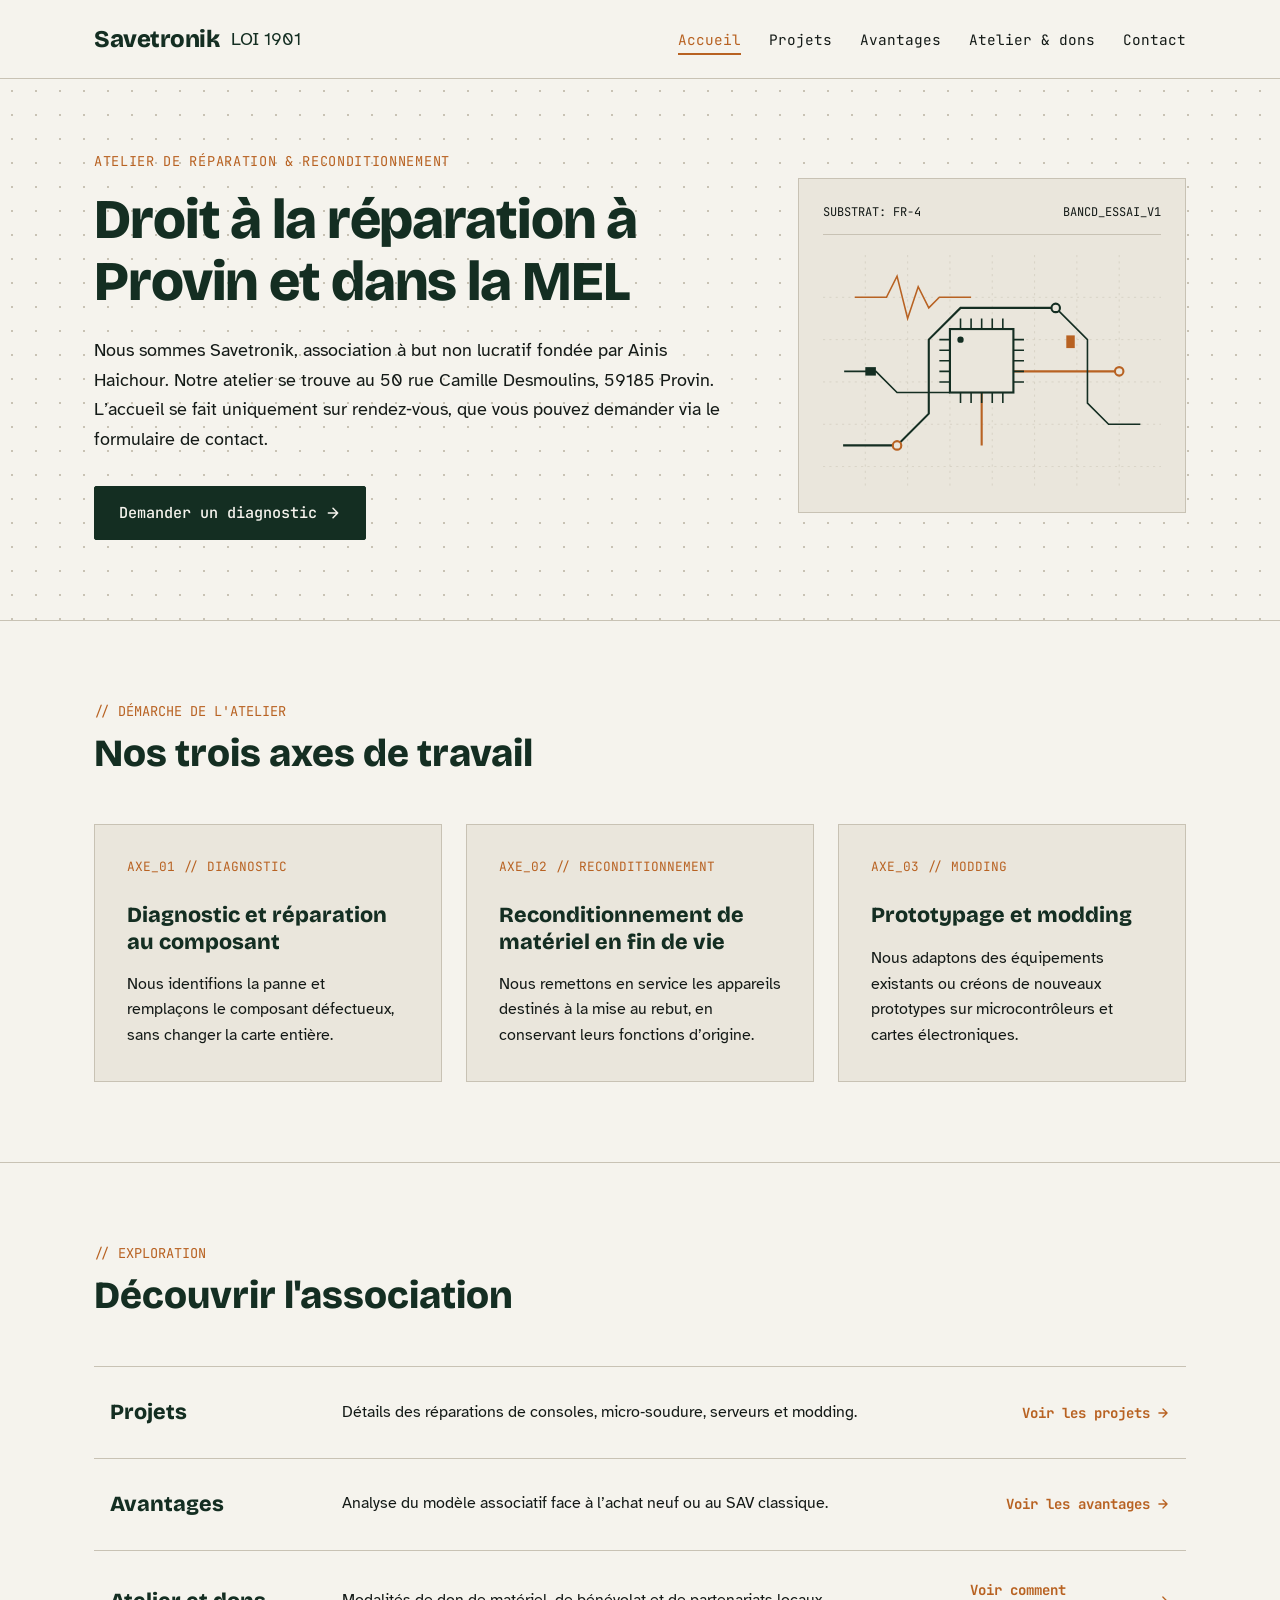
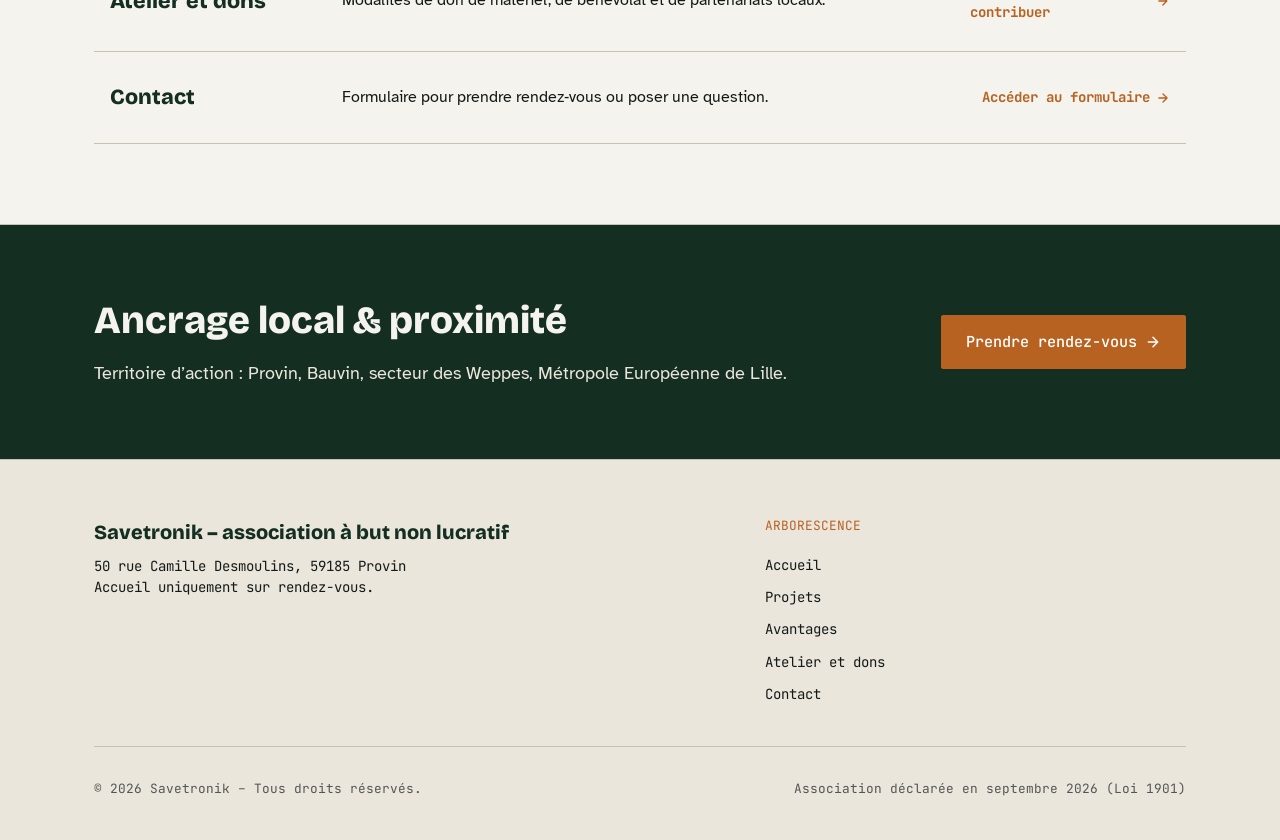
==== commit 4e336076: "Add files via upload" ====
--- a/index.html
+++ b/index.html
@@ -1,104 +1,258 @@
 <!DOCTYPE html>
 <html lang="fr">
 <head>
-<meta charset="utf-8">
-<meta name="viewport" content="width=device-width, initial-scale=1">
-<title>Savetronik — Réparation et réemploi électronique à Provin, Bauvin et dans la MEL</title>
-<meta name="description" content="Association Savetronik : diagnostic et réparation au composant, reconditionnement et modding de matériel électronique à Provin, Bauvin et dans la Métropole Européenne de Lille.">
-<link rel="preconnect" href="https://fonts.googleapis.com">
-<link rel="preconnect" href="https://fonts.gstatic.com" crossorigin>
-<link rel="stylesheet" href="https://fonts.googleapis.com/css2?family=Atkinson+Hyperlegible:ital,wght@0,400;0,700;1,400&family=Bricolage+Grotesque:opsz,wght@12..96,400;12..96,600;12..96,800&family=JetBrains+Mono:wght@400;500&display=swap">
-<link rel="stylesheet" href="style.css">
+  <meta charset="UTF-8">
+  <meta name="viewport" content="width=device-width, initial-scale=1.0">
+  <title>Savetronik – réparation électronique à Provin et MEL</title>
+  <meta name="description" content="Association Savetronik, 1901, réduit les déchets électroniques à Provin, Bauvin et MEL via diagnostic, réparation composant, reconditionnement et modding. Rendez‑vous sur demande.">
+  
+  <link rel="preconnect" href="https://fonts.googleapis.com">
+  <link rel="preconnect" href="https://fonts.gstatic.com" crossorigin>
+  <link href="https://fonts.googleapis.com/css2?family=Atkinson+Hyperlegible:ital,wght@0,400;0,700;1,400;1,700&family=Bricolage+Grotesque:opsz,wght@12..96,600;12..96,800&family=JetBrains+Mono:wght@400;500;700&display=swap" rel="stylesheet">
+  
+  <link rel="stylesheet" href="style.css">
 </head>
 <body>
 
-<header class="site-header">
-  <div class="header-inner">
-    <a href="#" class="marque">
-      <span class="marque-nom">Savetronik</span>
-      <span class="marque-detail">Association Réparation Électronique</span>
-    </a>
-    <nav aria-label="Navigation principale">
-      <ul class="nav-list">
-        <li><a href="projets.html" aria-current="page">Projets</a></li>
-        <li><a href="avantages.html">Avantages</a></li>
-        <li><a href="atelier.html">Atelier</a></li>
-        <li><a href="contact.html">Contact</a></li>
-      </ul>
-    </nav>
-  </div>
-</header>
-
-<main>
-
-  <!-- Section Hero / Identité -->
-  <section class="hero">
-    <div class="hero-img">
-      <svg viewBox="0 0 200 200" aria-hidden="true">
-        <path d="M10 10 L190 10 L190 190 L10 190 Z M10 50 L190 50 M10 90 L190 90 M10 130 L190 130 M10 170 L190 170 M50 10 L50 190 M90 10 L90 190 M130 10 L130 190 M170 10 L170 190"/>
-      </svg>
+  <!-- Navigation Principale -->
+  <header>
+    <div class="container">
+      <div class="header-inner">
+        <a href="index.html" class="brand" aria-label="Savetronik Accueil">
+          <span class="brand-title">Savetronik</span>
+          <span class="brand-tag">LOI 1901</span>
+        </a>
+        <nav aria-label="Navigation principale">
+          <ul>
+            <li><a href="index.html" aria-current="page">Accueil</a></li>
+            <li><a href="projets.html">Projets</a></li>
+            <li><a href="avantages.html">Avantages</a></li>
+            <li><a href="atelier.html">Atelier &amp; dons</a></li>
+            <li><a href="contact.html">Contact</a></li>
+          </ul>
+        </nav>
+      </div>
     </div>
-    <div class="hero-content">
-      <h1>Savetronik — Réparation et remise en service d'appareils électroniques à Provin et dans la MEL</h1>
-      <p>Fondée par Ainis Haichour, l'association Savetronik est située au 50 rue Camille Desmoulins, 59185 Provin.</p>
-      <a href="contact.html" class="btn">Demander un diagnostic</a>
+  </header>
+
+  <main>
+    <!-- Premier écran / Hero -->
+    <section class="hero">
+      <div class="container">
+        <div class="hero-grid">
+          <div class="hero-content">
+            <span class="hero-label">Atelier de réparation &amp; reconditionnement</span>
+            <h1>Droit à la réparation à Provin et dans la MEL</h1>
+            <p class="hero-text">
+              Nous sommes Savetronik, association à but non lucratif fondée par Ainis Haichour. Notre atelier se trouve au 50 rue Camille Desmoulins, 59185 Provin. L’accueil se fait uniquement sur rendez‑vous, que vous pouvez demander via le formulaire de contact.
+            </p>
+            <a href="contact.html" class="btn">
+              Demander un diagnostic
+              <svg width="16" height="16" viewBox="0 0 16 16" fill="none" xmlns="http://www.w3.org/2000/svg" aria-hidden="true">
+                <path d="M3.33331 8H12.6666M12.6666 8L8.00002 3.33334M12.6666 8L8.00002 12.6667" stroke="currentColor" stroke-width="1.5" stroke-linecap="round" stroke-linejoin="round"/>
+              </svg>
+            </a>
+          </div>
+
+          <div class="hero-visual" aria-hidden="true">
+            <div class="hero-visual-header">
+              <span>SUBSTRAT: FR-4</span>
+              <span>BANCD_ESSAI_V1</span>
+            </div>
+            <!-- Schema SVG géométrique au trait unique -->
+            <svg class="hero-svg" viewBox="0 0 320 220" fill="none" xmlns="http://www.w3.org/2000/svg">
+              <!-- Grille technique de fond -->
+              <path d="M0 40H320M0 80H320M0 120H320M0 160H320M0 200H320" stroke="#C8C2B4" stroke-width="0.5" stroke-dasharray="2 4"/>
+              <path d="M40 0V220M80 0V220M120 0V220M160 0V220M200 0V220M240 0V220M280 0V220" stroke="#C8C2B4" stroke-width="0.5" stroke-dasharray="2 4"/>
+              
+              <!-- Pistes de circuit imprimé -->
+              <path d="M20 180H70L100 150V80L130 50H220" stroke="#142E22" stroke-width="2" stroke-linecap="square"/>
+              <path d="M20 110H50L70 130H120" stroke="#142E22" stroke-width="1.5"/>
+              <path d="M150 180V130L170 110H280" stroke="#B86222" stroke-width="2"/>
+              <path d="M220 50L250 80V140L270 160H300" stroke="#142E22" stroke-width="1.5"/>
+
+              <!-- Signal d'oscilloscope -->
+              <path d="M30 40H60L70 20L80 60L90 30L100 50L110 40H140" stroke="#B86222" stroke-width="1.5"/>
+
+              <!-- Puce électronique central (QFP / Microcontrôleur) -->
+              <rect x="120" y="70" width="60" height="60" fill="#EAE6DC" stroke="#142E22" stroke-width="2"/>
+              <circle cx="130" cy="80" r="3" fill="#142E22"/>
+              
+              <!-- Broches de la puce -->
+              <path d="M130 60V70M140 60V70M150 60V70M160 60V70M170 60V70" stroke="#142E22" stroke-width="1.5"/>
+              <path d="M130 130V140M140 130V140M150 130V140M160 130V140M170 130V140" stroke="#142E22" stroke-width="1.5"/>
+              <path d="M110 80H120M110 90H120M110 100H120M110 110H120M110 120H120" stroke="#142E22" stroke-width="1.5"/>
+              <path d="M180 80H190M180 90H190M180 100H190M180 110H190M180 120H190" stroke="#142E22" stroke-width="1.5"/>
+
+              <!-- Points de test & composants CMS -->
+              <circle cx="70" cy="180" r="4" fill="#EAE6DC" stroke="#B86222" stroke-width="2"/>
+              <circle cx="220" cy="50" r="4" fill="#EAE6DC" stroke="#142E22" stroke-width="2"/>
+              <circle cx="280" cy="110" r="4" fill="#EAE6DC" stroke="#B86222" stroke-width="2"/>
+              <rect x="40" y="106" width="10" height="8" fill="#142E22"/>
+              <rect x="230" y="76" width="8" height="12" fill="#B86222"/>
+            </svg>
+          </div>
+        </div>
+      </div>
+    </section>
+
+    <!-- Nos trois axes de travail -->
+    <section class="axes-section">
+      <div class="container">
+        <div class="section-header">
+          <span class="section-label">// DÉMARCHE DE L'ATELIER</span>
+          <h2>Nos trois axes de travail</h2>
+        </div>
+
+        <div class="axes-layout">
+          <article class="axis-block">
+            <div>
+              <span class="axis-code">AXE_01 // DIAGNOSTIC</span>
+              <h3 class="axis-title">Diagnostic et réparation au composant</h3>
+            </div>
+            <p class="axis-desc">
+              Nous identifions la panne et remplaçons le composant défectueux, sans changer la carte entière.
+            </p>
+          </article>
+
+          <article class="axis-block">
+            <div>
+              <span class="axis-code">AXE_02 // RECONDITIONNEMENT</span>
+              <h3 class="axis-title">Reconditionnement de matériel en fin de vie</h3>
+            </div>
+            <p class="axis-desc">
+              Nous remettons en service les appareils destinés à la mise au rebut, en conservant leurs fonctions d’origine.
+            </p>
+          </article>
+
+          <article class="axis-block">
+            <div>
+              <span class="axis-code">AXE_03 // MODDING</span>
+              <h3 class="axis-title">Prototypage et modding</h3>
+            </div>
+            <p class="axis-desc">
+              Nous adaptons des équipements existants ou créons de nouveaux prototypes sur microcontrôleurs et cartes électroniques.
+            </p>
+          </article>
+        </div>
+      </div>
+    </section>
+
+    <!-- Navigation vers les pages dédiées -->
+    <section class="renvois-section">
+      <div class="container">
+        <div class="section-header">
+          <span class="section-label">// EXPLORATION</span>
+          <h2>Découvrir l'association</h2>
+        </div>
+
+        <ol class="renvois">
+          <li>
+            <a href="projets.html" class="renvoi-row">
+              <span class="renvoi-title">Projets</span>
+              <p class="renvoi-desc">Détails des réparations de consoles, micro‑soudure, serveurs et modding.</p>
+              <span class="renvoi-link">
+                Voir les projets
+                <svg width="14" height="14" viewBox="0 0 16 16" fill="none" xmlns="http://www.w3.org/2000/svg" aria-hidden="true">
+                  <path d="M3.33331 8H12.6666M12.6666 8L8.00002 3.33334M12.6666 8L8.00002 12.6667" stroke="currentColor" stroke-width="1.5" stroke-linecap="round" stroke-linejoin="round"/>
+                </svg>
+              </span>
+            </a>
+          </li>
+
+          <li>
+            <a href="avantages.html" class="renvoi-row">
+              <span class="renvoi-title">Avantages</span>
+              <p class="renvoi-desc">Analyse du modèle associatif face à l’achat neuf ou au SAV classique.</p>
+              <span class="renvoi-link">
+                Voir les avantages
+                <svg width="14" height="14" viewBox="0 0 16 16" fill="none" xmlns="http://www.w3.org/2000/svg" aria-hidden="true">
+                  <path d="M3.33331 8H12.6666M12.6666 8L8.00002 3.33334M12.6666 8L8.00002 12.6667" stroke="currentColor" stroke-width="1.5" stroke-linecap="round" stroke-linejoin="round"/>
+                </svg>
+              </span>
+            </a>
+          </li>
+
+          <li>
+            <a href="atelier.html" class="renvoi-row">
+              <span class="renvoi-title">Atelier et dons</span>
+              <p class="renvoi-desc">Modalités de don de matériel, de bénévolat et de partenariats locaux.</p>
+              <span class="renvoi-link">
+                Voir comment contribuer
+                <svg width="14" height="14" viewBox="0 0 16 16" fill="none" xmlns="http://www.w3.org/2000/svg" aria-hidden="true">
+                  <path d="M3.33331 8H12.6666M12.6666 8L8.00002 3.33334M12.6666 8L8.00002 12.6667" stroke="currentColor" stroke-width="1.5" stroke-linecap="round" stroke-linejoin="round"/>
+                </svg>
+              </span>
+            </a>
+          </li>
+
+          <li>
+            <a href="contact.html" class="renvoi-row">
+              <span class="renvoi-title">Contact</span>
+              <p class="renvoi-desc">Formulaire pour prendre rendez‑vous ou poser une question.</p>
+              <span class="renvoi-link">
+                Accéder au formulaire
+                <svg width="14" height="14" viewBox="0 0 16 16" fill="none" xmlns="http://www.w3.org/2000/svg" aria-hidden="true">
+                  <path d="M3.33331 8H12.6666M12.6666 8L8.00002 3.33334M12.6666 8L8.00002 12.6667" stroke="currentColor" stroke-width="1.5" stroke-linecap="round" stroke-linejoin="round"/>
+                </svg>
+              </span>
+            </a>
+          </li>
+        </ol>
+      </div>
+    </section>
+
+    <!-- Bandeau territorial et prise de rendez-vous -->
+    <section class="territory-section">
+      <div class="container">
+        <div class="territory-grid">
+          <div class="territory-text">
+            <h2>Ancrage local &amp; proximité</h2>
+            <p>Territoire d’action : Provin, Bauvin, secteur des Weppes, Métropole Européenne de Lille.</p>
+          </div>
+          <div>
+            <a href="contact.html" class="btn btn-copper">
+              Prendre rendez‑vous
+              <svg width="16" height="16" viewBox="0 0 16 16" fill="none" xmlns="http://www.w3.org/2000/svg" aria-hidden="true">
+                <path d="M3.33331 8H12.6666M12.6666 8L8.00002 3.33334M12.6666 8L8.00002 12.6667" stroke="currentColor" stroke-width="1.5" stroke-linecap="round" stroke-linejoin="round"/>
+              </svg>
+            </a>
+          </div>
+        </div>
+      </div>
+    </section>
+  </main>
+
+  <!-- Pied de page -->
+  <footer>
+    <div class="container">
+      <div class="footer-content">
+        <div>
+          <p class="footer-brand">Savetronik – association à but non lucratif</p>
+          <p class="footer-address">
+            50 rue Camille Desmoulins, 59185 Provin<br>
+            Accueil uniquement sur rendez‑vous.
+          </p>
+        </div>
+
+        <div>
+          <span class="footer-nav-title">Arborescence</span>
+          <ul class="footer-links">
+            <li><a href="index.html">Accueil</a></li>
+            <li><a href="projets.html">Projets</a></li>
+            <li><a href="avantages.html">Avantages</a></li>
+            <li><a href="atelier.html">Atelier et dons</a></li>
+            <li><a href="contact.html">Contact</a></li>
+          </ul>
+        </div>
+      </div>
+
+      <div class="footer-bottom">
+        <span>© 2026 Savetronik – Tous droits réservés.</span>
+        <span>Association déclarée en septembre 2026 (Loi 1901)</span>
+      </div>
     </div>
-  </section>
-
-  <!-- Section Les 3 Axes de Travail -->
-  <section class="les-axes">
-    <div class="axe">
-      <h3>Diagnostic et réparation au composant</h3>
-      <p>Diagnostic approfondi et réparation au niveau des composants électroniques d'appareils variés.</p>
-    </div>
-    <div class="axe">
-      <h3>Reconditionnement de matériel</h3>
-      <p>Remise en état de matériel destiné au rebut pour lui redonner une fonctionnalité complète.</p>
-    </div>
-    <div class="axe">
-      <h3>Prototypage et modding</h3>
-      <p>Prototypage sur microcontrôleurs et modernisation d'équipements existants.</p>
-    </div>
-  </section>
-
-  <!-- Section Renvois vers les 4 pages -->
-  <section class="renvois">
-    <h2 class="titre-renvoi">Nos domaines d'intervention</h2>
-    <ul class="list-renvoi">
-      <li class="renvoi">
-        <h3>Projets et domaines techniques</h3>
-        <p>Diagnostic et réparation de consoles (PS5, Nintendo), micro-soudure sur cartes mères, récupération de PC et serveurs, prototypage sur microcontrôleurs.</p>
-        <a href="projets.html">Voir les projets</a>
-      </li>
-      <li class="renvoi">
-        <h3>Intérêt du modèle associatif</h3>
-        <p>Intervention au composant défaillant plutôt que remplacement complet, modèle non lucratif assurant la cohérence financière, action locale à Provin, Bauvin et dans la MEL.</p>
-        <a href="avantages.html">Comprendre notre modèle</a>
-      </li>
-      <li class="renvoi">
-        <h3>Atelier et participation</h3>
-        <p>Collecte de dons de matériel ancien ou en panne, opportunités de bénévolat en diagnostic et soudure, partenariats avec les acteurs locaux de la MEL.</p>
-        <a href="atelier.html">Rejoindre l'atelier</a>
-      </li>
-      <li class="renvoi">
-        <h3>Contact et coordonnées</h3>
-        <p>Adresse postale complète et formulaire de prise de rendez-vous sur demande.</p>
-        <a href="contact.html">Nous contacter</a>
-      </li>
-    </ul>
-  </section>
-
-  <!-- Bandeau d'ancrage territorial -->
-  <section class="territoire">
-    <p>Provin, Bauvin, Métropole Européenne de Lille<br>
-    <a href="contact.html">Prendre rendez-vous</a></p>
-  </section>
-
-</main>
-
-<footer>
-  Association Savetronik — 50 rue Camille Desmoulins, 59185 Provin
-</footer>
+  </footer>
 
 </body>
 </html>
--- a/style.css
+++ b/style.css
@@ -1,333 +1,514 @@
-:root{
-  /* Couleurs */
-  --c-fond:#F5F3ED;
-  --c-surface:#EAE6DC;
-  --c-encre:#141A17;
-  --c-vert:#142E22;
-  --c-cuivre:#B86222;
-  --c-cuivre-texte:#A0521C;
-  --c-bordure:#C8C2B4;
-  --c-blanc:#FFFFFF;
-
-  /* Typographie */
-  --f-titre:"Bricolage Grotesque","Helvetica Neue",Arial,sans-serif;
-  --f-texte:"Atkinson Hyperlegible","Helvetica",Arial,sans-serif;
-  --f-mono:"JetBrains Mono","Courier New",monospace;
-
-  --t-4xl:clamp(2.5rem,5.6vw,4rem);
-  --t-3xl:clamp(1.75rem,3.2vw,2.5rem);
-  --t-2xl:clamp(1.25rem,1.8vw,1.625rem);
-  --t-xl:1.1875rem;
-  --t-l:1.0625rem;
-  --t-m:1rem;
-  --t-s:0.875rem;
-  --t-xs:0.75rem;
-
-  /* Espacement — échelle unique de 1rem */
-  --e-1:0.5rem;
-  --e-2:1rem;
-  --e-3:1.5rem;
-  --e-4:2rem;
-  --e-5:3rem;
-  --e-6:4rem;
-  --e-7:6rem;
-
-  /* Rayon et profondeur */
-  --r-s:2px;
-  --r-m:4px;
-  --ombre:0 4px 12px rgba(0,0,0,0.15);
-
-  /* Mesure de lecture */
-  --mesure:68ch;
-}
-
-*,*::before,*::after{box-sizing:border-box}
-
-html{
-  -webkit-text-size-adjust:100%;
-  scrollbar-color:var(--c-vert) var(--c-surface);
-  scrollbar-width:thin;
-}
-
-body{
-  margin:0;
-  background-color:var(--c-fond);
-  color:var(--c-encre);
-  font-family:var(--f-texte);
-  font-size:var(--t-l);
-  line-height:1.65;
-  -webkit-font-smoothing:antialiased;
-}
-
-::selection{background-color:var(--c-cuivre);color:var(--c-blanc)}
-
-::-webkit-scrollbar{width:12px;height:12px}
-::-webkit-scrollbar-track{background:var(--c-surface)}
-::-webkit-scrollbar-thumb{background:var(--c-vert);border:2px solid var(--c-surface)}
-
-a{cursor:pointer}
-:focus-visible{outline:2px solid var(--c-cuivre);outline-offset:3px}
-
-h1,h2,h3{
-  font-family:var(--f-titre);
-  font-weight:700;
-  letter-spacing:-0.025em;
-  line-height:1.12;
-  color:var(--c-encre);
-}
-
-p{margin:0 0 var(--e-2);max-width:var(--mesure)}
-p:last-child{margin-bottom:0}
-
-.wrap{
-  width:100%;
-  max-width:1180px;
-  margin:0 auto;
-  padding:0 var(--e-3);
-}
-
-.lien-evitement{
-  position:absolute;
-  left:-9999px;
-  top:0;
-  z-index:100;
-  background:var(--c-vert);
-  color:var(--c-blanc);
-  font-family:var(--f-mono);
-  font-size:var(--t-s);
-  padding:var(--e-2) var(--e-3);
-  text-decoration:none;
-}
-.lien-evitement:focus{left:var(--e-2);top:var(--e-2)}
-
-/* ---------- En-tête ---------- */
-.site-header{
-  position:sticky;
-  top:0;
-  z-index:20;
-  background-color:var(--c-surface);
-  border-bottom:1px solid var(--c-bordure);
-}
-
-.header-inner{
-  max-width:1180px;
-  margin:0 auto;
-  padding:var(--e-1) var(--e-3);
-  display:flex;
-  flex-wrap:wrap;
-  align-items:center;
-  justify-content:space-between;
-  gap:var(--e-1) var(--e-3);
-}
-
-.marque{
-  display:flex;
-  flex-direction:column;
-  justify-content:center;
-  min-height:44px;
-  padding:var(--e-1) 0;
-  text-decoration:none;
-  color:var(--c-encre);
-}
-.marque-nom{
-  font-family:var(--f-titre);
-  font-weight:800;
-  font-size:1.375rem;
-  letter-spacing:-0.035em;
-  line-height:1.1;
-}
-.marque-detail{
-  font-family:var(--f-mono);
-  font-size:var(--t-xs);
-  letter-spacing:0.02em;
-  line-height:1.4;
-}
-
-.nav-list{
-  display:flex;
-  flex-wrap:wrap;
-  align-items:center;
-  gap:0 var(--e-3);
-  margin:0;
-  padding:0;
-  list-style:none;
-}
-.nav-list a{
-  display:inline-flex;
-  align-items:center;
-  min-height:44px;
-  font-family:var(--f-mono);
-  font-size:var(--t-s);
-  letter-spacing:0.03em;
-  color:var(--c-encre);
-  text-decoration:none;
-  border-bottom:2px solid transparent;
-  transition:border-color .3s ease-out,color .3s ease-out;
-}
-.nav-list a:hover{
-  color:var(--c-cuivre-texte);
-  border-bottom-color:var(--c-cuivre);
-}
-.nav-list a[aria-current="page"]{border-bottom-color:var(--c-cuivre)}
-
-/* ---------- Bouton ---------- */
-.btn{
-  display:inline-flex;
-  align-items:center;
-  justify-content:center;
-  min-height:48px;
-  padding:var(--e-2) var(--e-3);
-  background-color:var(--c-cuivre);
-  color:var(--c-blanc);
-  font-family:var(--f-mono);
-  font-size:var(--t-s);
-  letter-spacing:0.03em;
-  text-decoration:none;
-  border:none;
-  cursor:pointer;
-}
-.btn:hover{opacity:0.9}
-
-/* ---------- Hero ---------- */
-.hero{
-  position:relative;
-  padding:var(--e-6) 0 var(--e-4);
-  display:flex;
-  align-items:center;
-  justify-content:center;
-  flex-direction:column;
-  gap:var(--e-3);
-  max-height:60vh;
-  overflow:hidden;
-}
-.hero-img{
-  position:absolute;
-  right:0;
-  width:40%;
-  height:auto;
-  max-width:500px;
-  pointer-events:none;
-}
-.hero-img svg{
-  width:100%;
-  height:auto;
-}
-
-/* Texte hero */
-.hero-content{
-  text-align:center;
-  max-width:700px;
-  padding:var(--e-2) var(--e-3);
-}
-.hero-content h1{
-  font-size:var(--t-4xl);
-  margin-bottom:var(--e-1);
-}
-.hero-content p{
-  font-size:var(--t-l);
-  color:var(--c-encre);
-  margin-bottom:var(--e-4);
-}
-
-/* ---------- Les 3 Axes ---------- */
-.les-axes{
-  padding:var(--e-6) 0;
-  background-color:var(--c-surface);
-}
-.axe{
-  padding:var(--e-4) var(--e-3);
-  display:flex;
-  flex-direction:column;
-  align-items:center;
-  text-align:center;
-  border-top:1px solid var(--c-bordure);
-  border-bottom:1px solid var(--c-bordure);
-  transition:background-color .3s ease;
-}
-.axe:hover{background-color:var(--c-fond);}
-.axe h3{
-  font-size:var(--t-2xl);
-  margin-bottom:var(--e-1);
-  color:var(--c-vert);
-}
-.axe p{
-  font-size:var(--t-s);
-  color:var(--c-encre);
-  margin-bottom:0;
-  line-height:1.5;
-}
-
-/* ---------- Renvois vers les pages ---------- */
-.renvois{
-  padding:var(--e-6) 0;
-}
-.titre-renvoi{
-  font-size:var(--t-3xl);
-  margin-bottom:var(--e-4);
-  text-align:center;
-  color:var(--c-vert);
-}
-.list-renvoi{
-  display:grid;
-  grid-template-columns:repeat(3, 1fr);
-  gap:var(--e-2);
-  list-style:none;
-  padding:0;
-  margin:0;
-}
-.list-renvoi .renvoi{
-  padding:var(--e-2) 0;
-  border-bottom:1px solid var(--c-bordure);
-  display:flex;
-  flex-direction:column;
-  justify-content:center;
-  height:100%;
-}
-.list-renvoi .renvoi h3{
-  font-size:var(--t-m);
-  margin-bottom:var(--e-1);
-  color:var(--c-encre);
-}
-.list-renvoi .renvoi p{
-  font-size:var(--t-xs);
-  color:var(--c-encre);
-  opacity:0.8;
-  margin-bottom:0;
-  flex-grow:1;
-}
-.list-renvoi .renvoi a{
-  font-size:var(--t-s);
-  color:var(--c-cuivre);
-  text-decoration:none;
-  margin-top:auto;
-  align-self:flex-start;
-  font-family:var(--f-mono);
-}
-@media (max-width: 768px){
-  .list-renvoi{
-    grid-template-columns:1fr;
-  }
-}
-
-/* ---------- Ancrage territorial ---------- */
-.territoire{
-  padding:var(--e-5) 0;
-  background-color:var(--c-vert);
-  color:var(--c-blanc);
-  text-align:center;
-  font-size:var(--t-s);
-}
-.territoire a{
-  color:var(--c-blanc);
-  text-decoration:underline;
-  font-weight:700;
-}
-
-/* ---------- Pied de page minimal ---------- */
-footer{
-  padding:var(--e-4) 0;
-  text-align:center;
-  font-size:var(--t-xs);
-  color:var(--c-encre);
-  opacity:0.7;
-}+:root {
+      --bg-main: #F5F3ED;
+      --bg-surface: #EAE6DC;
+      --color-green: #142E22;
+      --color-copper: #B86222;
+      --color-text: #141A17;
+      --color-border: #C8C2B4;
+      
+      --font-heading: 'Bricolage Grotesque', -apple-system, BlinkMacSystemFont, "Segoe UI", Roboto, sans-serif;
+      --font-body: 'Atkinson Hyperlegible', -apple-system, BlinkMacSystemFont, "Segoe UI", Roboto, sans-serif;
+      --font-mono: 'JetBrains Mono', monospace;
+      
+      --max-width: 1140px;
+      --radius-sm: 2px;
+    }
+
+    *, *::before, *::after {
+      box-sizing: border-box;
+      margin: 0;
+      padding: 0;
+    }
+
+    html {
+      scroll-behavior: smooth;
+    }
+
+    body {
+      background-color: var(--bg-main);
+      color: var(--color-text);
+      font-family: var(--font-body);
+      font-size: 1.125rem;
+      line-height: 1.6;
+      -webkit-font-smoothing: antialiased;
+    }
+
+    ::selection {
+      background-color: var(--color-green);
+      color: var(--bg-main);
+    }
+
+    ::-webkit-scrollbar {
+      width: 10px;
+    }
+    ::-webkit-scrollbar-track {
+      background: var(--bg-main);
+    }
+    ::-webkit-scrollbar-thumb {
+      background: var(--color-border);
+      border: 2px solid var(--bg-main);
+    }
+    ::-webkit-scrollbar-thumb:hover {
+      background: var(--color-copper);
+    }
+
+    a:focus-visible, 
+    button:focus-visible {
+      outline: 2px solid var(--color-copper);
+      outline-offset: 4px;
+    }
+
+    .container {
+      width: 100%;
+      max-width: var(--max-width);
+      margin: 0 auto;
+      padding: 0 1.5rem;
+    }
+
+    /* Header & Navigation */
+    header {
+      background-color: var(--bg-main);
+      border-bottom: 1px solid var(--color-border);
+      position: sticky;
+      top: 0;
+      z-index: 100;
+    }
+
+    .header-inner {
+      display: flex;
+      justify-content: space-between;
+      align-items: center;
+      padding: 1.25rem 0;
+    }
+
+    .brand {
+      display: flex;
+      align-items: center;
+      gap: 0.75rem;
+      text-decoration: none;
+      color: var(--color-green);
+    }
+
+    .brand-title {
+      font-family: var(--font-heading);
+      font-size: 1.5rem;
+      font-weight: 800;
+      letter-spacing: -0.02em;
+    }
+
+    .brand-meta {
+      font-family: var(--font-mono);
+      font-size: 0.75rem;
+      background-color: var(--bg-surface);
+      border: 1px solid var(--color-border);
+      padding: 0.15rem 0.5rem;
+      color: var(--color-text);
+      border-radius: var(--radius-sm);
+    }
+
+    nav ul {
+      display: flex;
+      gap: 1.75rem;
+      list-style: none;
+    }
+
+    nav a {
+      font-family: var(--font-mono);
+      font-size: 0.9rem;
+      color: var(--color-text);
+      text-decoration: none;
+      padding: 0.25rem 0;
+      border-bottom: 2px solid transparent;
+      transition: color 0.15s ease, border-color 0.15s ease;
+    }
+
+    nav a:hover,
+    nav a[aria-current="page"] {
+      color: var(--color-copper);
+      border-bottom-color: var(--color-copper);
+    }
+
+    /* Component: Buttons */
+    .btn {
+      display: inline-flex;
+      align-items: center;
+      justify-content: center;
+      gap: 0.5rem;
+      background-color: var(--color-green);
+      color: var(--bg-main);
+      font-family: var(--font-mono);
+      font-size: 0.95rem;
+      font-weight: 500;
+      padding: 0.85rem 1.5rem;
+      text-decoration: none;
+      border: 1px solid var(--color-green);
+      border-radius: var(--radius-sm);
+      cursor: pointer;
+      transition: background-color 0.2s ease, border-color 0.2s ease, color 0.2s ease;
+    }
+
+    .btn:hover {
+      background-color: var(--color-copper);
+      border-color: var(--color-copper);
+      color: #FFFFFF;
+    }
+
+    /* Hero Section */
+    .hero {
+      padding: 4.5rem 0 5rem;
+      border-bottom: 1px solid var(--color-border);
+      background-image: radial-gradient(var(--color-border) 1px, transparent 1px);
+      background-size: 24px 24px;
+    }
+
+    .hero-grid {
+      display: grid;
+      grid-template-columns: 1fr;
+      gap: 3.5rem;
+      align-items: center;
+    }
+
+    @media (min-width: 860px) {
+      .hero-grid {
+        grid-template-columns: 1.25fr 0.75fr;
+      }
+    }
+
+    .hero-label {
+      font-family: var(--font-mono);
+      font-size: 0.85rem;
+      color: var(--color-copper);
+      text-transform: uppercase;
+      letter-spacing: 0.05em;
+      margin-bottom: 1rem;
+      display: block;
+    }
+
+    h1 {
+      font-family: var(--font-heading);
+      font-size: clamp(2.25rem, 4.5vw, 3.5rem);
+      font-weight: 800;
+      color: var(--color-green);
+      line-height: 1.1;
+      margin-bottom: 1.5rem;
+      letter-spacing: -0.02em;
+    }
+
+    .hero-text {
+      font-size: 1.15rem;
+      max-width: 65ch;
+      margin-bottom: 2rem;
+      color: var(--color-text);
+    }
+
+    .hero-visual {
+      background-color: var(--bg-surface);
+      border: 1px solid var(--color-border);
+      padding: 1.5rem;
+      position: relative;
+    }
+
+    .hero-visual-header {
+      font-family: var(--font-mono);
+      font-size: 0.75rem;
+      color: var(--color-text);
+      display: flex;
+      justify-content: space-between;
+      border-bottom: 1px solid var(--color-border);
+      padding-bottom: 0.75rem;
+      margin-bottom: 1.25rem;
+    }
+
+    .hero-svg {
+      width: 100%;
+      height: auto;
+      display: block;
+    }
+
+    /* Three Axes Section */
+    .axes-section {
+      padding: 5rem 0;
+      border-bottom: 1px solid var(--color-border);
+    }
+
+    .section-header {
+      margin-bottom: 3rem;
+    }
+
+    .section-label {
+      font-family: var(--font-mono);
+      font-size: 0.85rem;
+      color: var(--color-copper);
+      display: block;
+      margin-bottom: 0.5rem;
+    }
+
+    h2 {
+      font-family: var(--font-heading);
+      font-size: clamp(1.75rem, 3vw, 2.5rem);
+      font-weight: 800;
+      color: var(--color-green);
+      line-height: 1.2;
+      margin-bottom: 1rem;
+    }
+
+    .axes-layout {
+      display: grid;
+      grid-template-columns: 1fr;
+      gap: 1.5rem;
+    }
+
+    @media (min-width: 768px) {
+      .axes-layout {
+        grid-template-columns: repeat(3, 1fr);
+      }
+    }
+
+    .axis-block {
+      background-color: var(--bg-surface);
+      border: 1px solid var(--color-border);
+      padding: 2rem;
+      display: flex;
+      flex-direction: column;
+      justify-content: space-between;
+    }
+
+    .axis-code {
+      font-family: var(--font-mono);
+      font-size: 0.8rem;
+      color: var(--color-copper);
+      margin-bottom: 1.5rem;
+      display: block;
+    }
+
+    .axis-title {
+      font-family: var(--font-heading);
+      font-size: 1.35rem;
+      font-weight: 800;
+      color: var(--color-green);
+      margin-bottom: 1rem;
+      line-height: 1.25;
+    }
+
+    .axis-desc {
+      font-size: 1rem;
+      margin-bottom: 0;
+    }
+
+    /* Renvois Section (Linear list with rule lines) */
+    .renvois-section {
+      padding: 5rem 0;
+      border-bottom: 1px solid var(--color-border);
+    }
+
+    .renvois-intro {
+      max-width: 65ch;
+      margin-bottom: 2.5rem;
+    }
+
+    .renvois {
+      list-style: none;
+      border-top: 1px solid var(--color-border);
+    }
+
+    .renvois li {
+      border-bottom: 1px solid var(--color-border);
+      transition: background-color 0.2s ease;
+    }
+
+    .renvois li:hover {
+      background-color: var(--bg-surface);
+    }
+
+    .renvoi-row {
+      display: grid;
+      grid-template-columns: 1fr;
+      gap: 0.75rem;
+      padding: 1.5rem 0.5rem;
+      align-items: center;
+      text-decoration: none;
+      color: inherit;
+    }
+
+    @media (min-width: 768px) {
+      .renvoi-row {
+        grid-template-columns: 200px 1fr 200px;
+        gap: 2rem;
+        padding: 1.75rem 1rem;
+      }
+    }
+
+    .renvoi-title {
+      font-family: var(--font-heading);
+      font-size: 1.35rem;
+      font-weight: 800;
+      color: var(--color-green);
+    }
+
+    .renvoi-desc {
+      font-size: 1rem;
+      color: var(--color-text);
+      margin-bottom: 0;
+    }
+
+    .renvoi-link {
+      font-family: var(--font-mono);
+      font-size: 0.875rem;
+      color: var(--color-copper);
+      font-weight: 700;
+      display: flex;
+      align-items: center;
+      gap: 0.4rem;
+      justify-self: start;
+    }
+
+    @media (min-width: 768px) {
+      .renvoi-link {
+        justify-self: end;
+      }
+    }
+
+    .renvois li:hover .renvoi-link {
+      text-decoration: underline;
+    }
+
+    /* Territorial Banner */
+    .territory-section {
+      background-color: var(--color-green);
+      color: var(--bg-main);
+      padding: 4.5rem 0;
+    }
+
+    .territory-grid {
+      display: grid;
+      grid-template-columns: 1fr;
+      gap: 2rem;
+      align-items: center;
+    }
+
+    @media (min-width: 768px) {
+      .territory-grid {
+        grid-template-columns: 1fr auto;
+      }
+    }
+
+    .territory-text h2 {
+      color: var(--bg-main);
+      margin-bottom: 1rem;
+    }
+
+    .territory-text p {
+      color: var(--bg-surface);
+      font-size: 1.1rem;
+      margin-bottom: 0;
+    }
+
+    .btn-copper {
+      background-color: var(--color-copper);
+      color: #FFFFFF;
+      border-color: var(--color-copper);
+    }
+
+    .btn-copper:hover {
+      background-color: var(--bg-main);
+      color: var(--color-green);
+      border-color: var(--bg-main);
+    }
+
+    /* Footer */
+    footer {
+      background-color: var(--bg-surface);
+      border-top: 1px solid var(--color-border);
+      padding: 3.5rem 0 2.5rem;
+      font-size: 0.95rem;
+    }
+
+    .footer-content {
+      display: grid;
+      grid-template-columns: 1fr;
+      gap: 2.5rem;
+      margin-bottom: 2.5rem;
+    }
+
+    @media (min-width: 768px) {
+      .footer-content {
+        grid-template-columns: 1.5fr 1fr;
+      }
+    }
+
+    .footer-brand {
+      font-family: var(--font-heading);
+      font-size: 1.25rem;
+      font-weight: 800;
+      color: var(--color-green);
+      margin-bottom: 0.5rem;
+    }
+
+    .footer-address {
+      font-family: var(--font-mono);
+      font-size: 0.875rem;
+      color: var(--color-text);
+      line-height: 1.5;
+    }
+
+    .footer-nav-title {
+      font-family: var(--font-mono);
+      font-size: 0.8rem;
+      color: var(--color-copper);
+      text-transform: uppercase;
+      margin-bottom: 1rem;
+      display: block;
+    }
+
+    .footer-links {
+      list-style: none;
+      display: flex;
+      flex-direction: column;
+      gap: 0.5rem;
+    }
+
+    .footer-links a {
+      font-family: var(--font-mono);
+      font-size: 0.875rem;
+      color: var(--color-text);
+      text-decoration: none;
+    }
+
+    .footer-links a:hover {
+      color: var(--color-copper);
+      text-decoration: underline;
+    }
+
+    .footer-bottom {
+      padding-top: 2rem;
+      border-top: 1px solid var(--color-border);
+      font-family: var(--font-mono);
+      font-size: 0.8rem;
+      color: #555555;
+      display: flex;
+      justify-content: space-between;
+      flex-wrap: wrap;
+      gap: 1rem;
+    }
+
+    /* Responsive Nav Toggle on small screens */
+    @media (max-width: 767px) {
+      .header-inner {
+        flex-direction: column;
+        align-items: flex-start;
+        gap: 1rem;
+      }
+      nav ul {
+        flex-wrap: wrap;
+        gap: 0.85rem 1.25rem;
+      }
+    }
+
+    @media (prefers-reduced-motion: reduce) {
+      *, *::before, *::after {
+        animation-duration: 0.01ms !important;
+        animation-iteration-count: 1 !important;
+        transition-duration: 0.01ms !important;
+        scroll-behavior: auto !important;
+      }
+    }
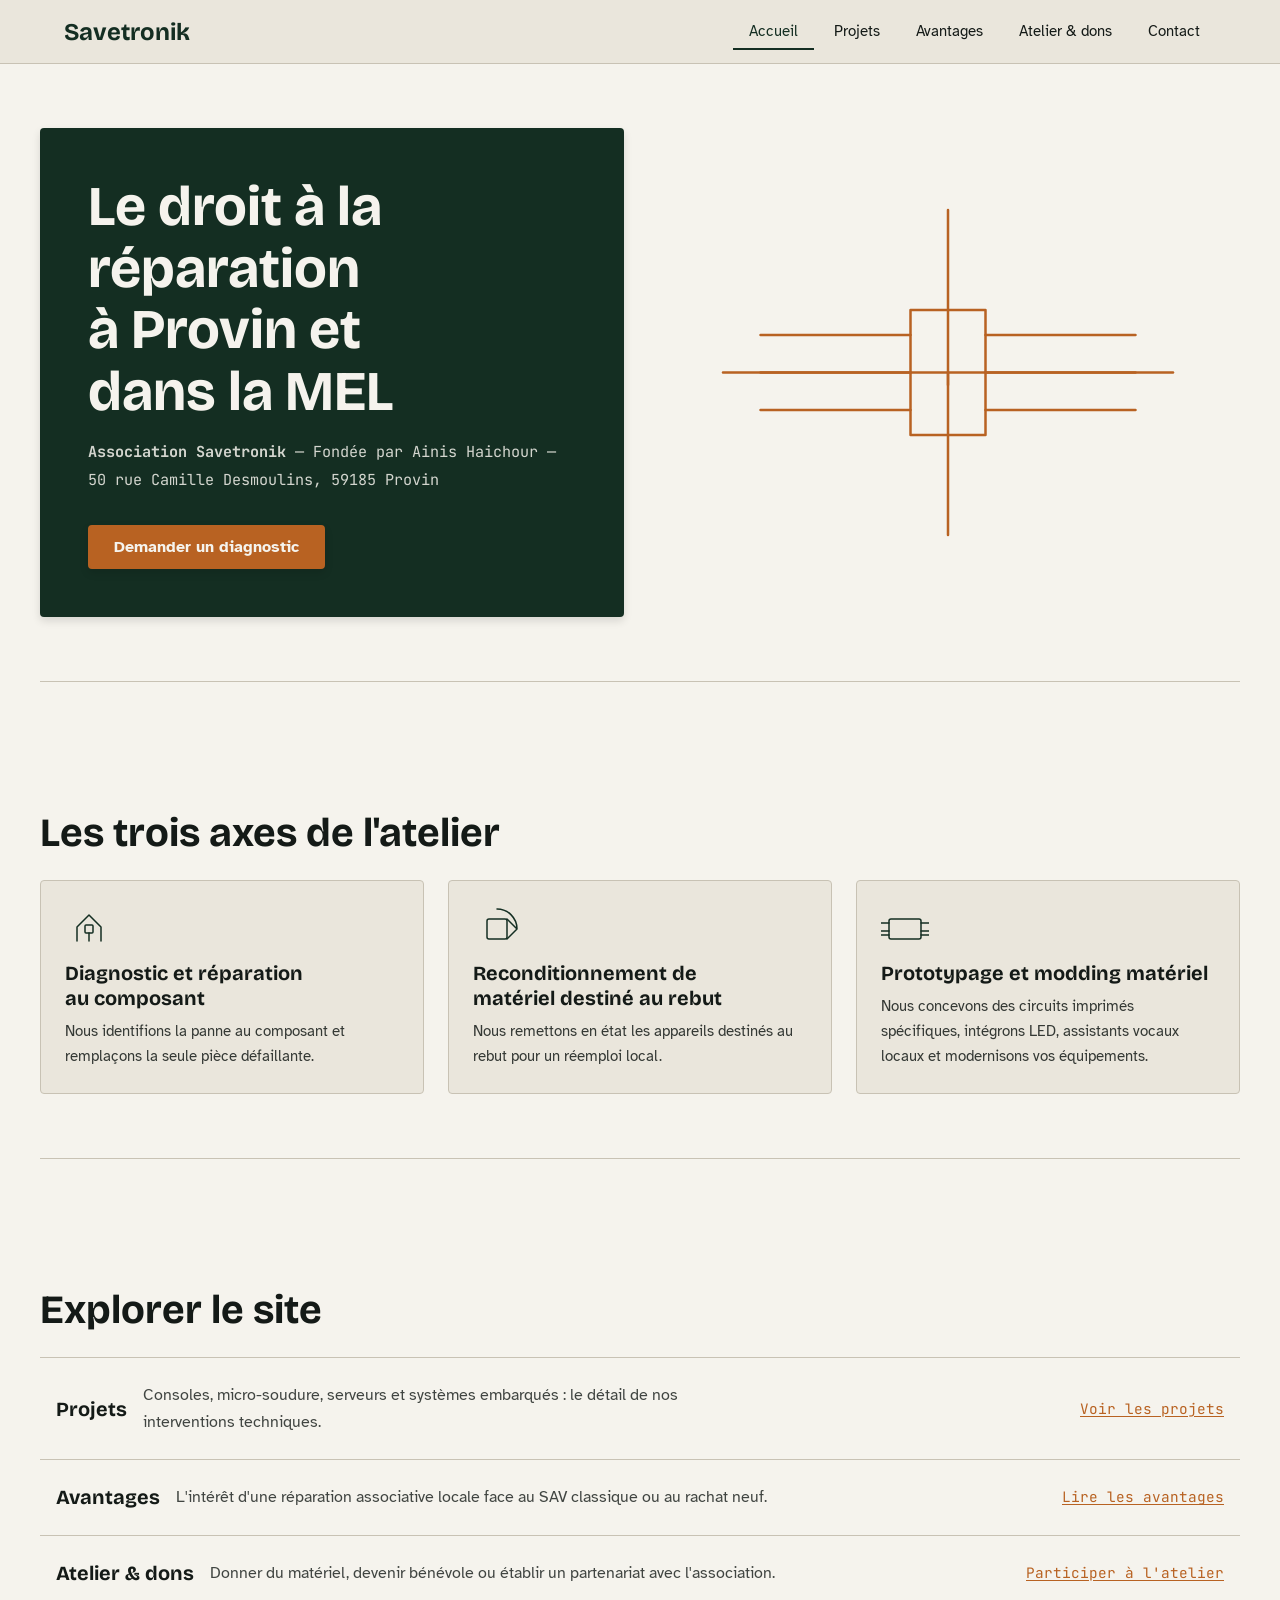
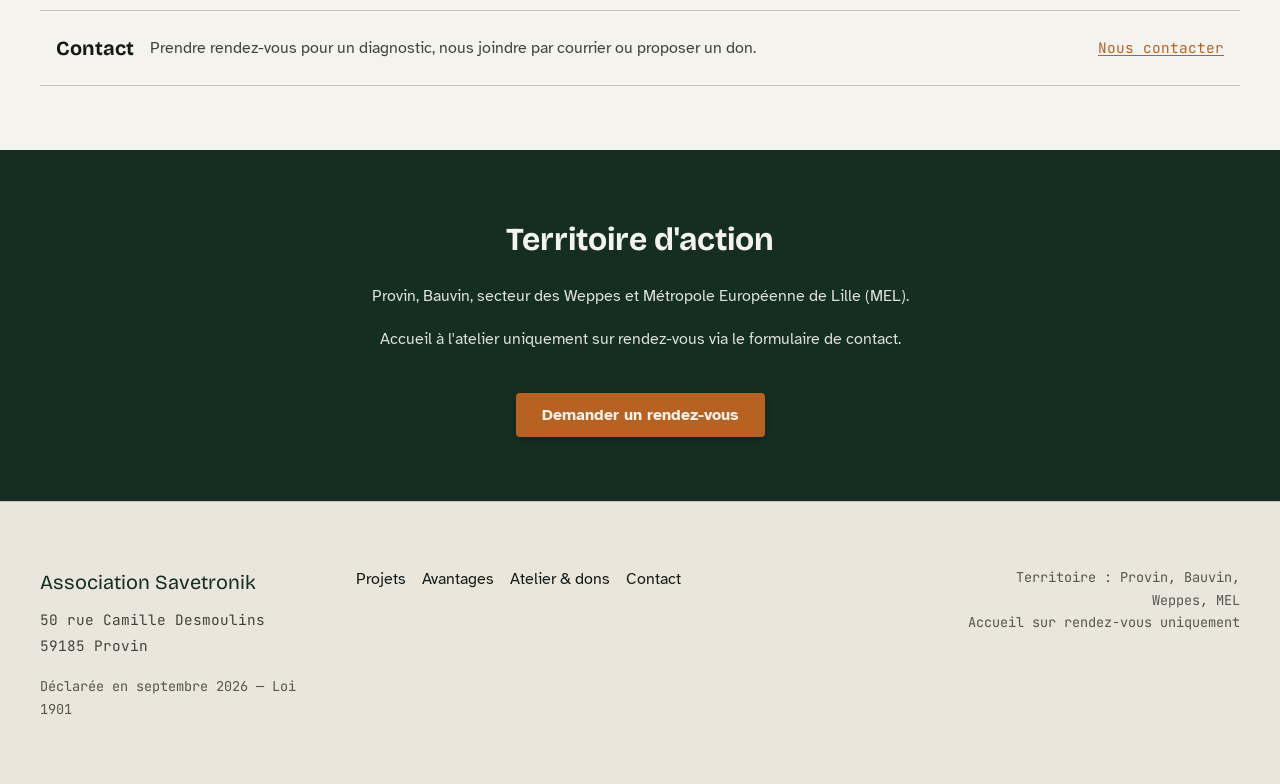
==== commit c3bf90c4: "Add files via upload" ====
--- a/index.html
+++ b/index.html
@@ -3,256 +3,154 @@
 <head>
   <meta charset="UTF-8">
   <meta name="viewport" content="width=device-width, initial-scale=1.0">
-  <title>Savetronik – réparation électronique à Provin et MEL</title>
-  <meta name="description" content="Association Savetronik, 1901, réduit les déchets électroniques à Provin, Bauvin et MEL via diagnostic, réparation composant, reconditionnement et modding. Rendez‑vous sur demande.">
-  
+  <title>Savetronik — Réparation électronique, reconditionnement et modding à Provin (MEL)</title>
+  <meta name="description" content="Association Savetronik (Loi 1901) à Provin : diagnostic et réparation au composant, reconditionnement, modding. Accueil sur rendez-vous. Territoire : Provin, Bauvin, Weppes, MEL.">
   <link rel="preconnect" href="https://fonts.googleapis.com">
   <link rel="preconnect" href="https://fonts.gstatic.com" crossorigin>
-  <link href="https://fonts.googleapis.com/css2?family=Atkinson+Hyperlegible:ital,wght@0,400;0,700;1,400;1,700&family=Bricolage+Grotesque:opsz,wght@12..96,600;12..96,800&family=JetBrains+Mono:wght@400;500;700&display=swap" rel="stylesheet">
-  
+  <link href="https://fonts.googleapis.com/css2?family=Bricolage+Grotesque:opsz,wght@12..96,400;12..96,700&family=Atkinson+Hyperlegible:ital,wght@0,400;0,700;1,400&family=JetBrains+Mono:wght@400;700&display=swap" rel="stylesheet">
   <link rel="stylesheet" href="style.css">
 </head>
 <body>
-
-  <!-- Navigation Principale -->
-  <header>
-    <div class="container">
-      <div class="header-inner">
-        <a href="index.html" class="brand" aria-label="Savetronik Accueil">
-          <span class="brand-title">Savetronik</span>
-          <span class="brand-tag">LOI 1901</span>
-        </a>
-        <nav aria-label="Navigation principale">
-          <ul>
-            <li><a href="index.html" aria-current="page">Accueil</a></li>
-            <li><a href="projets.html">Projets</a></li>
-            <li><a href="avantages.html">Avantages</a></li>
-            <li><a href="atelier.html">Atelier &amp; dons</a></li>
-            <li><a href="contact.html">Contact</a></li>
-          </ul>
-        </nav>
-      </div>
+  <a href="#main" class="skip-link">Aller au contenu principal</a>
+  <header class="site-header" role="banner">
+    <div class="header-inner">
+      <a href="index.html" class="site-logo" aria-label="Savetronik - Accueil">Savetronik</a>
+      <nav class="site-nav" aria-label="Navigation principale">
+        <ul>
+          <li><a href="index.html" aria-current="page">Accueil</a></li>
+          <li><a href="projets.html">Projets</a></li>
+          <li><a href="avantages.html">Avantages</a></li>
+          <li><a href="atelier.html">Atelier & dons</a></li>
+          <li><a href="contact.html">Contact</a></li>
+        </ul>
+      </nav>
     </div>
   </header>
 
-  <main>
-    <!-- Premier écran / Hero -->
-    <section class="hero">
-      <div class="container">
-        <div class="hero-grid">
-          <div class="hero-content">
-            <span class="hero-label">Atelier de réparation &amp; reconditionnement</span>
-            <h1>Droit à la réparation à Provin et dans la MEL</h1>
-            <p class="hero-text">
-              Nous sommes Savetronik, association à but non lucratif fondée par Ainis Haichour. Notre atelier se trouve au 50 rue Camille Desmoulins, 59185 Provin. L’accueil se fait uniquement sur rendez‑vous, que vous pouvez demander via le formulaire de contact.
-            </p>
-            <a href="contact.html" class="btn">
-              Demander un diagnostic
-              <svg width="16" height="16" viewBox="0 0 16 16" fill="none" xmlns="http://www.w3.org/2000/svg" aria-hidden="true">
-                <path d="M3.33331 8H12.6666M12.6666 8L8.00002 3.33334M12.6666 8L8.00002 12.6667" stroke="currentColor" stroke-width="1.5" stroke-linecap="round" stroke-linejoin="round"/>
-              </svg>
-            </a>
-          </div>
-
-          <div class="hero-visual" aria-hidden="true">
-            <div class="hero-visual-header">
-              <span>SUBSTRAT: FR-4</span>
-              <span>BANCD_ESSAI_V1</span>
-            </div>
-            <!-- Schema SVG géométrique au trait unique -->
-            <svg class="hero-svg" viewBox="0 0 320 220" fill="none" xmlns="http://www.w3.org/2000/svg">
-              <!-- Grille technique de fond -->
-              <path d="M0 40H320M0 80H320M0 120H320M0 160H320M0 200H320" stroke="#C8C2B4" stroke-width="0.5" stroke-dasharray="2 4"/>
-              <path d="M40 0V220M80 0V220M120 0V220M160 0V220M200 0V220M240 0V220M280 0V220" stroke="#C8C2B4" stroke-width="0.5" stroke-dasharray="2 4"/>
-              
-              <!-- Pistes de circuit imprimé -->
-              <path d="M20 180H70L100 150V80L130 50H220" stroke="#142E22" stroke-width="2" stroke-linecap="square"/>
-              <path d="M20 110H50L70 130H120" stroke="#142E22" stroke-width="1.5"/>
-              <path d="M150 180V130L170 110H280" stroke="#B86222" stroke-width="2"/>
-              <path d="M220 50L250 80V140L270 160H300" stroke="#142E22" stroke-width="1.5"/>
-
-              <!-- Signal d'oscilloscope -->
-              <path d="M30 40H60L70 20L80 60L90 30L100 50L110 40H140" stroke="#B86222" stroke-width="1.5"/>
-
-              <!-- Puce électronique central (QFP / Microcontrôleur) -->
-              <rect x="120" y="70" width="60" height="60" fill="#EAE6DC" stroke="#142E22" stroke-width="2"/>
-              <circle cx="130" cy="80" r="3" fill="#142E22"/>
-              
-              <!-- Broches de la puce -->
-              <path d="M130 60V70M140 60V70M150 60V70M160 60V70M170 60V70" stroke="#142E22" stroke-width="1.5"/>
-              <path d="M130 130V140M140 130V140M150 130V140M160 130V140M170 130V140" stroke="#142E22" stroke-width="1.5"/>
-              <path d="M110 80H120M110 90H120M110 100H120M110 110H120M110 120H120" stroke="#142E22" stroke-width="1.5"/>
-              <path d="M180 80H190M180 90H190M180 100H190M180 110H190M180 120H190" stroke="#142E22" stroke-width="1.5"/>
-
-              <!-- Points de test & composants CMS -->
-              <circle cx="70" cy="180" r="4" fill="#EAE6DC" stroke="#B86222" stroke-width="2"/>
-              <circle cx="220" cy="50" r="4" fill="#EAE6DC" stroke="#142E22" stroke-width="2"/>
-              <circle cx="280" cy="110" r="4" fill="#EAE6DC" stroke="#B86222" stroke-width="2"/>
-              <rect x="40" y="106" width="10" height="8" fill="#142E22"/>
-              <rect x="230" y="76" width="8" height="12" fill="#B86222"/>
-            </svg>
-          </div>
-        </div>
+  <main id="main">
+    <section class="hero container" aria-labelledby="hero-title">
+      <div class="hero-text-block">
+        <h1 id="hero-title">Le droit à la réparation à Provin et dans la MEL</h1>
+        <p class="hero-subtitle"><strong class="font-mono">Association Savetronik</strong> — Fondée par Ainis Haichour — 50 rue Camille Desmoulins, 59185 Provin</p>
+        <a href="contact.html" class="btn btn-primary">Demander un diagnostic</a>
+      </div>
+      <div class="hero-visual" aria-hidden="true">
+        <svg class="hero-svg" viewBox="0 0 400 300" role="img" aria-label="Animation de tracé de circuit imprimé : pistes en cuivre reliant une puce centrale aux connecteurs périphériques.">
+          <path class="circuit-path" d="M 20 150 H 380" />
+          <path class="circuit-path" d="M 200 20 V 280" />
+          <path class="circuit-path" d="M 170 100 H 230 V 200 H 170 Z" />
+          <path class="circuit-path" d="M 170 120 H 50 M 170 150 H 50 M 170 180 H 50" />
+          <path class="circuit-path" d="M 230 120 H 350 M 230 150 H 350 M 230 180 H 350" />
+          <path class="circuit-path" d="M 200 150 L 200 160" />
+        </svg>
       </div>
     </section>
 
-    <!-- Nos trois axes de travail -->
-    <section class="axes-section">
-      <div class="container">
-        <div class="section-header">
-          <span class="section-label">// DÉMARCHE DE L'ATELIER</span>
-          <h2>Nos trois axes de travail</h2>
-        </div>
-
-        <div class="axes-layout">
-          <article class="axis-block">
-            <div>
-              <span class="axis-code">AXE_01 // DIAGNOSTIC</span>
-              <h3 class="axis-title">Diagnostic et réparation au composant</h3>
-            </div>
-            <p class="axis-desc">
-              Nous identifions la panne et remplaçons le composant défectueux, sans changer la carte entière.
-            </p>
-          </article>
-
-          <article class="axis-block">
-            <div>
-              <span class="axis-code">AXE_02 // RECONDITIONNEMENT</span>
-              <h3 class="axis-title">Reconditionnement de matériel en fin de vie</h3>
-            </div>
-            <p class="axis-desc">
-              Nous remettons en service les appareils destinés à la mise au rebut, en conservant leurs fonctions d’origine.
-            </p>
-          </article>
-
-          <article class="axis-block">
-            <div>
-              <span class="axis-code">AXE_03 // MODDING</span>
-              <h3 class="axis-title">Prototypage et modding</h3>
-            </div>
-            <p class="axis-desc">
-              Nous adaptons des équipements existants ou créons de nouveaux prototypes sur microcontrôleurs et cartes électroniques.
-            </p>
-          </article>
-        </div>
+    <section class="axes container" aria-labelledby="axes-title">
+      <h2 id="axes-title" class="section-title">Les trois axes de l'atelier</h2>
+      <div class="axes-grid">
+        <article class="axis-card">
+          <svg class="axis-icon" viewBox="0 0 48 48" aria-hidden="true">
+            <path d="M12 36 L12 22 L24 10 L36 22 L36 36" />
+            <rect x="20" y="20" width="8" height="8" rx="1" />
+            <line x1="24" y1="28" x2="24" y2="36" />
+          </svg>
+          <h3>Diagnostic et réparation au composant</h3>
+          <p>Nous identifions la panne au composant et remplaçons la seule pièce défaillante.</p>
+        </article>
+        <article class="axis-card">
+          <svg class="axis-icon" viewBox="0 0 48 48" aria-hidden="true">
+            <path d="M24 4 A20 20 0 0 1 44 24 M34 14 L44 24 L34 34" />
+            <rect x="14" y="14" width="20" height="20" rx="2" />
+          </svg>
+          <h3>Reconditionnement de matériel destiné au rebut</h3>
+          <p>Nous remettons en état les appareils destinés au rebut pour un réemploi local.</p>
+        </article>
+        <article class="axis-card">
+          <svg class="axis-icon" viewBox="0 0 48 48" aria-hidden="true">
+            <rect x="8" y="14" width="32" height="20" rx="2" />
+            <g stroke-width="1.5">
+              <line x1="8" y1="18" x2="0" y2="18" />
+              <line x1="8" y1="26" x2="0" y2="26" />
+              <line x1="8" y1="30" x2="0" y2="30" />
+              <line x1="40" y1="18" x2="48" y2="18" />
+              <line x1="40" y1="26" x2="48" y2="26" />
+              <line x1="40" y1="30" x2="48" y2="30" />
+            </g>
+          </svg>
+          <h3>Prototypage et modding matériel</h3>
+          <p>Nous concevons des circuits imprimés spécifiques, intégrons LED, assistants vocaux locaux et modernisons vos équipements.</p>
+        </article>
       </div>
     </section>
 
-    <!-- Navigation vers les pages dédiées -->
-    <section class="renvois-section">
-      <div class="container">
-        <div class="section-header">
-          <span class="section-label">// EXPLORATION</span>
-          <h2>Découvrir l'association</h2>
-        </div>
-
-        <ol class="renvois">
-          <li>
-            <a href="projets.html" class="renvoi-row">
-              <span class="renvoi-title">Projets</span>
-              <p class="renvoi-desc">Détails des réparations de consoles, micro‑soudure, serveurs et modding.</p>
-              <span class="renvoi-link">
-                Voir les projets
-                <svg width="14" height="14" viewBox="0 0 16 16" fill="none" xmlns="http://www.w3.org/2000/svg" aria-hidden="true">
-                  <path d="M3.33331 8H12.6666M12.6666 8L8.00002 3.33334M12.6666 8L8.00002 12.6667" stroke="currentColor" stroke-width="1.5" stroke-linecap="round" stroke-linejoin="round"/>
-                </svg>
-              </span>
-            </a>
-          </li>
-
-          <li>
-            <a href="avantages.html" class="renvoi-row">
-              <span class="renvoi-title">Avantages</span>
-              <p class="renvoi-desc">Analyse du modèle associatif face à l’achat neuf ou au SAV classique.</p>
-              <span class="renvoi-link">
-                Voir les avantages
-                <svg width="14" height="14" viewBox="0 0 16 16" fill="none" xmlns="http://www.w3.org/2000/svg" aria-hidden="true">
-                  <path d="M3.33331 8H12.6666M12.6666 8L8.00002 3.33334M12.6666 8L8.00002 12.6667" stroke="currentColor" stroke-width="1.5" stroke-linecap="round" stroke-linejoin="round"/>
-                </svg>
-              </span>
-            </a>
-          </li>
-
-          <li>
-            <a href="atelier.html" class="renvoi-row">
-              <span class="renvoi-title">Atelier et dons</span>
-              <p class="renvoi-desc">Modalités de don de matériel, de bénévolat et de partenariats locaux.</p>
-              <span class="renvoi-link">
-                Voir comment contribuer
-                <svg width="14" height="14" viewBox="0 0 16 16" fill="none" xmlns="http://www.w3.org/2000/svg" aria-hidden="true">
-                  <path d="M3.33331 8H12.6666M12.6666 8L8.00002 3.33334M12.6666 8L8.00002 12.6667" stroke="currentColor" stroke-width="1.5" stroke-linecap="round" stroke-linejoin="round"/>
-                </svg>
-              </span>
-            </a>
-          </li>
-
-          <li>
-            <a href="contact.html" class="renvoi-row">
-              <span class="renvoi-title">Contact</span>
-              <p class="renvoi-desc">Formulaire pour prendre rendez‑vous ou poser une question.</p>
-              <span class="renvoi-link">
-                Accéder au formulaire
-                <svg width="14" height="14" viewBox="0 0 16 16" fill="none" xmlns="http://www.w3.org/2000/svg" aria-hidden="true">
-                  <path d="M3.33331 8H12.6666M12.6666 8L8.00002 3.33334M12.6666 8L8.00002 12.6667" stroke="currentColor" stroke-width="1.5" stroke-linecap="round" stroke-linejoin="round"/>
-                </svg>
-              </span>
-            </a>
-          </li>
-        </ol>
-      </div>
+    <section class="renvois-section container" aria-labelledby="renvois-title">
+      <h2 id="renvois-title" class="section-title">Explorer le site</h2>
+      <ol class="renvois">
+        <li>
+          <a href="projets.html">
+            <span class="renvois-title">Projets</span>
+            <span class="renvois-desc">Consoles, micro-soudure, serveurs et systèmes embarqués : le détail de nos interventions techniques.</span>
+            <span class="renvois-link">Voir les projets</span>
+          </a>
+        </li>
+        <li>
+          <a href="avantages.html">
+            <span class="renvois-title">Avantages</span>
+            <span class="renvois-desc">L'intérêt d'une réparation associative locale face au SAV classique ou au rachat neuf.</span>
+            <span class="renvois-link">Lire les avantages</span>
+          </a>
+        </li>
+        <li>
+          <a href="atelier.html">
+            <span class="renvois-title">Atelier & dons</span>
+            <span class="renvois-desc">Donner du matériel, devenir bénévole ou établir un partenariat avec l'association.</span>
+            <span class="renvois-link">Participer à l'atelier</span>
+          </a>
+        </li>
+        <li>
+          <a href="contact.html">
+            <span class="renvois-title">Contact</span>
+            <span class="renvois-desc">Prendre rendez-vous pour un diagnostic, nous joindre par courrier ou proposer un don.</span>
+            <span class="renvois-link">Nous contacter</span>
+          </a>
+        </li>
+      </ol>
     </section>
 
-    <!-- Bandeau territorial et prise de rendez-vous -->
-    <section class="territory-section">
+    <section class="territoire" aria-labelledby="territoire-title">
       <div class="container">
-        <div class="territory-grid">
-          <div class="territory-text">
-            <h2>Ancrage local &amp; proximité</h2>
-            <p>Territoire d’action : Provin, Bauvin, secteur des Weppes, Métropole Européenne de Lille.</p>
-          </div>
-          <div>
-            <a href="contact.html" class="btn btn-copper">
-              Prendre rendez‑vous
-              <svg width="16" height="16" viewBox="0 0 16 16" fill="none" xmlns="http://www.w3.org/2000/svg" aria-hidden="true">
-                <path d="M3.33331 8H12.6666M12.6666 8L8.00002 3.33334M12.6666 8L8.00002 12.6667" stroke="currentColor" stroke-width="1.5" stroke-linecap="round" stroke-linejoin="round"/>
-              </svg>
-            </a>
-          </div>
-        </div>
+        <h2 id="territoire-title">Territoire d'action</h2>
+        <p>Provin, Bauvin, secteur des Weppes et Métropole Européenne de Lille (MEL).</p>
+        <p>Accueil à l'atelier uniquement sur rendez-vous via le formulaire de contact.</p>
+        <a href="contact.html" class="btn btn-primary">Demander un rendez-vous</a>
       </div>
     </section>
   </main>
 
-  <!-- Pied de page -->
-  <footer>
-    <div class="container">
-      <div class="footer-content">
-        <div>
-          <p class="footer-brand">Savetronik – association à but non lucratif</p>
-          <p class="footer-address">
-            50 rue Camille Desmoulins, 59185 Provin<br>
-            Accueil uniquement sur rendez‑vous.
-          </p>
-        </div>
-
-        <div>
-          <span class="footer-nav-title">Arborescence</span>
-          <ul class="footer-links">
-            <li><a href="index.html">Accueil</a></li>
-            <li><a href="projets.html">Projets</a></li>
-            <li><a href="avantages.html">Avantages</a></li>
-            <li><a href="atelier.html">Atelier et dons</a></li>
-            <li><a href="contact.html">Contact</a></li>
-          </ul>
-        </div>
+  <footer class="site-footer" role="contentinfo">
+    <div class="footer-grid">
+      <div class="footer-info">
+        <span class="font-mono">Association Savetronik</span>
+        <address>
+          50 rue Camille Desmoulins<br>
+          59185 Provin
+        </address>
+        <p>Déclarée en septembre 2026 — Loi 1901</p>
       </div>
-
-      <div class="footer-bottom">
-        <span>© 2026 Savetronik – Tous droits réservés.</span>
-        <span>Association déclarée en septembre 2026 (Loi 1901)</span>
+      <div class="footer-nav">
+        <ul>
+          <li><a href="projets.html">Projets</a></li>
+          <li><a href="avantages.html">Avantages</a></li>
+          <li><a href="atelier.html">Atelier & dons</a></li>
+          <li><a href="contact.html">Contact</a></li>
+        </ul>
+      </div>
+      <div class="footer-territory">
+        <p>Territoire : Provin, Bauvin, Weppes, MEL</p>
+        <p>Accueil sur rendez-vous uniquement</p>
       </div>
     </div>
   </footer>
-
 </body>
 </html>
--- a/style.css
+++ b/style.css
@@ -1,514 +1,539 @@
 :root {
-      --bg-main: #F5F3ED;
-      --bg-surface: #EAE6DC;
-      --color-green: #142E22;
-      --color-copper: #B86222;
+      --color-bg: #F5F3ED;
+      --color-surface: #EAE6DC;
+      --color-block: #142E22;
+      --color-accent: #B86222;
+      --color-accent-hover: #9E4F1A;
+      --color-accent-focus: rgba(184, 98, 34, 0.25);
       --color-text: #141A17;
+      --color-text-on-block: #F5F3ED;
+      --color-text-muted: rgba(20, 26, 23, 0.7);
       --color-border: #C8C2B4;
-      
-      --font-heading: 'Bricolage Grotesque', -apple-system, BlinkMacSystemFont, "Segoe UI", Roboto, sans-serif;
-      --font-body: 'Atkinson Hyperlegible', -apple-system, BlinkMacSystemFont, "Segoe UI", Roboto, sans-serif;
-      --font-mono: 'JetBrains Mono', monospace;
-      
-      --max-width: 1140px;
-      --radius-sm: 2px;
-    }
-
-    *, *::before, *::after {
-      box-sizing: border-box;
-      margin: 0;
-      padding: 0;
-    }
+      --color-focus: #B86222;
+      --color-error: #B86222;
+      --color-selection-bg: #B86222;
+      --color-selection-text: #F5F3ED;
+      --font-title: 'Bricolage Grotesque', "Helvetica Neue", Helvetica, Arial, sans-serif;
+      --font-body: 'Atkinson Hyperlegible', "Helvetica", Arial, sans-serif;
+      --font-mono: 'JetBrains Mono', "Courier New", Courier, monospace;
+      --space-unit: 8px;
+      --space-2xs: calc(var(--space-unit) * 0.25);
+      --space-xs: calc(var(--space-unit) * 0.5);
+      --space-s: var(--space-unit);
+      --space-m: calc(var(--space-unit) * 2);
+      --space-l: calc(var(--space-unit) * 3);
+      --space-xl: calc(var(--space-unit) * 4);
+      --space-xxl: calc(var(--space-unit) * 6);
+      --space-xxxl: calc(var(--space-unit) * 8);
+      --radius: 4px;
+      --shadow: 0 4px 8px rgba(0, 0, 0, 0.12);
+      --shadow-focus: 0 0 0 3px var(--color-accent-focus);
+      --anim-duration: 600ms;
+      --anim-easing: cubic-bezier(0.16, 1, 0.3, 1);
+      --anim-fast: 150ms;
+      --anim-med: 250ms;
+      --container-max: 1200px;
+      --header-height: 64px;
+      --transition-base: var(--anim-fast) ease;
+      --transition-med: var(--anim-med) ease;
+      --line-width: 65ch;
+    }
+
+    *, *::before, *::after { box-sizing: border-box; margin: 0; padding: 0; }
 
     html {
       scroll-behavior: smooth;
-    }
-
-    body {
-      background-color: var(--bg-main);
-      color: var(--color-text);
-      font-family: var(--font-body);
-      font-size: 1.125rem;
-      line-height: 1.6;
-      -webkit-font-smoothing: antialiased;
-    }
-
-    ::selection {
-      background-color: var(--color-green);
-      color: var(--bg-main);
-    }
-
-    ::-webkit-scrollbar {
-      width: 10px;
-    }
-    ::-webkit-scrollbar-track {
-      background: var(--bg-main);
-    }
-    ::-webkit-scrollbar-thumb {
-      background: var(--color-border);
-      border: 2px solid var(--bg-main);
-    }
-    ::-webkit-scrollbar-thumb:hover {
-      background: var(--color-copper);
-    }
-
-    a:focus-visible, 
-    button:focus-visible {
-      outline: 2px solid var(--color-copper);
-      outline-offset: 4px;
-    }
-
-    .container {
-      width: 100%;
-      max-width: var(--max-width);
-      margin: 0 auto;
-      padding: 0 1.5rem;
-    }
-
-    /* Header & Navigation */
-    header {
-      background-color: var(--bg-main);
-      border-bottom: 1px solid var(--color-border);
-      position: sticky;
-      top: 0;
-      z-index: 100;
-    }
-
-    .header-inner {
-      display: flex;
-      justify-content: space-between;
-      align-items: center;
-      padding: 1.25rem 0;
-    }
-
-    .brand {
-      display: flex;
-      align-items: center;
-      gap: 0.75rem;
-      text-decoration: none;
-      color: var(--color-green);
-    }
-
-    .brand-title {
-      font-family: var(--font-heading);
-      font-size: 1.5rem;
-      font-weight: 800;
-      letter-spacing: -0.02em;
-    }
-
-    .brand-meta {
-      font-family: var(--font-mono);
-      font-size: 0.75rem;
-      background-color: var(--bg-surface);
-      border: 1px solid var(--color-border);
-      padding: 0.15rem 0.5rem;
-      color: var(--color-text);
-      border-radius: var(--radius-sm);
-    }
-
-    nav ul {
-      display: flex;
-      gap: 1.75rem;
-      list-style: none;
-    }
-
-    nav a {
-      font-family: var(--font-mono);
-      font-size: 0.9rem;
-      color: var(--color-text);
-      text-decoration: none;
-      padding: 0.25rem 0;
-      border-bottom: 2px solid transparent;
-      transition: color 0.15s ease, border-color 0.15s ease;
-    }
-
-    nav a:hover,
-    nav a[aria-current="page"] {
-      color: var(--color-copper);
-      border-bottom-color: var(--color-copper);
-    }
-
-    /* Component: Buttons */
-    .btn {
-      display: inline-flex;
-      align-items: center;
-      justify-content: center;
-      gap: 0.5rem;
-      background-color: var(--color-green);
-      color: var(--bg-main);
-      font-family: var(--font-mono);
-      font-size: 0.95rem;
-      font-weight: 500;
-      padding: 0.85rem 1.5rem;
-      text-decoration: none;
-      border: 1px solid var(--color-green);
-      border-radius: var(--radius-sm);
-      cursor: pointer;
-      transition: background-color 0.2s ease, border-color 0.2s ease, color 0.2s ease;
-    }
-
-    .btn:hover {
-      background-color: var(--color-copper);
-      border-color: var(--color-copper);
-      color: #FFFFFF;
-    }
-
-    /* Hero Section */
-    .hero {
-      padding: 4.5rem 0 5rem;
-      border-bottom: 1px solid var(--color-border);
-      background-image: radial-gradient(var(--color-border) 1px, transparent 1px);
-      background-size: 24px 24px;
-    }
-
-    .hero-grid {
-      display: grid;
-      grid-template-columns: 1fr;
-      gap: 3.5rem;
-      align-items: center;
-    }
-
-    @media (min-width: 860px) {
-      .hero-grid {
-        grid-template-columns: 1.25fr 0.75fr;
-      }
-    }
-
-    .hero-label {
-      font-family: var(--font-mono);
-      font-size: 0.85rem;
-      color: var(--color-copper);
-      text-transform: uppercase;
-      letter-spacing: 0.05em;
-      margin-bottom: 1rem;
-      display: block;
-    }
-
-    h1 {
-      font-family: var(--font-heading);
-      font-size: clamp(2.25rem, 4.5vw, 3.5rem);
-      font-weight: 800;
-      color: var(--color-green);
-      line-height: 1.1;
-      margin-bottom: 1.5rem;
-      letter-spacing: -0.02em;
-    }
-
-    .hero-text {
-      font-size: 1.15rem;
-      max-width: 65ch;
-      margin-bottom: 2rem;
-      color: var(--color-text);
-    }
-
-    .hero-visual {
-      background-color: var(--bg-surface);
-      border: 1px solid var(--color-border);
-      padding: 1.5rem;
-      position: relative;
-    }
-
-    .hero-visual-header {
-      font-family: var(--font-mono);
-      font-size: 0.75rem;
-      color: var(--color-text);
-      display: flex;
-      justify-content: space-between;
-      border-bottom: 1px solid var(--color-border);
-      padding-bottom: 0.75rem;
-      margin-bottom: 1.25rem;
-    }
-
-    .hero-svg {
-      width: 100%;
-      height: auto;
-      display: block;
-    }
-
-    /* Three Axes Section */
-    .axes-section {
-      padding: 5rem 0;
-      border-bottom: 1px solid var(--color-border);
-    }
-
-    .section-header {
-      margin-bottom: 3rem;
-    }
-
-    .section-label {
-      font-family: var(--font-mono);
-      font-size: 0.85rem;
-      color: var(--color-copper);
-      display: block;
-      margin-bottom: 0.5rem;
-    }
-
-    h2 {
-      font-family: var(--font-heading);
-      font-size: clamp(1.75rem, 3vw, 2.5rem);
-      font-weight: 800;
-      color: var(--color-green);
-      line-height: 1.2;
-      margin-bottom: 1rem;
-    }
-
-    .axes-layout {
-      display: grid;
-      grid-template-columns: 1fr;
-      gap: 1.5rem;
-    }
-
-    @media (min-width: 768px) {
-      .axes-layout {
-        grid-template-columns: repeat(3, 1fr);
-      }
-    }
-
-    .axis-block {
-      background-color: var(--bg-surface);
-      border: 1px solid var(--color-border);
-      padding: 2rem;
-      display: flex;
-      flex-direction: column;
-      justify-content: space-between;
-    }
-
-    .axis-code {
-      font-family: var(--font-mono);
-      font-size: 0.8rem;
-      color: var(--color-copper);
-      margin-bottom: 1.5rem;
-      display: block;
-    }
-
-    .axis-title {
-      font-family: var(--font-heading);
-      font-size: 1.35rem;
-      font-weight: 800;
-      color: var(--color-green);
-      margin-bottom: 1rem;
-      line-height: 1.25;
-    }
-
-    .axis-desc {
-      font-size: 1rem;
-      margin-bottom: 0;
-    }
-
-    /* Renvois Section (Linear list with rule lines) */
-    .renvois-section {
-      padding: 5rem 0;
-      border-bottom: 1px solid var(--color-border);
-    }
-
-    .renvois-intro {
-      max-width: 65ch;
-      margin-bottom: 2.5rem;
-    }
-
-    .renvois {
-      list-style: none;
-      border-top: 1px solid var(--color-border);
-    }
-
-    .renvois li {
-      border-bottom: 1px solid var(--color-border);
-      transition: background-color 0.2s ease;
-    }
-
-    .renvois li:hover {
-      background-color: var(--bg-surface);
-    }
-
-    .renvoi-row {
-      display: grid;
-      grid-template-columns: 1fr;
-      gap: 0.75rem;
-      padding: 1.5rem 0.5rem;
-      align-items: center;
-      text-decoration: none;
-      color: inherit;
-    }
-
-    @media (min-width: 768px) {
-      .renvoi-row {
-        grid-template-columns: 200px 1fr 200px;
-        gap: 2rem;
-        padding: 1.75rem 1rem;
-      }
-    }
-
-    .renvoi-title {
-      font-family: var(--font-heading);
-      font-size: 1.35rem;
-      font-weight: 800;
-      color: var(--color-green);
-    }
-
-    .renvoi-desc {
-      font-size: 1rem;
-      color: var(--color-text);
-      margin-bottom: 0;
-    }
-
-    .renvoi-link {
-      font-family: var(--font-mono);
-      font-size: 0.875rem;
-      color: var(--color-copper);
-      font-weight: 700;
-      display: flex;
-      align-items: center;
-      gap: 0.4rem;
-      justify-self: start;
-    }
-
-    @media (min-width: 768px) {
-      .renvoi-link {
-        justify-self: end;
-      }
-    }
-
-    .renvois li:hover .renvoi-link {
-      text-decoration: underline;
-    }
-
-    /* Territorial Banner */
-    .territory-section {
-      background-color: var(--color-green);
-      color: var(--bg-main);
-      padding: 4.5rem 0;
-    }
-
-    .territory-grid {
-      display: grid;
-      grid-template-columns: 1fr;
-      gap: 2rem;
-      align-items: center;
-    }
-
-    @media (min-width: 768px) {
-      .territory-grid {
-        grid-template-columns: 1fr auto;
-      }
-    }
-
-    .territory-text h2 {
-      color: var(--bg-main);
-      margin-bottom: 1rem;
-    }
-
-    .territory-text p {
-      color: var(--bg-surface);
-      font-size: 1.1rem;
-      margin-bottom: 0;
-    }
-
-    .btn-copper {
-      background-color: var(--color-copper);
-      color: #FFFFFF;
-      border-color: var(--color-copper);
-    }
-
-    .btn-copper:hover {
-      background-color: var(--bg-main);
-      color: var(--color-green);
-      border-color: var(--bg-main);
-    }
-
-    /* Footer */
-    footer {
-      background-color: var(--bg-surface);
-      border-top: 1px solid var(--color-border);
-      padding: 3.5rem 0 2.5rem;
-      font-size: 0.95rem;
-    }
-
-    .footer-content {
-      display: grid;
-      grid-template-columns: 1fr;
-      gap: 2.5rem;
-      margin-bottom: 2.5rem;
-    }
-
-    @media (min-width: 768px) {
-      .footer-content {
-        grid-template-columns: 1.5fr 1fr;
-      }
-    }
-
-    .footer-brand {
-      font-family: var(--font-heading);
-      font-size: 1.25rem;
-      font-weight: 800;
-      color: var(--color-green);
-      margin-bottom: 0.5rem;
-    }
-
-    .footer-address {
-      font-family: var(--font-mono);
-      font-size: 0.875rem;
-      color: var(--color-text);
-      line-height: 1.5;
-    }
-
-    .footer-nav-title {
-      font-family: var(--font-mono);
-      font-size: 0.8rem;
-      color: var(--color-copper);
-      text-transform: uppercase;
-      margin-bottom: 1rem;
-      display: block;
-    }
-
-    .footer-links {
-      list-style: none;
-      display: flex;
-      flex-direction: column;
-      gap: 0.5rem;
-    }
-
-    .footer-links a {
-      font-family: var(--font-mono);
-      font-size: 0.875rem;
-      color: var(--color-text);
-      text-decoration: none;
-    }
-
-    .footer-links a:hover {
-      color: var(--color-copper);
-      text-decoration: underline;
-    }
-
-    .footer-bottom {
-      padding-top: 2rem;
-      border-top: 1px solid var(--color-border);
-      font-family: var(--font-mono);
-      font-size: 0.8rem;
-      color: #555555;
-      display: flex;
-      justify-content: space-between;
-      flex-wrap: wrap;
-      gap: 1rem;
-    }
-
-    /* Responsive Nav Toggle on small screens */
-    @media (max-width: 767px) {
-      .header-inner {
-        flex-direction: column;
-        align-items: flex-start;
-        gap: 1rem;
-      }
-      nav ul {
-        flex-wrap: wrap;
-        gap: 0.85rem 1.25rem;
-      }
+      -webkit-text-size-adjust: 100%;
+      text-rendering: optimizeLegibility;
     }
 
     @media (prefers-reduced-motion: reduce) {
+      html { scroll-behavior: auto; }
       *, *::before, *::after {
         animation-duration: 0.01ms !important;
         animation-iteration-count: 1 !important;
         transition-duration: 0.01ms !important;
         scroll-behavior: auto !important;
       }
-    }+      .circuit-path { stroke-dashoffset: 0 !important; }
+    }
+
+    body {
+      font-family: var(--font-body);
+      background: var(--color-bg);
+      color: var(--color-text);
+      line-height: 1.65;
+      font-size: 1rem;
+      -webkit-font-smoothing: antialiased;
+      min-width: 0;
+    }
+
+    ::selection { background: var(--color-selection-bg); color: var(--color-selection-text); }
+
+    ::-webkit-scrollbar { width: 10px; height: 10px; }
+    ::-webkit-scrollbar-track { background: var(--color-surface); }
+    ::-webkit-scrollbar-thumb { background: var(--color-block); border-radius: 5px; }
+    ::-webkit-scrollbar-thumb:hover { background: var(--color-accent); }
+
+    :focus-visible {
+      outline: 2px solid var(--color-focus);
+      outline-offset: 2px;
+    }
+
+    .skip-link {
+      position: absolute;
+      top: -100%;
+      left: 50%;
+      transform: translateX(-50%);
+      padding: var(--space-s) var(--space-m);
+      background: var(--color-block);
+      color: var(--color-text-on-block);
+      font-family: var(--font-body);
+      font-weight: 700;
+      text-decoration: none;
+      border-radius: 0 0 var(--radius) var(--radius);
+      z-index: 1000;
+      transition: top var(--transition-base);
+    }
+    .skip-link:focus { top: 0; }
+
+    a {
+      color: var(--color-text);
+      text-decoration: underline;
+      text-decoration-thickness: 1px;
+      text-underline-offset: 2px;
+      text-decoration-color: var(--color-accent);
+      transition: color var(--transition-base);
+    }
+    a:hover { color: var(--color-accent); }
+    a:active { color: var(--color-accent-hover); }
+    a:focus-visible {
+      outline: 2px solid var(--color-focus);
+      outline-offset: 2px;
+      border-radius: 2px;
+      text-decoration: none;
+    }
+
+    .container {
+      max-width: var(--container-max);
+      margin: 0 auto;
+      padding: 0 var(--space-l);
+      width: 100%;
+    }
+
+    .font-mono { font-family: var(--font-mono); }
+    .font-title { font-family: var(--font-title); }
+
+    /* Buttons */
+    .btn {
+      display: inline-flex;
+      align-items: center;
+      justify-content: center;
+      gap: var(--space-s);
+      padding: 12px 24px;
+      border-radius: var(--radius);
+      font-family: var(--font-body);
+      font-weight: 700;
+      font-size: 1rem;
+      line-height: 1;
+      text-decoration: none;
+      border: 2px solid transparent;
+      cursor: pointer;
+      transition: background var(--transition-base), color var(--transition-base), border-color var(--transition-base), transform var(--transition-base);
+      white-space: nowrap;
+    }
+    .btn:active { transform: scale(0.98); }
+    .btn:disabled { opacity: 0.5; cursor: not-allowed; transform: none; }
+
+    .btn-primary {
+      background: var(--color-accent);
+      color: var(--color-bg);
+      border-color: var(--color-accent);
+      box-shadow: var(--shadow);
+    }
+    .btn-primary:hover { background: var(--color-accent-hover); border-color: var(--color-accent-hover); color: var(--color-bg); }
+    .btn-primary:focus-visible { outline: 2px solid var(--color-focus); outline-offset: 2px; box-shadow: var(--shadow), var(--shadow-focus); }
+
+    /* Form Elements */
+    .field { display: grid; gap: var(--space-2xs); }
+    .field label {
+      font-family: var(--font-body);
+      font-weight: 700;
+      font-size: 0.95rem;
+      color: var(--color-text);
+    }
+    .field input,
+    .field select,
+    .field textarea {
+      background: var(--color-bg);
+      border: 1px solid var(--color-border);
+      border-radius: var(--radius);
+      padding: 10px 12px;
+      font-family: var(--font-body);
+      font-size: 1rem;
+      color: var(--color-text);
+      transition: border-color var(--transition-base), box-shadow var(--transition-base);
+      width: 100%;
+      min-height: 44px;
+    }
+    .field textarea { min-height: 120px; resize: vertical; }
+    .field input::placeholder,
+    .field textarea::placeholder { color: var(--color-text); opacity: 0.5; }
+    .field input:focus,
+    .field select:focus,
+    .field textarea:focus {
+      border-color: var(--color-focus);
+      box-shadow: var(--shadow-focus);
+      outline: none;
+    }
+    .field input[aria-invalid="true"],
+    .field select[aria-invalid="true"],
+    .field textarea[aria-invalid="true"] { border-color: var(--color-error); }
+    .field .error-msg {
+      color: var(--color-error);
+      font-size: 0.875rem;
+      display: none;
+    }
+    .field input[aria-invalid="true"] + .error-msg,
+    .field select[aria-invalid="true"] + .error-msg,
+    .field textarea[aria-invalid="true"] + .error-msg { display: block; }
+
+    /* Header */
+    .site-header {
+      position: sticky;
+      top: 0;
+      z-index: 100;
+      background: var(--color-surface);
+      border-bottom: 1px solid var(--color-border);
+      height: var(--header-height);
+    }
+    .header-inner {
+      display: flex;
+      justify-content: space-between;
+      align-items: center;
+      height: 100%;
+      max-width: var(--container-max);
+      margin: 0 auto;
+      padding: 0 var(--space-l);
+    }
+    .site-logo {
+      font-family: var(--font-title);
+      font-size: clamp(1.25rem, 3vw, 1.5rem);
+      font-weight: 700;
+      color: var(--color-block);
+      text-decoration: none;
+      line-height: 1;
+      transition: color var(--transition-base);
+    }
+    .site-logo:hover { color: var(--color-accent); }
+    .site-logo:focus-visible { outline-offset: 4px; border-radius: 2px; }
+
+    .site-nav ul {
+      display: flex;
+      flex-wrap: wrap;
+      gap: var(--space-xs);
+      list-style: none;
+    }
+    .site-nav a {
+      font-family: var(--font-body);
+      font-size: 0.95rem;
+      color: var(--color-text);
+      text-decoration: none;
+      padding: var(--space-s) var(--space-m);
+      border-bottom: 2px solid transparent;
+      border-radius: var(--radius) var(--radius) 0 0;
+      transition: color var(--transition-base), border-color var(--transition-base), background var(--transition-base);
+      white-space: nowrap;
+    }
+    .site-nav a:hover,
+    .site-nav a:focus-visible {
+      color: var(--color-accent);
+      border-color: var(--color-accent);
+      background: rgba(184, 98, 34, 0.08);
+    }
+    .site-nav a[aria-current="page"] {
+      color: var(--color-block);
+      border-color: var(--color-block);
+      pointer-events: none;
+      background: transparent;
+    }
+
+    /* Section Titles */
+    .section-title {
+      font-family: var(--font-title);
+      font-size: clamp(1.75rem, 4vw, 2.5rem);
+      font-weight: 700;
+      line-height: 1.15;
+      margin-top: var(--space-xxxl);
+      margin-bottom: var(--space-l);
+      color: var(--color-text);
+      text-wrap: balance;
+      max-width: var(--line-width);
+    }
+
+    /* Hero */
+    .hero {
+      display: grid;
+      gap: var(--space-xl);
+      padding: var(--space-xxxl) 0;
+      align-items: start;
+    }
+    @media (min-width: 768px) {
+      .hero {
+        grid-template-columns: minmax(0, 1fr) minmax(0, 1fr);
+        align-items: center;
+        padding: var(--space-xxxl) 0;
+      }
+    }
+    .hero-text-block {
+      background: var(--color-block);
+      color: var(--color-text-on-block);
+      padding: var(--space-xxl);
+      border-radius: var(--radius);
+      box-shadow: var(--shadow);
+      max-width: 100%;
+      min-width: 0;
+    }
+    @media (min-width: 768px) {
+      .hero-text-block {
+        position: sticky;
+        top: calc(var(--header-height) + var(--space-xl));
+      }
+    }
+    .hero h1 {
+      font-family: var(--font-title);
+      font-size: clamp(2rem, 5vw, 3.5rem);
+      font-weight: 700;
+      line-height: 1.1;
+      margin-bottom: var(--space-m);
+      max-width: var(--line-width);
+      text-wrap: balance;
+    }
+    .hero-subtitle {
+      font-family: var(--font-mono);
+      font-size: 0.95rem;
+      line-height: 1.8;
+      opacity: 0.85;
+      max-width: var(--line-width);
+      margin-bottom: var(--space-xl);
+      text-wrap: pretty;
+    }
+    .hero-subtitle strong { font-weight: 700; opacity: 1; }
+    .hero-visual { display: flex; justify-content: center; align-items: center; min-height: 300px; }
+    .hero-svg { width: 100%; max-width: 500px; height: auto; display: block; }
+    .circuit-path {
+      stroke: var(--color-accent);
+      fill: none;
+      stroke-width: 2;
+      stroke-linecap: round;
+      stroke-linejoin: round;
+      stroke-dasharray: 500;
+      stroke-dashoffset: 500;
+      animation: draw var(--anim-duration) var(--anim-easing) forwards;
+    }
+    .circuit-path:nth-child(1) { animation-delay: 0ms; }
+    .circuit-path:nth-child(2) { animation-delay: 80ms; }
+    .circuit-path:nth-child(3) { animation-delay: 160ms; }
+    .circuit-path:nth-child(4) { animation-delay: 240ms; }
+    .circuit-path:nth-child(5) { animation-delay: 320ms; }
+    .circuit-path:nth-child(6) { animation-delay: 400ms; }
+    @keyframes draw { to { stroke-dashoffset: 0; } }
+
+    /* Axes */
+    .axes { padding: var(--space-xxxl) 0; border-top: 1px solid var(--color-border); border-bottom: 1px solid var(--color-border); }
+    .axes-grid {
+      display: grid;
+      gap: var(--space-l);
+      grid-template-columns: 1fr;
+    }
+    @media (min-width: 768px) {
+      .axes-grid { grid-template-columns: repeat(3, minmax(0, 1fr)); }
+    }
+    .axis-card {
+      background: var(--color-surface);
+      border: 1px solid var(--color-border);
+      padding: var(--space-l);
+      border-radius: var(--radius);
+      display: flex;
+      flex-direction: column;
+      gap: var(--space-s);
+      min-height: 100%;
+      min-width: 0;
+    }
+    .axis-icon {
+      width: 48px;
+      height: 48px;
+      stroke: var(--color-block);
+      fill: none;
+      stroke-width: 1.5;
+      stroke-linecap: round;
+      stroke-linejoin: round;
+      flex-shrink: 0;
+    }
+    .axis-card h3 {
+      font-family: var(--font-title);
+      font-size: 1.25rem;
+      font-weight: 700;
+      line-height: 1.25;
+      color: var(--color-text);
+      text-wrap: balance;
+    }
+    .axis-card p {
+      font-size: 0.95rem;
+      line-height: 1.65;
+      color: var(--color-text);
+      opacity: 0.85;
+      max-width: var(--line-width);
+      text-wrap: pretty;
+    }
+
+    /* Renvois */
+    .renvois-section { padding: var(--space-xxxl) 0; }
+    .renvois { list-style: none; border-top: 1px solid var(--color-border); }
+    .renvois li { border-bottom: 1px solid var(--color-border); }
+    .renvois a {
+      display: grid;
+      grid-template-columns: 1fr;
+      gap: var(--space-m);
+      padding: var(--space-l) var(--space-m);
+      text-decoration: none;
+      color: var(--color-text);
+      border-radius: var(--radius);
+      margin: 0 calc(var(--space-m) * -1);
+      transition: background var(--transition-base);
+    }
+    .renvois a:hover,
+    .renvois a:focus-visible { background: rgba(184, 98, 34, 0.08); }
+    .renvois-title {
+      font-family: var(--font-title);
+      font-size: 1.25rem;
+      font-weight: 700;
+      line-height: 1.3;
+      text-wrap: balance;
+    }
+    .renvois-desc {
+      font-size: 1rem;
+      line-height: 1.65;
+      opacity: 0.8;
+      max-width: var(--line-width);
+      text-wrap: pretty;
+    }
+    .renvois-link {
+      font-family: var(--font-mono);
+      font-size: 0.9rem;
+      color: var(--color-accent);
+      text-decoration: underline;
+      text-underline-offset: 2px;
+      justify-self: start;
+      opacity: 0;
+      transform: translateX(-10px);
+      transition: opacity var(--transition-base), transform var(--transition-base);
+      white-space: nowrap;
+    }
+    .renvois a:hover .renvois-link,
+    .renvois a:focus-visible .renvois-link { opacity: 1; transform: none; }
+    @media (min-width: 768px) {
+      .renvois a { grid-template-columns: auto 1fr auto; align-items: center; padding: var(--space-l) var(--space-xl); }
+      .renvois-link { opacity: 1; transform: none; justify-self: end; }
+    }
+
+    /* Territoire / CTA */
+    .territoire {
+      background: var(--color-block);
+      color: var(--color-text-on-block);
+      padding: var(--space-xxxl) var(--space-l);
+      text-align: center;
+    }
+    .territoire .container { max-width: 800px; }
+    .territoire h2 {
+      font-family: var(--font-title);
+      font-size: clamp(1.5rem, 3vw, 2rem);
+      font-weight: 700;
+      margin-bottom: var(--space-m);
+      text-wrap: balance;
+    }
+    .territoire p {
+      max-width: 60ch;
+      margin: 0 auto var(--space-m);
+      opacity: 0.9;
+      line-height: 1.7;
+      text-wrap: pretty;
+    }
+    .territoire .btn-primary { margin-top: var(--space-l); }
+
+    /* Footer */
+    .site-footer {
+      background: var(--color-surface);
+      border-top: 1px solid var(--color-border);
+      padding: var(--space-xxxl) var(--space-l);
+    }
+    .footer-grid {
+      max-width: var(--container-max);
+      margin: 0 auto;
+      display: grid;
+      gap: var(--space-xl);
+      grid-template-columns: 1fr;
+      text-align: left;
+    }
+    @media (min-width: 768px) {
+      .footer-grid { grid-template-columns: 1fr 2fr 1fr; }
+    }
+    .footer-info .font-mono {
+      font-family: var(--font-title);
+      font-size: 1.25rem;
+      color: var(--color-block);
+      margin-bottom: var(--space-s);
+      display: block;
+    }
+    .footer-info address {
+      font-style: normal;
+      font-family: var(--font-mono);
+      font-size: 0.9rem;
+      line-height: 1.8;
+      color: var(--color-text);
+      opacity: 0.8;
+    }
+    .footer-info p {
+      font-family: var(--font-mono);
+      font-size: 0.85rem;
+      color: var(--color-text);
+      opacity: 0.7;
+      margin-top: var(--space-m);
+    }
+    .footer-nav ul {
+      display: flex;
+      flex-wrap: wrap;
+      gap: var(--space-m);
+      list-style: none;
+      justify-content: center;
+    }
+    @media (min-width: 768px) { .footer-nav ul { justify-content: flex-start; } }
+    .footer-nav a {
+      color: var(--color-text);
+      text-decoration: none;
+      font-family: var(--font-body);
+      border-bottom: 1px solid transparent;
+      transition: color var(--transition-base), border-color var(--transition-base);
+    }
+    .footer-nav a:hover { color: var(--color-accent); border-color: var(--color-accent); }
+    .footer-territory {
+      font-family: var(--font-mono);
+      font-size: 0.85rem;
+      color: var(--color-text);
+      opacity: 0.7;
+      text-align: left;
+    }
+    @media (min-width: 768px) { .footer-territory { text-align: right; } }
+
+    /* Utility for confirmation message on contact page */
+    #confirmation {
+      background: rgba(20, 46, 34, 0.1);
+      border: 1px solid var(--color-block);
+      border-radius: var(--radius);
+      padding: var(--space-l);
+      margin-top: var(--space-l);
+      color: var(--color-block);
+      font-weight: 700;
+      display: none;
+    }
+    #confirmation:not(:empty) { display: block; }
